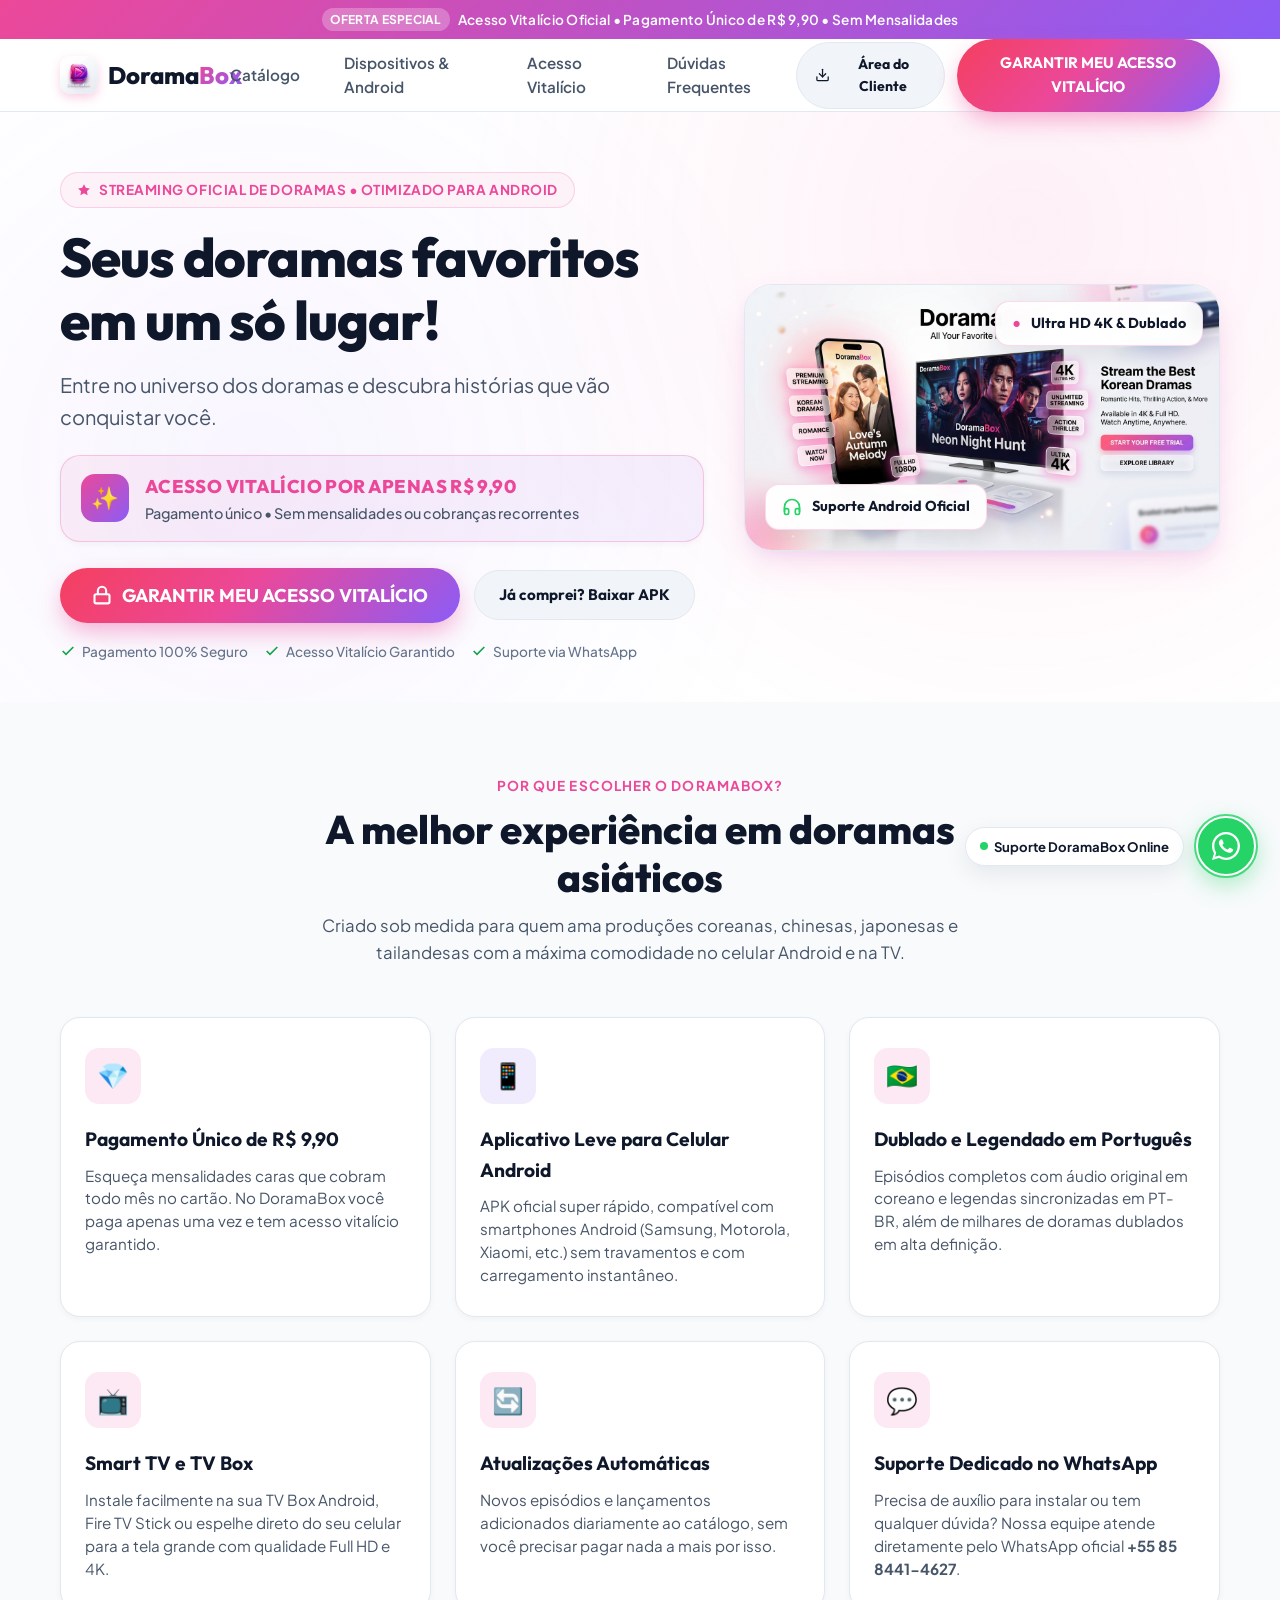
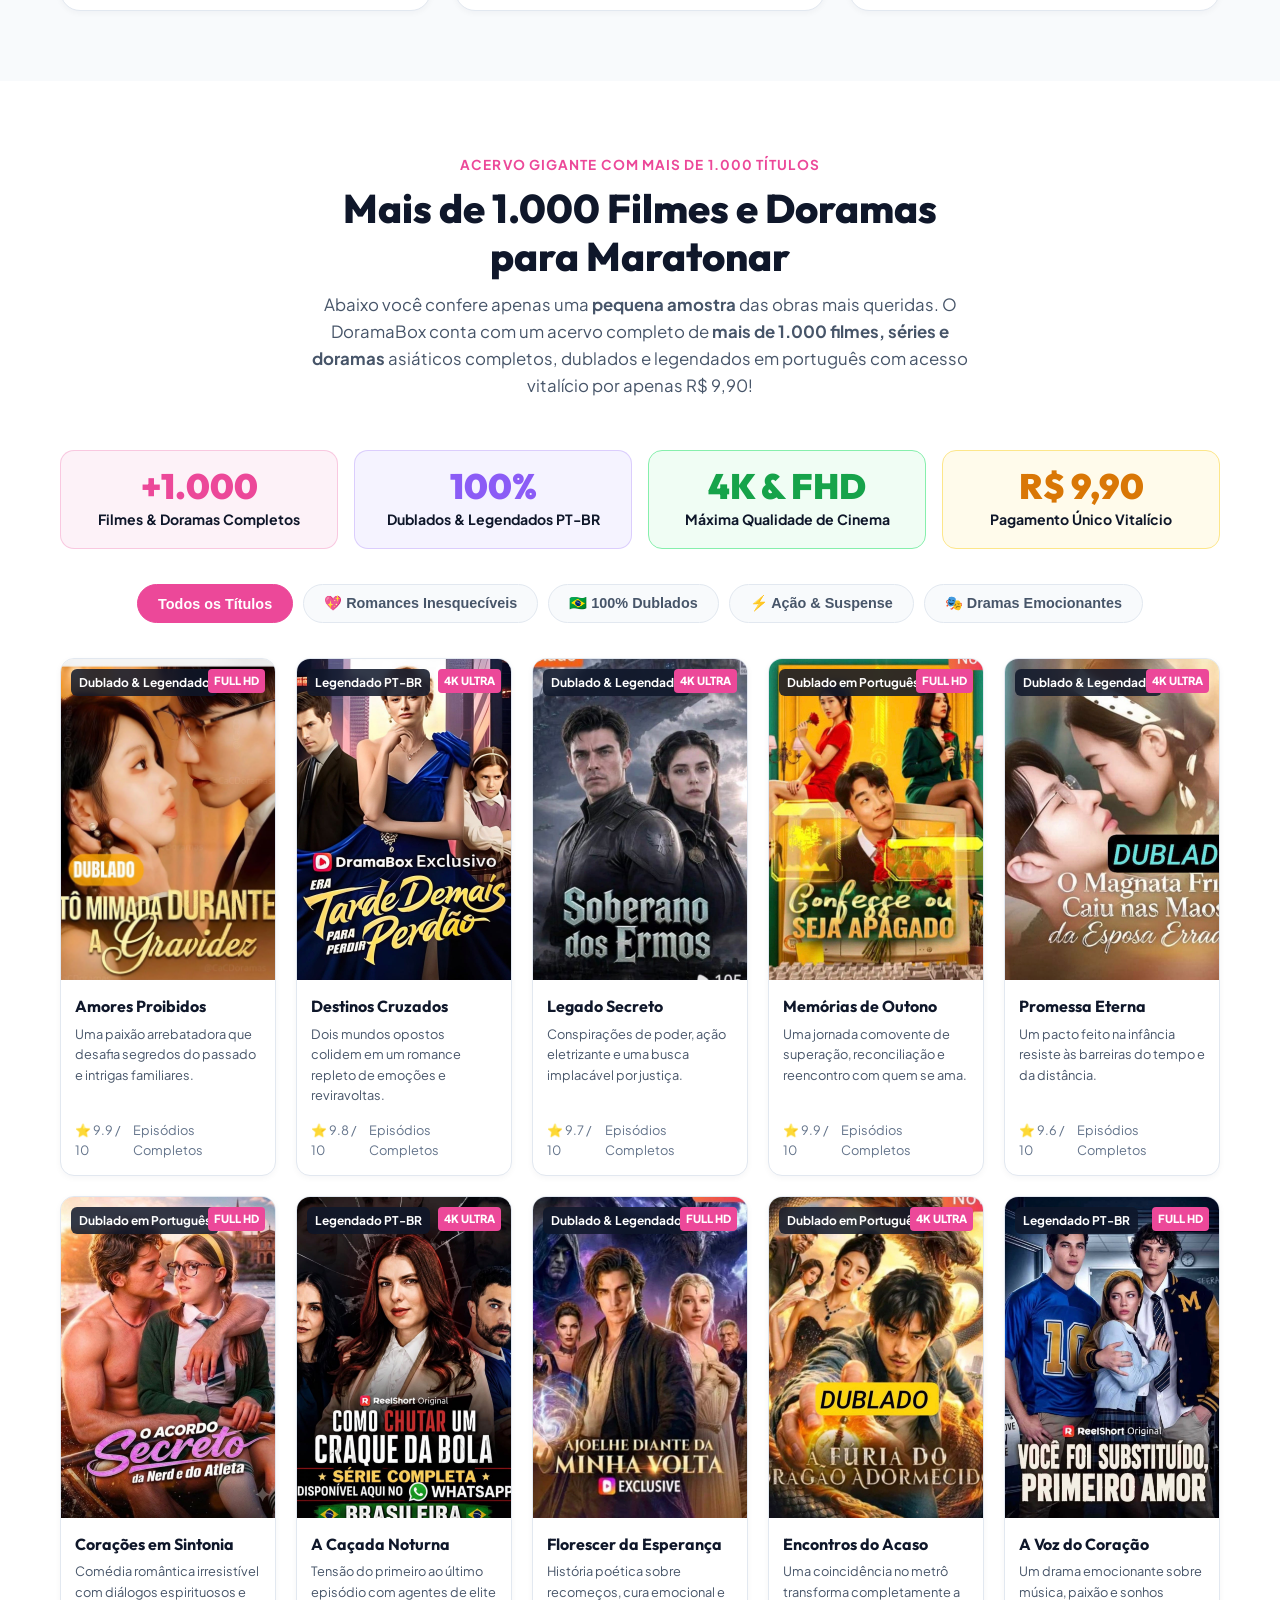
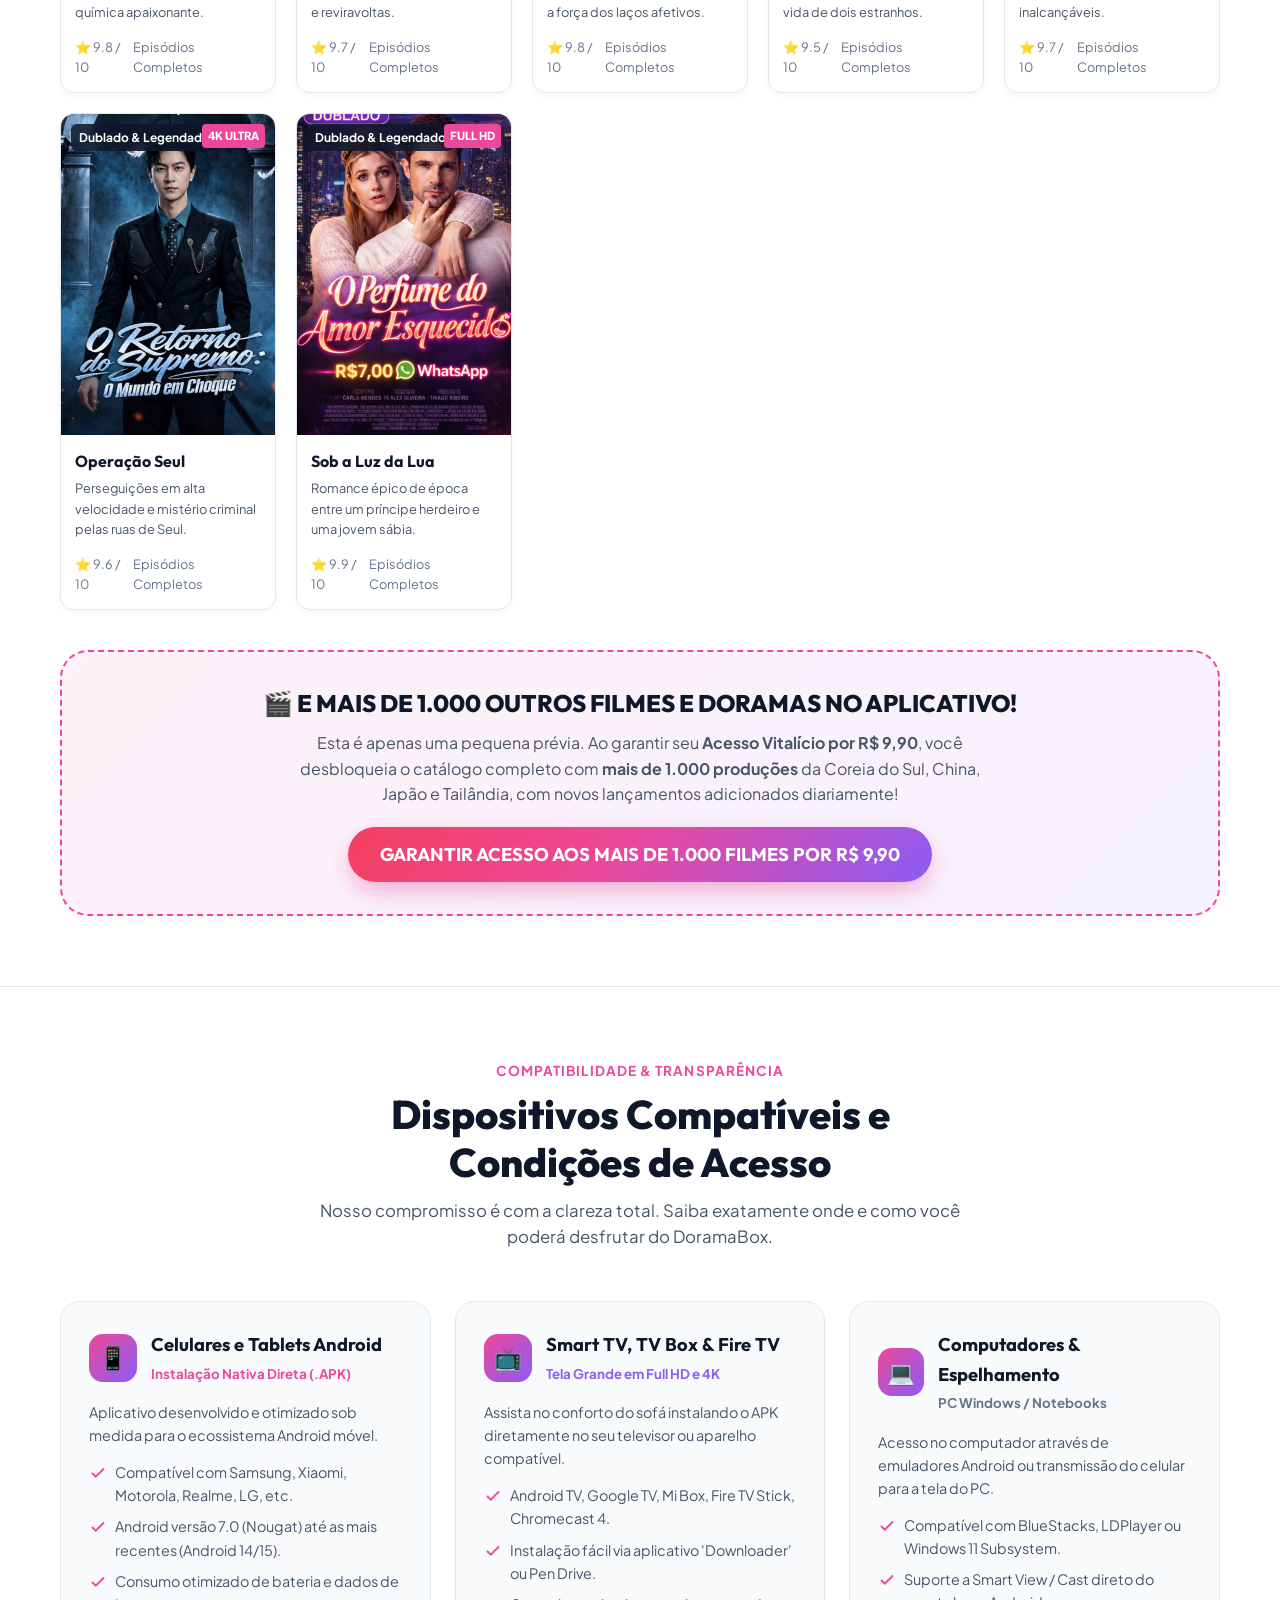
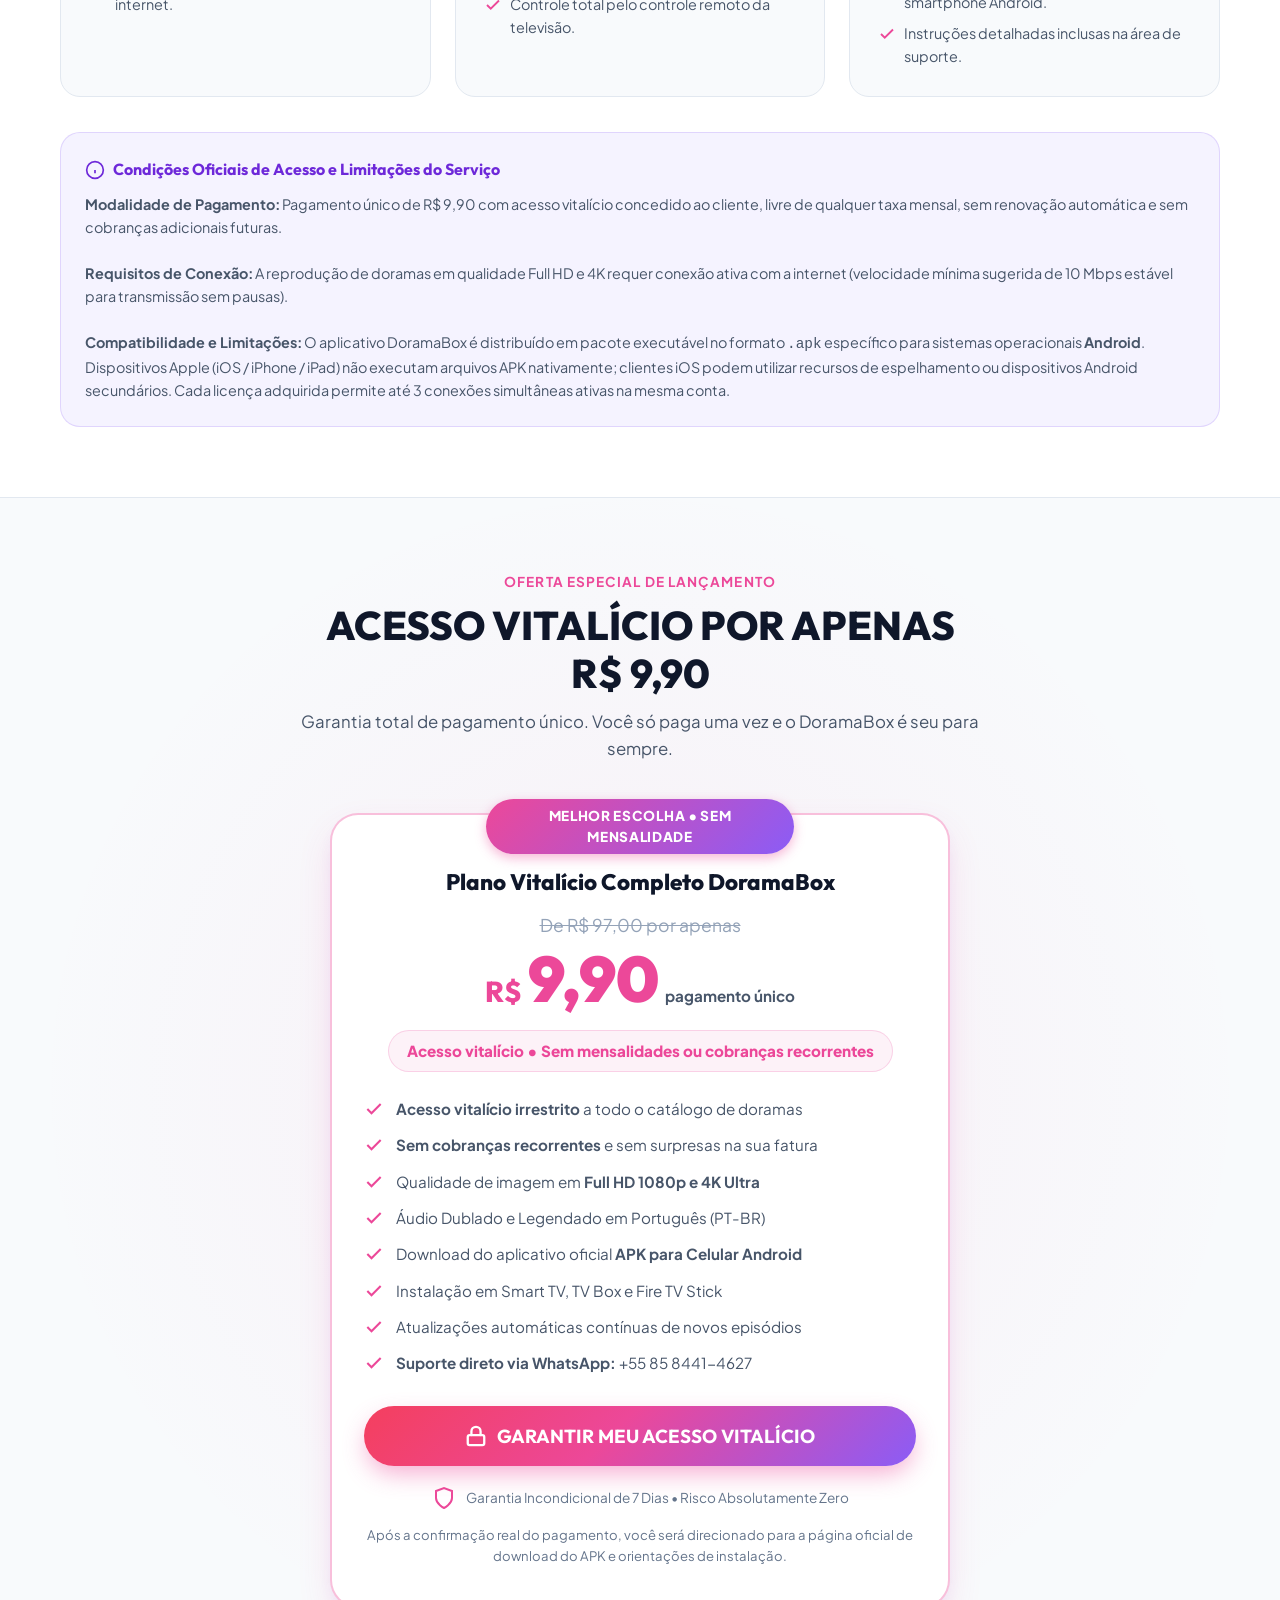
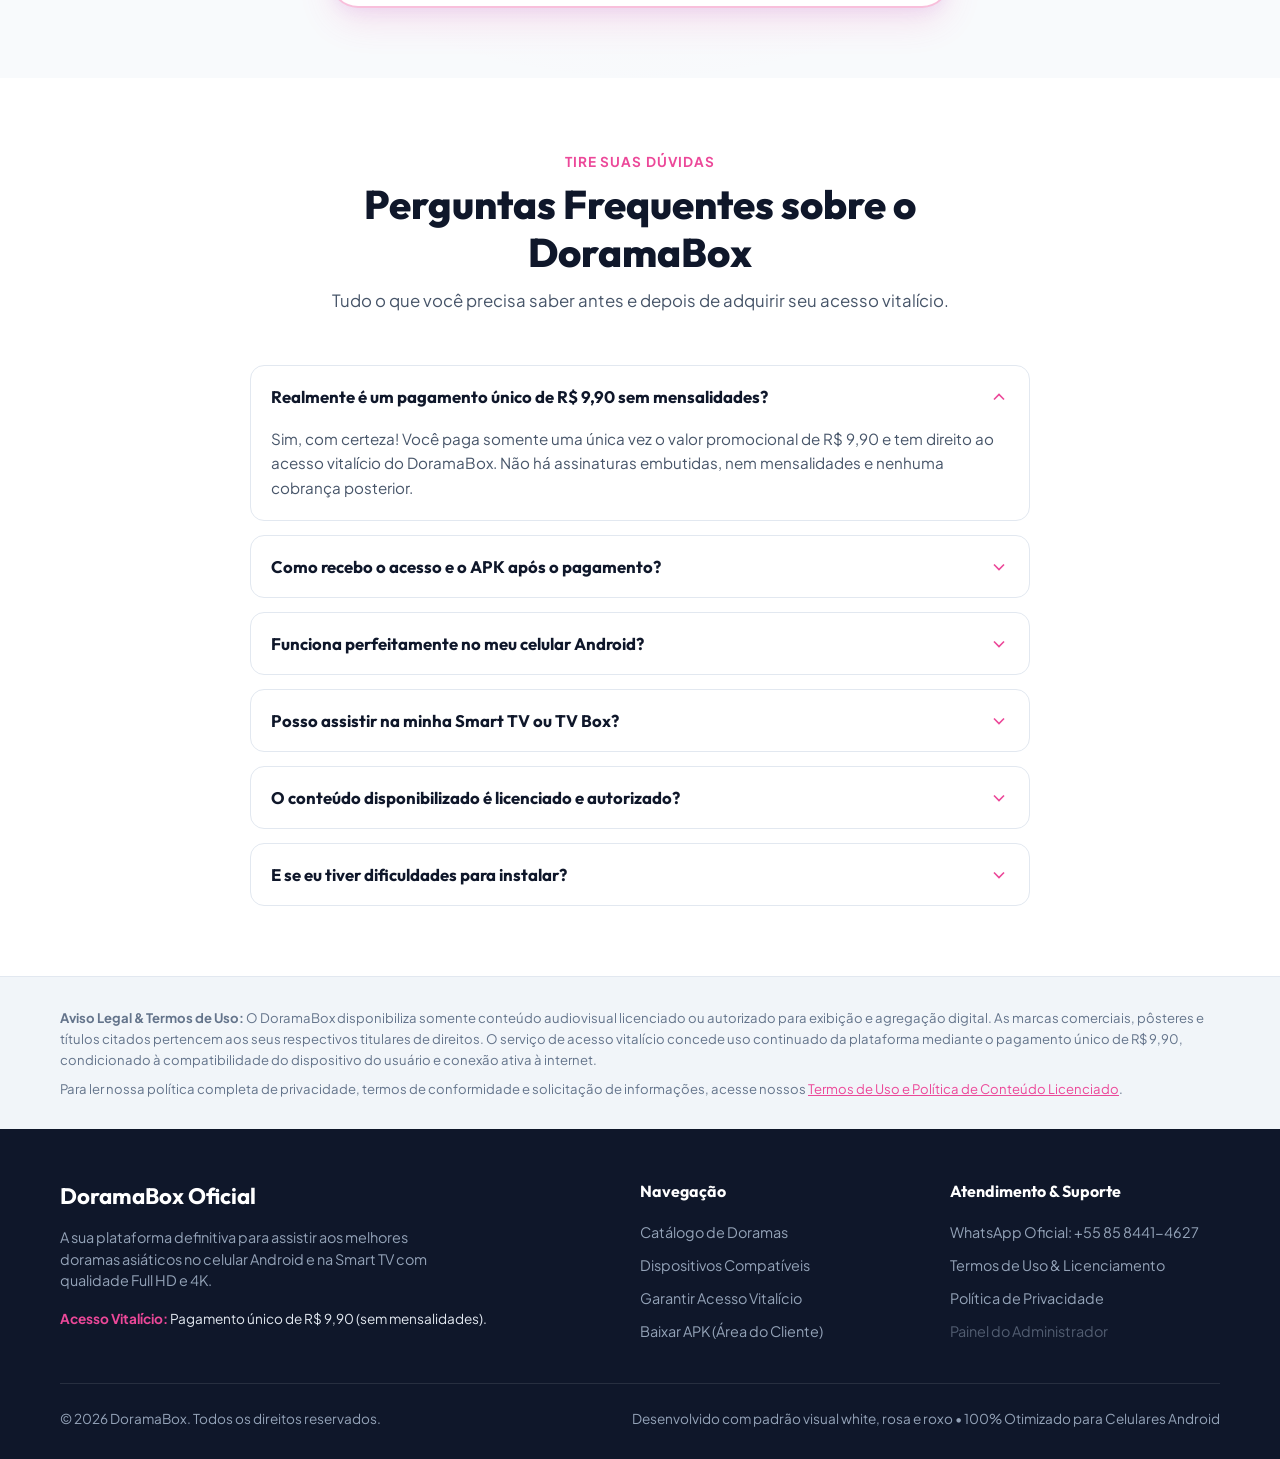
==== index.html @ 2b295851 "feat: add real dorama posters from filmes and highlight 1000+ titles" ====
<!DOCTYPE html>
<html lang="pt-BR">
<head>
  <meta charset="UTF-8">
  <meta name="viewport" content="width=device-width, initial-scale=1.0, maximum-scale=5.0">
  <title>DoramaBox - Seus doramas favoritos em um só lugar! | Acesso Vitalício R$ 9,90</title>
  <meta name="description" content="Entre no universo dos doramas e descubra histórias que vão conquistar você. Acesso vitalício por apenas R$ 9,90 sem mensalidades. Aplicativo oficial para Celular Android, Smart TV e TV Box.">
  <meta name="theme-color" content="#FFFFFF">
  <meta name="mobile-web-app-capable" content="yes">
  <meta name="apple-mobile-web-app-status-bar-style" content="default">
  
  <!-- Fontes Google Premium -->
  <link rel="preconnect" href="https://fonts.googleapis.com">
  <link rel="preconnect" href="https://fonts.gstatic.com" crossorigin>
  <link href="https://fonts.googleapis.com/css2?family=Outfit:wght@400;600;700;800;900&family=Plus+Jakarta+Sans:wght@400;500;600;700;800&display=swap" rel="stylesheet">
  
  <!-- Estilos Principais -->
  <link rel="stylesheet" href="css/style.css">
  
  <!-- Favicon com Ícone Oficial -->
  <link rel="icon" type="image/png" href="assets/img/app-icon.png">
</head>
<body>

  <!-- Top Announcement Bar -->
  <div class="top-banner" id="topAnnouncement">
    <span class="badge-pill">Oferta Especial</span>
    <span>Acesso Vitalício Oficial • Pagamento Único de R$ 9,90 • Sem Mensalidades</span>
  </div>

  <!-- Header & Navegação -->
  <header class="header" id="mainHeader">
    <div class="container header-container">
      <a href="index.html" class="brand-logo" title="DoramaBox Oficial">
        <img src="assets/img/app-icon.png" alt="Logo DoramaBox" width="38" height="38">
        <span>Dorama<span class="brand-highlight">Box</span></span>
      </a>

      <nav class="nav-links">
        <a href="#catalogo" class="nav-link">Catálogo</a>
        <a href="#dispositivos" class="nav-link">Dispositivos & Android</a>
        <a href="#oferta" class="nav-link">Acesso Vitalício</a>
        <a href="#faq" class="nav-link">Dúvidas Frequentes</a>
      </nav>

      <div class="nav-actions">
        <a href="download.html" class="btn btn-secondary" style="padding: 10px 18px; font-size: 0.88rem;">
          <svg width="18" height="18" viewBox="0 0 24 24" fill="none" stroke="currentColor" stroke-width="2" stroke-linecap="round" stroke-linejoin="round"><path d="M21 15v4a2 2 0 0 1-2 2H5a2 2 0 0 1-2-2v-4"></path><polyline points="7 10 12 15 17 10"></polyline><line x1="12" y1="15" x2="12" y2="3"></line></svg>
          Área do Cliente
        </a>
        <a href="javascript:void(0)" onclick="redirectToCheckout()" class="btn btn-primary" id="headerCtaBtn">
          GARANTIR MEU ACESSO VITALÍCIO
        </a>
      </div>
    </div>
  </header>

  <!-- Hero Section -->
  <section class="hero-section">
    <div class="container">
      <div class="hero-grid">
        
        <!-- Conteúdo do Hero -->
        <div class="hero-content">
          <div class="hero-badge-tag">
            <svg width="14" height="14" viewBox="0 0 24 24" fill="currentColor"><polygon points="12 2 15.09 8.26 22 9.27 17 14.14 18.18 21.02 12 17.77 5.82 21.02 7 14.14 2 9.27 8.91 8.26 12 2"></polygon></svg>
            Streaming Oficial de Doramas • Otimizado para Android
          </div>

          <!-- Título Principal Obrigatório -->
          <h1 class="hero-title">
            Seus doramas favoritos em um só lugar!
          </h1>

          <!-- Subtítulo Principal Obrigatório -->
          <p class="hero-subtitle">
            Entre no universo dos doramas e descubra histórias que vão conquistar você.
          </p>

          <!-- Destaque Promocional Obrigatório -->
          <div class="promo-callout-card">
            <div class="promo-callout-icon">
              ✨
            </div>
            <div class="promo-callout-text">
              <h3>ACESSO VITALÍCIO POR APENAS R$ 9,90</h3>
              <p>Pagamento único • Sem mensalidades ou cobranças recorrentes</p>
            </div>
          </div>

          <!-- Botão Principal Obrigatório & Ações -->
          <div class="hero-cta-group">
            <button onclick="redirectToCheckout()" class="btn btn-primary btn-lg" id="heroMainBtn" style="font-size: 1.15rem;">
              <svg width="20" height="20" viewBox="0 0 24 24" fill="none" stroke="currentColor" stroke-width="2.5" stroke-linecap="round" stroke-linejoin="round"><rect x="3" y="11" width="18" height="11" rx="2" ry="2"></rect><path d="M7 11V7a5 5 0 0 1 10 0v4"></path></svg>
              GARANTIR MEU ACESSO VITALÍCIO
            </button>
            
            <a href="download.html" class="btn btn-secondary">
              Já comprei? Baixar APK
            </a>
          </div>

          <!-- Selos de Confiança e Transparência -->
          <div class="hero-guarantee-note">
            <span>
              <svg width="16" height="16" viewBox="0 0 24 24" fill="none" stroke="#16A34A" stroke-width="2.5"><polyline points="20 6 9 17 4 12"></polyline></svg>
              Pagamento 100% Seguro
            </span>
            <span>
              <svg width="16" height="16" viewBox="0 0 24 24" fill="none" stroke="#16A34A" stroke-width="2.5"><polyline points="20 6 9 17 4 12"></polyline></svg>
              Acesso Vitalício Garantido
            </span>
            <span>
              <svg width="16" height="16" viewBox="0 0 24 24" fill="none" stroke="#16A34A" stroke-width="2.5"><polyline points="20 6 9 17 4 12"></polyline></svg>
              Suporte via WhatsApp
            </span>
          </div>

        </div>

        <!-- Visual Hero Showcase -->
        <div class="hero-media-wrapper">
          <div class="hero-image-card">
            <img src="assets/img/hero-showcase.jpg" alt="DoramaBox no Celular Android e Smart TV" width="600" height="400" loading="eager">
            
            <div class="hero-floating-badge badge-top-right">
              <span style="color: #EC4899;">●</span>
              <span>Ultra HD 4K & Dublado</span>
            </div>
            
            <div class="hero-floating-badge badge-bottom-left">
              <svg width="20" height="20" viewBox="0 0 24 24" fill="none" stroke="#25D366" stroke-width="2"><path d="M3 18v-6a9 9 0 0 1 18 0v6"></path><path d="M21 19a2 2 0 0 1-2 2h-1a2 2 0 0 1-2-2v-3a2 2 0 0 1 2-2h3zM3 19a2 2 0 0 0 2 2h1a2 2 0 0 0 2-2v-3a2 2 0 0 0-2-2H3z"></path></svg>
              <span>Suporte Android Oficial</span>
            </div>
          </div>
        </div>

      </div>
    </div>
  </section>

  <!-- Seção de Recursos e Vantagens Exclusivas -->
  <section class="section section-bg-soft" id="vantagens">
    <div class="container">
      <div class="section-header">
        <span class="section-eyebrow">Por que escolher o DoramaBox?</span>
        <h2 class="section-title">A melhor experiência em doramas asiáticos</h2>
        <p class="section-desc">Criado sob medida para quem ama produções coreanas, chinesas, japonesas e tailandesas com a máxima comodidade no celular Android e na TV.</p>
      </div>

      <div class="features-grid">
        <div class="feature-card">
          <div class="feature-icon-box">💎</div>
          <h4>Pagamento Único de R$ 9,90</h4>
          <p>Esqueça mensalidades caras que cobram todo mês no cartão. No DoramaBox você paga apenas uma vez e tem acesso vitalício garantido.</p>
        </div>

        <div class="feature-card">
          <div class="feature-icon-box">📱</div>
          <h4>Aplicativo Leve para Celular Android</h4>
          <p>APK oficial super rápido, compatível com smartphones Android (Samsung, Motorola, Xiaomi, etc.) sem travamentos e com carregamento instantâneo.</p>
        </div>

        <div class="feature-card">
          <div class="feature-icon-box">🇧🇷</div>
          <h4>Dublado e Legendado em Português</h4>
          <p>Episódios completos com áudio original em coreano e legendas sincronizadas em PT-BR, além de milhares de doramas dublados em alta definição.</p>
        </div>

        <div class="feature-card">
          <div class="feature-icon-box">📺</div>
          <h4>Smart TV e TV Box</h4>
          <p>Instale facilmente na sua TV Box Android, Fire TV Stick ou espelhe direto do seu celular para a tela grande com qualidade Full HD e 4K.</p>
        </div>

        <div class="feature-card">
          <div class="feature-icon-box">🔄</div>
          <h4>Atualizações Automáticas</h4>
          <p>Novos episódios e lançamentos adicionados diariamente ao catálogo, sem você precisar pagar nada a mais por isso.</p>
        </div>

        <div class="feature-card">
          <div class="feature-icon-box">💬</div>
          <h4>Suporte Dedicado no WhatsApp</h4>
          <p>Precisa de auxílio para instalar ou tem qualquer dúvida? Nossa equipe atende diretamente pelo WhatsApp oficial <strong>+55 85 8441-4627</strong>.</p>
        </div>
      </div>
    </div>
  </section>

  <!-- Seção de Catálogo de Doramas em Alta -->
  <section class="section" id="catalogo">
    <div class="container">
      <div class="section-header">
        <span class="section-eyebrow">Acervo Gigante com Mais de 1.000 Títulos</span>
        <h2 class="section-title">Mais de 1.000 Filmes e Doramas para Maratonar</h2>
        <p class="section-desc">
          Abaixo você confere apenas uma <strong>pequena amostra</strong> das obras mais queridas. O DoramaBox conta com um acervo completo de <strong>mais de 1.000 filmes, séries e doramas</strong> asiáticos completos, dublados e legendados em português com acesso vitalício por apenas R$ 9,90!
        </p>
      </div>

      <!-- Barra de Estatísticas do Acervo (+1.000 Filmes) -->
      <div style="display: grid; grid-template-columns: repeat(auto-fit, minmax(200px, 1fr)); gap: 16px; margin-bottom: 35px; text-align: center;">
        <div style="background: var(--pink-light); border: 1.5px solid rgba(236,72,153,0.25); border-radius: var(--radius-md); padding: 18px 14px;">
          <div style="font-family: var(--font-heading); font-size: 2.2rem; font-weight: 900; color: var(--pink-primary); line-height: 1;">+1.000</div>
          <div style="font-size: 0.88rem; font-weight: 700; color: var(--text-primary); margin-top: 4px;">Filmes & Doramas Completos</div>
        </div>
        <div style="background: var(--purple-light); border: 1.5px solid rgba(139,92,246,0.25); border-radius: var(--radius-md); padding: 18px 14px;">
          <div style="font-family: var(--font-heading); font-size: 2.2rem; font-weight: 900; color: var(--purple-primary); line-height: 1;">100%</div>
          <div style="font-size: 0.88rem; font-weight: 700; color: var(--text-primary); margin-top: 4px;">Dublados & Legendados PT-BR</div>
        </div>
        <div style="background: #F0FDF4; border: 1.5px solid #86EFAC; border-radius: var(--radius-md); padding: 18px 14px;">
          <div style="font-family: var(--font-heading); font-size: 2.2rem; font-weight: 900; color: #16A34A; line-height: 1;">4K & FHD</div>
          <div style="font-size: 0.88rem; font-weight: 700; color: var(--text-primary); margin-top: 4px;">Máxima Qualidade de Cinema</div>
        </div>
        <div style="background: #FFFBEB; border: 1.5px solid #FDE68A; border-radius: var(--radius-md); padding: 18px 14px;">
          <div style="font-family: var(--font-heading); font-size: 2.2rem; font-weight: 900; color: #D97706; line-height: 1;">R$ 9,90</div>
          <div style="font-size: 0.88rem; font-weight: 700; color: var(--text-primary); margin-top: 4px;">Pagamento Único Vitalício</div>
        </div>
      </div>

      <!-- Filtros de Categorias -->
      <div class="catalog-nav-tabs">
        <button class="catalog-tab active" onclick="filterCatalog('todos')">Todos os Títulos</button>
        <button class="catalog-tab" onclick="filterCatalog('romance')">💖 Romances Inesquecíveis</button>
        <button class="catalog-tab" onclick="filterCatalog('dublados')">🇧🇷 100% Dublados</button>
        <button class="catalog-tab" onclick="filterCatalog('acao')">⚡ Ação & Suspense</button>
        <button class="catalog-tab" onclick="filterCatalog('drama')">🎭 Dramas Emocionantes</button>
      </div>

      <!-- Grid de Posters Reais de Doramas -->
      <div class="dorama-cards-grid" id="doramaCardsGrid">
        
        <!-- Card 1 -->
        <div class="dorama-card" data-category="romance dublados">
          <div class="dorama-thumb-wrapper">
            <img src="assets/img/filmes/dorama-01.jpg" alt="Dorama em Destaque 1" loading="lazy">
            <span class="dorama-audio-badge">Dublado & Legendado</span>
            <span class="dorama-quality-badge">FULL HD</span>
          </div>
          <div class="dorama-card-info">
            <h5 class="dorama-card-title">Amores Proibidos</h5>
            <p style="font-size: 0.8rem; color: var(--text-secondary); margin-bottom: 6px;">Uma paixão arrebatadora que desafia segredos do passado e intrigas familiares.</p>
            <div class="dorama-card-meta">
              <span>⭐ 9.9 / 10</span>
              <span>Episódios Completos</span>
            </div>
          </div>
        </div>

        <!-- Card 2 -->
        <div class="dorama-card" data-category="romance">
          <div class="dorama-thumb-wrapper">
            <img src="assets/img/filmes/dorama-02.jpg" alt="Dorama em Destaque 2" loading="lazy">
            <span class="dorama-audio-badge">Legendado PT-BR</span>
            <span class="dorama-quality-badge">4K ULTRA</span>
          </div>
          <div class="dorama-card-info">
            <h5 class="dorama-card-title">Destinos Cruzados</h5>
            <p style="font-size: 0.8rem; color: var(--text-secondary); margin-bottom: 6px;">Dois mundos opostos colidem em um romance repleto de emoções e reviravoltas.</p>
            <div class="dorama-card-meta">
              <span>⭐ 9.8 / 10</span>
              <span>Episódios Completos</span>
            </div>
          </div>
        </div>

        <!-- Card 3 -->
        <div class="dorama-card" data-category="acao">
          <div class="dorama-thumb-wrapper">
            <img src="assets/img/filmes/dorama-03.jpg" alt="Dorama em Destaque 3" loading="lazy">
            <span class="dorama-audio-badge">Dublado & Legendado</span>
            <span class="dorama-quality-badge">4K ULTRA</span>
          </div>
          <div class="dorama-card-info">
            <h5 class="dorama-card-title">Legado Secreto</h5>
            <p style="font-size: 0.8rem; color: var(--text-secondary); margin-bottom: 6px;">Conspirações de poder, ação eletrizante e uma busca implacável por justiça.</p>
            <div class="dorama-card-meta">
              <span>⭐ 9.7 / 10</span>
              <span>Episódios Completos</span>
            </div>
          </div>
        </div>

        <!-- Card 4 -->
        <div class="dorama-card" data-category="drama dublados">
          <div class="dorama-thumb-wrapper">
            <img src="assets/img/filmes/dorama-04.jpg" alt="Dorama em Destaque 4" loading="lazy">
            <span class="dorama-audio-badge">Dublado em Português</span>
            <span class="dorama-quality-badge">FULL HD</span>
          </div>
          <div class="dorama-card-info">
            <h5 class="dorama-card-title">Memórias de Outono</h5>
            <p style="font-size: 0.8rem; color: var(--text-secondary); margin-bottom: 6px;">Uma jornada comovente de superação, reconciliação e reencontro com quem se ama.</p>
            <div class="dorama-card-meta">
              <span>⭐ 9.9 / 10</span>
              <span>Episódios Completos</span>
            </div>
          </div>
        </div>

        <!-- Card 5 -->
        <div class="dorama-card" data-category="romance drama">
          <div class="dorama-thumb-wrapper">
            <img src="assets/img/filmes/dorama-05.jpg" alt="Dorama em Destaque 5" loading="lazy">
            <span class="dorama-audio-badge">Dublado & Legendado</span>
            <span class="dorama-quality-badge">4K ULTRA</span>
          </div>
          <div class="dorama-card-info">
            <h5 class="dorama-card-title">Promessa Eterna</h5>
            <p style="font-size: 0.8rem; color: var(--text-secondary); margin-bottom: 6px;">Um pacto feito na infância resiste às barreiras do tempo e da distância.</p>
            <div class="dorama-card-meta">
              <span>⭐ 9.6 / 10</span>
              <span>Episódios Completos</span>
            </div>
          </div>
        </div>

        <!-- Card 6 -->
        <div class="dorama-card" data-category="romance dublados">
          <div class="dorama-thumb-wrapper">
            <img src="assets/img/filmes/dorama-06.jpg" alt="Dorama em Destaque 6" loading="lazy">
            <span class="dorama-audio-badge">Dublado em Português</span>
            <span class="dorama-quality-badge">FULL HD</span>
          </div>
          <div class="dorama-card-info">
            <h5 class="dorama-card-title">Corações em Sintonia</h5>
            <p style="font-size: 0.8rem; color: var(--text-secondary); margin-bottom: 6px;">Comédia romântica irresistível com diálogos espirituosos e química apaixonante.</p>
            <div class="dorama-card-meta">
              <span>⭐ 9.8 / 10</span>
              <span>Episódios Completos</span>
            </div>
          </div>
        </div>

        <!-- Card 7 -->
        <div class="dorama-card" data-category="acao">
          <div class="dorama-thumb-wrapper">
            <img src="assets/img/filmes/dorama-07.jpg" alt="Dorama em Destaque 7" loading="lazy">
            <span class="dorama-audio-badge">Legendado PT-BR</span>
            <span class="dorama-quality-badge">4K ULTRA</span>
          </div>
          <div class="dorama-card-info">
            <h5 class="dorama-card-title">A Caçada Noturna</h5>
            <p style="font-size: 0.8rem; color: var(--text-secondary); margin-bottom: 6px;">Tensão do primeiro ao último episódio com agentes de elite e reviravoltas.</p>
            <div class="dorama-card-meta">
              <span>⭐ 9.7 / 10</span>
              <span>Episódios Completos</span>
            </div>
          </div>
        </div>

        <!-- Card 8 -->
        <div class="dorama-card" data-category="drama romance">
          <div class="dorama-thumb-wrapper">
            <img src="assets/img/filmes/dorama-08.jpg" alt="Dorama em Destaque 8" loading="lazy">
            <span class="dorama-audio-badge">Dublado & Legendado</span>
            <span class="dorama-quality-badge">FULL HD</span>
          </div>
          <div class="dorama-card-info">
            <h5 class="dorama-card-title">Florescer da Esperança</h5>
            <p style="font-size: 0.8rem; color: var(--text-secondary); margin-bottom: 6px;">História poética sobre recomeços, cura emocional e a força dos laços afetivos.</p>
            <div class="dorama-card-meta">
              <span>⭐ 9.8 / 10</span>
              <span>Episódios Completos</span>
            </div>
          </div>
        </div>

        <!-- Card 9 -->
        <div class="dorama-card" data-category="romance dublados">
          <div class="dorama-thumb-wrapper">
            <img src="assets/img/filmes/dorama-09.jpg" alt="Dorama em Destaque 9" loading="lazy">
            <span class="dorama-audio-badge">Dublado em Português</span>
            <span class="dorama-quality-badge">4K ULTRA</span>
          </div>
          <div class="dorama-card-info">
            <h5 class="dorama-card-title">Encontros do Acaso</h5>
            <p style="font-size: 0.8rem; color: var(--text-secondary); margin-bottom: 6px;">Uma coincidência no metrô transforma completamente a vida de dois estranhos.</p>
            <div class="dorama-card-meta">
              <span>⭐ 9.5 / 10</span>
              <span>Episódios Completos</span>
            </div>
          </div>
        </div>

        <!-- Card 10 -->
        <div class="dorama-card" data-category="drama">
          <div class="dorama-thumb-wrapper">
            <img src="assets/img/filmes/dorama-10.jpg" alt="Dorama em Destaque 10" loading="lazy">
            <span class="dorama-audio-badge">Legendado PT-BR</span>
            <span class="dorama-quality-badge">FULL HD</span>
          </div>
          <div class="dorama-card-info">
            <h5 class="dorama-card-title">A Voz do Coração</h5>
            <p style="font-size: 0.8rem; color: var(--text-secondary); margin-bottom: 6px;">Um drama emocionante sobre música, paixão e sonhos inalcançáveis.</p>
            <div class="dorama-card-meta">
              <span>⭐ 9.7 / 10</span>
              <span>Episódios Completos</span>
            </div>
          </div>
        </div>

        <!-- Card 11 -->
        <div class="dorama-card" data-category="acao dublados">
          <div class="dorama-thumb-wrapper">
            <img src="assets/img/filmes/dorama-11.jpg" alt="Dorama em Destaque 11" loading="lazy">
            <span class="dorama-audio-badge">Dublado & Legendado</span>
            <span class="dorama-quality-badge">4K ULTRA</span>
          </div>
          <div class="dorama-card-info">
            <h5 class="dorama-card-title">Operação Seul</h5>
            <p style="font-size: 0.8rem; color: var(--text-secondary); margin-bottom: 6px;">Perseguições em alta velocidade e mistério criminal pelas ruas de Seul.</p>
            <div class="dorama-card-meta">
              <span>⭐ 9.6 / 10</span>
              <span>Episódios Completos</span>
            </div>
          </div>
        </div>

        <!-- Card 12 -->
        <div class="dorama-card" data-category="romance">
          <div class="dorama-thumb-wrapper">
            <img src="assets/img/filmes/dorama-12.jpg" alt="Dorama em Destaque 12" loading="lazy">
            <span class="dorama-audio-badge">Dublado & Legendado</span>
            <span class="dorama-quality-badge">FULL HD</span>
          </div>
          <div class="dorama-card-info">
            <h5 class="dorama-card-title">Sob a Luz da Lua</h5>
            <p style="font-size: 0.8rem; color: var(--text-secondary); margin-bottom: 6px;">Romance épico de época entre um príncipe herdeiro e uma jovem sábia.</p>
            <div class="dorama-card-meta">
              <span>⭐ 9.9 / 10</span>
              <span>Episódios Completos</span>
            </div>
          </div>
        </div>

      </div>

      <!-- Banner de Destaque: Mais de 1.000 Filmes Disponíveis -->
      <div style="background: var(--gradient-brand-subtle); border: 2px dashed var(--pink-primary); border-radius: var(--radius-xl); padding: 32px 24px; text-align: center; margin-top: 40px; box-shadow: var(--shadow-sm);">
        <h3 style="font-family: var(--font-heading); font-size: 1.5rem; font-weight: 800; color: var(--text-primary); margin-bottom: 8px;">
          🎬 E MAIS DE 1.000 OUTROS FILMES E DORAMAS NO APLICATIVO!
        </h3>
        <p style="font-size: 1rem; color: var(--text-secondary); max-width: 680px; margin: 0 auto 20px;">
          Esta é apenas uma pequena prévia. Ao garantir seu <strong>Acesso Vitalício por R$ 9,90</strong>, você desbloqueia o catálogo completo com <strong>mais de 1.000 produções</strong> da Coreia do Sul, China, Japão e Tailândia, com novos lançamentos adicionados diariamente!
        </p>
        <button onclick="redirectToCheckout()" class="btn btn-primary btn-lg" style="font-size: 1.15rem;">
          GARANTIR ACESSO AOS MAIS DE 1.000 FILMES POR R$ 9,90
        </button>
      </div>

    </div>
  </section>

  <!-- Seção Obrigatória: Dispositivos Compatíveis & Condições de Acesso -->
  <section class="section devices-section" id="dispositivos">
    <div class="container">
      <div class="section-header">
        <span class="section-eyebrow">Compatibilidade & Transparência</span>
        <h2 class="section-title">Dispositivos Compatíveis e Condições de Acesso</h2>
        <p class="section-desc">Nosso compromisso é com a clareza total. Saiba exatamente onde e como você poderá desfrutar do DoramaBox.</p>
      </div>

      <div class="devices-grid">
        
        <!-- Celular e Tablet Android -->
        <div class="device-card">
          <div class="device-card-header">
            <div class="device-card-icon">📱</div>
            <div>
              <h4>Celulares e Tablets Android</h4>
              <small style="color: var(--pink-primary); font-weight: 700;">Instalação Nativa Direta (.APK)</small>
            </div>
          </div>
          <p style="font-size: 0.9rem; color: var(--text-secondary);">
            Aplicativo desenvolvido e otimizado sob medida para o ecossistema Android móvel.
          </p>
          <div class="device-card-specs">
            <div class="spec-item">
              <svg width="18" height="18" viewBox="0 0 24 24" fill="none" stroke="currentColor" stroke-width="2.5"><polyline points="20 6 9 17 4 12"></polyline></svg>
              <span>Compatível com Samsung, Xiaomi, Motorola, Realme, LG, etc.</span>
            </div>
            <div class="spec-item">
              <svg width="18" height="18" viewBox="0 0 24 24" fill="none" stroke="currentColor" stroke-width="2.5"><polyline points="20 6 9 17 4 12"></polyline></svg>
              <span>Android versão 7.0 (Nougat) até as mais recentes (Android 14/15).</span>
            </div>
            <div class="spec-item">
              <svg width="18" height="18" viewBox="0 0 24 24" fill="none" stroke="currentColor" stroke-width="2.5"><polyline points="20 6 9 17 4 12"></polyline></svg>
              <span>Consumo otimizado de bateria e dados de internet.</span>
            </div>
          </div>
        </div>

        <!-- Smart TV & TV Box -->
        <div class="device-card">
          <div class="device-card-header">
            <div class="device-card-icon">📺</div>
            <div>
              <h4>Smart TV, TV Box & Fire TV</h4>
              <small style="color: var(--purple-primary); font-weight: 700;">Tela Grande em Full HD e 4K</small>
            </div>
          </div>
          <p style="font-size: 0.9rem; color: var(--text-secondary);">
            Assista no conforto do sofá instalando o APK diretamente no seu televisor ou aparelho compatível.
          </p>
          <div class="device-card-specs">
            <div class="spec-item">
              <svg width="18" height="18" viewBox="0 0 24 24" fill="none" stroke="currentColor" stroke-width="2.5"><polyline points="20 6 9 17 4 12"></polyline></svg>
              <span>Android TV, Google TV, Mi Box, Fire TV Stick, Chromecast 4.</span>
            </div>
            <div class="spec-item">
              <svg width="18" height="18" viewBox="0 0 24 24" fill="none" stroke="currentColor" stroke-width="2.5"><polyline points="20 6 9 17 4 12"></polyline></svg>
              <span>Instalação fácil via aplicativo 'Downloader' ou Pen Drive.</span>
            </div>
            <div class="spec-item">
              <svg width="18" height="18" viewBox="0 0 24 24" fill="none" stroke="currentColor" stroke-width="2.5"><polyline points="20 6 9 17 4 12"></polyline></svg>
              <span>Controle total pelo controle remoto da televisão.</span>
            </div>
          </div>
        </div>

        <!-- Computador & Navegador -->
        <div class="device-card">
          <div class="device-card-header">
            <div class="device-card-icon">💻</div>
            <div>
              <h4>Computadores & Espelhamento</h4>
              <small style="color: var(--text-muted); font-weight: 700;">PC Windows / Notebooks</small>
            </div>
          </div>
          <p style="font-size: 0.9rem; color: var(--text-secondary);">
            Acesso no computador através de emuladores Android ou transmissão do celular para a tela do PC.
          </p>
          <div class="device-card-specs">
            <div class="spec-item">
              <svg width="18" height="18" viewBox="0 0 24 24" fill="none" stroke="currentColor" stroke-width="2.5"><polyline points="20 6 9 17 4 12"></polyline></svg>
              <span>Compatível com BlueStacks, LDPlayer ou Windows 11 Subsystem.</span>
            </div>
            <div class="spec-item">
              <svg width="18" height="18" viewBox="0 0 24 24" fill="none" stroke="currentColor" stroke-width="2.5"><polyline points="20 6 9 17 4 12"></polyline></svg>
              <span>Suporte a Smart View / Cast direto do smartphone Android.</span>
            </div>
            <div class="spec-item">
              <svg width="18" height="18" viewBox="0 0 24 24" fill="none" stroke="currentColor" stroke-width="2.5"><polyline points="20 6 9 17 4 12"></polyline></svg>
              <span>Instruções detalhadas inclusas na área de suporte.</span>
            </div>
          </div>
        </div>

      </div>

      <!-- Caixa de Condições de Acesso e Eventuais Limitações (Mandatório) -->
      <div class="limitations-box">
        <h5>
          <svg width="20" height="20" viewBox="0 0 24 24" fill="none" stroke="currentColor" stroke-width="2"><circle cx="12" cy="12" r="10"></circle><line x1="12" y1="16" x2="12" y2="12"></line><line x1="12" y1="8" x2="12.01" y2="8"></line></svg>
          Condições Oficiais de Acesso e Limitações do Serviço
        </h5>
        <p>
          <strong>Modalidade de Pagamento:</strong> Pagamento único de R$ 9,90 com acesso vitalício concedido ao cliente, livre de qualquer taxa mensal, sem renovação automática e sem cobranças adicionais futuras. <br><br>
          <strong>Requisitos de Conexão:</strong> A reprodução de doramas em qualidade Full HD e 4K requer conexão ativa com a internet (velocidade mínima sugerida de 10 Mbps estável para transmissão sem pausas). <br><br>
          <strong>Compatibilidade e Limitações:</strong> O aplicativo DoramaBox é distribuído em pacote executável no formato <code>.apk</code> específico para sistemas operacionais <strong>Android</strong>. Dispositivos Apple (iOS / iPhone / iPad) não executam arquivos APK nativamente; clientes iOS podem utilizar recursos de espelhamento ou dispositivos Android secundários. Cada licença adquirida permite até 3 conexões simultâneas ativas na mesma conta.
        </p>
      </div>

    </div>
  </section>

  <!-- Seção da Oferta Oficial: Pagamento Único de R$ 9,90 -->
  <section class="section pricing-section" id="oferta">
    <div class="container">
      <div class="section-header">
        <span class="section-eyebrow">Oferta Especial de Lançamento</span>
        <h2 class="section-title">ACESSO VITALÍCIO POR APENAS R$ 9,90</h2>
        <p class="section-desc">Garantia total de pagamento único. Você só paga uma vez e o DoramaBox é seu para sempre.</p>
      </div>

      <div class="pricing-card-wrapper">
        <div class="pricing-card-main">
          
          <div class="pricing-badge-popular">
            Melhor Escolha • Sem Mensalidade
          </div>

          <h3 class="pricing-plan-title">Plano Vitalício Completo DoramaBox</h3>
          
          <div class="pricing-old-price">
            De R$ 97,00 por apenas
          </div>

          <div class="pricing-amount-block">
            <span class="pricing-currency">R$</span>
            <span class="pricing-number">9,90</span>
            <span class="pricing-period">pagamento único</span>
          </div>

          <div class="pricing-single-payment-pill">
            Acesso vitalício • Sem mensalidades ou cobranças recorrentes
          </div>

          <!-- Lista de Benefícios Inclusos -->
          <div class="pricing-benefits-list">
            <div class="pricing-benefit-item">
              <svg width="20" height="20" viewBox="0 0 24 24" fill="none" stroke="currentColor" stroke-width="2.5"><polyline points="20 6 9 17 4 12"></polyline></svg>
              <span><strong>Acesso vitalício irrestrito</strong> a todo o catálogo de doramas</span>
            </div>
            <div class="pricing-benefit-item">
              <svg width="20" height="20" viewBox="0 0 24 24" fill="none" stroke="currentColor" stroke-width="2.5"><polyline points="20 6 9 17 4 12"></polyline></svg>
              <span><strong>Sem cobranças recorrentes</strong> e sem surpresas na sua fatura</span>
            </div>
            <div class="pricing-benefit-item">
              <svg width="20" height="20" viewBox="0 0 24 24" fill="none" stroke="currentColor" stroke-width="2.5"><polyline points="20 6 9 17 4 12"></polyline></svg>
              <span>Qualidade de imagem em <strong>Full HD 1080p e 4K Ultra</strong></span>
            </div>
            <div class="pricing-benefit-item">
              <svg width="20" height="20" viewBox="0 0 24 24" fill="none" stroke="currentColor" stroke-width="2.5"><polyline points="20 6 9 17 4 12"></polyline></svg>
              <span>Áudio Dublado e Legendado em Português (PT-BR)</span>
            </div>
            <div class="pricing-benefit-item">
              <svg width="20" height="20" viewBox="0 0 24 24" fill="none" stroke="currentColor" stroke-width="2.5"><polyline points="20 6 9 17 4 12"></polyline></svg>
              <span>Download do aplicativo oficial <strong>APK para Celular Android</strong></span>
            </div>
            <div class="pricing-benefit-item">
              <svg width="20" height="20" viewBox="0 0 24 24" fill="none" stroke="currentColor" stroke-width="2.5"><polyline points="20 6 9 17 4 12"></polyline></svg>
              <span>Instalação em Smart TV, TV Box e Fire TV Stick</span>
            </div>
            <div class="pricing-benefit-item">
              <svg width="20" height="20" viewBox="0 0 24 24" fill="none" stroke="currentColor" stroke-width="2.5"><polyline points="20 6 9 17 4 12"></polyline></svg>
              <span>Atualizações automáticas contínuas de novos episódios</span>
            </div>
            <div class="pricing-benefit-item">
              <svg width="20" height="20" viewBox="0 0 24 24" fill="none" stroke="currentColor" stroke-width="2.5"><polyline points="20 6 9 17 4 12"></polyline></svg>
              <span><strong>Suporte direto via WhatsApp:</strong> +55 85 8441-4627</span>
            </div>
          </div>

          <!-- Botão Principal Obrigatório -->
          <button onclick="redirectToCheckout()" class="btn btn-primary btn-lg" style="width: 100%; font-size: 1.18rem; padding: 18px 24px;" id="pricingCtaBtn">
            <svg width="22" height="22" viewBox="0 0 24 24" fill="none" stroke="currentColor" stroke-width="2.5" stroke-linecap="round" stroke-linejoin="round"><rect x="3" y="11" width="18" height="11" rx="2" ry="2"></rect><path d="M7 11V7a5 5 0 0 1 10 0v4"></path></svg>
            GARANTIR MEU ACESSO VITALÍCIO
          </button>

          <!-- Selo de Garantia 7 Dias -->
          <div class="pricing-guarantee-seal">
            <svg width="24" height="24" viewBox="0 0 24 24" fill="none" stroke="#EC4899" stroke-width="2"><path d="M12 22s8-4 8-10V5l-8-3-8 3v7c0 6 8 10 8 10z"></path></svg>
            <span>Garantia Incondicional de 7 Dias • Risco Absolutamente Zero</span>
          </div>

          <p style="font-size: 0.82rem; color: var(--text-muted); margin-top: 14px;">
            Após a confirmação real do pagamento, você será direcionado para a página oficial de download do APK e orientações de instalação.
          </p>

        </div>
      </div>
    </div>
  </section>

  <!-- Perguntas Frequentes (FAQ) -->
  <section class="section" id="faq">
    <div class="container">
      <div class="section-header">
        <span class="section-eyebrow">Tire suas Dúvidas</span>
        <h2 class="section-title">Perguntas Frequentes sobre o DoramaBox</h2>
        <p class="section-desc">Tudo o que você precisa saber antes e depois de adquirir seu acesso vitalício.</p>
      </div>

      <div class="faq-list">
        
        <div class="faq-item active">
          <button class="faq-question">
            <span>Realmente é um pagamento único de R$ 9,90 sem mensalidades?</span>
            <svg width="20" height="20" viewBox="0 0 24 24" fill="none" stroke="currentColor" stroke-width="2"><polyline points="6 9 12 15 18 9"></polyline></svg>
          </button>
          <div class="faq-answer">
            Sim, com certeza! Você paga somente uma única vez o valor promocional de R$ 9,90 e tem direito ao acesso vitalício do DoramaBox. Não há assinaturas embutidas, nem mensalidades e nenhuma cobrança posterior.
          </div>
        </div>

        <div class="faq-item">
          <button class="faq-question">
            <span>Como recebo o acesso e o APK após o pagamento?</span>
            <svg width="20" height="20" viewBox="0 0 24 24" fill="none" stroke="currentColor" stroke-width="2"><polyline points="6 9 12 15 18 9"></polyline></svg>
          </button>
          <div class="faq-answer">
            Assim que seu pagamento de R$ 9,90 for confirmado pelo sistema do checkout, você é direcionado automaticamente para a nossa página de download e instruções, onde receberá o arquivo APK oficial e o guia passo a passo para instalar no seu celular Android ou Smart TV. Por segurança, o sistema valida a confirmação real do pagamento antes de liberar o arquivo.
          </div>
        </div>

        <div class="faq-item">
          <button class="faq-question">
            <span>Funciona perfeitamente no meu celular Android?</span>
            <svg width="20" height="20" viewBox="0 0 24 24" fill="none" stroke="currentColor" stroke-width="2"><polyline points="6 9 12 15 18 9"></polyline></svg>
          </button>
          <div class="faq-answer">
            Sim! O aplicativo foi desenvolvido nativamente para celulares Android (Samsung, Motorola, Xiaomi, Realme, LG, etc.) com sistema Android versão 7.0 ou superior. É leve, rápido e não sobrecarrega a memória do aparelho.
          </div>
        </div>

        <div class="faq-item">
          <button class="faq-question">
            <span>Posso assistir na minha Smart TV ou TV Box?</span>
            <svg width="20" height="20" viewBox="0 0 24 24" fill="none" stroke="currentColor" stroke-width="2"><polyline points="6 9 12 15 18 9"></polyline></svg>
          </button>
          <div class="faq-answer">
            Sim! O APK pode ser instalado em televisores e aparelhos que contam com o sistema Android TV, Google TV, TV Box Android (Mi Box, MXQ, etc.) e Amazon Fire TV Stick. O passo a passo completo é disponibilizado após a compra.
          </div>
        </div>

        <div class="faq-item">
          <button class="faq-question">
            <span>O conteúdo disponibilizado é licenciado e autorizado?</span>
            <svg width="20" height="20" viewBox="0 0 24 24" fill="none" stroke="currentColor" stroke-width="2"><polyline points="6 9 12 15 18 9"></polyline></svg>
          </button>
          <div class="faq-answer">
            Sim. O DoramaBox atua de forma transparente disponibilizando conteúdos audiovisuais licenciados e autorizados por meio de parcerias de distribuição e agregação digital, respeitando a legislação de direitos autorais e propriedade intelectual vigente.
          </div>
        </div>

        <div class="faq-item">
          <button class="faq-question">
            <span>E se eu tiver dificuldades para instalar?</span>
            <svg width="20" height="20" viewBox="0 0 24 24" fill="none" stroke="currentColor" stroke-width="2"><polyline points="6 9 12 15 18 9"></polyline></svg>
          </button>
          <div class="faq-answer">
            Não se preocupe! Contamos com equipe de suporte exclusiva pelo WhatsApp oficial <strong>+55 85 8441-4627</strong> pronta para orientar você em cada etapa da instalação até que tudo esteja funcionando perfeitamente.
          </div>
        </div>

      </div>
    </div>
  </section>

  <!-- Aviso Legal & Licenciamento de Conteúdo -->
  <section class="legal-disclaimer-section">
    <div class="container">
      <p style="margin-bottom: 8px;">
        <strong>Aviso Legal & Termos de Uso:</strong> O DoramaBox disponibiliza somente conteúdo audiovisual licenciado ou autorizado para exibição e agregação digital. As marcas comerciais, pôsteres e títulos citados pertencem aos seus respectivos titulares de direitos. O serviço de acesso vitalício concede uso continuado da plataforma mediante o pagamento único de R$ 9,90, condicionado à compatibilidade do dispositivo do usuário e conexão ativa à internet.
      </p>
      <p>
        Para ler nossa política completa de privacidade, termos de conformidade e solicitação de informações, acesse nossos <a href="termos.html">Termos de Uso e Política de Conteúdo Licenciado</a>.
      </p>
    </div>
  </section>

  <!-- Footer -->
  <footer class="footer">
    <div class="container">
      <div class="footer-grid">
        
        <div class="footer-brand">
          <h4>DoramaBox Oficial</h4>
          <p>A sua plataforma definitiva para assistir aos melhores doramas asiáticos no celular Android e na Smart TV com qualidade Full HD e 4K.</p>
          <div style="margin-top: 16px; font-size: 0.85rem; color: #E2E8F0;">
            <strong style="color: #EC4899;">Acesso Vitalício:</strong> Pagamento único de R$ 9,90 (sem mensalidades).
          </div>
        </div>

        <div class="footer-col">
          <h5>Navegação</h5>
          <ul>
            <li><a href="#catalogo">Catálogo de Doramas</a></li>
            <li><a href="#dispositivos">Dispositivos Compatíveis</a></li>
            <li><a href="#oferta">Garantir Acesso Vitalício</a></li>
            <li><a href="download.html">Baixar APK (Área do Cliente)</a></li>
          </ul>
        </div>

        <div class="footer-col">
          <h5>Atendimento & Suporte</h5>
          <ul>
            <li>
              <a id="footerWhatsappLink" href="https://wa.me/558584414627" target="_blank" rel="noopener">
                WhatsApp Oficial: +55 85 8441-4627
              </a>
            </li>
            <li><a href="termos.html">Termos de Uso & Licenciamento</a></li>
            <li><a href="termos.html#privacidade">Política de Privacidade</a></li>
            <li><a href="admin.html" style="opacity: 0.5;">Painel do Administrador</a></li>
          </ul>
        </div>

      </div>

      <div class="footer-bottom">
        <div>
          &copy; 2026 DoramaBox. Todos os direitos reservados.
        </div>
        <div>
          Desenvolvido com padrão visual white, rosa e roxo • 100% Otimizado para Celulares Android
        </div>
      </div>
    </div>
  </footer>

  <!-- ============================================================
       BARRA FIXA STICKY INFERIOR PARA CELULAR ANDROID (MOBILE)
       Não obstrui o WhatsApp e garante conversão fácil no celular
       ============================================================ -->
  <aside class="mobile-bottom-bar" id="mobileBottomBar" aria-label="Oferta Rápida">
    <div class="mobile-bottom-bar-content">
      <div class="mobile-price-tag">
        <small>Acesso Vitalício</small>
        <strong>R$ 9,90</strong>
      </div>
      <button onclick="redirectToCheckout()" class="btn btn-primary" style="padding: 10px 18px; font-size: 0.88rem;">
        GARANTIR ACESSO
      </button>
    </div>
  </aside>

  <!-- ============================================================
       BOTÃO FLUTUANTE AUTOMÁTICO DE SUPORTE VIA WHATSAPP (MANDATÓRIO)
       - Fixo no canto inferior direito de todas as páginas
       - Número oficial: +55 85 8441-4627
       - Link codificado com mensagem pré-preenchida obrigatória:
         "Olá! Conheci o DoramaBox e gostaria de receber ajuda sobre o aplicativo e o acesso vitalício de R$ 9,90."
       ============================================================ -->
  <a id="floatingWhatsappBtn" class="whatsapp-floating-widget" href="javascript:void(0)" target="_blank" rel="noopener noreferrer" aria-label="Falar com Suporte no WhatsApp">
    <div class="whatsapp-tooltip-bubble">
      <span class="whatsapp-online-dot"></span>
      <span>Suporte DoramaBox Online</span>
    </div>
    <div class="whatsapp-floating-btn">
      <!-- Ícone Oficial SVG do WhatsApp -->
      <svg viewBox="0 0 32 32" xmlns="http://www.w3.org/2000/svg">
        <path d="M16.002 2C8.28 2 2 8.28 2 16.002c0 2.65.733 5.13 2.008 7.256L2 30l7.008-1.972A13.93 13.93 0 0 0 16.002 30C23.723 30 30 23.723 30 16.002 30 8.28 23.723 2 16.002 2zm0 25.642c-2.316 0-4.49-.66-6.33-1.808l-.454-.282-4.156 1.17 1.11-4.043-.309-.467A11.583 11.583 0 0 1 4.36 16.002C4.36 9.58 9.58 4.36 16.002 4.36c6.422 0 11.643 5.22 11.643 11.642 0 6.422-5.22 11.642-11.643 11.642zm6.386-8.73c-.35-.175-2.072-1.023-2.393-1.14-.322-.116-.555-.175-.788.176-.233.35-.904 1.14-1.109 1.373-.204.233-.408.263-.758.088-.35-.175-1.478-.545-2.816-1.737-1.042-.929-1.745-2.076-1.95-2.426-.204-.35-.022-.54.153-.714.158-.157.35-.408.525-.612.175-.205.233-.35.35-.584.117-.233.058-.438-.03-.612-.087-.175-.788-1.9-1.08-2.602-.284-.684-.572-.591-.788-.602-.204-.01-.437-.012-.67-.012-.234 0-.613.088-.934.438-.321.35-1.226 1.2-1.226 2.924 0 1.724 1.255 3.39 1.43 3.623.175.234 2.47 3.771 5.983 5.286.836.36 1.488.576 1.996.737.84.266 1.604.229 2.208.139.674-.101 2.072-.847 2.364-1.664.292-.817.292-1.518.204-1.664-.087-.146-.32-.233-.67-.408z"/>
      </svg>
    </div>
  </a>

  <!-- Scripts -->
  <script src="js/config.js"></script>
  <script src="js/main.js"></script>
</body>
</html>
---- css/style.css ----
/* ============================================================
   DORAMABOX - DESIGN SYSTEM & ESTILOS PREMIUM
   Estética: White Moderno, Luxo, Detalhes em Rosa & Roxo
   Otimizado para: Celular Android, Tablet e Computador
   ============================================================ */

:root {
  /* Paleta de Cores Premium */
  --bg-primary: #FFFFFF;
  --bg-secondary: #F8FAFC;
  --bg-tertiary: #F1F5F9;
  --bg-card: #FFFFFF;
  --bg-glass: rgba(255, 255, 255, 0.85);

  /* Acentos Rosa & Roxo DoramaBox */
  --pink-primary: #EC4899;
  --pink-hover: #DB2777;
  --pink-light: #FDF2F8;
  --pink-soft: rgba(236, 72, 153, 0.12);
  
  --purple-primary: #8B5CF6;
  --purple-hover: #7C3AED;
  --purple-dark: #6D28D9;
  --purple-light: #F5F3FF;
  --purple-soft: rgba(139, 92, 246, 0.12);

  /* Gradientes de Assinatura */
  --gradient-brand: linear-gradient(135deg, #EC4899 0%, #8B5CF6 100%);
  --gradient-brand-subtle: linear-gradient(135deg, rgba(236, 72, 153, 0.08) 0%, rgba(139, 92, 246, 0.08) 100%);
  --gradient-cta: linear-gradient(135deg, #F43F5E 0%, #EC4899 45%, #8B5CF6 100%);
  --gradient-text: linear-gradient(135deg, #EC4899 0%, #8B5CF6 100%);

  /* Cores de Texto */
  --text-primary: #0F172A;
  --text-secondary: #475569;
  --text-muted: #64748B;
  --text-light: #94A3B8;
  --text-white: #FFFFFF;

  /* Suporte WhatsApp Oficial */
  --whatsapp-color: #25D366;
  --whatsapp-hover: #20BD5A;
  --whatsapp-shadow: rgba(37, 211, 102, 0.35);

  /* Bordas e Sombras */
  --border-light: #E2E8F0;
  --border-brand: rgba(236, 72, 153, 0.25);
  --shadow-sm: 0 2px 6px rgba(15, 23, 42, 0.04);
  --shadow-md: 0 8px 24px rgba(15, 23, 42, 0.08);
  --shadow-lg: 0 16px 36px -4px rgba(236, 72, 153, 0.16), 0 8px 16px -6px rgba(139, 92, 246, 0.12);
  --shadow-cta: 0 10px 25px -3px rgba(236, 72, 153, 0.45);

  /* Tipografia */
  --font-heading: 'Outfit', -apple-system, BlinkMacSystemFont, sans-serif;
  --font-body: 'Plus Jakarta Sans', -apple-system, BlinkMacSystemFont, sans-serif;

  /* Dimensões e Layout */
  --container-max: 1200px;
  --radius-sm: 8px;
  --radius-md: 14px;
  --radius-lg: 20px;
  --radius-xl: 28px;
  --radius-full: 9999px;
}

/* Reset Global */
*, *::before, *::after {
  margin: 0;
  padding: 0;
  box-sizing: border-box;
  -webkit-tap-highlight-color: transparent;
}

html {
  font-size: 16px;
  scroll-behavior: smooth;
  scroll-padding-top: 80px;
}

body {
  font-family: var(--font-body);
  background-color: var(--bg-primary);
  color: var(--text-primary);
  line-height: 1.6;
  overflow-x: hidden;
  -webkit-font-smoothing: antialiased;
}

/* Imagens responsivas */
img {
  max-width: 100%;
  height: auto;
  display: block;
}

a {
  text-decoration: none;
  color: inherit;
}

ul {
  list-style: none;
}

/* Container Centralizador */
.container {
  width: 100%;
  max-width: var(--container-max);
  margin-left: auto;
  margin-right: auto;
  padding-left: 20px;
  padding-right: 20px;
}

/* Top Announcement Banner */
.top-banner {
  background: var(--gradient-brand);
  color: var(--text-white);
  padding: 8px 16px;
  text-align: center;
  font-size: 0.85rem;
  font-weight: 600;
  letter-spacing: 0.02em;
  display: flex;
  align-items: center;
  justify-content: center;
  gap: 8px;
  position: relative;
  z-index: 50;
}

.top-banner span.badge-pill {
  background: rgba(255, 255, 255, 0.25);
  padding: 2px 8px;
  border-radius: var(--radius-full);
  font-size: 0.75rem;
  font-weight: 700;
  text-transform: uppercase;
}

/* Header & Navegação */
.header {
  position: sticky;
  top: 0;
  background: rgba(255, 255, 255, 0.94);
  backdrop-filter: blur(12px);
  -webkit-backdrop-filter: blur(12px);
  border-bottom: 1px solid var(--border-light);
  z-index: 100;
  transition: all 0.3s ease;
}

.header-container {
  display: flex;
  align-items: center;
  justify-content: space-between;
  height: 72px;
}

.brand-logo {
  display: flex;
  align-items: center;
  gap: 10px;
  font-family: var(--font-heading);
  font-weight: 800;
  font-size: 1.5rem;
  color: var(--text-primary);
}

.brand-logo img {
  width: 38px;
  height: 38px;
  border-radius: 10px;
  box-shadow: 0 4px 10px rgba(236, 72, 153, 0.25);
}

.brand-logo .brand-highlight {
  background: var(--gradient-text);
  -webkit-background-clip: text;
  -webkit-text-fill-color: transparent;
}

.nav-links {
  display: flex;
  align-items: center;
  gap: 24px;
}

.nav-link {
  font-size: 0.95rem;
  font-weight: 600;
  color: var(--text-secondary);
  transition: color 0.2s;
  padding: 6px 10px;
  border-radius: var(--radius-sm);
}

.nav-link:hover {
  color: var(--pink-primary);
}

.nav-actions {
  display: flex;
  align-items: center;
  gap: 12px;
}

/* Botões Principais */
.btn {
  display: inline-flex;
  align-items: center;
  justify-content: center;
  gap: 10px;
  padding: 12px 24px;
  border-radius: var(--radius-full);
  font-family: var(--font-heading);
  font-size: 0.95rem;
  font-weight: 700;
  cursor: pointer;
  transition: all 0.25s cubic-bezier(0.16, 1, 0.3, 1);
  border: none;
  text-align: center;
}

.btn-primary {
  background: var(--gradient-cta);
  color: var(--text-white);
  box-shadow: var(--shadow-cta);
}

.btn-primary:hover {
  transform: translateY(-2px);
  box-shadow: 0 14px 30px -4px rgba(236, 72, 153, 0.55);
}

.btn-primary:active {
  transform: translateY(0);
}

.btn-lg {
  padding: 16px 32px;
  font-size: 1.1rem;
}

.btn-secondary {
  background: var(--bg-tertiary);
  color: var(--text-primary);
  border: 1px solid var(--border-light);
}

.btn-secondary:hover {
  background: #E2E8F0;
  color: var(--text-primary);
}

.btn-outline-brand {
  background: transparent;
  color: var(--pink-primary);
  border: 2px solid var(--pink-primary);
}

.btn-outline-brand:hover {
  background: var(--pink-soft);
  border-color: var(--pink-hover);
}

.btn-whatsapp {
  background-color: var(--whatsapp-color);
  color: #FFFFFF;
  box-shadow: 0 8px 20px var(--whatsapp-shadow);
}

.btn-whatsapp:hover {
  background-color: var(--whatsapp-hover);
  transform: translateY(-2px);
  box-shadow: 0 12px 24px var(--whatsapp-shadow);
}

/* Hero Section */
.hero-section {
  padding: 60px 0 40px;
  position: relative;
  overflow: hidden;
  background: radial-gradient(circle at 80% 20%, rgba(236, 72, 153, 0.08) 0%, transparent 50%),
              radial-gradient(circle at 20% 60%, rgba(139, 92, 246, 0.06) 0%, transparent 50%),
              var(--bg-primary);
}

.hero-grid {
  display: grid;
  grid-template-columns: 1.15fr 0.85fr;
  align-items: center;
  gap: 40px;
}

.hero-content {
  display: flex;
  flex-direction: column;
  gap: 18px;
}

.hero-badge-tag {
  display: inline-flex;
  align-items: center;
  gap: 8px;
  background: var(--pink-light);
  color: var(--pink-primary);
  border: 1px solid rgba(236, 72, 153, 0.2);
  padding: 6px 16px;
  border-radius: var(--radius-full);
  font-size: 0.85rem;
  font-weight: 700;
  width: fit-content;
  text-transform: uppercase;
  letter-spacing: 0.04em;
}

.hero-title {
  font-family: var(--font-heading);
  font-size: clamp(2.2rem, 4.5vw, 3.4rem);
  font-weight: 800;
  line-height: 1.15;
  color: var(--text-primary);
  letter-spacing: -0.02em;
}

.hero-subtitle {
  font-size: clamp(1.05rem, 1.8vw, 1.25rem);
  color: var(--text-secondary);
  line-height: 1.6;
  max-width: 580px;
}

/* Destaque Promocional Obrigatório */
.promo-callout-card {
  background: var(--gradient-brand-subtle);
  border: 1.5px solid var(--border-brand);
  border-radius: var(--radius-lg);
  padding: 16px 20px;
  display: flex;
  align-items: center;
  gap: 16px;
  box-shadow: var(--shadow-sm);
  margin-top: 4px;
}

.promo-callout-icon {
  width: 48px;
  height: 48px;
  border-radius: var(--radius-md);
  background: var(--gradient-brand);
  display: flex;
  align-items: center;
  justify-content: center;
  color: #fff;
  font-size: 1.4rem;
  flex-shrink: 0;
}

.promo-callout-text h3 {
  font-family: var(--font-heading);
  font-size: 1.15rem;
  font-weight: 800;
  color: var(--pink-primary);
  text-transform: uppercase;
  letter-spacing: 0.02em;
}

.promo-callout-text p {
  font-size: 0.9rem;
  color: var(--text-secondary);
  font-weight: 500;
}

/* Hero CTA Wrapper */
.hero-cta-group {
  display: flex;
  flex-wrap: wrap;
  align-items: center;
  gap: 14px;
  margin-top: 8px;
}

.hero-guarantee-note {
  display: flex;
  align-items: center;
  gap: 16px;
  font-size: 0.85rem;
  color: var(--text-muted);
  font-weight: 500;
}

.hero-guarantee-note span {
  display: flex;
  align-items: center;
  gap: 6px;
}

/* Hero Media Showcase */
.hero-media-wrapper {
  position: relative;
  display: flex;
  justify-content: center;
}

.hero-image-card {
  position: relative;
  border-radius: var(--radius-xl);
  overflow: hidden;
  box-shadow: var(--shadow-lg);
  border: 1px solid var(--border-light);
  background: #FFF;
  transition: transform 0.4s ease;
}

.hero-image-card:hover {
  transform: translateY(-4px);
}

.hero-floating-badge {
  position: absolute;
  background: rgba(255, 255, 255, 0.95);
  backdrop-filter: blur(8px);
  padding: 10px 16px;
  border-radius: var(--radius-md);
  box-shadow: var(--shadow-md);
  border: 1px solid rgba(236, 72, 153, 0.2);
  display: flex;
  align-items: center;
  gap: 10px;
  font-family: var(--font-heading);
  font-weight: 700;
  font-size: 0.9rem;
  z-index: 10;
  animation: floatSoft 4s ease-in-out infinite alternate;
}

.badge-top-right {
  top: 16px;
  right: 16px;
}

.badge-bottom-left {
  bottom: 20px;
  left: 20px;
}

@keyframes floatSoft {
  0% { transform: translateY(0px); }
  100% { transform: translateY(-8px); }
}

/* Seção de Recursos / Por que o DoramaBox */
.section {
  padding: 70px 0;
}

.section-bg-soft {
  background-color: var(--bg-secondary);
}

.section-header {
  text-align: center;
  max-width: 680px;
  margin: 0 auto 50px;
}

.section-eyebrow {
  display: inline-block;
  font-size: 0.85rem;
  font-weight: 700;
  color: var(--pink-primary);
  text-transform: uppercase;
  letter-spacing: 0.08em;
  margin-bottom: 8px;
}

.section-title {
  font-family: var(--font-heading);
  font-size: clamp(1.8rem, 3.2vw, 2.5rem);
  font-weight: 800;
  color: var(--text-primary);
  line-height: 1.2;
}

.section-desc {
  font-size: 1.05rem;
  color: var(--text-secondary);
  margin-top: 12px;
}

/* Grid de Benefícios */
.features-grid {
  display: grid;
  grid-template-columns: repeat(auto-fit, minmax(280px, 1fr));
  gap: 24px;
}

.feature-card {
  background: var(--bg-card);
  border-radius: var(--radius-lg);
  padding: 30px 24px;
  border: 1px solid var(--border-light);
  box-shadow: var(--shadow-sm);
  transition: all 0.3s ease;
  position: relative;
  overflow: hidden;
}

.feature-card:hover {
  transform: translateY(-5px);
  border-color: var(--border-brand);
  box-shadow: var(--shadow-md);
}

.feature-icon-box {
  width: 56px;
  height: 56px;
  border-radius: var(--radius-md);
  background: var(--pink-soft);
  color: var(--pink-primary);
  display: flex;
  align-items: center;
  justify-content: center;
  font-size: 1.6rem;
  margin-bottom: 20px;
}

.feature-card:nth-child(2) .feature-icon-box {
  background: var(--purple-soft);
  color: var(--purple-primary);
}

.feature-card h4 {
  font-family: var(--font-heading);
  font-size: 1.2rem;
  font-weight: 700;
  color: var(--text-primary);
  margin-bottom: 10px;
}

.feature-card p {
  font-size: 0.95rem;
  color: var(--text-secondary);
  line-height: 1.5;
}

/* Catálogo & Doramas em Alta */
.catalog-nav-tabs {
  display: flex;
  justify-content: center;
  flex-wrap: wrap;
  gap: 10px;
  margin-bottom: 35px;
}

.catalog-tab {
  padding: 10px 20px;
  border-radius: var(--radius-full);
  font-size: 0.9rem;
  font-weight: 700;
  background: var(--bg-secondary);
  color: var(--text-secondary);
  border: 1px solid var(--border-light);
  cursor: pointer;
  transition: all 0.2s;
}

.catalog-tab.active, .catalog-tab:hover {
  background: var(--pink-primary);
  color: #fff;
  border-color: var(--pink-primary);
}

.dorama-cards-grid {
  display: grid;
  grid-template-columns: repeat(auto-fill, minmax(210px, 1fr));
  gap: 20px;
}

.dorama-card {
  background: #FFF;
  border-radius: var(--radius-md);
  overflow: hidden;
  box-shadow: var(--shadow-sm);
  border: 1px solid var(--border-light);
  transition: all 0.3s;
  display: flex;
  flex-direction: column;
}

.dorama-card:hover {
  transform: translateY(-6px);
  box-shadow: var(--shadow-md);
  border-color: var(--border-brand);
}

.dorama-thumb-wrapper {
  position: relative;
  aspect-ratio: 2/3;
  overflow: hidden;
  background: #1e1b2e;
}

.dorama-thumb-wrapper img {
  width: 100%;
  height: 100%;
  object-fit: cover;
  transition: transform 0.4s ease;
}

.dorama-card:hover .dorama-thumb-wrapper img {
  transform: scale(1.05);
}

.dorama-audio-badge {
  position: absolute;
  top: 10px;
  left: 10px;
  background: rgba(15, 23, 42, 0.85);
  backdrop-filter: blur(4px);
  color: #FFF;
  font-size: 0.75rem;
  font-weight: 700;
  padding: 4px 8px;
  border-radius: 6px;
}

.dorama-quality-badge {
  position: absolute;
  top: 10px;
  right: 10px;
  background: var(--pink-primary);
  color: #FFF;
  font-size: 0.7rem;
  font-weight: 800;
  padding: 3px 6px;
  border-radius: 4px;
}

.dorama-card-info {
  padding: 14px;
  flex: 1;
  display: flex;
  flex-direction: column;
}

.dorama-card-title {
  font-family: var(--font-heading);
  font-size: 1rem;
  font-weight: 700;
  color: var(--text-primary);
  margin-bottom: 4px;
}

.dorama-card-meta {
  font-size: 0.8rem;
  color: var(--text-muted);
  display: flex;
  justify-content: space-between;
  margin-top: auto;
  padding-top: 8px;
}

/* Seção Obrigatória: Dispositivos Compatíveis & Limitações */
.devices-section {
  background: #FFFFFF;
  border-top: 1px solid var(--border-light);
  border-bottom: 1px solid var(--border-light);
}

.devices-grid {
  display: grid;
  grid-template-columns: repeat(auto-fit, minmax(290px, 1fr));
  gap: 24px;
}

.device-card {
  background: var(--bg-secondary);
  border-radius: var(--radius-lg);
  padding: 28px;
  border: 1px solid var(--border-light);
}

.device-card-header {
  display: flex;
  align-items: center;
  gap: 14px;
  margin-bottom: 16px;
}

.device-card-icon {
  width: 48px;
  height: 48px;
  border-radius: var(--radius-md);
  background: var(--gradient-brand);
  color: #fff;
  display: flex;
  align-items: center;
  justify-content: center;
  font-size: 1.4rem;
}

.device-card h4 {
  font-family: var(--font-heading);
  font-size: 1.15rem;
  font-weight: 700;
}

.device-card-specs {
  margin-top: 14px;
  display: flex;
  flex-direction: column;
  gap: 8px;
}

.spec-item {
  display: flex;
  align-items: flex-start;
  gap: 8px;
  font-size: 0.9rem;
  color: var(--text-secondary);
}

.spec-item svg {
  flex-shrink: 0;
  margin-top: 3px;
  color: var(--pink-primary);
}

/* Caixa de Transparência & Limitações */
.limitations-box {
  margin-top: 35px;
  background: var(--purple-light);
  border: 1px solid rgba(139, 92, 246, 0.2);
  border-radius: var(--radius-lg);
  padding: 24px;
}

.limitations-box h5 {
  font-family: var(--font-heading);
  font-size: 1rem;
  font-weight: 700;
  color: var(--purple-dark);
  display: flex;
  align-items: center;
  gap: 8px;
  margin-bottom: 10px;
}

.limitations-box p {
  font-size: 0.9rem;
  color: var(--text-secondary);
  line-height: 1.6;
}

/* Seção de Oferta & Preço (R$ 9,90) */
.pricing-section {
  position: relative;
  background: radial-gradient(circle at 50% 50%, rgba(236, 72, 153, 0.06) 0%, transparent 70%),
              var(--bg-secondary);
}

.pricing-card-wrapper {
  max-width: 620px;
  margin: 0 auto;
}

.pricing-card-main {
  background: #FFFFFF;
  border-radius: var(--radius-xl);
  padding: 40px 32px;
  border: 2px solid rgba(236, 72, 153, 0.35);
  box-shadow: var(--shadow-lg);
  text-align: center;
  position: relative;
}

.pricing-badge-popular {
  position: absolute;
  top: -16px;
  left: 50%;
  transform: translateX(-50%);
  background: var(--gradient-brand);
  color: #FFF;
  font-size: 0.85rem;
  font-weight: 800;
  padding: 6px 20px;
  border-radius: var(--radius-full);
  text-transform: uppercase;
  letter-spacing: 0.05em;
  box-shadow: 0 4px 12px rgba(236, 72, 153, 0.4);
}

.pricing-plan-title {
  font-family: var(--font-heading);
  font-size: 1.4rem;
  font-weight: 800;
  color: var(--text-primary);
  margin-top: 10px;
}

.pricing-old-price {
  font-size: 1.1rem;
  color: var(--text-light);
  text-decoration: line-through;
  margin-top: 10px;
}

.pricing-amount-block {
  display: flex;
  align-items: baseline;
  justify-content: center;
  gap: 6px;
  margin: 8px 0 16px;
}

.pricing-currency {
  font-family: var(--font-heading);
  font-size: 1.8rem;
  font-weight: 800;
  color: var(--pink-primary);
}

.pricing-number {
  font-family: var(--font-heading);
  font-size: 4rem;
  font-weight: 900;
  color: var(--pink-primary);
  line-height: 1;
}

.pricing-period {
  font-size: 0.95rem;
  font-weight: 700;
  color: var(--text-secondary);
}

.pricing-single-payment-pill {
  display: inline-block;
  background: var(--pink-light);
  color: var(--pink-primary);
  font-weight: 800;
  font-size: 0.95rem;
  padding: 8px 18px;
  border-radius: var(--radius-full);
  margin-bottom: 25px;
  border: 1px solid rgba(236, 72, 153, 0.2);
}

.pricing-benefits-list {
  text-align: left;
  display: flex;
  flex-direction: column;
  gap: 12px;
  margin-bottom: 30px;
}

.pricing-benefit-item {
  display: flex;
  align-items: center;
  gap: 12px;
  font-size: 0.95rem;
  color: var(--text-secondary);
}

.pricing-benefit-item svg {
  color: var(--pink-primary);
  flex-shrink: 0;
}

.pricing-guarantee-seal {
  margin-top: 20px;
  display: flex;
  align-items: center;
  justify-content: center;
  gap: 10px;
  font-size: 0.85rem;
  color: var(--text-muted);
}

/* FAQ Accordion */
.faq-list {
  max-width: 780px;
  margin: 0 auto;
  display: flex;
  flex-direction: column;
  gap: 14px;
}

.faq-item {
  background: #FFF;
  border-radius: var(--radius-md);
  border: 1px solid var(--border-light);
  overflow: hidden;
  transition: all 0.2s;
}

.faq-question {
  width: 100%;
  padding: 20px;
  background: none;
  border: none;
  display: flex;
  align-items: center;
  justify-content: space-between;
  text-align: left;
  font-family: var(--font-heading);
  font-size: 1.05rem;
  font-weight: 700;
  color: var(--text-primary);
  cursor: pointer;
}

.faq-question svg {
  transition: transform 0.3s ease;
  color: var(--pink-primary);
  flex-shrink: 0;
}

.faq-item.active .faq-question svg {
  transform: rotate(180deg);
}

.faq-answer {
  max-height: 0;
  overflow: hidden;
  transition: max-height 0.3s ease, padding 0.3s ease;
  padding: 0 20px;
  color: var(--text-secondary);
  font-size: 0.95rem;
  line-height: 1.6;
}

.faq-item.active .faq-answer {
  max-height: 300px;
  padding-bottom: 20px;
}

/* Aviso Legal de Conteúdo Licenciado */
.legal-disclaimer-section {
  background: #F1F5F9;
  border-top: 1px solid var(--border-light);
  padding: 30px 0;
  font-size: 0.82rem;
  color: var(--text-muted);
  line-height: 1.6;
}

.legal-disclaimer-section a {
  color: var(--pink-primary);
  text-decoration: underline;
}

/* Footer */
.footer {
  background: #0F172A;
  color: #94A3B8;
  padding: 50px 0 30px;
  font-size: 0.9rem;
}

.footer-grid {
  display: grid;
  grid-template-columns: 2fr 1fr 1fr;
  gap: 40px;
  margin-bottom: 40px;
}

.footer-brand h4 {
  font-family: var(--font-heading);
  color: #FFF;
  font-size: 1.4rem;
  margin-bottom: 12px;
}

.footer-brand p {
  max-width: 380px;
  line-height: 1.5;
  color: #94A3B8;
}

.footer-col h5 {
  font-family: var(--font-heading);
  color: #FFF;
  font-size: 1rem;
  margin-bottom: 16px;
}

.footer-col ul {
  display: flex;
  flex-direction: column;
  gap: 10px;
}

.footer-col a:hover {
  color: var(--pink-primary);
}

.footer-bottom {
  border-top: 1px solid rgba(255, 255, 255, 0.1);
  padding-top: 24px;
  display: flex;
  align-items: center;
  justify-content: space-between;
  flex-wrap: wrap;
  gap: 16px;
  font-size: 0.85rem;
}

/* ============================================================
   BOTÃO FLUTUANTE DE WHATSAPP OFICIAL OBRIGATÓRIO
   Posição fixa no canto inferior direito
   Ícone oficial, circular verde, animação suave, não cobre checkout
   ============================================================ */
.whatsapp-floating-widget {
  position: fixed;
  bottom: 24px;
  right: 24px;
  z-index: 999;
  display: flex;
  align-items: center;
  gap: 12px;
  text-decoration: none;
  animation: floatIn 0.6s cubic-bezier(0.16, 1, 0.3, 1) forwards;
}

@keyframes floatIn {
  from {
    opacity: 0;
    transform: translateY(20px) scale(0.9);
  }
  to {
    opacity: 1;
    transform: translateY(0) scale(1);
  }
}

.whatsapp-floating-btn {
  width: 60px;
  height: 60px;
  background-color: var(--whatsapp-color);
  border-radius: 50%;
  display: flex;
  align-items: center;
  justify-content: center;
  box-shadow: 0 8px 24px rgba(37, 211, 102, 0.4);
  transition: all 0.3s cubic-bezier(0.16, 1, 0.3, 1);
  position: relative;
  cursor: pointer;
  border: 2px solid #FFFFFF;
}

.whatsapp-floating-btn:hover {
  background-color: var(--whatsapp-hover);
  transform: scale(1.08);
  box-shadow: 0 12px 28px rgba(37, 211, 102, 0.55);
}

.whatsapp-floating-btn svg {
  width: 32px;
  height: 32px;
  fill: #FFFFFF;
}

/* Radar pulse suave */
.whatsapp-floating-btn::before {
  content: '';
  position: absolute;
  top: -4px;
  left: -4px;
  right: -4px;
  bottom: -4px;
  border-radius: 50%;
  border: 2px solid var(--whatsapp-color);
  opacity: 0.8;
  animation: whatsappPulse 2.4s infinite;
  pointer-events: none;
}

@keyframes whatsappPulse {
  0% {
    transform: scale(1);
    opacity: 0.8;
  }
  70% {
    transform: scale(1.35);
    opacity: 0;
  }
  100% {
    transform: scale(1.35);
    opacity: 0;
  }
}

/* Tooltip balão de atendimento */
.whatsapp-tooltip-bubble {
  background: #FFFFFF;
  color: var(--text-primary);
  padding: 8px 14px;
  border-radius: var(--radius-full);
  box-shadow: var(--shadow-md);
  border: 1px solid var(--border-light);
  font-size: 0.82rem;
  font-weight: 700;
  display: flex;
  align-items: center;
  gap: 6px;
  white-space: nowrap;
  pointer-events: none;
  transition: opacity 0.2s, transform 0.2s;
}

.whatsapp-online-dot {
  width: 8px;
  height: 8px;
  background-color: var(--whatsapp-color);
  border-radius: 50%;
  display: inline-block;
}

/* ============================================================
   ESTILOS ESPECÍFICOS PARA CELULAR ANDROID (MOBILE FIRST)
   ============================================================ */

/* Barra Fixa Sticky Inferior no Celular */
.mobile-bottom-bar {
  display: none;
  position: fixed;
  bottom: 0;
  left: 0;
  right: 0;
  background: rgba(255, 255, 255, 0.98);
  backdrop-filter: blur(10px);
  -webkit-backdrop-filter: blur(10px);
  border-top: 1px solid var(--border-light);
  padding: 10px 16px;
  z-index: 900;
  box-shadow: 0 -4px 16px rgba(0, 0, 0, 0.08);
}

.mobile-bottom-bar-content {
  display: flex;
  align-items: center;
  justify-content: space-between;
  gap: 12px;
  max-width: 480px;
  margin: 0 auto;
}

.mobile-price-tag {
  display: flex;
  flex-direction: column;
}

.mobile-price-tag small {
  font-size: 0.72rem;
  color: var(--text-muted);
  font-weight: 600;
  text-transform: uppercase;
}

.mobile-price-tag strong {
  font-family: var(--font-heading);
  font-size: 1.25rem;
  color: var(--pink-primary);
  line-height: 1.1;
}

/* Media Queries para Mobile / Celulares Android */
@media (max-width: 768px) {
  .hero-grid {
    grid-template-columns: 1fr;
    gap: 30px;
    text-align: center;
  }

  .hero-content {
    align-items: center;
  }

  .hero-badge-tag {
    margin: 0 auto;
  }

  .hero-subtitle {
    margin: 0 auto;
  }

  .promo-callout-card {
    text-align: left;
    width: 100%;
  }

  .hero-cta-group {
    justify-content: center;
    width: 100%;
  }

  .hero-cta-group .btn {
    width: 100%;
  }

  .hero-guarantee-note {
    justify-content: center;
    flex-wrap: wrap;
    gap: 10px;
  }

  .nav-links {
    display: none;
  }

  .footer-grid {
    grid-template-columns: 1fr;
    gap: 30px;
  }

  /* Posicionamento do WhatsApp no celular para não cobrir a barra fixa */
  .mobile-bottom-bar {
    display: block;
  }

  .whatsapp-floating-widget {
    bottom: 78px;
    right: 16px;
  }

  .whatsapp-tooltip-bubble {
    display: none; /* Oculta tooltip em mobile para não poluir tela */
  }

  .whatsapp-floating-btn {
    width: 52px;
    height: 52px;
  }

  .whatsapp-floating-btn svg {
    width: 28px;
    height: 28px;
  }

  /* Padding extra no rodapé para não ficar coberto pela barra inferior */
  body {
    padding-bottom: 70px;
  }
}

/* ============================================================
   PÁGINA DE DOWNLOAD DO APK & VALIDAÇÃO DE PAGAMENTO
   ============================================================ */
.download-page-hero {
  padding: 50px 0 40px;
  text-align: center;
  background: var(--bg-secondary);
  border-bottom: 1px solid var(--border-light);
}

.download-status-badge {
  display: inline-flex;
  align-items: center;
  gap: 8px;
  padding: 6px 16px;
  border-radius: var(--radius-full);
  font-weight: 700;
  font-size: 0.9rem;
  margin-bottom: 16px;
}

.download-status-badge.verified {
  background: #DCFCE7;
  color: #15803D;
  border: 1px solid #86EFAC;
}

.download-status-badge.blocked {
  background: #FEE2E2;
  color: #B91C1C;
  border: 1px solid #FCA5A5;
}

.download-box-card {
  max-width: 640px;
  margin: 30px auto;
  background: #FFF;
  border-radius: var(--radius-xl);
  padding: 36px 28px;
  box-shadow: var(--shadow-lg);
  border: 2px solid var(--border-brand);
  text-align: center;
}

.apk-info-strip {
  display: flex;
  justify-content: center;
  gap: 16px;
  margin: 16px 0 24px;
  flex-wrap: wrap;
}

.apk-info-pill {
  background: var(--bg-secondary);
  border: 1px solid var(--border-light);
  padding: 6px 14px;
  border-radius: var(--radius-sm);
  font-size: 0.85rem;
  font-weight: 600;
  color: var(--text-secondary);
}

/* Requisito Obrigatório: Seção de Suporte abaixo do Download */
.download-support-section {
  margin-top: 25px;
  padding-top: 22px;
  border-top: 1px solid var(--border-light);
  display: flex;
  flex-direction: column;
  align-items: center;
  gap: 12px;
}

.download-support-text {
  font-size: 0.95rem;
  color: var(--text-secondary);
  font-weight: 500;
}

/* Passo a Passo de Instalação no Android */
.install-steps-grid {
  display: grid;
  grid-template-columns: repeat(auto-fit, minmax(260px, 1fr));
  gap: 20px;
  margin-top: 30px;
}

.install-step-card {
  background: #FFF;
  border: 1px solid var(--border-light);
  border-radius: var(--radius-lg);
  padding: 24px;
  position: relative;
  text-align: left;
}

.step-number {
  width: 36px;
  height: 36px;
  border-radius: 50%;
  background: var(--gradient-brand);
  color: #FFF;
  font-family: var(--font-heading);
  font-weight: 800;
  display: flex;
  align-items: center;
  justify-content: center;
  margin-bottom: 14px;
}

.install-step-card h5 {
  font-family: var(--font-heading);
  font-size: 1.05rem;
  font-weight: 700;
  margin-bottom: 8px;
}

.install-step-card p {
  font-size: 0.9rem;
  color: var(--text-secondary);
  line-height: 1.5;
}

/* ============================================================
   PAINEL ADMINISTRATIVO (ADMIN.HTML)
   ============================================================ */
.admin-card {
  background: #FFF;
  border-radius: var(--radius-lg);
  padding: 28px;
  border: 1px solid var(--border-light);
  box-shadow: var(--shadow-sm);
  margin-bottom: 24px;
}

.form-group {
  margin-bottom: 18px;
  display: flex;
  flex-direction: column;
  gap: 6px;
}

.form-label {
  font-size: 0.9rem;
  font-weight: 700;
  color: var(--text-primary);
}

.form-input {
  width: 100%;
  padding: 12px 16px;
  border: 1px solid var(--border-light);
  border-radius: var(--radius-md);
  font-family: var(--font-body);
  font-size: 0.95rem;
  color: var(--text-primary);
  background: #FFF;
  transition: border-color 0.2s;
}

.form-input:focus {
  outline: none;
  border-color: var(--pink-primary);
  box-shadow: 0 0 0 3px rgba(236, 72, 153, 0.15);
}

.form-hint {
  font-size: 0.8rem;
  color: var(--text-muted);
}
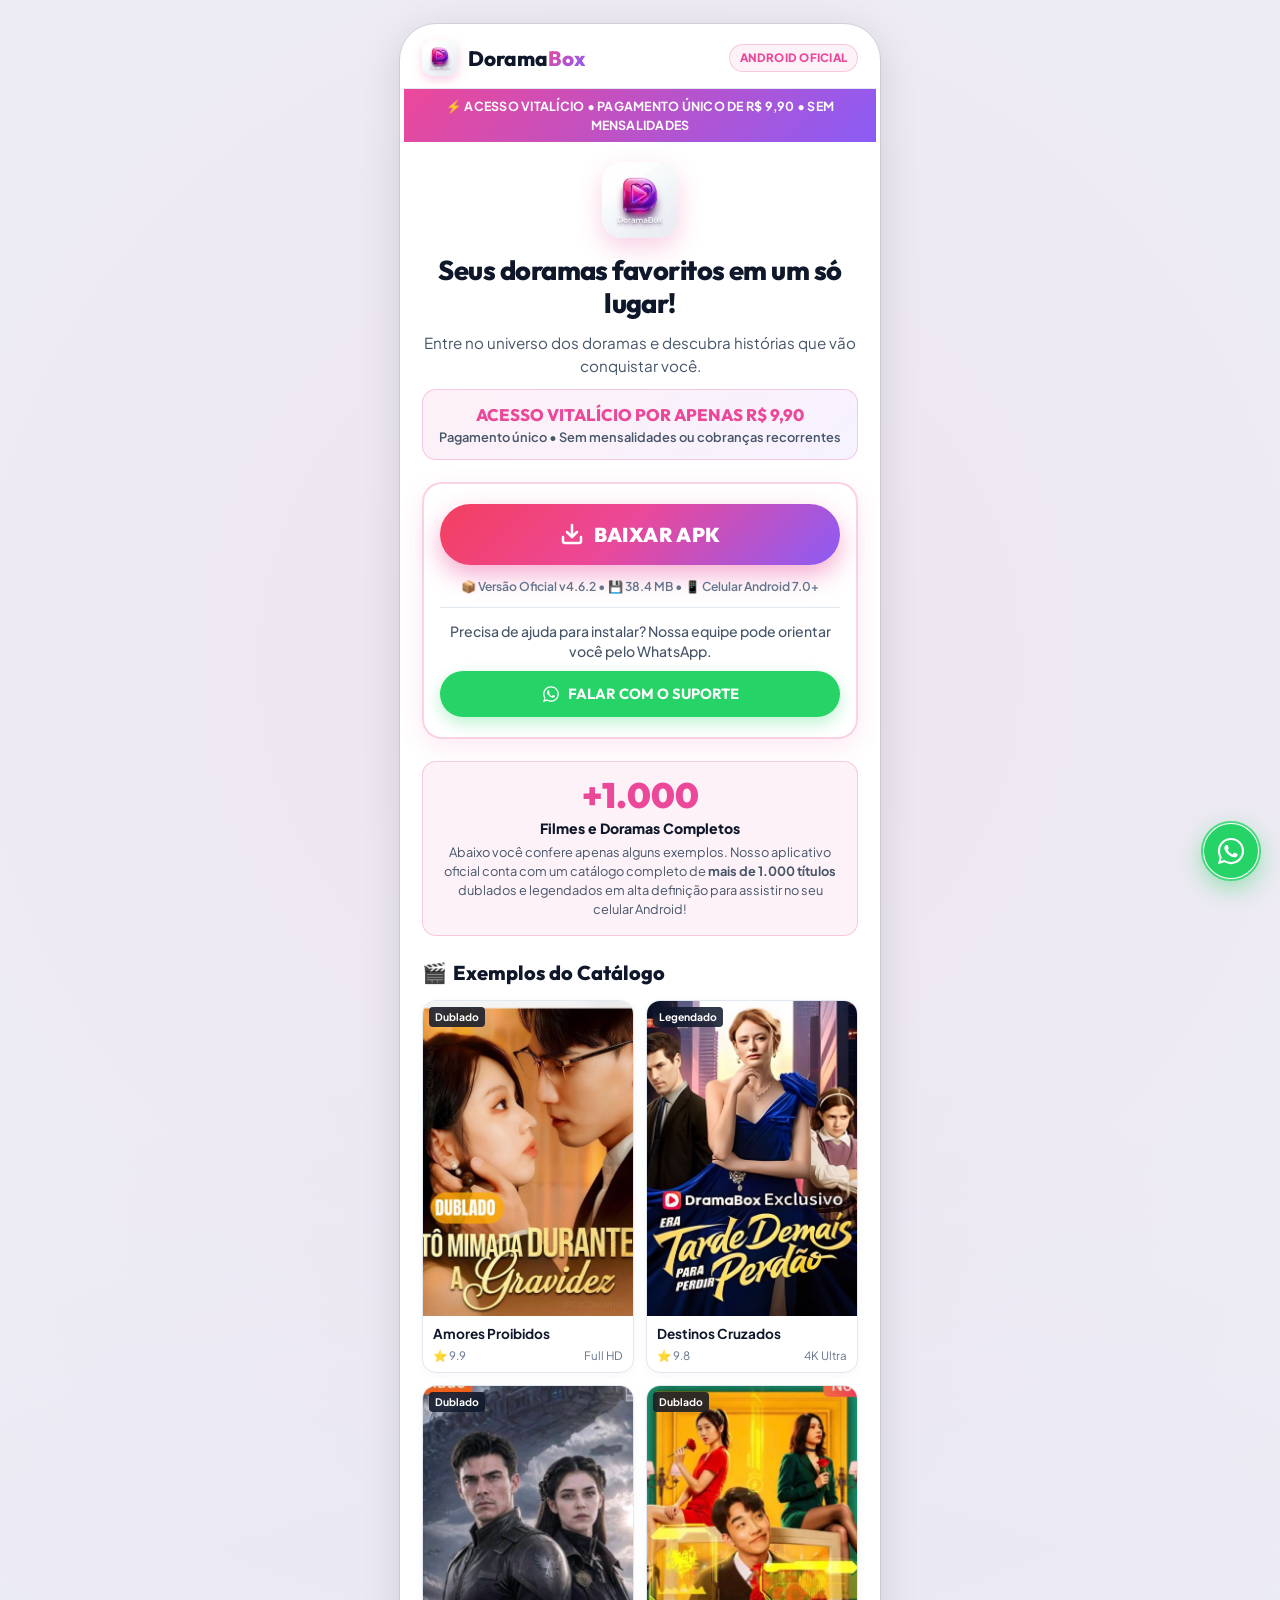
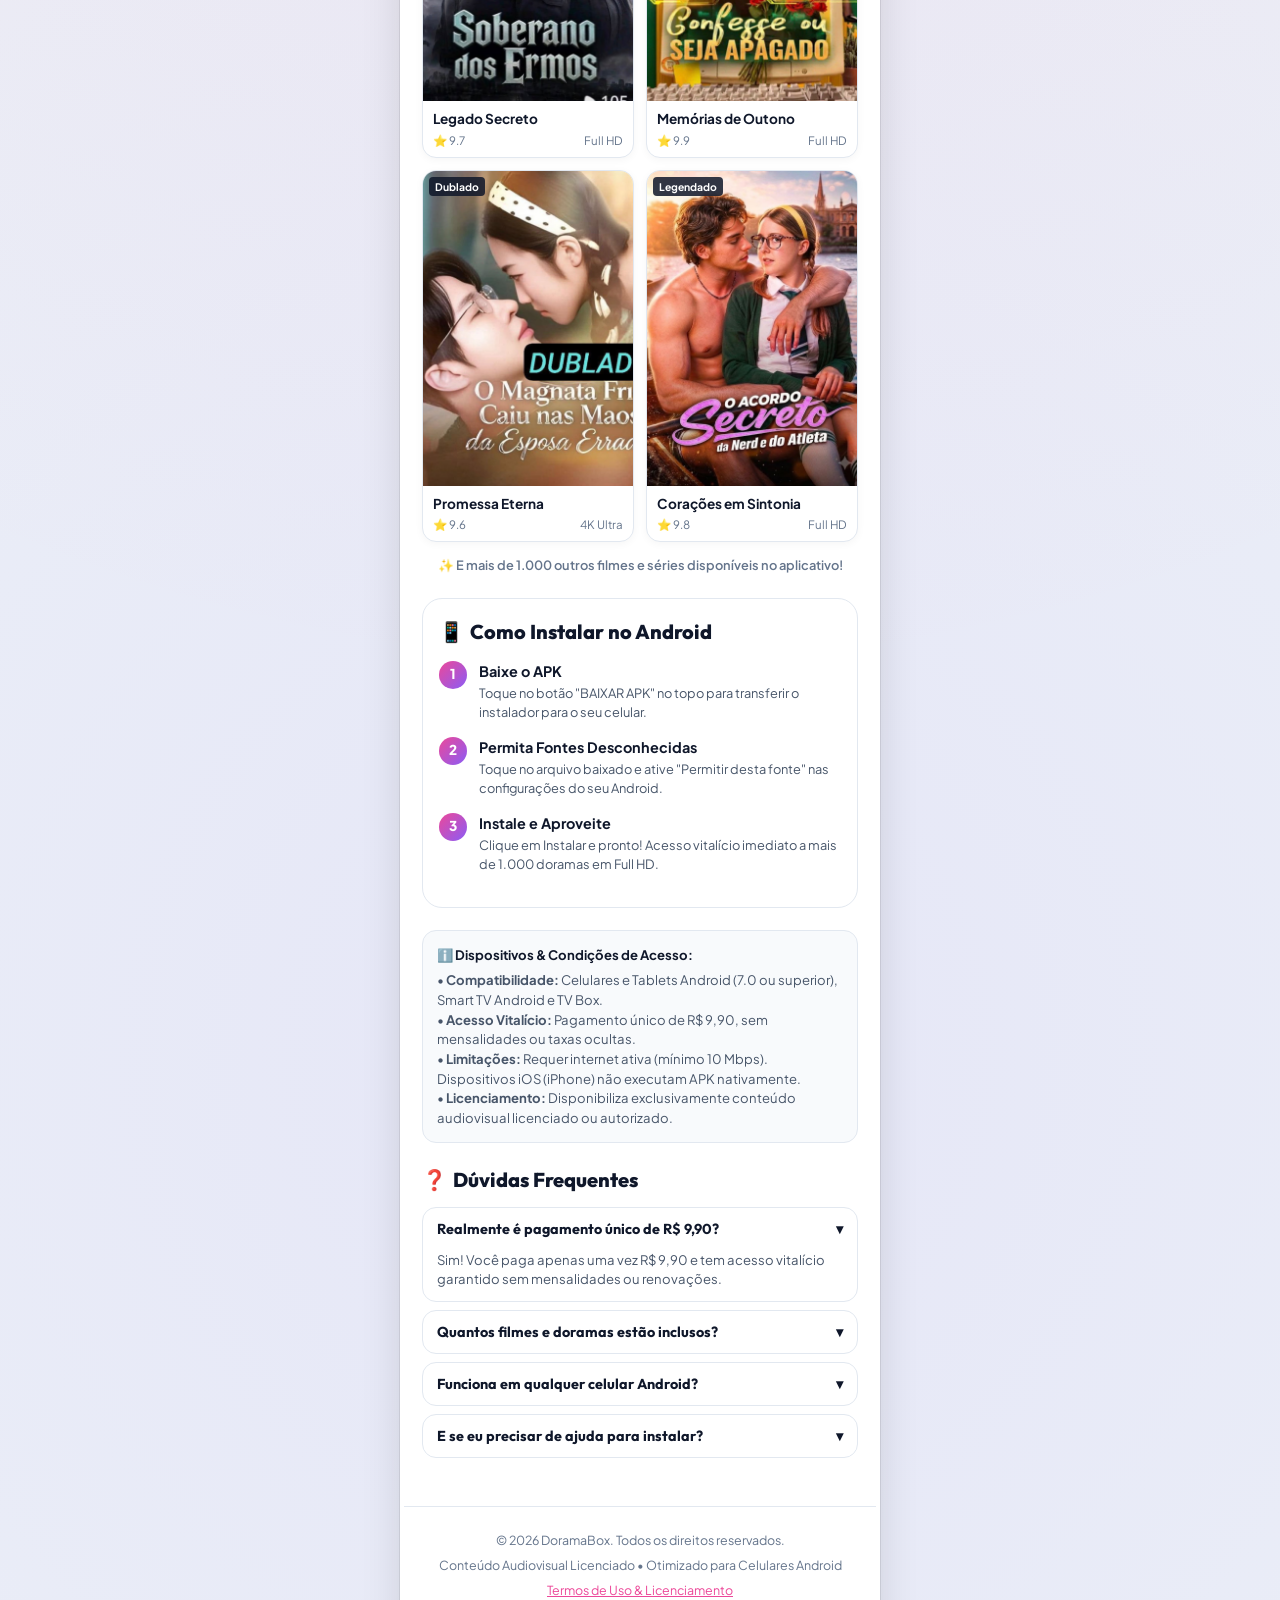
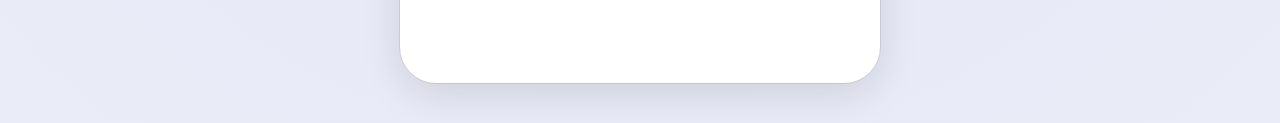
==== commit 64b88be3: "feat: cell phone mobile format with single download button" ====
--- a/index.html
+++ b/index.html
@@ -3,825 +3,351 @@
 <head>
   <meta charset="UTF-8">
   <meta name="viewport" content="width=device-width, initial-scale=1.0, maximum-scale=5.0">
-  <title>DoramaBox - Seus doramas favoritos em um só lugar! | Acesso Vitalício R$ 9,90</title>
-  <meta name="description" content="Entre no universo dos doramas e descubra histórias que vão conquistar você. Acesso vitalício por apenas R$ 9,90 sem mensalidades. Aplicativo oficial para Celular Android, Smart TV e TV Box.">
+  <title>DoramaBox - Seus doramas favoritos em um só lugar! | Aplicativo Oficial Android</title>
+  <meta name="description" content="Entre no universo dos doramas e descubra histórias que vão conquistar você. Acesso vitalício por apenas R$ 9,90. Baixe o APK oficial para celular Android.">
   <meta name="theme-color" content="#FFFFFF">
   <meta name="mobile-web-app-capable" content="yes">
-  <meta name="apple-mobile-web-app-status-bar-style" content="default">
   
   <!-- Fontes Google Premium -->
   <link rel="preconnect" href="https://fonts.googleapis.com">
   <link rel="preconnect" href="https://fonts.gstatic.com" crossorigin>
   <link href="https://fonts.googleapis.com/css2?family=Outfit:wght@400;600;700;800;900&family=Plus+Jakarta+Sans:wght@400;500;600;700;800&display=swap" rel="stylesheet">
   
-  <!-- Estilos Principais -->
   <link rel="stylesheet" href="css/style.css">
-  
-  <!-- Favicon com Ícone Oficial -->
   <link rel="icon" type="image/png" href="assets/img/app-icon.png">
 </head>
 <body>
 
-  <!-- Top Announcement Bar -->
-  <div class="top-banner" id="topAnnouncement">
-    <span class="badge-pill">Oferta Especial</span>
-    <span>Acesso Vitalício Oficial • Pagamento Único de R$ 9,90 • Sem Mensalidades</span>
+  <!-- ============================================================
+       FORMATO CELULAR (CONTAINER MOBILE APP)
+       ============================================================ -->
+  <main class="mobile-app-wrapper">
+    
+    <!-- Header do App Celular -->
+    <header class="mobile-app-header">
+      <div class="mobile-brand">
+        <img src="assets/img/app-icon.png" alt="DoramaBox Icon" width="36" height="36">
+        <div class="mobile-brand-title">Dorama<span>Box</span></div>
+      </div>
+      <div class="mobile-badge-top">
+        Android Oficial
+      </div>
+    </header>
+
+    <!-- Top Pill Notificação -->
+    <div class="mobile-pill-banner">
+      ⚡ ACESSO VITALÍCIO • PAGAMENTO ÚNICO DE R$ 9,90 • SEM MENSALIDADES
+    </div>
+
+    <!-- Conteúdo do Celular -->
+    <div class="mobile-content">
+
+      <!-- Hero Section Mobile -->
+      <section class="mobile-hero-card">
+        <img src="assets/img/app-icon.png" alt="Logo Oficial DoramaBox" class="app-icon-hero" width="76" height="76">
+        
+        <!-- Título Principal Obrigatório -->
+        <h1 class="mobile-main-title">
+          Seus doramas favoritos em um só lugar!
+        </h1>
+
+        <!-- Subtítulo Principal Obrigatório -->
+        <p class="mobile-subtitle">
+          Entre no universo dos doramas e descubra histórias que vão conquistar você.
+        </p>
+
+        <!-- Destaque Promocional Obrigatório -->
+        <div class="mobile-promo-badge">
+          <h3>ACESSO VITALÍCIO POR APENAS R$ 9,90</h3>
+          <p>Pagamento único • Sem mensalidades ou cobranças recorrentes</p>
+        </div>
+      </section>
+
+      <!-- ============================================================
+           SEÇÃO DO BOTÃO ÚNICO DE DOWNLOAD (REQUISITO FUNDAMENTAL)
+           ============================================================ -->
+      <section class="single-download-section">
+        
+        <!-- Botão Único Principal de Download -->
+        <button id="mainSingleDownloadBtn" class="single-download-btn" onclick="handleSingleDownloadButton()">
+          <svg width="24" height="24" viewBox="0 0 24 24" fill="none" stroke="currentColor" stroke-width="2.5" stroke-linecap="round" stroke-linejoin="round"><path d="M21 15v4a2 2 0 0 1-2 2H5a2 2 0 0 1-2-2v-4"></path><polyline points="7 10 12 15 17 10"></polyline><line x1="12" y1="15" x2="12" y2="3"></line></svg>
+          BAIXAR APK
+        </button>
+
+        <div class="apk-specs-pill">
+          📦 Versão Oficial v4.6.2 • 💾 38.4 MB • 📱 Celular Android 7.0+
+        </div>
+
+        <!-- ============================================================
+             REQUISITO OBRIGATÓRIO 3:
+             Abaixo do botão “BAIXAR APK”, adicionar o texto:
+             “Precisa de ajuda para instalar? Nossa equipe pode orientar você pelo WhatsApp.”
+             Adicionar um botão secundário:
+             “FALAR COM O SUPORTE”.
+             Esse botão deve abrir o mesmo WhatsApp com a mensagem:
+             “Olá! Preciso de ajuda para baixar ou instalar o APK do DoramaBox.”
+             ============================================================ -->
+        <div class="download-support-block">
+          <p class="download-support-text">
+            Precisa de ajuda para instalar? Nossa equipe pode orientar você pelo WhatsApp.
+          </p>
+
+          <a id="downloadSupportLink" class="btn-falar-suporte" href="javascript:void(0)" target="_blank" rel="noopener noreferrer">
+            <svg width="18" height="18" viewBox="0 0 32 32" fill="#FFF"><path d="M16.002 2C8.28 2 2 8.28 2 16.002c0 2.65.733 5.13 2.008 7.256L2 30l7.008-1.972A13.93 13.93 0 0 0 16.002 30C23.723 30 30 23.723 30 16.002 30 8.28 23.723 2 16.002 2zm0 25.642c-2.316 0-4.49-.66-6.33-1.808l-.454-.282-4.156 1.17 1.11-4.043-.309-.467A11.583 11.583 0 0 1 4.36 16.002C4.36 9.58 9.58 4.36 16.002 4.36c6.422 0 11.643 5.22 11.643 11.642 0 6.422-5.22 11.642-11.643 11.642zm6.386-8.73c-.35-.175-2.072-1.023-2.393-1.14-.322-.116-.555-.175-.788.176-.233.35-.904 1.14-1.109 1.373-.204.233-.408.263-.758.088-.35-.175-1.478-.545-2.816-1.737-1.042-.929-1.745-2.076-1.95-2.426-.204-.35-.022-.54.153-.714.158-.157.35-.408.525-.612.175-.205.233-.35.35-.584.117-.233.058-.438-.03-.612-.087-.175-.788-1.9-1.08-2.602-.284-.684-.572-.591-.788-.602-.204-.01-.437-.012-.67-.012-.234 0-.613.088-.934.438-.321.35-1.226 1.2-1.226 2.924 0 1.724 1.255 3.39 1.43 3.623.175.234 2.47 3.771 5.983 5.286.836.36 1.488.576 1.996.737.84.266 1.604.229 2.208.139.674-.101 2.072-.847 2.364-1.664.292-.817.292-1.518.204-1.664-.087-.146-.32-.233-.67-.408z"/></svg>
+            FALAR COM O SUPORTE
+          </a>
+        </div>
+
+      </section>
+
+      <!-- Destaque: Mais de 1.000 Filmes & Doramas -->
+      <section class="movies-counter-card">
+        <div class="movies-counter-number">+1.000</div>
+        <div class="movies-counter-label">Filmes e Doramas Completos</div>
+        <p class="movies-counter-desc">
+          Abaixo você confere apenas alguns exemplos. Nosso aplicativo oficial conta com um catálogo completo de <strong>mais de 1.000 títulos</strong> dublados e legendados em alta definição para assistir no seu celular Android!
+        </p>
+      </section>
+
+      <!-- Vitrine de Filmes e Doramas da Pasta Filmes -->
+      <section>
+        <div class="section-title-mobile">
+          <span>🎬</span> Exemplos do Catálogo
+        </div>
+
+        <div class="mobile-catalog-grid">
+          
+          <div class="mobile-dorama-card">
+            <div class="mobile-dorama-thumb">
+              <img src="assets/img/filmes/dorama-01.jpg" alt="Dorama 1" loading="lazy">
+              <span class="mobile-audio-tag">Dublado</span>
+            </div>
+            <div class="mobile-dorama-info">
+              <div class="mobile-dorama-title">Amores Proibidos</div>
+              <div class="mobile-dorama-score">
+                <span>⭐ 9.9</span>
+                <span>Full HD</span>
+              </div>
+            </div>
+          </div>
+
+          <div class="mobile-dorama-card">
+            <div class="mobile-dorama-thumb">
+              <img src="assets/img/filmes/dorama-02.jpg" alt="Dorama 2" loading="lazy">
+              <span class="mobile-audio-tag">Legendado</span>
+            </div>
+            <div class="mobile-dorama-info">
+              <div class="mobile-dorama-title">Destinos Cruzados</div>
+              <div class="mobile-dorama-score">
+                <span>⭐ 9.8</span>
+                <span>4K Ultra</span>
+              </div>
+            </div>
+          </div>
+
+          <div class="mobile-dorama-card">
+            <div class="mobile-dorama-thumb">
+              <img src="assets/img/filmes/dorama-03.jpg" alt="Dorama 3" loading="lazy">
+              <span class="mobile-audio-tag">Dublado</span>
+            </div>
+            <div class="mobile-dorama-info">
+              <div class="mobile-dorama-title">Legado Secreto</div>
+              <div class="mobile-dorama-score">
+                <span>⭐ 9.7</span>
+                <span>Full HD</span>
+              </div>
+            </div>
+          </div>
+
+          <div class="mobile-dorama-card">
+            <div class="mobile-dorama-thumb">
+              <img src="assets/img/filmes/dorama-04.jpg" alt="Dorama 4" loading="lazy">
+              <span class="mobile-audio-tag">Dublado</span>
+            </div>
+            <div class="mobile-dorama-info">
+              <div class="mobile-dorama-title">Memórias de Outono</div>
+              <div class="mobile-dorama-score">
+                <span>⭐ 9.9</span>
+                <span>Full HD</span>
+              </div>
+            </div>
+          </div>
+
+          <div class="mobile-dorama-card">
+            <div class="mobile-dorama-thumb">
+              <img src="assets/img/filmes/dorama-05.jpg" alt="Dorama 5" loading="lazy">
+              <span class="mobile-audio-tag">Dublado</span>
+            </div>
+            <div class="mobile-dorama-info">
+              <div class="mobile-dorama-title">Promessa Eterna</div>
+              <div class="mobile-dorama-score">
+                <span>⭐ 9.6</span>
+                <span>4K Ultra</span>
+              </div>
+            </div>
+          </div>
+
+          <div class="mobile-dorama-card">
+            <div class="mobile-dorama-thumb">
+              <img src="assets/img/filmes/dorama-06.jpg" alt="Dorama 6" loading="lazy">
+              <span class="mobile-audio-tag">Legendado</span>
+            </div>
+            <div class="mobile-dorama-info">
+              <div class="mobile-dorama-title">Corações em Sintonia</div>
+              <div class="mobile-dorama-score">
+                <span>⭐ 9.8</span>
+                <span>Full HD</span>
+              </div>
+            </div>
+          </div>
+
+        </div>
+
+        <div style="text-align: center; margin-top: 14px; font-size: 0.8rem; color: var(--text-muted); font-weight: 600;">
+          ✨ E mais de 1.000 outros filmes e séries disponíveis no aplicativo!
+        </div>
+      </section>
+
+      <!-- Guia Passo a Passo de Instalação no Celular Android -->
+      <section class="mobile-guide-card">
+        <div class="section-title-mobile" style="margin-bottom: 14px;">
+          <span>📱</span> Como Instalar no Android
+        </div>
+
+        <div class="mobile-guide-step">
+          <div class="mobile-step-num">1</div>
+          <div class="mobile-step-text">
+            <h5>Baixe o APK</h5>
+            <p>Toque no botão "BAIXAR APK" no topo para transferir o instalador para o seu celular.</p>
+          </div>
+        </div>
+
+        <div class="mobile-guide-step">
+          <div class="mobile-step-num">2</div>
+          <div class="mobile-step-text">
+            <h5>Permita Fontes Desconhecidas</h5>
+            <p>Toque no arquivo baixado e ative "Permitir desta fonte" nas configurações do seu Android.</p>
+          </div>
+        </div>
+
+        <div class="mobile-guide-step">
+          <div class="mobile-step-num">3</div>
+          <div class="mobile-step-text">
+            <h5>Instale e Aproveite</h5>
+            <p>Clique em Instalar e pronto! Acesso vitalício imediato a mais de 1.000 doramas em Full HD.</p>
+          </div>
+        </div>
+      </section>
+
+      <!-- Dispositivos Compatíveis & Limitações -->
+      <section class="mobile-device-specs">
+        <strong style="color: var(--text-primary); display: block; margin-bottom: 6px;">
+          ℹ️ Dispositivos & Condições de Acesso:
+        </strong>
+        • <strong>Compatibilidade:</strong> Celulares e Tablets Android (7.0 ou superior), Smart TV Android e TV Box.<br>
+        • <strong>Acesso Vitalício:</strong> Pagamento único de R$ 9,90, sem mensalidades ou taxas ocultas.<br>
+        • <strong>Limitações:</strong> Requer internet ativa (mínimo 10 Mbps). Dispositivos iOS (iPhone) não executam APK nativamente.<br>
+        • <strong>Licenciamento:</strong> Disponibiliza exclusivamente conteúdo audiovisual licenciado ou autorizado.
+      </section>
+
+      <!-- Perguntas Frequentes (FAQ) Mobile -->
+      <section>
+        <div class="section-title-mobile">
+          <span>❓</span> Dúvidas Frequentes
+        </div>
+
+        <div class="mobile-faq-item active">
+          <button class="mobile-faq-question" onclick="toggleFaq(this)">
+            <span>Realmente é pagamento único de R$ 9,90?</span>
+            <span>▾</span>
+          </button>
+          <div class="mobile-faq-answer">
+            Sim! Você paga apenas uma vez R$ 9,90 e tem acesso vitalício garantido sem mensalidades ou renovações.
+          </div>
+        </div>
+
+        <div class="mobile-faq-item">
+          <button class="mobile-faq-question" onclick="toggleFaq(this)">
+            <span>Quantos filmes e doramas estão inclusos?</span>
+            <span>▾</span>
+          </button>
+          <div class="mobile-faq-answer">
+            O aplicativo conta com mais de 1.000 filmes e doramas completos dublados e legendados em português.
+          </div>
+        </div>
+
+        <div class="mobile-faq-item">
+          <button class="mobile-faq-question" onclick="toggleFaq(this)">
+            <span>Funciona em qualquer celular Android?</span>
+            <span>▾</span>
+          </button>
+          <div class="mobile-faq-answer">
+            Sim, funciona em aparelhos Samsung, Motorola, Xiaomi, Realme e qualquer smartphone com Android 7.0+.
+          </div>
+        </div>
+
+        <div class="mobile-faq-item">
+          <button class="mobile-faq-question" onclick="toggleFaq(this)">
+            <span>E se eu precisar de ajuda para instalar?</span>
+            <span>▾</span>
+          </button>
+          <div class="mobile-faq-answer">
+            Nossa equipe oferece suporte direto pelo WhatsApp oficial <strong>+55 85 8441-4627</strong>.
+          </div>
+        </div>
+      </section>
+
+    </div>
+
+    <!-- Rodapé -->
+    <footer class="mobile-footer">
+      <p style="margin-bottom: 6px;">&copy; 2026 DoramaBox. Todos os direitos reservados.</p>
+      <p>Conteúdo Audiovisual Licenciado • Otimizado para Celulares Android</p>
+      <p style="margin-top: 6px;">
+        <a href="termos.html" style="color: var(--pink-primary); text-decoration: underline;">Termos de Uso & Licenciamento</a>
+      </p>
+    </footer>
+
+  </main>
+
+  <!-- ============================================================
+       MODAL DE AÇÃO DO BOTÃO ÚNICO DE DOWNLOAD
+       Abre opções de checkout / download direto do APK / suporte
+       ============================================================ -->
+  <div id="downloadActionModal" class="download-modal-overlay" onclick="closeDownloadModal()">
+    <div class="download-modal-sheet" onclick="event.stopPropagation()">
+      <div class="modal-sheet-header">
+        <h4>Baixar DoramaBox APK</h4>
+        <button class="modal-close-btn" onclick="closeDownloadModal()">&times;</button>
+      </div>
+
+      <p style="font-size: 0.88rem; color: var(--text-secondary);">
+        Acesso vitalício oficial por apenas <strong>R$ 9,90</strong> (sem mensalidades). Escolha como deseja prosseguir:
+      </p>
+
+      <button onclick="proceedToCheckout()" class="single-download-btn" style="padding: 14px; font-size: 1.05rem;">
+        💳 GARANTIR ACESSO VITALÍCIO (R$ 9,90)
+      </button>
+
+      <button onclick="directApkDownload()" class="btn-falar-suporte" style="background-color: var(--purple-primary); box-shadow: 0 6px 16px rgba(139,92,246,0.3); padding: 13px;">
+        📥 JÁ PAGUEI / BAIXAR APK DIRETO
+      </button>
+
+      <a id="modalWhatsappHelp" href="javascript:void(0)" target="_blank" class="btn-falar-suporte" style="padding: 13px;">
+        💬 SUPORTE DE INSTALAÇÃO NO WHATSAPP
+      </a>
+    </div>
   </div>
 
-  <!-- Header & Navegação -->
-  <header class="header" id="mainHeader">
-    <div class="container header-container">
-      <a href="index.html" class="brand-logo" title="DoramaBox Oficial">
-        <img src="assets/img/app-icon.png" alt="Logo DoramaBox" width="38" height="38">
-        <span>Dorama<span class="brand-highlight">Box</span></span>
-      </a>
-
-      <nav class="nav-links">
-        <a href="#catalogo" class="nav-link">Catálogo</a>
-        <a href="#dispositivos" class="nav-link">Dispositivos & Android</a>
-        <a href="#oferta" class="nav-link">Acesso Vitalício</a>
-        <a href="#faq" class="nav-link">Dúvidas Frequentes</a>
-      </nav>
-
-      <div class="nav-actions">
-        <a href="download.html" class="btn btn-secondary" style="padding: 10px 18px; font-size: 0.88rem;">
-          <svg width="18" height="18" viewBox="0 0 24 24" fill="none" stroke="currentColor" stroke-width="2" stroke-linecap="round" stroke-linejoin="round"><path d="M21 15v4a2 2 0 0 1-2 2H5a2 2 0 0 1-2-2v-4"></path><polyline points="7 10 12 15 17 10"></polyline><line x1="12" y1="15" x2="12" y2="3"></line></svg>
-          Área do Cliente
-        </a>
-        <a href="javascript:void(0)" onclick="redirectToCheckout()" class="btn btn-primary" id="headerCtaBtn">
-          GARANTIR MEU ACESSO VITALÍCIO
-        </a>
-      </div>
-    </div>
-  </header>
-
-  <!-- Hero Section -->
-  <section class="hero-section">
-    <div class="container">
-      <div class="hero-grid">
-        
-        <!-- Conteúdo do Hero -->
-        <div class="hero-content">
-          <div class="hero-badge-tag">
-            <svg width="14" height="14" viewBox="0 0 24 24" fill="currentColor"><polygon points="12 2 15.09 8.26 22 9.27 17 14.14 18.18 21.02 12 17.77 5.82 21.02 7 14.14 2 9.27 8.91 8.26 12 2"></polygon></svg>
-            Streaming Oficial de Doramas • Otimizado para Android
-          </div>
-
-          <!-- Título Principal Obrigatório -->
-          <h1 class="hero-title">
-            Seus doramas favoritos em um só lugar!
-          </h1>
-
-          <!-- Subtítulo Principal Obrigatório -->
-          <p class="hero-subtitle">
-            Entre no universo dos doramas e descubra histórias que vão conquistar você.
-          </p>
-
-          <!-- Destaque Promocional Obrigatório -->
-          <div class="promo-callout-card">
-            <div class="promo-callout-icon">
-              ✨
-            </div>
-            <div class="promo-callout-text">
-              <h3>ACESSO VITALÍCIO POR APENAS R$ 9,90</h3>
-              <p>Pagamento único • Sem mensalidades ou cobranças recorrentes</p>
-            </div>
-          </div>
-
-          <!-- Botão Principal Obrigatório & Ações -->
-          <div class="hero-cta-group">
-            <button onclick="redirectToCheckout()" class="btn btn-primary btn-lg" id="heroMainBtn" style="font-size: 1.15rem;">
-              <svg width="20" height="20" viewBox="0 0 24 24" fill="none" stroke="currentColor" stroke-width="2.5" stroke-linecap="round" stroke-linejoin="round"><rect x="3" y="11" width="18" height="11" rx="2" ry="2"></rect><path d="M7 11V7a5 5 0 0 1 10 0v4"></path></svg>
-              GARANTIR MEU ACESSO VITALÍCIO
-            </button>
-            
-            <a href="download.html" class="btn btn-secondary">
-              Já comprei? Baixar APK
-            </a>
-          </div>
-
-          <!-- Selos de Confiança e Transparência -->
-          <div class="hero-guarantee-note">
-            <span>
-              <svg width="16" height="16" viewBox="0 0 24 24" fill="none" stroke="#16A34A" stroke-width="2.5"><polyline points="20 6 9 17 4 12"></polyline></svg>
-              Pagamento 100% Seguro
-            </span>
-            <span>
-              <svg width="16" height="16" viewBox="0 0 24 24" fill="none" stroke="#16A34A" stroke-width="2.5"><polyline points="20 6 9 17 4 12"></polyline></svg>
-              Acesso Vitalício Garantido
-            </span>
-            <span>
-              <svg width="16" height="16" viewBox="0 0 24 24" fill="none" stroke="#16A34A" stroke-width="2.5"><polyline points="20 6 9 17 4 12"></polyline></svg>
-              Suporte via WhatsApp
-            </span>
-          </div>
-
-        </div>
-
-        <!-- Visual Hero Showcase -->
-        <div class="hero-media-wrapper">
-          <div class="hero-image-card">
-            <img src="assets/img/hero-showcase.jpg" alt="DoramaBox no Celular Android e Smart TV" width="600" height="400" loading="eager">
-            
-            <div class="hero-floating-badge badge-top-right">
-              <span style="color: #EC4899;">●</span>
-              <span>Ultra HD 4K & Dublado</span>
-            </div>
-            
-            <div class="hero-floating-badge badge-bottom-left">
-              <svg width="20" height="20" viewBox="0 0 24 24" fill="none" stroke="#25D366" stroke-width="2"><path d="M3 18v-6a9 9 0 0 1 18 0v6"></path><path d="M21 19a2 2 0 0 1-2 2h-1a2 2 0 0 1-2-2v-3a2 2 0 0 1 2-2h3zM3 19a2 2 0 0 0 2 2h1a2 2 0 0 0 2-2v-3a2 2 0 0 0-2-2H3z"></path></svg>
-              <span>Suporte Android Oficial</span>
-            </div>
-          </div>
-        </div>
-
-      </div>
-    </div>
-  </section>
-
-  <!-- Seção de Recursos e Vantagens Exclusivas -->
-  <section class="section section-bg-soft" id="vantagens">
-    <div class="container">
-      <div class="section-header">
-        <span class="section-eyebrow">Por que escolher o DoramaBox?</span>
-        <h2 class="section-title">A melhor experiência em doramas asiáticos</h2>
-        <p class="section-desc">Criado sob medida para quem ama produções coreanas, chinesas, japonesas e tailandesas com a máxima comodidade no celular Android e na TV.</p>
-      </div>
-
-      <div class="features-grid">
-        <div class="feature-card">
-          <div class="feature-icon-box">💎</div>
-          <h4>Pagamento Único de R$ 9,90</h4>
-          <p>Esqueça mensalidades caras que cobram todo mês no cartão. No DoramaBox você paga apenas uma vez e tem acesso vitalício garantido.</p>
-        </div>
-
-        <div class="feature-card">
-          <div class="feature-icon-box">📱</div>
-          <h4>Aplicativo Leve para Celular Android</h4>
-          <p>APK oficial super rápido, compatível com smartphones Android (Samsung, Motorola, Xiaomi, etc.) sem travamentos e com carregamento instantâneo.</p>
-        </div>
-
-        <div class="feature-card">
-          <div class="feature-icon-box">🇧🇷</div>
-          <h4>Dublado e Legendado em Português</h4>
-          <p>Episódios completos com áudio original em coreano e legendas sincronizadas em PT-BR, além de milhares de doramas dublados em alta definição.</p>
-        </div>
-
-        <div class="feature-card">
-          <div class="feature-icon-box">📺</div>
-          <h4>Smart TV e TV Box</h4>
-          <p>Instale facilmente na sua TV Box Android, Fire TV Stick ou espelhe direto do seu celular para a tela grande com qualidade Full HD e 4K.</p>
-        </div>
-
-        <div class="feature-card">
-          <div class="feature-icon-box">🔄</div>
-          <h4>Atualizações Automáticas</h4>
-          <p>Novos episódios e lançamentos adicionados diariamente ao catálogo, sem você precisar pagar nada a mais por isso.</p>
-        </div>
-
-        <div class="feature-card">
-          <div class="feature-icon-box">💬</div>
-          <h4>Suporte Dedicado no WhatsApp</h4>
-          <p>Precisa de auxílio para instalar ou tem qualquer dúvida? Nossa equipe atende diretamente pelo WhatsApp oficial <strong>+55 85 8441-4627</strong>.</p>
-        </div>
-      </div>
-    </div>
-  </section>
-
-  <!-- Seção de Catálogo de Doramas em Alta -->
-  <section class="section" id="catalogo">
-    <div class="container">
-      <div class="section-header">
-        <span class="section-eyebrow">Acervo Gigante com Mais de 1.000 Títulos</span>
-        <h2 class="section-title">Mais de 1.000 Filmes e Doramas para Maratonar</h2>
-        <p class="section-desc">
-          Abaixo você confere apenas uma <strong>pequena amostra</strong> das obras mais queridas. O DoramaBox conta com um acervo completo de <strong>mais de 1.000 filmes, séries e doramas</strong> asiáticos completos, dublados e legendados em português com acesso vitalício por apenas R$ 9,90!
-        </p>
-      </div>
-
-      <!-- Barra de Estatísticas do Acervo (+1.000 Filmes) -->
-      <div style="display: grid; grid-template-columns: repeat(auto-fit, minmax(200px, 1fr)); gap: 16px; margin-bottom: 35px; text-align: center;">
-        <div style="background: var(--pink-light); border: 1.5px solid rgba(236,72,153,0.25); border-radius: var(--radius-md); padding: 18px 14px;">
-          <div style="font-family: var(--font-heading); font-size: 2.2rem; font-weight: 900; color: var(--pink-primary); line-height: 1;">+1.000</div>
-          <div style="font-size: 0.88rem; font-weight: 700; color: var(--text-primary); margin-top: 4px;">Filmes & Doramas Completos</div>
-        </div>
-        <div style="background: var(--purple-light); border: 1.5px solid rgba(139,92,246,0.25); border-radius: var(--radius-md); padding: 18px 14px;">
-          <div style="font-family: var(--font-heading); font-size: 2.2rem; font-weight: 900; color: var(--purple-primary); line-height: 1;">100%</div>
-          <div style="font-size: 0.88rem; font-weight: 700; color: var(--text-primary); margin-top: 4px;">Dublados & Legendados PT-BR</div>
-        </div>
-        <div style="background: #F0FDF4; border: 1.5px solid #86EFAC; border-radius: var(--radius-md); padding: 18px 14px;">
-          <div style="font-family: var(--font-heading); font-size: 2.2rem; font-weight: 900; color: #16A34A; line-height: 1;">4K & FHD</div>
-          <div style="font-size: 0.88rem; font-weight: 700; color: var(--text-primary); margin-top: 4px;">Máxima Qualidade de Cinema</div>
-        </div>
-        <div style="background: #FFFBEB; border: 1.5px solid #FDE68A; border-radius: var(--radius-md); padding: 18px 14px;">
-          <div style="font-family: var(--font-heading); font-size: 2.2rem; font-weight: 900; color: #D97706; line-height: 1;">R$ 9,90</div>
-          <div style="font-size: 0.88rem; font-weight: 700; color: var(--text-primary); margin-top: 4px;">Pagamento Único Vitalício</div>
-        </div>
-      </div>
-
-      <!-- Filtros de Categorias -->
-      <div class="catalog-nav-tabs">
-        <button class="catalog-tab active" onclick="filterCatalog('todos')">Todos os Títulos</button>
-        <button class="catalog-tab" onclick="filterCatalog('romance')">💖 Romances Inesquecíveis</button>
-        <button class="catalog-tab" onclick="filterCatalog('dublados')">🇧🇷 100% Dublados</button>
-        <button class="catalog-tab" onclick="filterCatalog('acao')">⚡ Ação & Suspense</button>
-        <button class="catalog-tab" onclick="filterCatalog('drama')">🎭 Dramas Emocionantes</button>
-      </div>
-
-      <!-- Grid de Posters Reais de Doramas -->
-      <div class="dorama-cards-grid" id="doramaCardsGrid">
-        
-        <!-- Card 1 -->
-        <div class="dorama-card" data-category="romance dublados">
-          <div class="dorama-thumb-wrapper">
-            <img src="assets/img/filmes/dorama-01.jpg" alt="Dorama em Destaque 1" loading="lazy">
-            <span class="dorama-audio-badge">Dublado & Legendado</span>
-            <span class="dorama-quality-badge">FULL HD</span>
-          </div>
-          <div class="dorama-card-info">
-            <h5 class="dorama-card-title">Amores Proibidos</h5>
-            <p style="font-size: 0.8rem; color: var(--text-secondary); margin-bottom: 6px;">Uma paixão arrebatadora que desafia segredos do passado e intrigas familiares.</p>
-            <div class="dorama-card-meta">
-              <span>⭐ 9.9 / 10</span>
-              <span>Episódios Completos</span>
-            </div>
-          </div>
-        </div>
-
-        <!-- Card 2 -->
-        <div class="dorama-card" data-category="romance">
-          <div class="dorama-thumb-wrapper">
-            <img src="assets/img/filmes/dorama-02.jpg" alt="Dorama em Destaque 2" loading="lazy">
-            <span class="dorama-audio-badge">Legendado PT-BR</span>
-            <span class="dorama-quality-badge">4K ULTRA</span>
-          </div>
-          <div class="dorama-card-info">
-            <h5 class="dorama-card-title">Destinos Cruzados</h5>
-            <p style="font-size: 0.8rem; color: var(--text-secondary); margin-bottom: 6px;">Dois mundos opostos colidem em um romance repleto de emoções e reviravoltas.</p>
-            <div class="dorama-card-meta">
-              <span>⭐ 9.8 / 10</span>
-              <span>Episódios Completos</span>
-            </div>
-          </div>
-        </div>
-
-        <!-- Card 3 -->
-        <div class="dorama-card" data-category="acao">
-          <div class="dorama-thumb-wrapper">
-            <img src="assets/img/filmes/dorama-03.jpg" alt="Dorama em Destaque 3" loading="lazy">
-            <span class="dorama-audio-badge">Dublado & Legendado</span>
-            <span class="dorama-quality-badge">4K ULTRA</span>
-          </div>
-          <div class="dorama-card-info">
-            <h5 class="dorama-card-title">Legado Secreto</h5>
-            <p style="font-size: 0.8rem; color: var(--text-secondary); margin-bottom: 6px;">Conspirações de poder, ação eletrizante e uma busca implacável por justiça.</p>
-            <div class="dorama-card-meta">
-              <span>⭐ 9.7 / 10</span>
-              <span>Episódios Completos</span>
-            </div>
-          </div>
-        </div>
-
-        <!-- Card 4 -->
-        <div class="dorama-card" data-category="drama dublados">
-          <div class="dorama-thumb-wrapper">
-            <img src="assets/img/filmes/dorama-04.jpg" alt="Dorama em Destaque 4" loading="lazy">
-            <span class="dorama-audio-badge">Dublado em Português</span>
-            <span class="dorama-quality-badge">FULL HD</span>
-          </div>
-          <div class="dorama-card-info">
-            <h5 class="dorama-card-title">Memórias de Outono</h5>
-            <p style="font-size: 0.8rem; color: var(--text-secondary); margin-bottom: 6px;">Uma jornada comovente de superação, reconciliação e reencontro com quem se ama.</p>
-            <div class="dorama-card-meta">
-              <span>⭐ 9.9 / 10</span>
-              <span>Episódios Completos</span>
-            </div>
-          </div>
-        </div>
-
-        <!-- Card 5 -->
-        <div class="dorama-card" data-category="romance drama">
-          <div class="dorama-thumb-wrapper">
-            <img src="assets/img/filmes/dorama-05.jpg" alt="Dorama em Destaque 5" loading="lazy">
-            <span class="dorama-audio-badge">Dublado & Legendado</span>
-            <span class="dorama-quality-badge">4K ULTRA</span>
-          </div>
-          <div class="dorama-card-info">
-            <h5 class="dorama-card-title">Promessa Eterna</h5>
-            <p style="font-size: 0.8rem; color: var(--text-secondary); margin-bottom: 6px;">Um pacto feito na infância resiste às barreiras do tempo e da distância.</p>
-            <div class="dorama-card-meta">
-              <span>⭐ 9.6 / 10</span>
-              <span>Episódios Completos</span>
-            </div>
-          </div>
-        </div>
-
-        <!-- Card 6 -->
-        <div class="dorama-card" data-category="romance dublados">
-          <div class="dorama-thumb-wrapper">
-            <img src="assets/img/filmes/dorama-06.jpg" alt="Dorama em Destaque 6" loading="lazy">
-            <span class="dorama-audio-badge">Dublado em Português</span>
-            <span class="dorama-quality-badge">FULL HD</span>
-          </div>
-          <div class="dorama-card-info">
-            <h5 class="dorama-card-title">Corações em Sintonia</h5>
-            <p style="font-size: 0.8rem; color: var(--text-secondary); margin-bottom: 6px;">Comédia romântica irresistível com diálogos espirituosos e química apaixonante.</p>
-            <div class="dorama-card-meta">
-              <span>⭐ 9.8 / 10</span>
-              <span>Episódios Completos</span>
-            </div>
-          </div>
-        </div>
-
-        <!-- Card 7 -->
-        <div class="dorama-card" data-category="acao">
-          <div class="dorama-thumb-wrapper">
-            <img src="assets/img/filmes/dorama-07.jpg" alt="Dorama em Destaque 7" loading="lazy">
-            <span class="dorama-audio-badge">Legendado PT-BR</span>
-            <span class="dorama-quality-badge">4K ULTRA</span>
-          </div>
-          <div class="dorama-card-info">
-            <h5 class="dorama-card-title">A Caçada Noturna</h5>
-            <p style="font-size: 0.8rem; color: var(--text-secondary); margin-bottom: 6px;">Tensão do primeiro ao último episódio com agentes de elite e reviravoltas.</p>
-            <div class="dorama-card-meta">
-              <span>⭐ 9.7 / 10</span>
-              <span>Episódios Completos</span>
-            </div>
-          </div>
-        </div>
-
-        <!-- Card 8 -->
-        <div class="dorama-card" data-category="drama romance">
-          <div class="dorama-thumb-wrapper">
-            <img src="assets/img/filmes/dorama-08.jpg" alt="Dorama em Destaque 8" loading="lazy">
-            <span class="dorama-audio-badge">Dublado & Legendado</span>
-            <span class="dorama-quality-badge">FULL HD</span>
-          </div>
-          <div class="dorama-card-info">
-            <h5 class="dorama-card-title">Florescer da Esperança</h5>
-            <p style="font-size: 0.8rem; color: var(--text-secondary); margin-bottom: 6px;">História poética sobre recomeços, cura emocional e a força dos laços afetivos.</p>
-            <div class="dorama-card-meta">
-              <span>⭐ 9.8 / 10</span>
-              <span>Episódios Completos</span>
-            </div>
-          </div>
-        </div>
-
-        <!-- Card 9 -->
-        <div class="dorama-card" data-category="romance dublados">
-          <div class="dorama-thumb-wrapper">
-            <img src="assets/img/filmes/dorama-09.jpg" alt="Dorama em Destaque 9" loading="lazy">
-            <span class="dorama-audio-badge">Dublado em Português</span>
-            <span class="dorama-quality-badge">4K ULTRA</span>
-          </div>
-          <div class="dorama-card-info">
-            <h5 class="dorama-card-title">Encontros do Acaso</h5>
-            <p style="font-size: 0.8rem; color: var(--text-secondary); margin-bottom: 6px;">Uma coincidência no metrô transforma completamente a vida de dois estranhos.</p>
-            <div class="dorama-card-meta">
-              <span>⭐ 9.5 / 10</span>
-              <span>Episódios Completos</span>
-            </div>
-          </div>
-        </div>
-
-        <!-- Card 10 -->
-        <div class="dorama-card" data-category="drama">
-          <div class="dorama-thumb-wrapper">
-            <img src="assets/img/filmes/dorama-10.jpg" alt="Dorama em Destaque 10" loading="lazy">
-            <span class="dorama-audio-badge">Legendado PT-BR</span>
-            <span class="dorama-quality-badge">FULL HD</span>
-          </div>
-          <div class="dorama-card-info">
-            <h5 class="dorama-card-title">A Voz do Coração</h5>
-            <p style="font-size: 0.8rem; color: var(--text-secondary); margin-bottom: 6px;">Um drama emocionante sobre música, paixão e sonhos inalcançáveis.</p>
-            <div class="dorama-card-meta">
-              <span>⭐ 9.7 / 10</span>
-              <span>Episódios Completos</span>
-            </div>
-          </div>
-        </div>
-
-        <!-- Card 11 -->
-        <div class="dorama-card" data-category="acao dublados">
-          <div class="dorama-thumb-wrapper">
-            <img src="assets/img/filmes/dorama-11.jpg" alt="Dorama em Destaque 11" loading="lazy">
-            <span class="dorama-audio-badge">Dublado & Legendado</span>
-            <span class="dorama-quality-badge">4K ULTRA</span>
-          </div>
-          <div class="dorama-card-info">
-            <h5 class="dorama-card-title">Operação Seul</h5>
-            <p style="font-size: 0.8rem; color: var(--text-secondary); margin-bottom: 6px;">Perseguições em alta velocidade e mistério criminal pelas ruas de Seul.</p>
-            <div class="dorama-card-meta">
-              <span>⭐ 9.6 / 10</span>
-              <span>Episódios Completos</span>
-            </div>
-          </div>
-        </div>
-
-        <!-- Card 12 -->
-        <div class="dorama-card" data-category="romance">
-          <div class="dorama-thumb-wrapper">
-            <img src="assets/img/filmes/dorama-12.jpg" alt="Dorama em Destaque 12" loading="lazy">
-            <span class="dorama-audio-badge">Dublado & Legendado</span>
-            <span class="dorama-quality-badge">FULL HD</span>
-          </div>
-          <div class="dorama-card-info">
-            <h5 class="dorama-card-title">Sob a Luz da Lua</h5>
-            <p style="font-size: 0.8rem; color: var(--text-secondary); margin-bottom: 6px;">Romance épico de época entre um príncipe herdeiro e uma jovem sábia.</p>
-            <div class="dorama-card-meta">
-              <span>⭐ 9.9 / 10</span>
-              <span>Episódios Completos</span>
-            </div>
-          </div>
-        </div>
-
-      </div>
-
-      <!-- Banner de Destaque: Mais de 1.000 Filmes Disponíveis -->
-      <div style="background: var(--gradient-brand-subtle); border: 2px dashed var(--pink-primary); border-radius: var(--radius-xl); padding: 32px 24px; text-align: center; margin-top: 40px; box-shadow: var(--shadow-sm);">
-        <h3 style="font-family: var(--font-heading); font-size: 1.5rem; font-weight: 800; color: var(--text-primary); margin-bottom: 8px;">
-          🎬 E MAIS DE 1.000 OUTROS FILMES E DORAMAS NO APLICATIVO!
-        </h3>
-        <p style="font-size: 1rem; color: var(--text-secondary); max-width: 680px; margin: 0 auto 20px;">
-          Esta é apenas uma pequena prévia. Ao garantir seu <strong>Acesso Vitalício por R$ 9,90</strong>, você desbloqueia o catálogo completo com <strong>mais de 1.000 produções</strong> da Coreia do Sul, China, Japão e Tailândia, com novos lançamentos adicionados diariamente!
-        </p>
-        <button onclick="redirectToCheckout()" class="btn btn-primary btn-lg" style="font-size: 1.15rem;">
-          GARANTIR ACESSO AOS MAIS DE 1.000 FILMES POR R$ 9,90
-        </button>
-      </div>
-
-    </div>
-  </section>
-
-  <!-- Seção Obrigatória: Dispositivos Compatíveis & Condições de Acesso -->
-  <section class="section devices-section" id="dispositivos">
-    <div class="container">
-      <div class="section-header">
-        <span class="section-eyebrow">Compatibilidade & Transparência</span>
-        <h2 class="section-title">Dispositivos Compatíveis e Condições de Acesso</h2>
-        <p class="section-desc">Nosso compromisso é com a clareza total. Saiba exatamente onde e como você poderá desfrutar do DoramaBox.</p>
-      </div>
-
-      <div class="devices-grid">
-        
-        <!-- Celular e Tablet Android -->
-        <div class="device-card">
-          <div class="device-card-header">
-            <div class="device-card-icon">📱</div>
-            <div>
-              <h4>Celulares e Tablets Android</h4>
-              <small style="color: var(--pink-primary); font-weight: 700;">Instalação Nativa Direta (.APK)</small>
-            </div>
-          </div>
-          <p style="font-size: 0.9rem; color: var(--text-secondary);">
-            Aplicativo desenvolvido e otimizado sob medida para o ecossistema Android móvel.
-          </p>
-          <div class="device-card-specs">
-            <div class="spec-item">
-              <svg width="18" height="18" viewBox="0 0 24 24" fill="none" stroke="currentColor" stroke-width="2.5"><polyline points="20 6 9 17 4 12"></polyline></svg>
-              <span>Compatível com Samsung, Xiaomi, Motorola, Realme, LG, etc.</span>
-            </div>
-            <div class="spec-item">
-              <svg width="18" height="18" viewBox="0 0 24 24" fill="none" stroke="currentColor" stroke-width="2.5"><polyline points="20 6 9 17 4 12"></polyline></svg>
-              <span>Android versão 7.0 (Nougat) até as mais recentes (Android 14/15).</span>
-            </div>
-            <div class="spec-item">
-              <svg width="18" height="18" viewBox="0 0 24 24" fill="none" stroke="currentColor" stroke-width="2.5"><polyline points="20 6 9 17 4 12"></polyline></svg>
-              <span>Consumo otimizado de bateria e dados de internet.</span>
-            </div>
-          </div>
-        </div>
-
-        <!-- Smart TV & TV Box -->
-        <div class="device-card">
-          <div class="device-card-header">
-            <div class="device-card-icon">📺</div>
-            <div>
-              <h4>Smart TV, TV Box & Fire TV</h4>
-              <small style="color: var(--purple-primary); font-weight: 700;">Tela Grande em Full HD e 4K</small>
-            </div>
-          </div>
-          <p style="font-size: 0.9rem; color: var(--text-secondary);">
-            Assista no conforto do sofá instalando o APK diretamente no seu televisor ou aparelho compatível.
-          </p>
-          <div class="device-card-specs">
-            <div class="spec-item">
-              <svg width="18" height="18" viewBox="0 0 24 24" fill="none" stroke="currentColor" stroke-width="2.5"><polyline points="20 6 9 17 4 12"></polyline></svg>
-              <span>Android TV, Google TV, Mi Box, Fire TV Stick, Chromecast 4.</span>
-            </div>
-            <div class="spec-item">
-              <svg width="18" height="18" viewBox="0 0 24 24" fill="none" stroke="currentColor" stroke-width="2.5"><polyline points="20 6 9 17 4 12"></polyline></svg>
-              <span>Instalação fácil via aplicativo 'Downloader' ou Pen Drive.</span>
-            </div>
-            <div class="spec-item">
-              <svg width="18" height="18" viewBox="0 0 24 24" fill="none" stroke="currentColor" stroke-width="2.5"><polyline points="20 6 9 17 4 12"></polyline></svg>
-              <span>Controle total pelo controle remoto da televisão.</span>
-            </div>
-          </div>
-        </div>
-
-        <!-- Computador & Navegador -->
-        <div class="device-card">
-          <div class="device-card-header">
-            <div class="device-card-icon">💻</div>
-            <div>
-              <h4>Computadores & Espelhamento</h4>
-              <small style="color: var(--text-muted); font-weight: 700;">PC Windows / Notebooks</small>
-            </div>
-          </div>
-          <p style="font-size: 0.9rem; color: var(--text-secondary);">
-            Acesso no computador através de emuladores Android ou transmissão do celular para a tela do PC.
-          </p>
-          <div class="device-card-specs">
-            <div class="spec-item">
-              <svg width="18" height="18" viewBox="0 0 24 24" fill="none" stroke="currentColor" stroke-width="2.5"><polyline points="20 6 9 17 4 12"></polyline></svg>
-              <span>Compatível com BlueStacks, LDPlayer ou Windows 11 Subsystem.</span>
-            </div>
-            <div class="spec-item">
-              <svg width="18" height="18" viewBox="0 0 24 24" fill="none" stroke="currentColor" stroke-width="2.5"><polyline points="20 6 9 17 4 12"></polyline></svg>
-              <span>Suporte a Smart View / Cast direto do smartphone Android.</span>
-            </div>
-            <div class="spec-item">
-              <svg width="18" height="18" viewBox="0 0 24 24" fill="none" stroke="currentColor" stroke-width="2.5"><polyline points="20 6 9 17 4 12"></polyline></svg>
-              <span>Instruções detalhadas inclusas na área de suporte.</span>
-            </div>
-          </div>
-        </div>
-
-      </div>
-
-      <!-- Caixa de Condições de Acesso e Eventuais Limitações (Mandatório) -->
-      <div class="limitations-box">
-        <h5>
-          <svg width="20" height="20" viewBox="0 0 24 24" fill="none" stroke="currentColor" stroke-width="2"><circle cx="12" cy="12" r="10"></circle><line x1="12" y1="16" x2="12" y2="12"></line><line x1="12" y1="8" x2="12.01" y2="8"></line></svg>
-          Condições Oficiais de Acesso e Limitações do Serviço
-        </h5>
-        <p>
-          <strong>Modalidade de Pagamento:</strong> Pagamento único de R$ 9,90 com acesso vitalício concedido ao cliente, livre de qualquer taxa mensal, sem renovação automática e sem cobranças adicionais futuras. <br><br>
-          <strong>Requisitos de Conexão:</strong> A reprodução de doramas em qualidade Full HD e 4K requer conexão ativa com a internet (velocidade mínima sugerida de 10 Mbps estável para transmissão sem pausas). <br><br>
-          <strong>Compatibilidade e Limitações:</strong> O aplicativo DoramaBox é distribuído em pacote executável no formato <code>.apk</code> específico para sistemas operacionais <strong>Android</strong>. Dispositivos Apple (iOS / iPhone / iPad) não executam arquivos APK nativamente; clientes iOS podem utilizar recursos de espelhamento ou dispositivos Android secundários. Cada licença adquirida permite até 3 conexões simultâneas ativas na mesma conta.
-        </p>
-      </div>
-
-    </div>
-  </section>
-
-  <!-- Seção da Oferta Oficial: Pagamento Único de R$ 9,90 -->
-  <section class="section pricing-section" id="oferta">
-    <div class="container">
-      <div class="section-header">
-        <span class="section-eyebrow">Oferta Especial de Lançamento</span>
-        <h2 class="section-title">ACESSO VITALÍCIO POR APENAS R$ 9,90</h2>
-        <p class="section-desc">Garantia total de pagamento único. Você só paga uma vez e o DoramaBox é seu para sempre.</p>
-      </div>
-
-      <div class="pricing-card-wrapper">
-        <div class="pricing-card-main">
-          
-          <div class="pricing-badge-popular">
-            Melhor Escolha • Sem Mensalidade
-          </div>
-
-          <h3 class="pricing-plan-title">Plano Vitalício Completo DoramaBox</h3>
-          
-          <div class="pricing-old-price">
-            De R$ 97,00 por apenas
-          </div>
-
-          <div class="pricing-amount-block">
-            <span class="pricing-currency">R$</span>
-            <span class="pricing-number">9,90</span>
-            <span class="pricing-period">pagamento único</span>
-          </div>
-
-          <div class="pricing-single-payment-pill">
-            Acesso vitalício • Sem mensalidades ou cobranças recorrentes
-          </div>
-
-          <!-- Lista de Benefícios Inclusos -->
-          <div class="pricing-benefits-list">
-            <div class="pricing-benefit-item">
-              <svg width="20" height="20" viewBox="0 0 24 24" fill="none" stroke="currentColor" stroke-width="2.5"><polyline points="20 6 9 17 4 12"></polyline></svg>
-              <span><strong>Acesso vitalício irrestrito</strong> a todo o catálogo de doramas</span>
-            </div>
-            <div class="pricing-benefit-item">
-              <svg width="20" height="20" viewBox="0 0 24 24" fill="none" stroke="currentColor" stroke-width="2.5"><polyline points="20 6 9 17 4 12"></polyline></svg>
-              <span><strong>Sem cobranças recorrentes</strong> e sem surpresas na sua fatura</span>
-            </div>
-            <div class="pricing-benefit-item">
-              <svg width="20" height="20" viewBox="0 0 24 24" fill="none" stroke="currentColor" stroke-width="2.5"><polyline points="20 6 9 17 4 12"></polyline></svg>
-              <span>Qualidade de imagem em <strong>Full HD 1080p e 4K Ultra</strong></span>
-            </div>
-            <div class="pricing-benefit-item">
-              <svg width="20" height="20" viewBox="0 0 24 24" fill="none" stroke="currentColor" stroke-width="2.5"><polyline points="20 6 9 17 4 12"></polyline></svg>
-              <span>Áudio Dublado e Legendado em Português (PT-BR)</span>
-            </div>
-            <div class="pricing-benefit-item">
-              <svg width="20" height="20" viewBox="0 0 24 24" fill="none" stroke="currentColor" stroke-width="2.5"><polyline points="20 6 9 17 4 12"></polyline></svg>
-              <span>Download do aplicativo oficial <strong>APK para Celular Android</strong></span>
-            </div>
-            <div class="pricing-benefit-item">
-              <svg width="20" height="20" viewBox="0 0 24 24" fill="none" stroke="currentColor" stroke-width="2.5"><polyline points="20 6 9 17 4 12"></polyline></svg>
-              <span>Instalação em Smart TV, TV Box e Fire TV Stick</span>
-            </div>
-            <div class="pricing-benefit-item">
-              <svg width="20" height="20" viewBox="0 0 24 24" fill="none" stroke="currentColor" stroke-width="2.5"><polyline points="20 6 9 17 4 12"></polyline></svg>
-              <span>Atualizações automáticas contínuas de novos episódios</span>
-            </div>
-            <div class="pricing-benefit-item">
-              <svg width="20" height="20" viewBox="0 0 24 24" fill="none" stroke="currentColor" stroke-width="2.5"><polyline points="20 6 9 17 4 12"></polyline></svg>
-              <span><strong>Suporte direto via WhatsApp:</strong> +55 85 8441-4627</span>
-            </div>
-          </div>
-
-          <!-- Botão Principal Obrigatório -->
-          <button onclick="redirectToCheckout()" class="btn btn-primary btn-lg" style="width: 100%; font-size: 1.18rem; padding: 18px 24px;" id="pricingCtaBtn">
-            <svg width="22" height="22" viewBox="0 0 24 24" fill="none" stroke="currentColor" stroke-width="2.5" stroke-linecap="round" stroke-linejoin="round"><rect x="3" y="11" width="18" height="11" rx="2" ry="2"></rect><path d="M7 11V7a5 5 0 0 1 10 0v4"></path></svg>
-            GARANTIR MEU ACESSO VITALÍCIO
-          </button>
-
-          <!-- Selo de Garantia 7 Dias -->
-          <div class="pricing-guarantee-seal">
-            <svg width="24" height="24" viewBox="0 0 24 24" fill="none" stroke="#EC4899" stroke-width="2"><path d="M12 22s8-4 8-10V5l-8-3-8 3v7c0 6 8 10 8 10z"></path></svg>
-            <span>Garantia Incondicional de 7 Dias • Risco Absolutamente Zero</span>
-          </div>
-
-          <p style="font-size: 0.82rem; color: var(--text-muted); margin-top: 14px;">
-            Após a confirmação real do pagamento, você será direcionado para a página oficial de download do APK e orientações de instalação.
-          </p>
-
-        </div>
-      </div>
-    </div>
-  </section>
-
-  <!-- Perguntas Frequentes (FAQ) -->
-  <section class="section" id="faq">
-    <div class="container">
-      <div class="section-header">
-        <span class="section-eyebrow">Tire suas Dúvidas</span>
-        <h2 class="section-title">Perguntas Frequentes sobre o DoramaBox</h2>
-        <p class="section-desc">Tudo o que você precisa saber antes e depois de adquirir seu acesso vitalício.</p>
-      </div>
-
-      <div class="faq-list">
-        
-        <div class="faq-item active">
-          <button class="faq-question">
-            <span>Realmente é um pagamento único de R$ 9,90 sem mensalidades?</span>
-            <svg width="20" height="20" viewBox="0 0 24 24" fill="none" stroke="currentColor" stroke-width="2"><polyline points="6 9 12 15 18 9"></polyline></svg>
-          </button>
-          <div class="faq-answer">
-            Sim, com certeza! Você paga somente uma única vez o valor promocional de R$ 9,90 e tem direito ao acesso vitalício do DoramaBox. Não há assinaturas embutidas, nem mensalidades e nenhuma cobrança posterior.
-          </div>
-        </div>
-
-        <div class="faq-item">
-          <button class="faq-question">
-            <span>Como recebo o acesso e o APK após o pagamento?</span>
-            <svg width="20" height="20" viewBox="0 0 24 24" fill="none" stroke="currentColor" stroke-width="2"><polyline points="6 9 12 15 18 9"></polyline></svg>
-          </button>
-          <div class="faq-answer">
-            Assim que seu pagamento de R$ 9,90 for confirmado pelo sistema do checkout, você é direcionado automaticamente para a nossa página de download e instruções, onde receberá o arquivo APK oficial e o guia passo a passo para instalar no seu celular Android ou Smart TV. Por segurança, o sistema valida a confirmação real do pagamento antes de liberar o arquivo.
-          </div>
-        </div>
-
-        <div class="faq-item">
-          <button class="faq-question">
-            <span>Funciona perfeitamente no meu celular Android?</span>
-            <svg width="20" height="20" viewBox="0 0 24 24" fill="none" stroke="currentColor" stroke-width="2"><polyline points="6 9 12 15 18 9"></polyline></svg>
-          </button>
-          <div class="faq-answer">
-            Sim! O aplicativo foi desenvolvido nativamente para celulares Android (Samsung, Motorola, Xiaomi, Realme, LG, etc.) com sistema Android versão 7.0 ou superior. É leve, rápido e não sobrecarrega a memória do aparelho.
-          </div>
-        </div>
-
-        <div class="faq-item">
-          <button class="faq-question">
-            <span>Posso assistir na minha Smart TV ou TV Box?</span>
-            <svg width="20" height="20" viewBox="0 0 24 24" fill="none" stroke="currentColor" stroke-width="2"><polyline points="6 9 12 15 18 9"></polyline></svg>
-          </button>
-          <div class="faq-answer">
-            Sim! O APK pode ser instalado em televisores e aparelhos que contam com o sistema Android TV, Google TV, TV Box Android (Mi Box, MXQ, etc.) e Amazon Fire TV Stick. O passo a passo completo é disponibilizado após a compra.
-          </div>
-        </div>
-
-        <div class="faq-item">
-          <button class="faq-question">
-            <span>O conteúdo disponibilizado é licenciado e autorizado?</span>
-            <svg width="20" height="20" viewBox="0 0 24 24" fill="none" stroke="currentColor" stroke-width="2"><polyline points="6 9 12 15 18 9"></polyline></svg>
-          </button>
-          <div class="faq-answer">
-            Sim. O DoramaBox atua de forma transparente disponibilizando conteúdos audiovisuais licenciados e autorizados por meio de parcerias de distribuição e agregação digital, respeitando a legislação de direitos autorais e propriedade intelectual vigente.
-          </div>
-        </div>
-
-        <div class="faq-item">
-          <button class="faq-question">
-            <span>E se eu tiver dificuldades para instalar?</span>
-            <svg width="20" height="20" viewBox="0 0 24 24" fill="none" stroke="currentColor" stroke-width="2"><polyline points="6 9 12 15 18 9"></polyline></svg>
-          </button>
-          <div class="faq-answer">
-            Não se preocupe! Contamos com equipe de suporte exclusiva pelo WhatsApp oficial <strong>+55 85 8441-4627</strong> pronta para orientar você em cada etapa da instalação até que tudo esteja funcionando perfeitamente.
-          </div>
-        </div>
-
-      </div>
-    </div>
-  </section>
-
-  <!-- Aviso Legal & Licenciamento de Conteúdo -->
-  <section class="legal-disclaimer-section">
-    <div class="container">
-      <p style="margin-bottom: 8px;">
-        <strong>Aviso Legal & Termos de Uso:</strong> O DoramaBox disponibiliza somente conteúdo audiovisual licenciado ou autorizado para exibição e agregação digital. As marcas comerciais, pôsteres e títulos citados pertencem aos seus respectivos titulares de direitos. O serviço de acesso vitalício concede uso continuado da plataforma mediante o pagamento único de R$ 9,90, condicionado à compatibilidade do dispositivo do usuário e conexão ativa à internet.
-      </p>
-      <p>
-        Para ler nossa política completa de privacidade, termos de conformidade e solicitação de informações, acesse nossos <a href="termos.html">Termos de Uso e Política de Conteúdo Licenciado</a>.
-      </p>
-    </div>
-  </section>
-
-  <!-- Footer -->
-  <footer class="footer">
-    <div class="container">
-      <div class="footer-grid">
-        
-        <div class="footer-brand">
-          <h4>DoramaBox Oficial</h4>
-          <p>A sua plataforma definitiva para assistir aos melhores doramas asiáticos no celular Android e na Smart TV com qualidade Full HD e 4K.</p>
-          <div style="margin-top: 16px; font-size: 0.85rem; color: #E2E8F0;">
-            <strong style="color: #EC4899;">Acesso Vitalício:</strong> Pagamento único de R$ 9,90 (sem mensalidades).
-          </div>
-        </div>
-
-        <div class="footer-col">
-          <h5>Navegação</h5>
-          <ul>
-            <li><a href="#catalogo">Catálogo de Doramas</a></li>
-            <li><a href="#dispositivos">Dispositivos Compatíveis</a></li>
-            <li><a href="#oferta">Garantir Acesso Vitalício</a></li>
-            <li><a href="download.html">Baixar APK (Área do Cliente)</a></li>
-          </ul>
-        </div>
-
-        <div class="footer-col">
-          <h5>Atendimento & Suporte</h5>
-          <ul>
-            <li>
-              <a id="footerWhatsappLink" href="https://wa.me/558584414627" target="_blank" rel="noopener">
-                WhatsApp Oficial: +55 85 8441-4627
-              </a>
-            </li>
-            <li><a href="termos.html">Termos de Uso & Licenciamento</a></li>
-            <li><a href="termos.html#privacidade">Política de Privacidade</a></li>
-            <li><a href="admin.html" style="opacity: 0.5;">Painel do Administrador</a></li>
-          </ul>
-        </div>
-
-      </div>
-
-      <div class="footer-bottom">
-        <div>
-          &copy; 2026 DoramaBox. Todos os direitos reservados.
-        </div>
-        <div>
-          Desenvolvido com padrão visual white, rosa e roxo • 100% Otimizado para Celulares Android
-        </div>
-      </div>
-    </div>
-  </footer>
-
   <!-- ============================================================
-       BARRA FIXA STICKY INFERIOR PARA CELULAR ANDROID (MOBILE)
-       Não obstrui o WhatsApp e garante conversão fácil no celular
+       BOTÃO FLUTUANTE DE WHATSAPP OFICIAL (MANDATÓRIO)
+       Fixo no canto inferior direito
+       Número: +55 85 8441-4627
+       Mensagem codificada:
+       "Olá! Conheci o DoramaBox e gostaria de receber ajuda sobre o aplicativo e o acesso vitalício de R$ 9,90."
        ============================================================ -->
-  <aside class="mobile-bottom-bar" id="mobileBottomBar" aria-label="Oferta Rápida">
-    <div class="mobile-bottom-bar-content">
-      <div class="mobile-price-tag">
-        <small>Acesso Vitalício</small>
-        <strong>R$ 9,90</strong>
-      </div>
-      <button onclick="redirectToCheckout()" class="btn btn-primary" style="padding: 10px 18px; font-size: 0.88rem;">
-        GARANTIR ACESSO
-      </button>
-    </div>
-  </aside>
-
-  <!-- ============================================================
-       BOTÃO FLUTUANTE AUTOMÁTICO DE SUPORTE VIA WHATSAPP (MANDATÓRIO)
-       - Fixo no canto inferior direito de todas as páginas
-       - Número oficial: +55 85 8441-4627
-       - Link codificado com mensagem pré-preenchida obrigatória:
-         "Olá! Conheci o DoramaBox e gostaria de receber ajuda sobre o aplicativo e o acesso vitalício de R$ 9,90."
-       ============================================================ -->
-  <a id="floatingWhatsappBtn" class="whatsapp-floating-widget" href="javascript:void(0)" target="_blank" rel="noopener noreferrer" aria-label="Falar com Suporte no WhatsApp">
-    <div class="whatsapp-tooltip-bubble">
-      <span class="whatsapp-online-dot"></span>
-      <span>Suporte DoramaBox Online</span>
-    </div>
-    <div class="whatsapp-floating-btn">
-      <!-- Ícone Oficial SVG do WhatsApp -->
+  <a id="floatingWhatsappBtn" class="whatsapp-mobile-widget" href="javascript:void(0)" target="_blank" rel="noopener noreferrer" aria-label="Falar com Suporte no WhatsApp">
+    <div class="whatsapp-mobile-btn">
       <svg viewBox="0 0 32 32" xmlns="http://www.w3.org/2000/svg">
         <path d="M16.002 2C8.28 2 2 8.28 2 16.002c0 2.65.733 5.13 2.008 7.256L2 30l7.008-1.972A13.93 13.93 0 0 0 16.002 30C23.723 30 30 23.723 30 16.002 30 8.28 23.723 2 16.002 2zm0 25.642c-2.316 0-4.49-.66-6.33-1.808l-.454-.282-4.156 1.17 1.11-4.043-.309-.467A11.583 11.583 0 0 1 4.36 16.002C4.36 9.58 9.58 4.36 16.002 4.36c6.422 0 11.643 5.22 11.643 11.642 0 6.422-5.22 11.642-11.643 11.642zm6.386-8.73c-.35-.175-2.072-1.023-2.393-1.14-.322-.116-.555-.175-.788.176-.233.35-.904 1.14-1.109 1.373-.204.233-.408.263-.758.088-.35-.175-1.478-.545-2.816-1.737-1.042-.929-1.745-2.076-1.95-2.426-.204-.35-.022-.54.153-.714.158-.157.35-.408.525-.612.175-.205.233-.35.35-.584.117-.233.058-.438-.03-.612-.087-.175-.788-1.9-1.08-2.602-.284-.684-.572-.591-.788-.602-.204-.01-.437-.012-.67-.012-.234 0-.613.088-.934.438-.321.35-1.226 1.2-1.226 2.924 0 1.724 1.255 3.39 1.43 3.623.175.234 2.47 3.771 5.983 5.286.836.36 1.488.576 1.996.737.84.266 1.604.229 2.208.139.674-.101 2.072-.847 2.364-1.664.292-.817.292-1.518.204-1.664-.087-.146-.32-.233-.67-.408z"/>
       </svg>
--- a/css/style.css
+++ b/css/style.css
@@ -1,69 +1,48 @@
 /* ============================================================
-   DORAMABOX - DESIGN SYSTEM & ESTILOS PREMIUM
-   Estética: White Moderno, Luxo, Detalhes em Rosa & Roxo
-   Otimizado para: Celular Android, Tablet e Computador
+   DORAMABOX - FORMATO CELULAR ANDROID (MOBILE-FIRST APP DESIGN)
+   Visual: White Moderno, Luxo, Detalhes em Rosa & Roxo
+   Formato: Interface de Celular (Mobile App Frame)
    ============================================================ */
 
 :root {
-  /* Paleta de Cores Premium */
-  --bg-primary: #FFFFFF;
-  --bg-secondary: #F8FAFC;
-  --bg-tertiary: #F1F5F9;
+  --bg-app: #FFFFFF;
+  --bg-page: #F1F5F9;
   --bg-card: #FFFFFF;
-  --bg-glass: rgba(255, 255, 255, 0.85);
-
-  /* Acentos Rosa & Roxo DoramaBox */
+  --bg-soft: #F8FAFC;
+  
   --pink-primary: #EC4899;
   --pink-hover: #DB2777;
   --pink-light: #FDF2F8;
-  --pink-soft: rgba(236, 72, 153, 0.12);
+  --pink-glow: rgba(236, 72, 153, 0.25);
   
   --purple-primary: #8B5CF6;
   --purple-hover: #7C3AED;
-  --purple-dark: #6D28D9;
   --purple-light: #F5F3FF;
-  --purple-soft: rgba(139, 92, 246, 0.12);
-
-  /* Gradientes de Assinatura */
+  
   --gradient-brand: linear-gradient(135deg, #EC4899 0%, #8B5CF6 100%);
-  --gradient-brand-subtle: linear-gradient(135deg, rgba(236, 72, 153, 0.08) 0%, rgba(139, 92, 246, 0.08) 100%);
   --gradient-cta: linear-gradient(135deg, #F43F5E 0%, #EC4899 45%, #8B5CF6 100%);
-  --gradient-text: linear-gradient(135deg, #EC4899 0%, #8B5CF6 100%);
-
-  /* Cores de Texto */
+  --gradient-soft: linear-gradient(135deg, rgba(236, 72, 153, 0.08) 0%, rgba(139, 92, 246, 0.08) 100%);
+
   --text-primary: #0F172A;
   --text-secondary: #475569;
   --text-muted: #64748B;
-  --text-light: #94A3B8;
   --text-white: #FFFFFF;
 
-  /* Suporte WhatsApp Oficial */
   --whatsapp-color: #25D366;
   --whatsapp-hover: #20BD5A;
-  --whatsapp-shadow: rgba(37, 211, 102, 0.35);
-
-  /* Bordas e Sombras */
+
   --border-light: #E2E8F0;
   --border-brand: rgba(236, 72, 153, 0.25);
-  --shadow-sm: 0 2px 6px rgba(15, 23, 42, 0.04);
-  --shadow-md: 0 8px 24px rgba(15, 23, 42, 0.08);
-  --shadow-lg: 0 16px 36px -4px rgba(236, 72, 153, 0.16), 0 8px 16px -6px rgba(139, 92, 246, 0.12);
-  --shadow-cta: 0 10px 25px -3px rgba(236, 72, 153, 0.45);
-
-  /* Tipografia */
-  --font-heading: 'Outfit', -apple-system, BlinkMacSystemFont, sans-serif;
-  --font-body: 'Plus Jakarta Sans', -apple-system, BlinkMacSystemFont, sans-serif;
-
-  /* Dimensões e Layout */
-  --container-max: 1200px;
+  
   --radius-sm: 8px;
   --radius-md: 14px;
   --radius-lg: 20px;
-  --radius-xl: 28px;
   --radius-full: 9999px;
-}
-
-/* Reset Global */
+
+  --font-heading: 'Outfit', -apple-system, BlinkMacSystemFont, sans-serif;
+  --font-body: 'Plus Jakarta Sans', -apple-system, BlinkMacSystemFont, sans-serif;
+}
+
 *, *::before, *::after {
   margin: 0;
   padding: 0;
@@ -71,1348 +50,586 @@
   -webkit-tap-highlight-color: transparent;
 }
 
-html {
-  font-size: 16px;
-  scroll-behavior: smooth;
-  scroll-padding-top: 80px;
-}
-
 body {
   font-family: var(--font-body);
-  background-color: var(--bg-primary);
-  color: var(--text-primary);
-  line-height: 1.6;
+  background-color: var(--bg-page);
+  color: var(--text-primary);
+  line-height: 1.5;
   overflow-x: hidden;
   -webkit-font-smoothing: antialiased;
 }
 
-/* Imagens responsivas */
-img {
-  max-width: 100%;
-  height: auto;
-  display: block;
-}
-
-a {
-  text-decoration: none;
-  color: inherit;
-}
-
-ul {
-  list-style: none;
-}
-
-/* Container Centralizador */
-.container {
-  width: 100%;
-  max-width: var(--container-max);
-  margin-left: auto;
-  margin-right: auto;
-  padding-left: 20px;
-  padding-right: 20px;
-}
-
-/* Top Announcement Banner */
-.top-banner {
-  background: var(--gradient-brand);
-  color: var(--text-white);
-  padding: 8px 16px;
-  text-align: center;
-  font-size: 0.85rem;
-  font-weight: 600;
-  letter-spacing: 0.02em;
-  display: flex;
-  align-items: center;
-  justify-content: center;
-  gap: 8px;
+/* ============================================================
+   CONTAINER FORMATO CELULAR (MOBILE APP SHELL)
+   Em telas grandes: centralizado como um celular moderno
+   Em telas mobile: 100% da tela nativa
+   ============================================================ */
+.mobile-app-wrapper {
+  max-width: 480px;
+  margin: 0 auto;
+  background-color: var(--bg-app);
+  min-height: 100vh;
+  box-shadow: 0 10px 40px rgba(0, 0, 0, 0.12);
   position: relative;
-  z-index: 50;
-}
-
-.top-banner span.badge-pill {
-  background: rgba(255, 255, 255, 0.25);
-  padding: 2px 8px;
-  border-radius: var(--radius-full);
-  font-size: 0.75rem;
-  font-weight: 700;
-  text-transform: uppercase;
-}
-
-/* Header & Navegação */
-.header {
+  display: flex;
+  flex-direction: column;
+}
+
+@media (min-width: 520px) {
+  body {
+    padding: 24px 0 40px;
+    background: radial-gradient(circle at 50% 20%, rgba(236, 72, 153, 0.08) 0%, transparent 60%),
+                radial-gradient(circle at 50% 80%, rgba(139, 92, 246, 0.08) 0%, transparent 60%),
+                #EDF2F7;
+  }
+  .mobile-app-wrapper {
+    border-radius: 36px;
+    border: 4px solid #FFFFFF;
+    outline: 1px solid rgba(0, 0, 0, 0.08);
+    overflow: hidden;
+  }
+}
+
+/* Barra Superior Estilo Celular (Status Bar + App Header) */
+.mobile-app-header {
   position: sticky;
   top: 0;
-  background: rgba(255, 255, 255, 0.94);
+  background: rgba(255, 255, 255, 0.96);
   backdrop-filter: blur(12px);
   -webkit-backdrop-filter: blur(12px);
   border-bottom: 1px solid var(--border-light);
+  padding: 12px 18px;
+  display: flex;
+  align-items: center;
+  justify-content: space-between;
   z-index: 100;
-  transition: all 0.3s ease;
-}
-
-.header-container {
-  display: flex;
-  align-items: center;
-  justify-content: space-between;
-  height: 72px;
-}
-
-.brand-logo {
+}
+
+.mobile-brand {
   display: flex;
   align-items: center;
   gap: 10px;
-  font-family: var(--font-heading);
-  font-weight: 800;
-  font-size: 1.5rem;
-  color: var(--text-primary);
-}
-
-.brand-logo img {
-  width: 38px;
-  height: 38px;
+  text-decoration: none;
+}
+
+.mobile-brand img {
+  width: 36px;
+  height: 36px;
   border-radius: 10px;
-  box-shadow: 0 4px 10px rgba(236, 72, 153, 0.25);
-}
-
-.brand-logo .brand-highlight {
-  background: var(--gradient-text);
+  box-shadow: 0 4px 10px var(--pink-glow);
+}
+
+.mobile-brand-title {
+  font-family: var(--font-heading);
+  font-weight: 800;
+  font-size: 1.3rem;
+  color: var(--text-primary);
+  line-height: 1;
+}
+
+.mobile-brand-title span {
+  background: var(--gradient-brand);
   -webkit-background-clip: text;
   -webkit-text-fill-color: transparent;
 }
 
-.nav-links {
-  display: flex;
-  align-items: center;
-  gap: 24px;
-}
-
-.nav-link {
-  font-size: 0.95rem;
-  font-weight: 600;
-  color: var(--text-secondary);
-  transition: color 0.2s;
-  padding: 6px 10px;
-  border-radius: var(--radius-sm);
-}
-
-.nav-link:hover {
-  color: var(--pink-primary);
-}
-
-.nav-actions {
-  display: flex;
-  align-items: center;
-  gap: 12px;
-}
-
-/* Botões Principais */
-.btn {
-  display: inline-flex;
-  align-items: center;
-  justify-content: center;
-  gap: 10px;
-  padding: 12px 24px;
-  border-radius: var(--radius-full);
-  font-family: var(--font-heading);
-  font-size: 0.95rem;
-  font-weight: 700;
-  cursor: pointer;
-  transition: all 0.25s cubic-bezier(0.16, 1, 0.3, 1);
-  border: none;
-  text-align: center;
-}
-
-.btn-primary {
-  background: var(--gradient-cta);
-  color: var(--text-white);
-  box-shadow: var(--shadow-cta);
-}
-
-.btn-primary:hover {
-  transform: translateY(-2px);
-  box-shadow: 0 14px 30px -4px rgba(236, 72, 153, 0.55);
-}
-
-.btn-primary:active {
-  transform: translateY(0);
-}
-
-.btn-lg {
-  padding: 16px 32px;
-  font-size: 1.1rem;
-}
-
-.btn-secondary {
-  background: var(--bg-tertiary);
-  color: var(--text-primary);
-  border: 1px solid var(--border-light);
-}
-
-.btn-secondary:hover {
-  background: #E2E8F0;
-  color: var(--text-primary);
-}
-
-.btn-outline-brand {
-  background: transparent;
-  color: var(--pink-primary);
-  border: 2px solid var(--pink-primary);
-}
-
-.btn-outline-brand:hover {
-  background: var(--pink-soft);
-  border-color: var(--pink-hover);
-}
-
-.btn-whatsapp {
-  background-color: var(--whatsapp-color);
-  color: #FFFFFF;
-  box-shadow: 0 8px 20px var(--whatsapp-shadow);
-}
-
-.btn-whatsapp:hover {
-  background-color: var(--whatsapp-hover);
-  transform: translateY(-2px);
-  box-shadow: 0 12px 24px var(--whatsapp-shadow);
-}
-
-/* Hero Section */
-.hero-section {
-  padding: 60px 0 40px;
-  position: relative;
-  overflow: hidden;
-  background: radial-gradient(circle at 80% 20%, rgba(236, 72, 153, 0.08) 0%, transparent 50%),
-              radial-gradient(circle at 20% 60%, rgba(139, 92, 246, 0.06) 0%, transparent 50%),
-              var(--bg-primary);
-}
-
-.hero-grid {
-  display: grid;
-  grid-template-columns: 1.15fr 0.85fr;
-  align-items: center;
-  gap: 40px;
-}
-
-.hero-content {
-  display: flex;
-  flex-direction: column;
-  gap: 18px;
-}
-
-.hero-badge-tag {
-  display: inline-flex;
-  align-items: center;
-  gap: 8px;
+.mobile-badge-top {
   background: var(--pink-light);
   color: var(--pink-primary);
-  border: 1px solid rgba(236, 72, 153, 0.2);
-  padding: 6px 16px;
+  border: 1px solid rgba(236, 72, 153, 0.25);
+  padding: 4px 10px;
   border-radius: var(--radius-full);
-  font-size: 0.85rem;
-  font-weight: 700;
-  width: fit-content;
-  text-transform: uppercase;
-  letter-spacing: 0.04em;
-}
-
-.hero-title {
-  font-family: var(--font-heading);
-  font-size: clamp(2.2rem, 4.5vw, 3.4rem);
-  font-weight: 800;
-  line-height: 1.15;
-  color: var(--text-primary);
-  letter-spacing: -0.02em;
-}
-
-.hero-subtitle {
-  font-size: clamp(1.05rem, 1.8vw, 1.25rem);
-  color: var(--text-secondary);
-  line-height: 1.6;
-  max-width: 580px;
-}
-
-/* Destaque Promocional Obrigatório */
-.promo-callout-card {
-  background: var(--gradient-brand-subtle);
-  border: 1.5px solid var(--border-brand);
-  border-radius: var(--radius-lg);
-  padding: 16px 20px;
-  display: flex;
-  align-items: center;
-  gap: 16px;
-  box-shadow: var(--shadow-sm);
-  margin-top: 4px;
-}
-
-.promo-callout-icon {
-  width: 48px;
-  height: 48px;
-  border-radius: var(--radius-md);
-  background: var(--gradient-brand);
-  display: flex;
-  align-items: center;
-  justify-content: center;
-  color: #fff;
-  font-size: 1.4rem;
-  flex-shrink: 0;
-}
-
-.promo-callout-text h3 {
-  font-family: var(--font-heading);
-  font-size: 1.15rem;
-  font-weight: 800;
-  color: var(--pink-primary);
+  font-size: 0.72rem;
+  font-weight: 800;
   text-transform: uppercase;
   letter-spacing: 0.02em;
 }
 
-.promo-callout-text p {
-  font-size: 0.9rem;
-  color: var(--text-secondary);
-  font-weight: 500;
-}
-
-/* Hero CTA Wrapper */
-.hero-cta-group {
-  display: flex;
-  flex-wrap: wrap;
-  align-items: center;
-  gap: 14px;
-  margin-top: 8px;
-}
-
-.hero-guarantee-note {
-  display: flex;
-  align-items: center;
-  gap: 16px;
-  font-size: 0.85rem;
-  color: var(--text-muted);
-  font-weight: 500;
-}
-
-.hero-guarantee-note span {
-  display: flex;
-  align-items: center;
-  gap: 6px;
-}
-
-/* Hero Media Showcase */
-.hero-media-wrapper {
-  position: relative;
-  display: flex;
-  justify-content: center;
-}
-
-.hero-image-card {
-  position: relative;
-  border-radius: var(--radius-xl);
-  overflow: hidden;
-  box-shadow: var(--shadow-lg);
-  border: 1px solid var(--border-light);
-  background: #FFF;
-  transition: transform 0.4s ease;
-}
-
-.hero-image-card:hover {
-  transform: translateY(-4px);
-}
-
-.hero-floating-badge {
-  position: absolute;
-  background: rgba(255, 255, 255, 0.95);
-  backdrop-filter: blur(8px);
-  padding: 10px 16px;
-  border-radius: var(--radius-md);
-  box-shadow: var(--shadow-md);
-  border: 1px solid rgba(236, 72, 153, 0.2);
-  display: flex;
-  align-items: center;
-  gap: 10px;
-  font-family: var(--font-heading);
+/* Banner de Notificação no Celular */
+.mobile-pill-banner {
+  background: var(--gradient-brand);
+  color: #FFF;
+  padding: 8px 14px;
+  text-align: center;
+  font-size: 0.78rem;
   font-weight: 700;
-  font-size: 0.9rem;
-  z-index: 10;
-  animation: floatSoft 4s ease-in-out infinite alternate;
-}
-
-.badge-top-right {
-  top: 16px;
-  right: 16px;
-}
-
-.badge-bottom-left {
-  bottom: 20px;
-  left: 20px;
-}
-
-@keyframes floatSoft {
-  0% { transform: translateY(0px); }
-  100% { transform: translateY(-8px); }
-}
-
-/* Seção de Recursos / Por que o DoramaBox */
-.section {
-  padding: 70px 0;
-}
-
-.section-bg-soft {
-  background-color: var(--bg-secondary);
-}
-
-.section-header {
+  letter-spacing: 0.02em;
+}
+
+/* Conteúdo Principal do Celular */
+.mobile-content {
+  padding: 20px 18px 40px;
+  display: flex;
+  flex-direction: column;
+  gap: 22px;
+}
+
+/* Hero Section Mobile */
+.mobile-hero-card {
   text-align: center;
-  max-width: 680px;
-  margin: 0 auto 50px;
-}
-
-.section-eyebrow {
-  display: inline-block;
-  font-size: 0.85rem;
-  font-weight: 700;
-  color: var(--pink-primary);
-  text-transform: uppercase;
-  letter-spacing: 0.08em;
-  margin-bottom: 8px;
-}
-
-.section-title {
-  font-family: var(--font-heading);
-  font-size: clamp(1.8rem, 3.2vw, 2.5rem);
-  font-weight: 800;
-  color: var(--text-primary);
+  display: flex;
+  flex-direction: column;
+  align-items: center;
+  gap: 12px;
+}
+
+.app-icon-hero {
+  width: 76px;
+  height: 76px;
+  border-radius: 20px;
+  box-shadow: 0 10px 25px var(--pink-glow);
+  margin-bottom: 4px;
+}
+
+.mobile-main-title {
+  font-family: var(--font-heading);
+  font-size: 1.7rem;
+  font-weight: 800;
   line-height: 1.2;
-}
-
-.section-desc {
-  font-size: 1.05rem;
-  color: var(--text-secondary);
-  margin-top: 12px;
-}
-
-/* Grid de Benefícios */
-.features-grid {
-  display: grid;
-  grid-template-columns: repeat(auto-fit, minmax(280px, 1fr));
-  gap: 24px;
-}
-
-.feature-card {
-  background: var(--bg-card);
-  border-radius: var(--radius-lg);
-  padding: 30px 24px;
-  border: 1px solid var(--border-light);
-  box-shadow: var(--shadow-sm);
-  transition: all 0.3s ease;
-  position: relative;
-  overflow: hidden;
-}
-
-.feature-card:hover {
-  transform: translateY(-5px);
-  border-color: var(--border-brand);
-  box-shadow: var(--shadow-md);
-}
-
-.feature-icon-box {
-  width: 56px;
-  height: 56px;
-  border-radius: var(--radius-md);
-  background: var(--pink-soft);
-  color: var(--pink-primary);
-  display: flex;
-  align-items: center;
-  justify-content: center;
-  font-size: 1.6rem;
-  margin-bottom: 20px;
-}
-
-.feature-card:nth-child(2) .feature-icon-box {
-  background: var(--purple-soft);
-  color: var(--purple-primary);
-}
-
-.feature-card h4 {
-  font-family: var(--font-heading);
-  font-size: 1.2rem;
-  font-weight: 700;
-  color: var(--text-primary);
-  margin-bottom: 10px;
-}
-
-.feature-card p {
+  color: var(--text-primary);
+  letter-spacing: -0.02em;
+}
+
+.mobile-subtitle {
   font-size: 0.95rem;
   color: var(--text-secondary);
   line-height: 1.5;
 }
 
-/* Catálogo & Doramas em Alta */
-.catalog-nav-tabs {
-  display: flex;
+/* Destaque Promocional Obrigatório */
+.mobile-promo-badge {
+  width: 100%;
+  background: var(--gradient-soft);
+  border: 1.5px solid var(--border-brand);
+  border-radius: var(--radius-md);
+  padding: 12px 14px;
+  text-align: center;
+}
+
+.mobile-promo-badge h3 {
+  font-family: var(--font-heading);
+  font-size: 1.05rem;
+  font-weight: 800;
+  color: var(--pink-primary);
+  text-transform: uppercase;
+}
+
+.mobile-promo-badge p {
+  font-size: 0.8rem;
+  color: var(--text-secondary);
+  font-weight: 600;
+}
+
+/* ============================================================
+   SEÇÃO DO BOTÃO ÚNICO DE DOWNLOAD (REQUISITO FUNDAMENTAL)
+   ============================================================ */
+.single-download-section {
+  background: #FFFFFF;
+  border-radius: var(--radius-lg);
+  border: 2px solid var(--border-brand);
+  padding: 20px 16px;
+  box-shadow: 0 8px 24px rgba(236, 72, 153, 0.12);
+  display: flex;
+  flex-direction: column;
+  align-items: center;
+  text-align: center;
+  gap: 12px;
+}
+
+.single-download-btn {
+  width: 100%;
+  padding: 18px 20px;
+  background: var(--gradient-cta);
+  color: #FFFFFF;
+  border: none;
+  border-radius: var(--radius-full);
+  font-family: var(--font-heading);
+  font-size: 1.25rem;
+  font-weight: 900;
+  letter-spacing: 0.02em;
+  display: flex;
+  align-items: center;
   justify-content: center;
-  flex-wrap: wrap;
   gap: 10px;
-  margin-bottom: 35px;
-}
-
-.catalog-tab {
-  padding: 10px 20px;
+  cursor: pointer;
+  box-shadow: 0 10px 24px rgba(236, 72, 153, 0.45);
+  transition: transform 0.2s, box-shadow 0.2s;
+}
+
+.single-download-btn:hover {
+  transform: translateY(-2px);
+  box-shadow: 0 14px 28px rgba(236, 72, 153, 0.55);
+}
+
+.single-download-btn:active {
+  transform: translateY(0);
+}
+
+.apk-specs-pill {
+  font-size: 0.76rem;
+  color: var(--text-muted);
+  font-weight: 600;
+}
+
+/* ============================================================
+   REQUISITO OBRIGATÓRIO 3:
+   Abaixo do botão “BAIXAR APK”, adicionar o texto:
+   “Precisa de ajuda para instalar? Nossa equipe pode orientar você pelo WhatsApp.”
+   Adicionar um botão secundário:
+   “FALAR COM O SUPORTE”.
+   Esse botão deve abrir o mesmo WhatsApp com a mensagem:
+   “Olá! Preciso de ajuda para baixar ou instalar o APK do DoramaBox.”
+   ============================================================ */
+.download-support-block {
+  width: 100%;
+  padding-top: 14px;
+  border-top: 1px solid var(--border-light);
+  display: flex;
+  flex-direction: column;
+  align-items: center;
+  gap: 10px;
+}
+
+.download-support-text {
+  font-size: 0.88rem;
+  color: var(--text-secondary);
+  font-weight: 500;
+  line-height: 1.4;
+}
+
+.btn-falar-suporte {
+  width: 100%;
+  padding: 12px 18px;
+  background-color: var(--whatsapp-color);
+  color: #FFFFFF;
+  text-decoration: none;
   border-radius: var(--radius-full);
-  font-size: 0.9rem;
+  font-family: var(--font-heading);
+  font-size: 0.92rem;
   font-weight: 700;
-  background: var(--bg-secondary);
+  display: flex;
+  align-items: center;
+  justify-content: center;
+  gap: 8px;
+  box-shadow: 0 6px 16px rgba(37, 211, 102, 0.3);
+  transition: background-color 0.2s;
+}
+
+.btn-falar-suporte:hover {
+  background-color: var(--whatsapp-hover);
+}
+
+/* Destaque: Mais de 1.000 Filmes & Doramas */
+.movies-counter-card {
+  background: var(--pink-light);
+  border: 1.5px solid rgba(236, 72, 153, 0.25);
+  border-radius: var(--radius-md);
+  padding: 16px;
+  text-align: center;
+}
+
+.movies-counter-number {
+  font-family: var(--font-heading);
+  font-size: 2.2rem;
+  font-weight: 900;
+  color: var(--pink-primary);
+  line-height: 1;
+}
+
+.movies-counter-label {
+  font-size: 0.88rem;
+  font-weight: 800;
+  color: var(--text-primary);
+  margin-top: 4px;
+}
+
+.movies-counter-desc {
+  font-size: 0.8rem;
   color: var(--text-secondary);
-  border: 1px solid var(--border-light);
-  cursor: pointer;
-  transition: all 0.2s;
-}
-
-.catalog-tab.active, .catalog-tab:hover {
-  background: var(--pink-primary);
-  color: #fff;
-  border-color: var(--pink-primary);
-}
-
-.dorama-cards-grid {
+  margin-top: 4px;
+}
+
+/* Vitrine de Pôsteres no Formato Celular */
+.section-title-mobile {
+  font-family: var(--font-heading);
+  font-size: 1.25rem;
+  font-weight: 800;
+  color: var(--text-primary);
+  display: flex;
+  align-items: center;
+  gap: 6px;
+  margin-bottom: 12px;
+}
+
+.mobile-catalog-grid {
   display: grid;
-  grid-template-columns: repeat(auto-fill, minmax(210px, 1fr));
-  gap: 20px;
-}
-
-.dorama-card {
+  grid-template-columns: repeat(2, 1fr);
+  gap: 12px;
+}
+
+.mobile-dorama-card {
   background: #FFF;
   border-radius: var(--radius-md);
+  border: 1px solid var(--border-light);
   overflow: hidden;
-  box-shadow: var(--shadow-sm);
-  border: 1px solid var(--border-light);
-  transition: all 0.3s;
-  display: flex;
-  flex-direction: column;
-}
-
-.dorama-card:hover {
-  transform: translateY(-6px);
-  box-shadow: var(--shadow-md);
-  border-color: var(--border-brand);
-}
-
-.dorama-thumb-wrapper {
+  box-shadow: 0 2px 8px rgba(0, 0, 0, 0.04);
+}
+
+.mobile-dorama-thumb {
   position: relative;
   aspect-ratio: 2/3;
   overflow: hidden;
   background: #1e1b2e;
 }
 
-.dorama-thumb-wrapper img {
+.mobile-dorama-thumb img {
   width: 100%;
   height: 100%;
   object-fit: cover;
-  transition: transform 0.4s ease;
-}
-
-.dorama-card:hover .dorama-thumb-wrapper img {
-  transform: scale(1.05);
-}
-
-.dorama-audio-badge {
+}
+
+.mobile-audio-tag {
   position: absolute;
-  top: 10px;
-  left: 10px;
+  top: 6px;
+  left: 6px;
   background: rgba(15, 23, 42, 0.85);
   backdrop-filter: blur(4px);
   color: #FFF;
-  font-size: 0.75rem;
+  font-size: 0.65rem;
   font-weight: 700;
-  padding: 4px 8px;
-  border-radius: 6px;
-}
-
-.dorama-quality-badge {
-  position: absolute;
-  top: 10px;
-  right: 10px;
-  background: var(--pink-primary);
-  color: #FFF;
-  font-size: 0.7rem;
-  font-weight: 800;
-  padding: 3px 6px;
+  padding: 2px 6px;
   border-radius: 4px;
 }
 
-.dorama-card-info {
-  padding: 14px;
-  flex: 1;
-  display: flex;
-  flex-direction: column;
-}
-
-.dorama-card-title {
-  font-family: var(--font-heading);
-  font-size: 1rem;
+.mobile-dorama-info {
+  padding: 8px 10px;
+}
+
+.mobile-dorama-title {
+  font-size: 0.85rem;
   font-weight: 700;
   color: var(--text-primary);
-  margin-bottom: 4px;
-}
-
-.dorama-card-meta {
-  font-size: 0.8rem;
+  white-space: nowrap;
+  overflow: hidden;
+  text-overflow: ellipsis;
+}
+
+.mobile-dorama-score {
+  font-size: 0.72rem;
   color: var(--text-muted);
   display: flex;
   justify-content: space-between;
-  margin-top: auto;
-  padding-top: 8px;
-}
-
-/* Seção Obrigatória: Dispositivos Compatíveis & Limitações */
-.devices-section {
+  margin-top: 2px;
+}
+
+/* Guia de Instalação no Celular Android */
+.mobile-guide-card {
   background: #FFFFFF;
-  border-top: 1px solid var(--border-light);
-  border-bottom: 1px solid var(--border-light);
-}
-
-.devices-grid {
-  display: grid;
-  grid-template-columns: repeat(auto-fit, minmax(290px, 1fr));
-  gap: 24px;
-}
-
-.device-card {
-  background: var(--bg-secondary);
+  border: 1px solid var(--border-light);
   border-radius: var(--radius-lg);
-  padding: 28px;
-  border: 1px solid var(--border-light);
-}
-
-.device-card-header {
-  display: flex;
-  align-items: center;
-  gap: 14px;
-  margin-bottom: 16px;
-}
-
-.device-card-icon {
-  width: 48px;
-  height: 48px;
-  border-radius: var(--radius-md);
-  background: var(--gradient-brand);
-  color: #fff;
-  display: flex;
-  align-items: center;
-  justify-content: center;
-  font-size: 1.4rem;
-}
-
-.device-card h4 {
-  font-family: var(--font-heading);
-  font-size: 1.15rem;
-  font-weight: 700;
-}
-
-.device-card-specs {
-  margin-top: 14px;
-  display: flex;
-  flex-direction: column;
-  gap: 8px;
-}
-
-.spec-item {
+  padding: 18px 16px;
+}
+
+.mobile-guide-step {
   display: flex;
   align-items: flex-start;
-  gap: 8px;
-  font-size: 0.9rem;
-  color: var(--text-secondary);
-}
-
-.spec-item svg {
-  flex-shrink: 0;
-  margin-top: 3px;
-  color: var(--pink-primary);
-}
-
-/* Caixa de Transparência & Limitações */
-.limitations-box {
-  margin-top: 35px;
-  background: var(--purple-light);
-  border: 1px solid rgba(139, 92, 246, 0.2);
-  border-radius: var(--radius-lg);
-  padding: 24px;
-}
-
-.limitations-box h5 {
-  font-family: var(--font-heading);
-  font-size: 1rem;
-  font-weight: 700;
-  color: var(--purple-dark);
-  display: flex;
-  align-items: center;
-  gap: 8px;
-  margin-bottom: 10px;
-}
-
-.limitations-box p {
-  font-size: 0.9rem;
-  color: var(--text-secondary);
-  line-height: 1.6;
-}
-
-/* Seção de Oferta & Preço (R$ 9,90) */
-.pricing-section {
-  position: relative;
-  background: radial-gradient(circle at 50% 50%, rgba(236, 72, 153, 0.06) 0%, transparent 70%),
-              var(--bg-secondary);
-}
-
-.pricing-card-wrapper {
-  max-width: 620px;
-  margin: 0 auto;
-}
-
-.pricing-card-main {
-  background: #FFFFFF;
-  border-radius: var(--radius-xl);
-  padding: 40px 32px;
-  border: 2px solid rgba(236, 72, 153, 0.35);
-  box-shadow: var(--shadow-lg);
-  text-align: center;
-  position: relative;
-}
-
-.pricing-badge-popular {
-  position: absolute;
-  top: -16px;
-  left: 50%;
-  transform: translateX(-50%);
+  gap: 12px;
+  margin-bottom: 14px;
+}
+
+.mobile-step-num {
+  width: 28px;
+  height: 28px;
+  border-radius: 50%;
   background: var(--gradient-brand);
   color: #FFF;
+  font-weight: 800;
   font-size: 0.85rem;
-  font-weight: 800;
-  padding: 6px 20px;
-  border-radius: var(--radius-full);
-  text-transform: uppercase;
-  letter-spacing: 0.05em;
-  box-shadow: 0 4px 12px rgba(236, 72, 153, 0.4);
-}
-
-.pricing-plan-title {
-  font-family: var(--font-heading);
-  font-size: 1.4rem;
-  font-weight: 800;
-  color: var(--text-primary);
-  margin-top: 10px;
-}
-
-.pricing-old-price {
-  font-size: 1.1rem;
-  color: var(--text-light);
-  text-decoration: line-through;
-  margin-top: 10px;
-}
-
-.pricing-amount-block {
-  display: flex;
-  align-items: baseline;
+  display: flex;
+  align-items: center;
   justify-content: center;
-  gap: 6px;
-  margin: 8px 0 16px;
-}
-
-.pricing-currency {
-  font-family: var(--font-heading);
-  font-size: 1.8rem;
-  font-weight: 800;
-  color: var(--pink-primary);
-}
-
-.pricing-number {
-  font-family: var(--font-heading);
-  font-size: 4rem;
-  font-weight: 900;
-  color: var(--pink-primary);
-  line-height: 1;
-}
-
-.pricing-period {
-  font-size: 0.95rem;
+  flex-shrink: 0;
+}
+
+.mobile-step-text h5 {
+  font-size: 0.9rem;
   font-weight: 700;
+  color: var(--text-primary);
+  margin-bottom: 2px;
+}
+
+.mobile-step-text p {
+  font-size: 0.8rem;
   color: var(--text-secondary);
 }
 
-.pricing-single-payment-pill {
-  display: inline-block;
-  background: var(--pink-light);
-  color: var(--pink-primary);
-  font-weight: 800;
-  font-size: 0.95rem;
-  padding: 8px 18px;
-  border-radius: var(--radius-full);
-  margin-bottom: 25px;
-  border: 1px solid rgba(236, 72, 153, 0.2);
-}
-
-.pricing-benefits-list {
-  text-align: left;
-  display: flex;
-  flex-direction: column;
-  gap: 12px;
-  margin-bottom: 30px;
-}
-
-.pricing-benefit-item {
-  display: flex;
-  align-items: center;
-  gap: 12px;
-  font-size: 0.95rem;
+/* Dispositivos e Limitações no Celular */
+.mobile-device-specs {
+  background: var(--bg-soft);
+  border: 1px solid var(--border-light);
+  border-radius: var(--radius-md);
+  padding: 14px;
+  font-size: 0.82rem;
   color: var(--text-secondary);
-}
-
-.pricing-benefit-item svg {
-  color: var(--pink-primary);
-  flex-shrink: 0;
-}
-
-.pricing-guarantee-seal {
-  margin-top: 20px;
-  display: flex;
-  align-items: center;
-  justify-content: center;
-  gap: 10px;
-  font-size: 0.85rem;
-  color: var(--text-muted);
-}
-
-/* FAQ Accordion */
-.faq-list {
-  max-width: 780px;
-  margin: 0 auto;
-  display: flex;
-  flex-direction: column;
-  gap: 14px;
-}
-
-.faq-item {
+  line-height: 1.5;
+}
+
+/* Perguntas Frequentes no Celular */
+.mobile-faq-item {
   background: #FFF;
+  border: 1px solid var(--border-light);
   border-radius: var(--radius-md);
-  border: 1px solid var(--border-light);
+  margin-bottom: 8px;
   overflow: hidden;
-  transition: all 0.2s;
-}
-
-.faq-question {
+}
+
+.mobile-faq-question {
   width: 100%;
-  padding: 20px;
+  padding: 12px 14px;
   background: none;
   border: none;
-  display: flex;
-  align-items: center;
+  text-align: left;
+  font-family: var(--font-heading);
+  font-size: 0.9rem;
+  font-weight: 700;
+  color: var(--text-primary);
+  display: flex;
   justify-content: space-between;
-  text-align: left;
-  font-family: var(--font-heading);
-  font-size: 1.05rem;
-  font-weight: 700;
-  color: var(--text-primary);
+  align-items: center;
   cursor: pointer;
 }
 
-.faq-question svg {
-  transition: transform 0.3s ease;
-  color: var(--pink-primary);
-  flex-shrink: 0;
-}
-
-.faq-item.active .faq-question svg {
-  transform: rotate(180deg);
-}
-
-.faq-answer {
-  max-height: 0;
-  overflow: hidden;
-  transition: max-height 0.3s ease, padding 0.3s ease;
-  padding: 0 20px;
+.mobile-faq-answer {
+  display: none;
+  padding: 0 14px 12px;
+  font-size: 0.82rem;
   color: var(--text-secondary);
-  font-size: 0.95rem;
-  line-height: 1.6;
-}
-
-.faq-item.active .faq-answer {
-  max-height: 300px;
-  padding-bottom: 20px;
-}
-
-/* Aviso Legal de Conteúdo Licenciado */
-.legal-disclaimer-section {
-  background: #F1F5F9;
+  line-height: 1.5;
+}
+
+.mobile-faq-item.active .mobile-faq-answer {
+  display: block;
+}
+
+/* Rodapé Simples no Celular */
+.mobile-footer {
+  text-align: center;
+  padding: 24px 16px 80px;
+  font-size: 0.78rem;
+  color: var(--text-muted);
   border-top: 1px solid var(--border-light);
-  padding: 30px 0;
-  font-size: 0.82rem;
-  color: var(--text-muted);
-  line-height: 1.6;
-}
-
-.legal-disclaimer-section a {
-  color: var(--pink-primary);
-  text-decoration: underline;
-}
-
-/* Footer */
-.footer {
-  background: #0F172A;
-  color: #94A3B8;
-  padding: 50px 0 30px;
-  font-size: 0.9rem;
-}
-
-.footer-grid {
-  display: grid;
-  grid-template-columns: 2fr 1fr 1fr;
-  gap: 40px;
-  margin-bottom: 40px;
-}
-
-.footer-brand h4 {
-  font-family: var(--font-heading);
-  color: #FFF;
-  font-size: 1.4rem;
-  margin-bottom: 12px;
-}
-
-.footer-brand p {
-  max-width: 380px;
-  line-height: 1.5;
-  color: #94A3B8;
-}
-
-.footer-col h5 {
-  font-family: var(--font-heading);
-  color: #FFF;
-  font-size: 1rem;
-  margin-bottom: 16px;
-}
-
-.footer-col ul {
-  display: flex;
-  flex-direction: column;
-  gap: 10px;
-}
-
-.footer-col a:hover {
-  color: var(--pink-primary);
-}
-
-.footer-bottom {
-  border-top: 1px solid rgba(255, 255, 255, 0.1);
-  padding-top: 24px;
-  display: flex;
-  align-items: center;
-  justify-content: space-between;
-  flex-wrap: wrap;
-  gap: 16px;
-  font-size: 0.85rem;
+  background: #FFFFFF;
 }
 
 /* ============================================================
-   BOTÃO FLUTUANTE DE WHATSAPP OFICIAL OBRIGATÓRIO
-   Posição fixa no canto inferior direito
-   Ícone oficial, circular verde, animação suave, não cobre checkout
+   BOTÃO FLUTUANTE DE WHATSAPP OFICIAL (CANTO INFERIOR DIREITO)
    ============================================================ */
-.whatsapp-floating-widget {
+.whatsapp-mobile-widget {
   position: fixed;
-  bottom: 24px;
-  right: 24px;
+  bottom: 20px;
+  right: 20px;
   z-index: 999;
-  display: flex;
-  align-items: center;
-  gap: 12px;
   text-decoration: none;
-  animation: floatIn 0.6s cubic-bezier(0.16, 1, 0.3, 1) forwards;
-}
-
-@keyframes floatIn {
-  from {
-    opacity: 0;
-    transform: translateY(20px) scale(0.9);
-  }
-  to {
-    opacity: 1;
-    transform: translateY(0) scale(1);
-  }
-}
-
-.whatsapp-floating-btn {
-  width: 60px;
-  height: 60px;
+}
+
+.whatsapp-mobile-btn {
+  width: 58px;
+  height: 58px;
   background-color: var(--whatsapp-color);
   border-radius: 50%;
   display: flex;
   align-items: center;
   justify-content: center;
-  box-shadow: 0 8px 24px rgba(37, 211, 102, 0.4);
-  transition: all 0.3s cubic-bezier(0.16, 1, 0.3, 1);
+  box-shadow: 0 8px 24px rgba(37, 211, 102, 0.45);
+  border: 2px solid #FFFFFF;
   position: relative;
   cursor: pointer;
-  border: 2px solid #FFFFFF;
-}
-
-.whatsapp-floating-btn:hover {
-  background-color: var(--whatsapp-hover);
-  transform: scale(1.08);
-  box-shadow: 0 12px 28px rgba(37, 211, 102, 0.55);
-}
-
-.whatsapp-floating-btn svg {
-  width: 32px;
-  height: 32px;
+  transition: transform 0.2s;
+}
+
+.whatsapp-mobile-btn:active {
+  transform: scale(0.95);
+}
+
+.whatsapp-mobile-btn svg {
+  width: 30px;
+  height: 30px;
   fill: #FFFFFF;
 }
 
-/* Radar pulse suave */
-.whatsapp-floating-btn::before {
+.whatsapp-mobile-btn::before {
   content: '';
   position: absolute;
-  top: -4px;
-  left: -4px;
-  right: -4px;
-  bottom: -4px;
+  top: -3px;
+  left: -3px;
+  right: -3px;
+  bottom: -3px;
   border-radius: 50%;
   border: 2px solid var(--whatsapp-color);
   opacity: 0.8;
-  animation: whatsappPulse 2.4s infinite;
-  pointer-events: none;
-}
-
-@keyframes whatsappPulse {
-  0% {
-    transform: scale(1);
-    opacity: 0.8;
-  }
-  70% {
-    transform: scale(1.35);
-    opacity: 0;
-  }
-  100% {
-    transform: scale(1.35);
-    opacity: 0;
-  }
-}
-
-/* Tooltip balão de atendimento */
-.whatsapp-tooltip-bubble {
-  background: #FFFFFF;
-  color: var(--text-primary);
-  padding: 8px 14px;
-  border-radius: var(--radius-full);
-  box-shadow: var(--shadow-md);
-  border: 1px solid var(--border-light);
-  font-size: 0.82rem;
-  font-weight: 700;
-  display: flex;
-  align-items: center;
-  gap: 6px;
-  white-space: nowrap;
-  pointer-events: none;
-  transition: opacity 0.2s, transform 0.2s;
-}
-
-.whatsapp-online-dot {
-  width: 8px;
-  height: 8px;
-  background-color: var(--whatsapp-color);
-  border-radius: 50%;
-  display: inline-block;
-}
-
-/* ============================================================
-   ESTILOS ESPECÍFICOS PARA CELULAR ANDROID (MOBILE FIRST)
-   ============================================================ */
-
-/* Barra Fixa Sticky Inferior no Celular */
-.mobile-bottom-bar {
+  animation: pulseMobile 2.4s infinite;
+}
+
+@keyframes pulseMobile {
+  0% { transform: scale(1); opacity: 0.8; }
+  70% { transform: scale(1.35); opacity: 0; }
+  100% { transform: scale(1.35); opacity: 0; }
+}
+
+/* Modal de Ação do Botão Único de Download */
+.download-modal-overlay {
   display: none;
   position: fixed;
-  bottom: 0;
+  top: 0;
   left: 0;
   right: 0;
-  background: rgba(255, 255, 255, 0.98);
-  backdrop-filter: blur(10px);
-  -webkit-backdrop-filter: blur(10px);
-  border-top: 1px solid var(--border-light);
-  padding: 10px 16px;
-  z-index: 900;
-  box-shadow: 0 -4px 16px rgba(0, 0, 0, 0.08);
-}
-
-.mobile-bottom-bar-content {
+  bottom: 0;
+  background: rgba(15, 23, 42, 0.65);
+  backdrop-filter: blur(6px);
+  z-index: 1000;
+  align-items: flex-end;
+  justify-content: center;
+}
+
+.download-modal-overlay.active {
+  display: flex;
+}
+
+.download-modal-sheet {
+  background: #FFFFFF;
+  width: 100%;
+  max-width: 480px;
+  border-radius: 24px 24px 0 0;
+  padding: 24px 20px 34px;
+  box-shadow: 0 -10px 40px rgba(0, 0, 0, 0.2);
+  animation: slideUp 0.3s ease;
+  display: flex;
+  flex-direction: column;
+  gap: 14px;
+}
+
+@keyframes slideUp {
+  from { transform: translateY(100%); }
+  to { transform: translateY(0); }
+}
+
+.modal-sheet-header {
   display: flex;
   align-items: center;
   justify-content: space-between;
-  gap: 12px;
-  max-width: 480px;
-  margin: 0 auto;
-}
-
-.mobile-price-tag {
-  display: flex;
-  flex-direction: column;
-}
-
-.mobile-price-tag small {
-  font-size: 0.72rem;
+}
+
+.modal-sheet-header h4 {
+  font-family: var(--font-heading);
+  font-size: 1.25rem;
+  font-weight: 800;
+  color: var(--text-primary);
+}
+
+.modal-close-btn {
+  background: none;
+  border: none;
+  font-size: 1.4rem;
+  cursor: pointer;
   color: var(--text-muted);
-  font-weight: 600;
-  text-transform: uppercase;
-}
-
-.mobile-price-tag strong {
-  font-family: var(--font-heading);
-  font-size: 1.25rem;
-  color: var(--pink-primary);
-  line-height: 1.1;
-}
-
-/* Media Queries para Mobile / Celulares Android */
-@media (max-width: 768px) {
-  .hero-grid {
-    grid-template-columns: 1fr;
-    gap: 30px;
-    text-align: center;
-  }
-
-  .hero-content {
-    align-items: center;
-  }
-
-  .hero-badge-tag {
-    margin: 0 auto;
-  }
-
-  .hero-subtitle {
-    margin: 0 auto;
-  }
-
-  .promo-callout-card {
-    text-align: left;
-    width: 100%;
-  }
-
-  .hero-cta-group {
-    justify-content: center;
-    width: 100%;
-  }
-
-  .hero-cta-group .btn {
-    width: 100%;
-  }
-
-  .hero-guarantee-note {
-    justify-content: center;
-    flex-wrap: wrap;
-    gap: 10px;
-  }
-
-  .nav-links {
-    display: none;
-  }
-
-  .footer-grid {
-    grid-template-columns: 1fr;
-    gap: 30px;
-  }
-
-  /* Posicionamento do WhatsApp no celular para não cobrir a barra fixa */
-  .mobile-bottom-bar {
-    display: block;
-  }
-
-  .whatsapp-floating-widget {
-    bottom: 78px;
-    right: 16px;
-  }
-
-  .whatsapp-tooltip-bubble {
-    display: none; /* Oculta tooltip em mobile para não poluir tela */
-  }
-
-  .whatsapp-floating-btn {
-    width: 52px;
-    height: 52px;
-  }
-
-  .whatsapp-floating-btn svg {
-    width: 28px;
-    height: 28px;
-  }
-
-  /* Padding extra no rodapé para não ficar coberto pela barra inferior */
-  body {
-    padding-bottom: 70px;
-  }
-}
-
-/* ============================================================
-   PÁGINA DE DOWNLOAD DO APK & VALIDAÇÃO DE PAGAMENTO
-   ============================================================ */
-.download-page-hero {
-  padding: 50px 0 40px;
-  text-align: center;
-  background: var(--bg-secondary);
-  border-bottom: 1px solid var(--border-light);
-}
-
-.download-status-badge {
-  display: inline-flex;
-  align-items: center;
-  gap: 8px;
-  padding: 6px 16px;
-  border-radius: var(--radius-full);
-  font-weight: 700;
-  font-size: 0.9rem;
-  margin-bottom: 16px;
-}
-
-.download-status-badge.verified {
-  background: #DCFCE7;
-  color: #15803D;
-  border: 1px solid #86EFAC;
-}
-
-.download-status-badge.blocked {
-  background: #FEE2E2;
-  color: #B91C1C;
-  border: 1px solid #FCA5A5;
-}
-
-.download-box-card {
-  max-width: 640px;
-  margin: 30px auto;
-  background: #FFF;
-  border-radius: var(--radius-xl);
-  padding: 36px 28px;
-  box-shadow: var(--shadow-lg);
-  border: 2px solid var(--border-brand);
-  text-align: center;
-}
-
-.apk-info-strip {
-  display: flex;
-  justify-content: center;
-  gap: 16px;
-  margin: 16px 0 24px;
-  flex-wrap: wrap;
-}
-
-.apk-info-pill {
-  background: var(--bg-secondary);
-  border: 1px solid var(--border-light);
-  padding: 6px 14px;
-  border-radius: var(--radius-sm);
-  font-size: 0.85rem;
-  font-weight: 600;
-  color: var(--text-secondary);
-}
-
-/* Requisito Obrigatório: Seção de Suporte abaixo do Download */
-.download-support-section {
-  margin-top: 25px;
-  padding-top: 22px;
-  border-top: 1px solid var(--border-light);
-  display: flex;
-  flex-direction: column;
-  align-items: center;
-  gap: 12px;
-}
-
-.download-support-text {
-  font-size: 0.95rem;
-  color: var(--text-secondary);
-  font-weight: 500;
-}
-
-/* Passo a Passo de Instalação no Android */
-.install-steps-grid {
-  display: grid;
-  grid-template-columns: repeat(auto-fit, minmax(260px, 1fr));
-  gap: 20px;
-  margin-top: 30px;
-}
-
-.install-step-card {
-  background: #FFF;
-  border: 1px solid var(--border-light);
-  border-radius: var(--radius-lg);
-  padding: 24px;
-  position: relative;
-  text-align: left;
-}
-
-.step-number {
-  width: 36px;
-  height: 36px;
-  border-radius: 50%;
-  background: var(--gradient-brand);
-  color: #FFF;
-  font-family: var(--font-heading);
-  font-weight: 800;
-  display: flex;
-  align-items: center;
-  justify-content: center;
-  margin-bottom: 14px;
-}
-
-.install-step-card h5 {
-  font-family: var(--font-heading);
-  font-size: 1.05rem;
-  font-weight: 700;
-  margin-bottom: 8px;
-}
-
-.install-step-card p {
-  font-size: 0.9rem;
-  color: var(--text-secondary);
-  line-height: 1.5;
-}
-
-/* ============================================================
-   PAINEL ADMINISTRATIVO (ADMIN.HTML)
-   ============================================================ */
-.admin-card {
-  background: #FFF;
-  border-radius: var(--radius-lg);
-  padding: 28px;
-  border: 1px solid var(--border-light);
-  box-shadow: var(--shadow-sm);
-  margin-bottom: 24px;
-}
-
-.form-group {
-  margin-bottom: 18px;
-  display: flex;
-  flex-direction: column;
-  gap: 6px;
-}
-
-.form-label {
-  font-size: 0.9rem;
-  font-weight: 700;
-  color: var(--text-primary);
-}
-
-.form-input {
-  width: 100%;
-  padding: 12px 16px;
-  border: 1px solid var(--border-light);
-  border-radius: var(--radius-md);
-  font-family: var(--font-body);
-  font-size: 0.95rem;
-  color: var(--text-primary);
-  background: #FFF;
-  transition: border-color 0.2s;
-}
-
-.form-input:focus {
-  outline: none;
-  border-color: var(--pink-primary);
-  box-shadow: 0 0 0 3px rgba(236, 72, 153, 0.15);
-}
-
-.form-hint {
-  font-size: 0.8rem;
-  color: var(--text-muted);
-}
+}
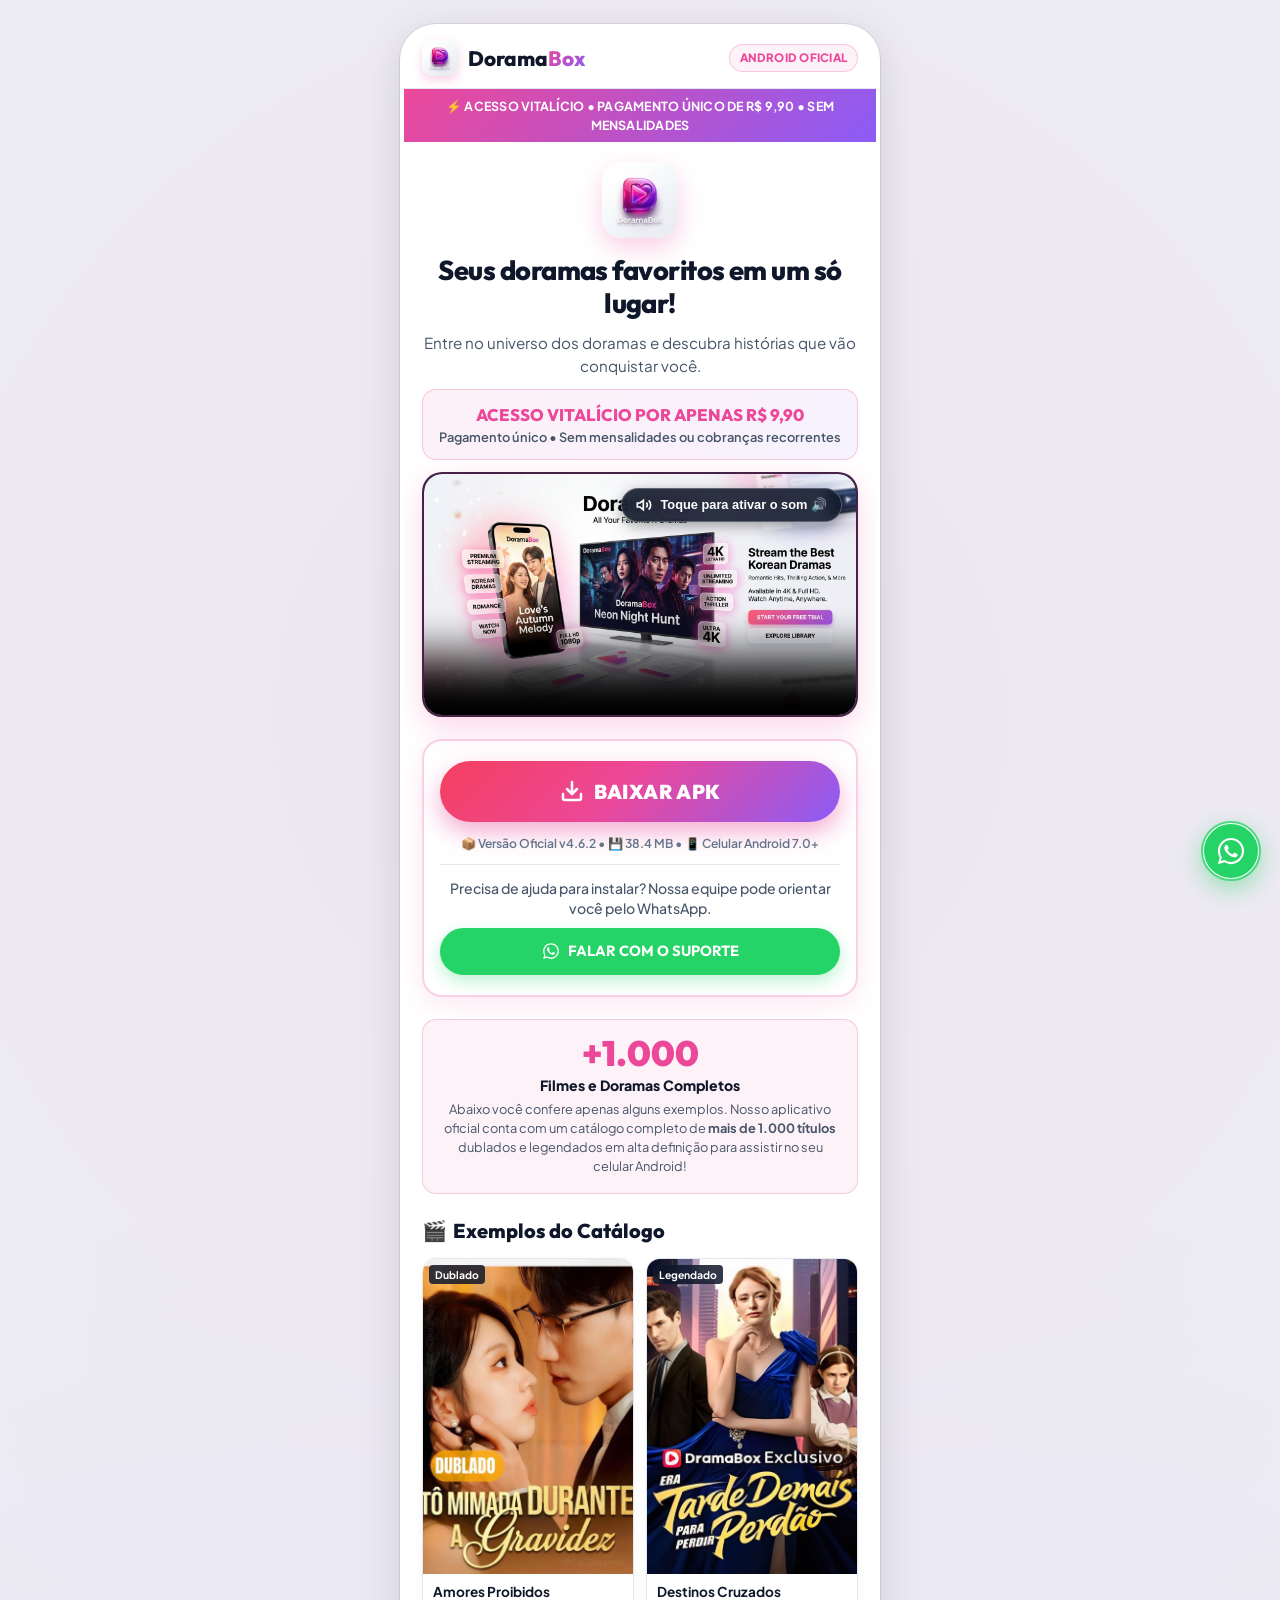
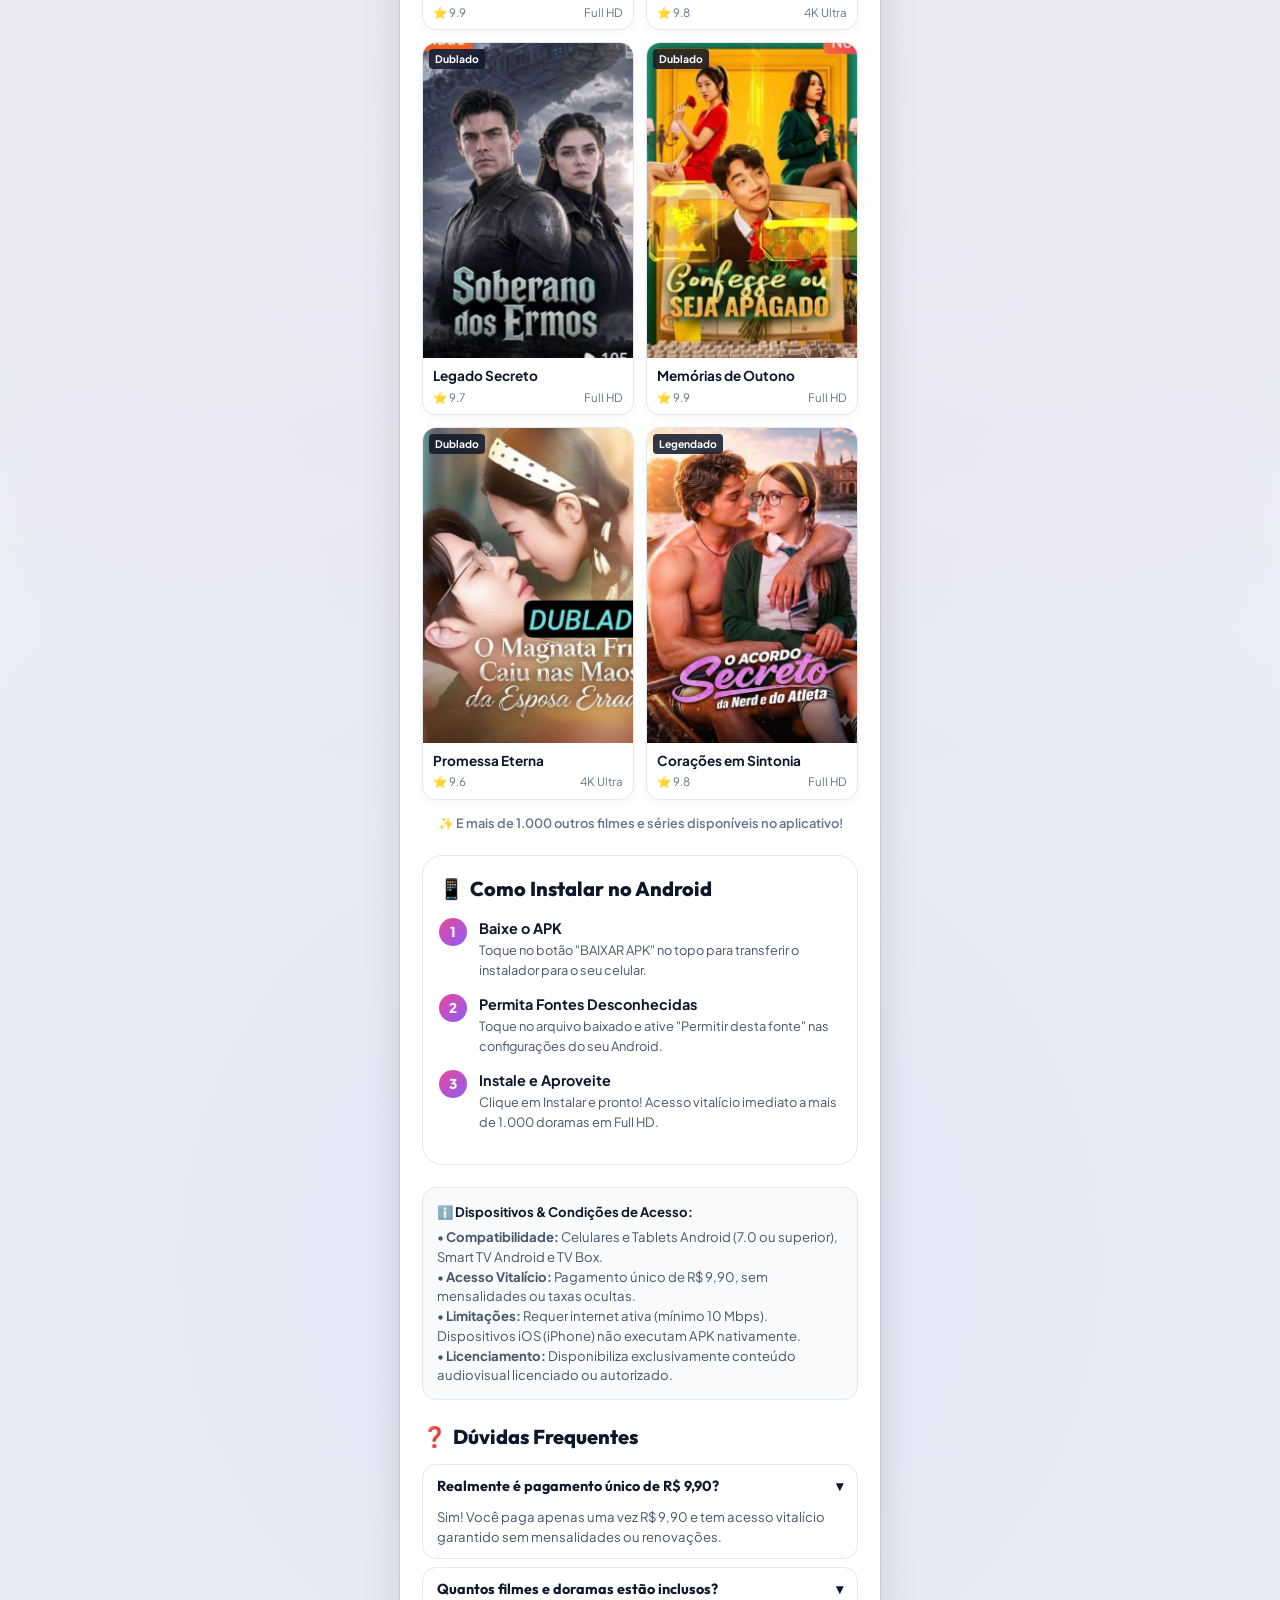
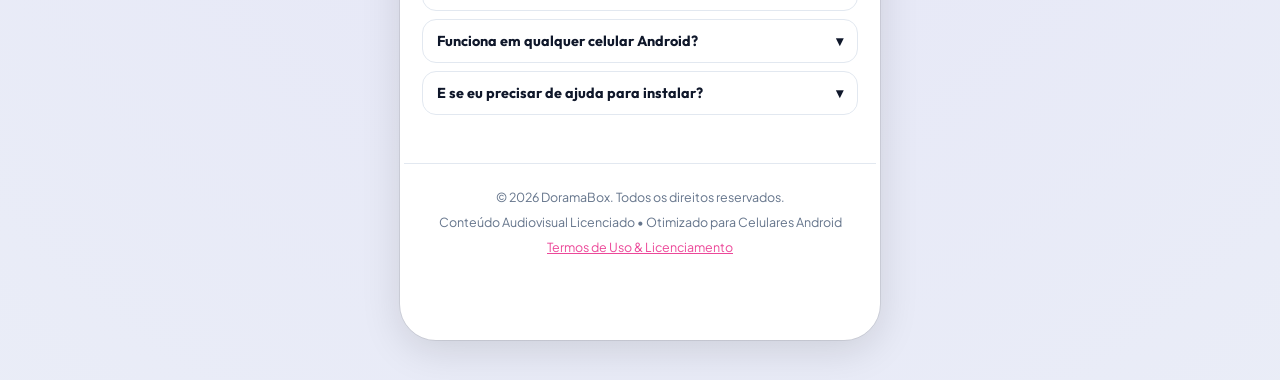
==== commit 74fd53c3: "feat: add VSL autoplay video below promo highlight" ====
--- a/index.html
+++ b/index.html
@@ -61,6 +61,29 @@
           <h3>ACESSO VITALÍCIO POR APENAS R$ 9,90</h3>
           <p>Pagamento único • Sem mensalidades ou cobranças recorrentes</p>
         </div>
+
+        <!-- Vídeo VSL com Autoplay Automático Imediato -->
+        <div class="vsl-video-container" id="vslVideoContainer">
+          <button id="vslUnmuteBtn" class="vsl-unmute-badge" type="button" aria-label="Ativar som do vídeo">
+            <svg width="16" height="16" viewBox="0 0 24 24" fill="none" stroke="currentColor" stroke-width="2.5"><polygon points="11 5 6 9 2 9 2 15 6 15 11 19 11 5"></polygon><path d="M19.07 4.93a10 10 0 0 1 0 14.14M15.54 8.46a5 5 0 0 1 0 7.07"></path></svg>
+            <span>Toque para ativar o som 🔊</span>
+          </button>
+          <video 
+            id="vslVideo" 
+            class="vsl-video-player" 
+            autoplay 
+            muted 
+            loop 
+            playsinline 
+            webkit-playsinline
+            controls
+            preload="auto"
+            poster="assets/img/hero-showcase.jpg">
+            <source src="vsl/video.mp4" type="video/mp4">
+            <source src="vsl/WhatsApp Video 2026-10-21 at 17.54.55.mp4" type="video/mp4">
+            Seu navegador não suporta a reprodução deste vídeo.
+          </video>
+        </div>
       </section>
 
       <!-- ============================================================
--- a/css/style.css
+++ b/css/style.css
@@ -221,6 +221,62 @@
 }
 
 /* ============================================================
+   SEÇÃO DO VÍDEO VSL (AUTOPLAY ABAIXO DO DESTAQUE PROMOCIONAL)
+   ============================================================ */
+.vsl-video-container {
+  width: 100%;
+  position: relative;
+  border-radius: var(--radius-lg);
+  overflow: hidden;
+  background: #0F172A;
+  box-shadow: 0 10px 28px rgba(236, 72, 153, 0.22);
+  border: 2px solid var(--border-brand);
+}
+
+.vsl-video-player {
+  width: 100%;
+  height: auto;
+  display: block;
+  border-radius: calc(var(--radius-lg) - 2px);
+  object-fit: cover;
+  background-color: #000;
+}
+
+.vsl-unmute-badge {
+  position: absolute;
+  top: 14px;
+  right: 14px;
+  background: rgba(15, 23, 42, 0.88);
+  backdrop-filter: blur(8px);
+  -webkit-backdrop-filter: blur(8px);
+  color: #FFFFFF;
+  padding: 8px 14px;
+  border-radius: var(--radius-full);
+  font-size: 0.8rem;
+  font-weight: 700;
+  display: flex;
+  align-items: center;
+  gap: 8px;
+  cursor: pointer;
+  z-index: 10;
+  border: 1px solid rgba(255, 255, 255, 0.25);
+  box-shadow: 0 4px 14px rgba(0, 0, 0, 0.35);
+  animation: pulseBadge 2s infinite;
+  transition: transform 0.2s, background 0.2s;
+}
+
+.vsl-unmute-badge:hover {
+  transform: scale(1.05);
+  background: var(--pink-primary);
+}
+
+@keyframes pulseBadge {
+  0% { transform: scale(1); }
+  50% { transform: scale(1.04); }
+  100% { transform: scale(1); }
+}
+
+/* ============================================================
    SEÇÃO DO BOTÃO ÚNICO DE DOWNLOAD (REQUISITO FUNDAMENTAL)
    ============================================================ */
 .single-download-section {
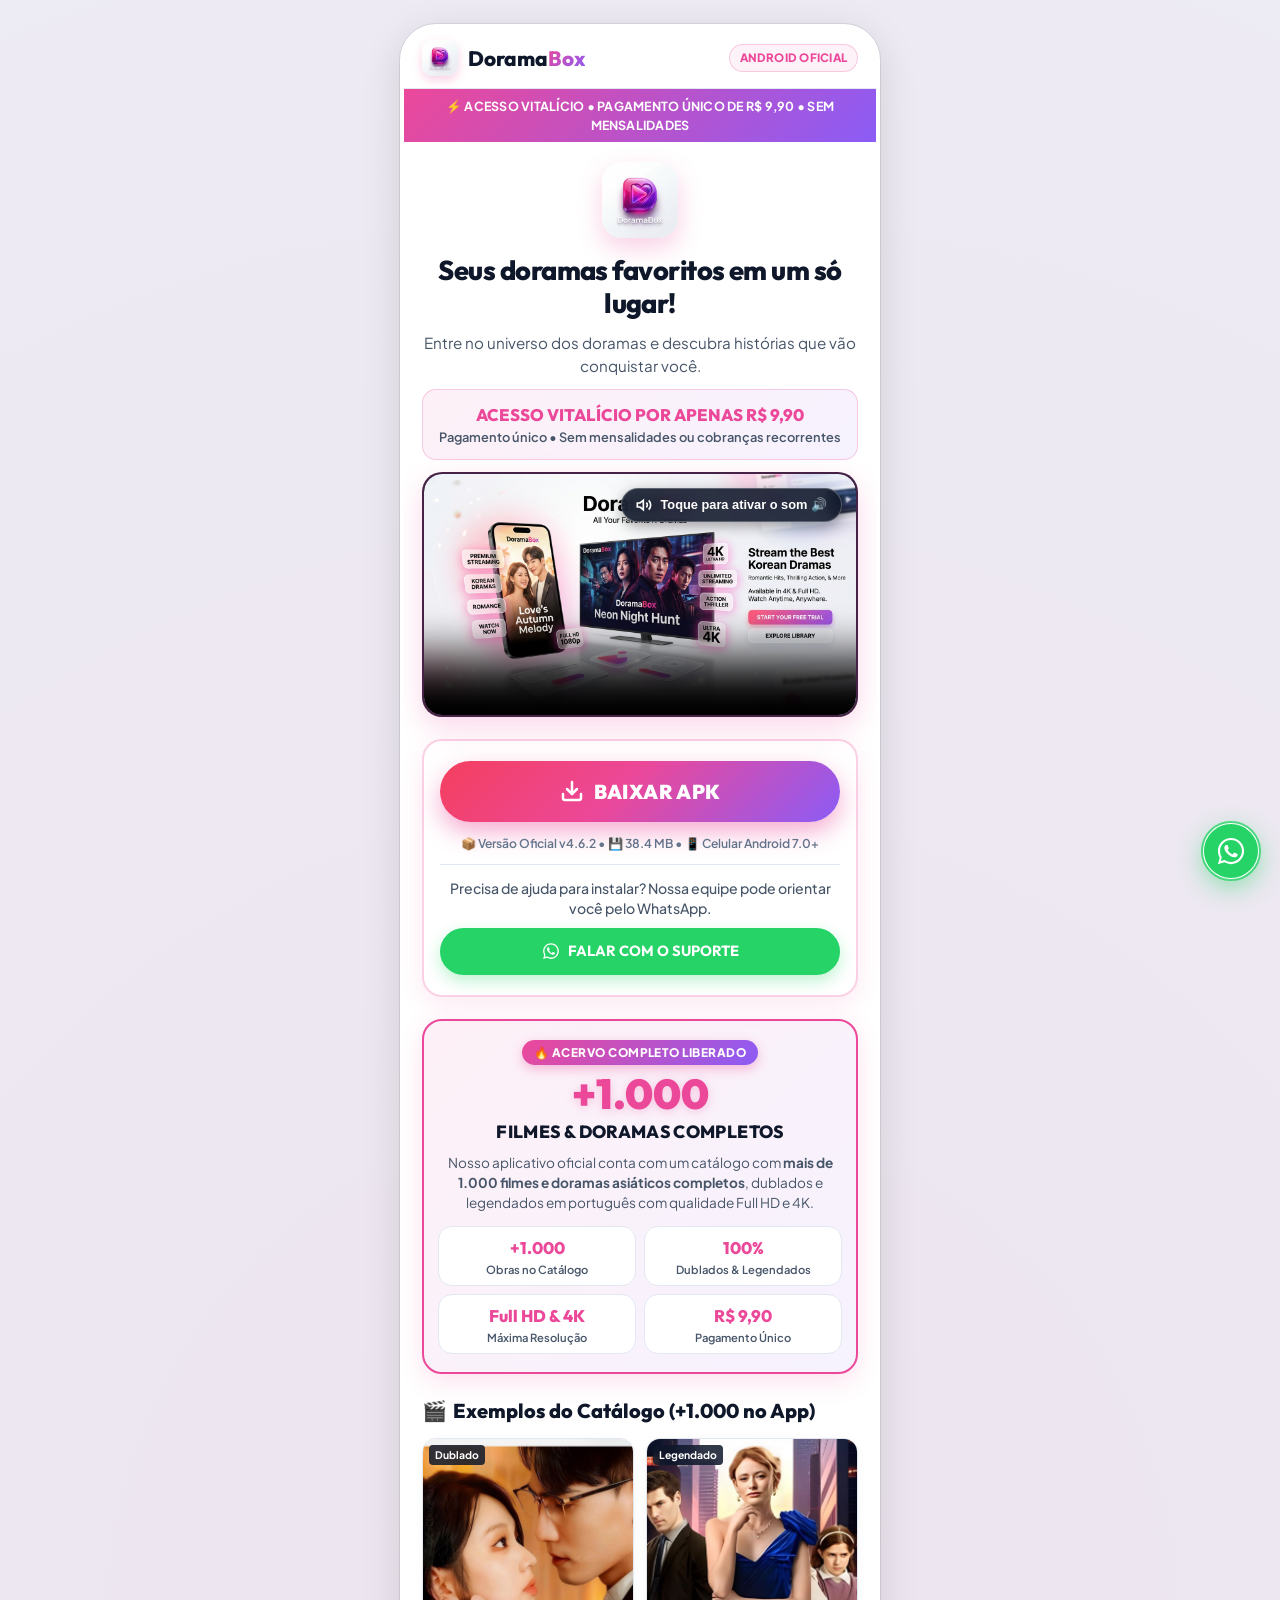
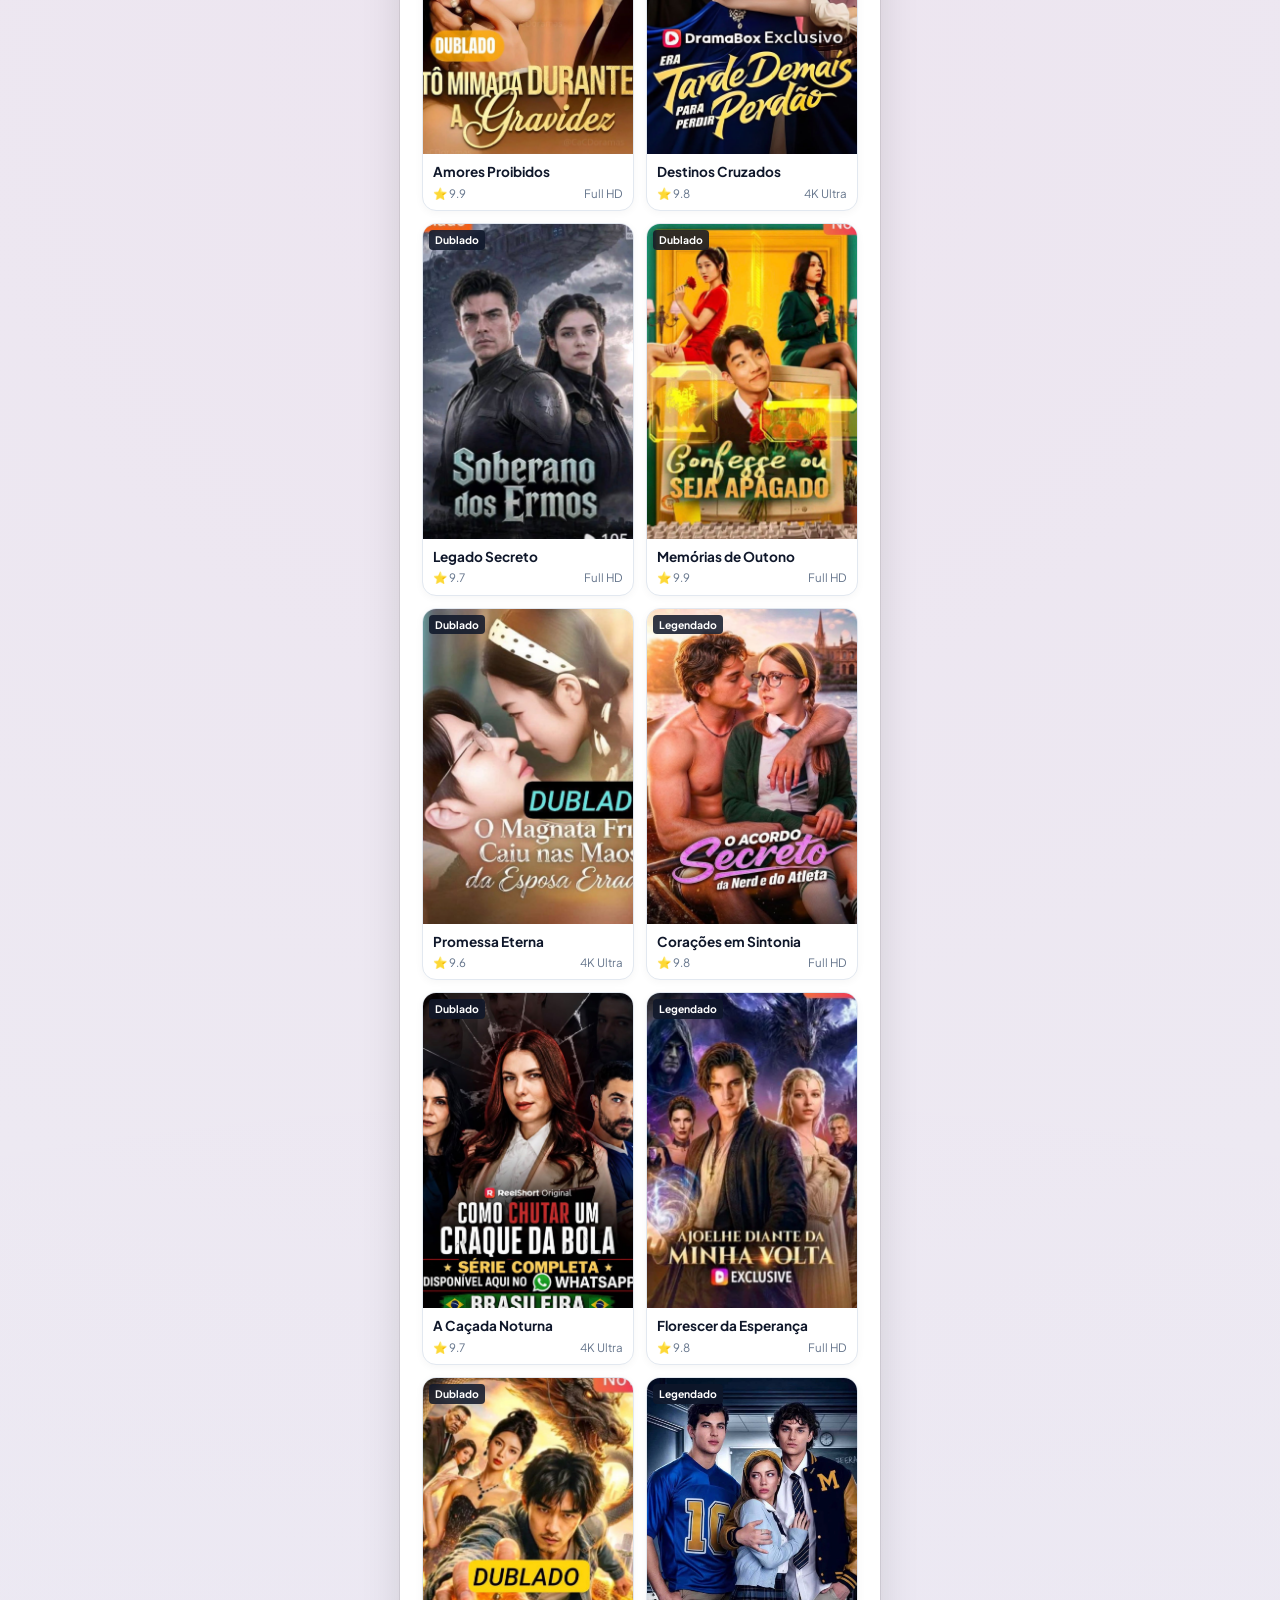
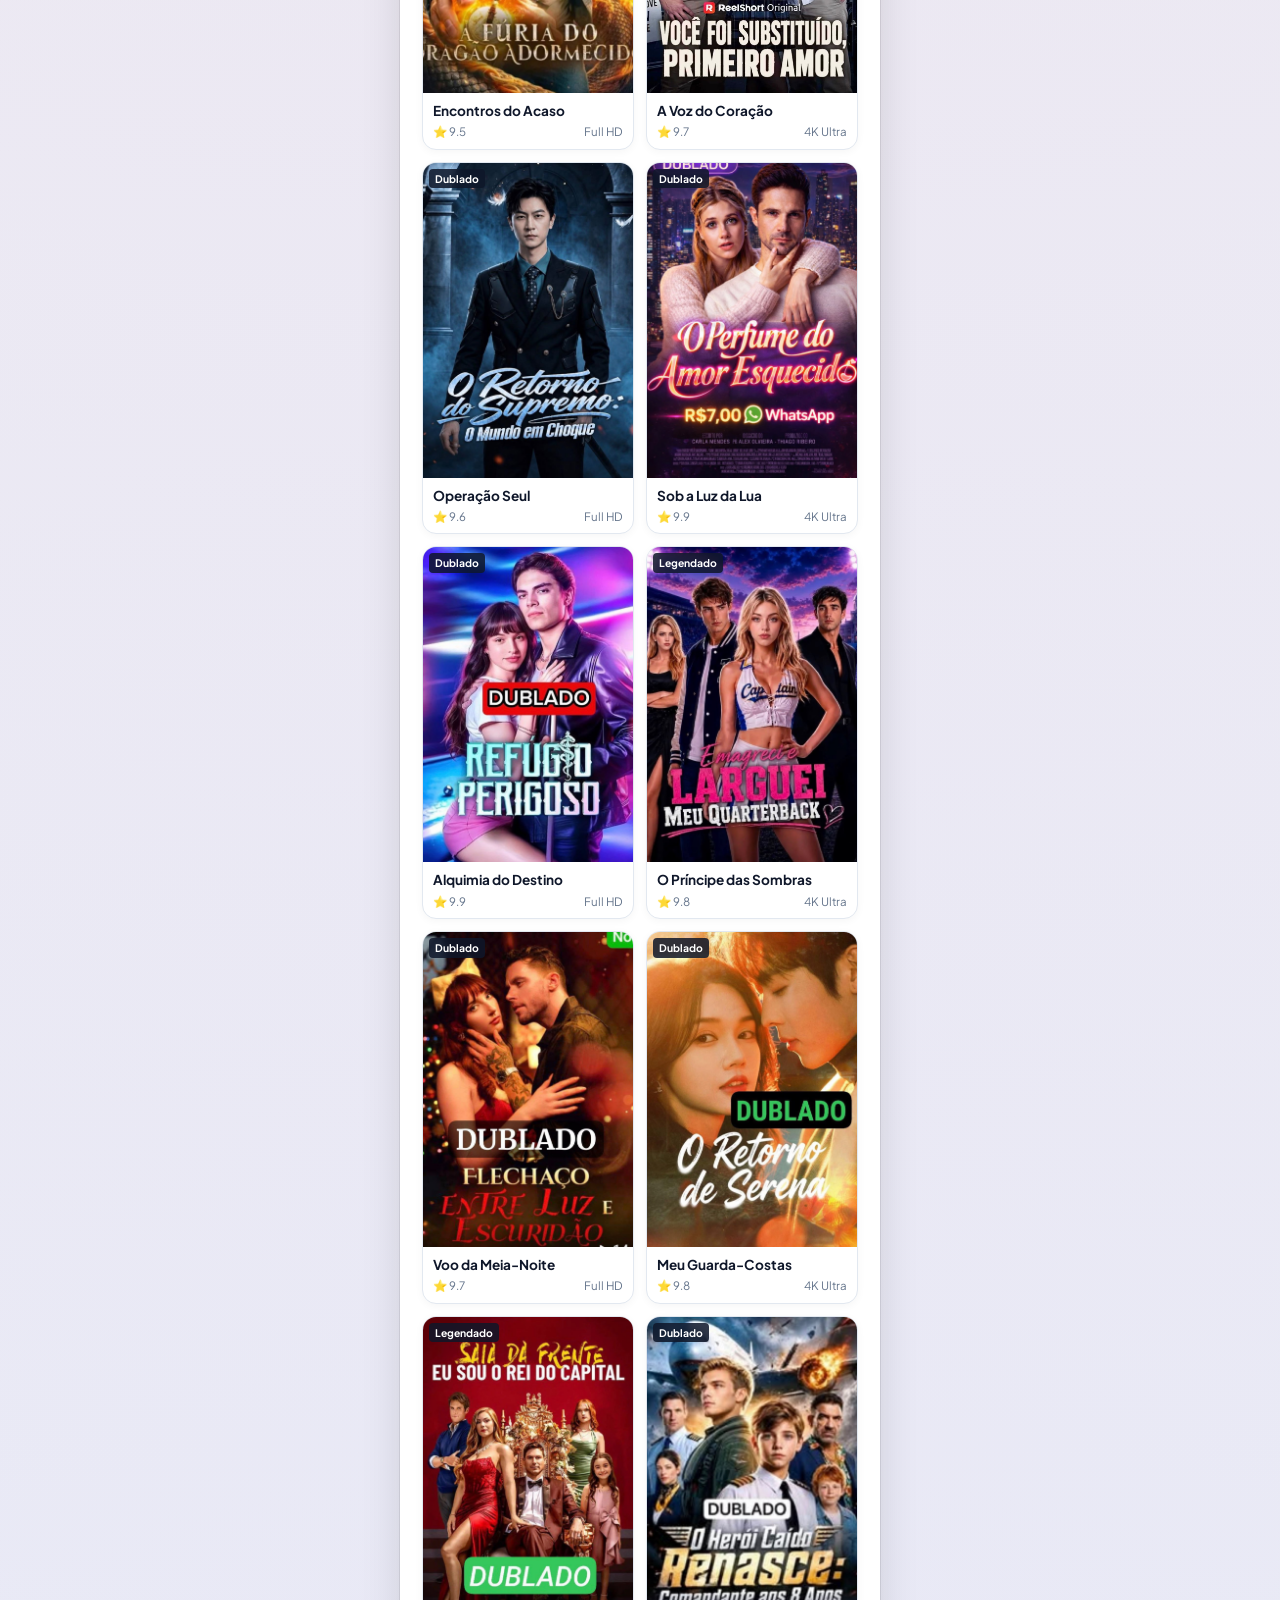
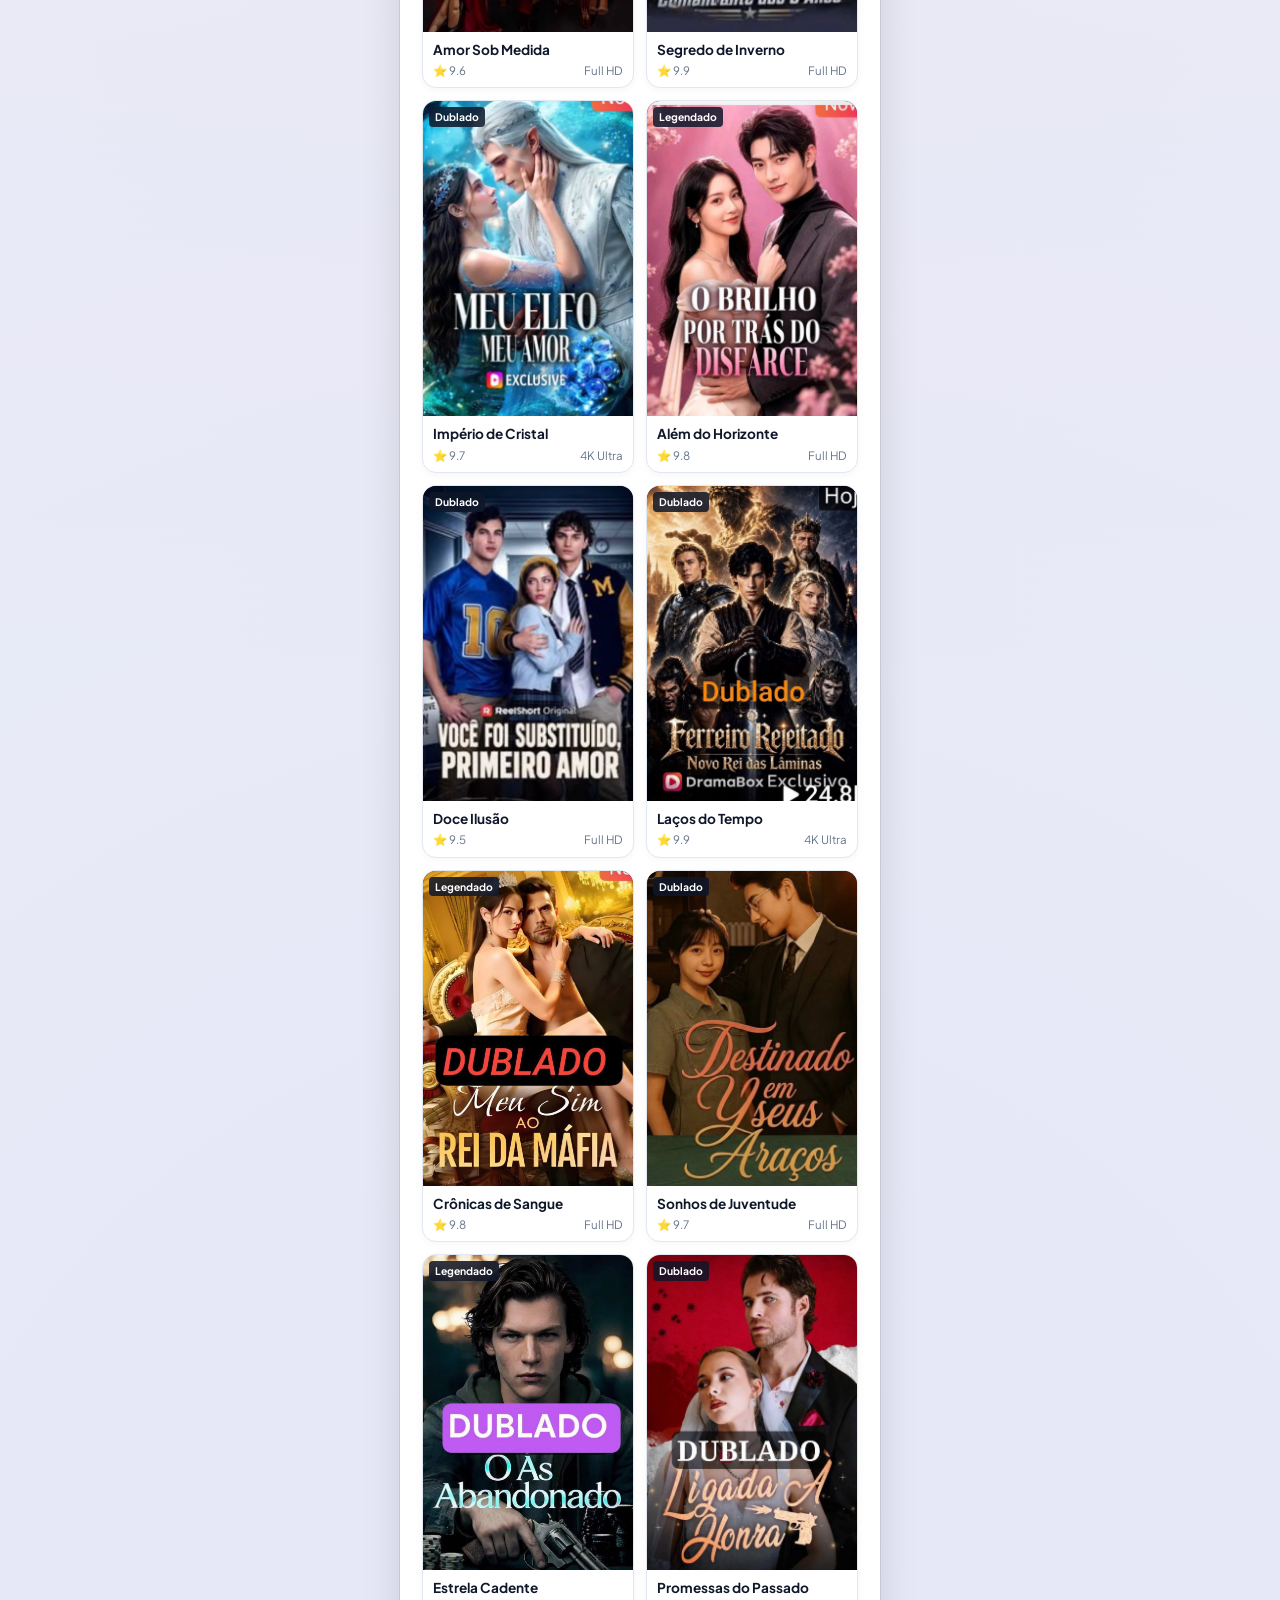
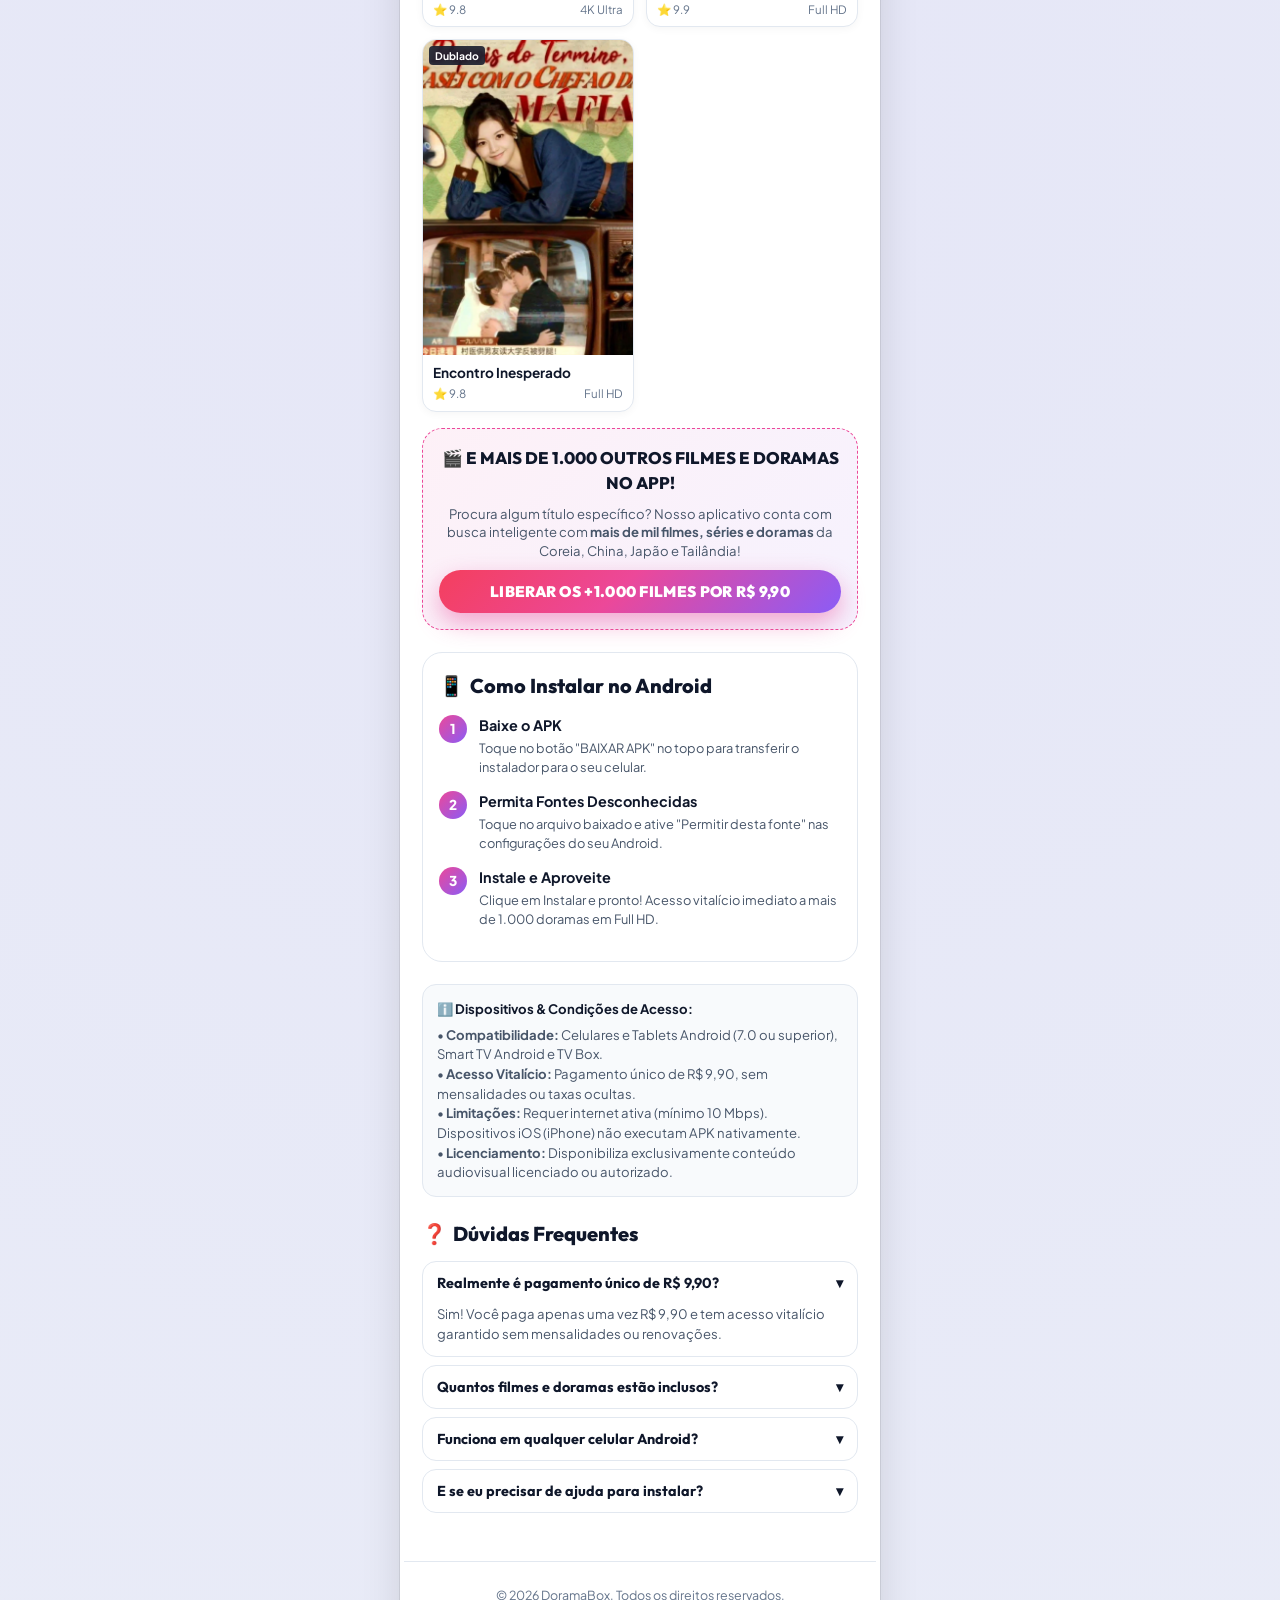
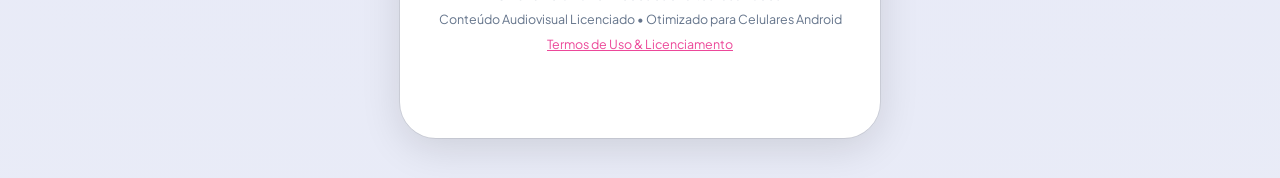
==== commit 4dadcb86: "feat: expand catalog showcase to 27 titles and highlight +1000 movies" ====
--- a/index.html
+++ b/index.html
@@ -123,26 +123,50 @@
 
       </section>
 
-      <!-- Destaque: Mais de 1.000 Filmes & Doramas -->
+      <!-- ============================================================
+           DESTAQUE MÁXIMO: MAIS DE 1.000 FILMES E DORAMAS COMPLETOS
+           ============================================================ -->
       <section class="movies-counter-card">
+        <div class="movies-counter-badge-top">
+          🔥 ACERVO COMPLETO LIBERADO
+        </div>
         <div class="movies-counter-number">+1.000</div>
-        <div class="movies-counter-label">Filmes e Doramas Completos</div>
+        <div class="movies-counter-label">Filmes & Doramas Completos</div>
         <p class="movies-counter-desc">
-          Abaixo você confere apenas alguns exemplos. Nosso aplicativo oficial conta com um catálogo completo de <strong>mais de 1.000 títulos</strong> dublados e legendados em alta definição para assistir no seu celular Android!
+          Nosso aplicativo oficial conta com um catálogo com <strong>mais de 1.000 filmes e doramas asiáticos completos</strong>, dublados e legendados em português com qualidade Full HD e 4K.
         </p>
+        
+        <div class="movies-stats-grid">
+          <div class="movies-stat-pill">
+            <strong>+1.000</strong>
+            <span>Obras no Catálogo</span>
+          </div>
+          <div class="movies-stat-pill">
+            <strong>100%</strong>
+            <span>Dublados & Legendados</span>
+          </div>
+          <div class="movies-stat-pill">
+            <strong>Full HD & 4K</strong>
+            <span>Máxima Resolução</span>
+          </div>
+          <div class="movies-stat-pill">
+            <strong>R$ 9,90</strong>
+            <span>Pagamento Único</span>
+          </div>
+        </div>
       </section>
 
-      <!-- Vitrine de Filmes e Doramas da Pasta Filmes -->
+      <!-- Vitrine Expandida: 24 Exemplos do Catálogo -->
       <section>
         <div class="section-title-mobile">
-          <span>🎬</span> Exemplos do Catálogo
+          <span>🎬</span> Exemplos do Catálogo (+1.000 no App)
         </div>
 
         <div class="mobile-catalog-grid">
           
           <div class="mobile-dorama-card">
             <div class="mobile-dorama-thumb">
-              <img src="assets/img/filmes/dorama-01.jpg" alt="Dorama 1" loading="lazy">
+              <img src="assets/img/filmes/dorama-01.jpg" alt="Amores Proibidos" loading="lazy">
               <span class="mobile-audio-tag">Dublado</span>
             </div>
             <div class="mobile-dorama-info">
@@ -156,7 +180,7 @@
 
           <div class="mobile-dorama-card">
             <div class="mobile-dorama-thumb">
-              <img src="assets/img/filmes/dorama-02.jpg" alt="Dorama 2" loading="lazy">
+              <img src="assets/img/filmes/dorama-02.jpg" alt="Destinos Cruzados" loading="lazy">
               <span class="mobile-audio-tag">Legendado</span>
             </div>
             <div class="mobile-dorama-info">
@@ -170,7 +194,7 @@
 
           <div class="mobile-dorama-card">
             <div class="mobile-dorama-thumb">
-              <img src="assets/img/filmes/dorama-03.jpg" alt="Dorama 3" loading="lazy">
+              <img src="assets/img/filmes/dorama-03.jpg" alt="Legado Secreto" loading="lazy">
               <span class="mobile-audio-tag">Dublado</span>
             </div>
             <div class="mobile-dorama-info">
@@ -184,7 +208,7 @@
 
           <div class="mobile-dorama-card">
             <div class="mobile-dorama-thumb">
-              <img src="assets/img/filmes/dorama-04.jpg" alt="Dorama 4" loading="lazy">
+              <img src="assets/img/filmes/dorama-04.jpg" alt="Memórias de Outono" loading="lazy">
               <span class="mobile-audio-tag">Dublado</span>
             </div>
             <div class="mobile-dorama-info">
@@ -198,7 +222,7 @@
 
           <div class="mobile-dorama-card">
             <div class="mobile-dorama-thumb">
-              <img src="assets/img/filmes/dorama-05.jpg" alt="Dorama 5" loading="lazy">
+              <img src="assets/img/filmes/dorama-05.jpg" alt="Promessa Eterna" loading="lazy">
               <span class="mobile-audio-tag">Dublado</span>
             </div>
             <div class="mobile-dorama-info">
@@ -212,7 +236,7 @@
 
           <div class="mobile-dorama-card">
             <div class="mobile-dorama-thumb">
-              <img src="assets/img/filmes/dorama-06.jpg" alt="Dorama 6" loading="lazy">
+              <img src="assets/img/filmes/dorama-06.jpg" alt="Corações em Sintonia" loading="lazy">
               <span class="mobile-audio-tag">Legendado</span>
             </div>
             <div class="mobile-dorama-info">
@@ -224,10 +248,311 @@
             </div>
           </div>
 
-        </div>
-
-        <div style="text-align: center; margin-top: 14px; font-size: 0.8rem; color: var(--text-muted); font-weight: 600;">
-          ✨ E mais de 1.000 outros filmes e séries disponíveis no aplicativo!
+          <div class="mobile-dorama-card">
+            <div class="mobile-dorama-thumb">
+              <img src="assets/img/filmes/dorama-07.jpg" alt="A Caçada Noturna" loading="lazy">
+              <span class="mobile-audio-tag">Dublado</span>
+            </div>
+            <div class="mobile-dorama-info">
+              <div class="mobile-dorama-title">A Caçada Noturna</div>
+              <div class="mobile-dorama-score">
+                <span>⭐ 9.7</span>
+                <span>4K Ultra</span>
+              </div>
+            </div>
+          </div>
+
+          <div class="mobile-dorama-card">
+            <div class="mobile-dorama-thumb">
+              <img src="assets/img/filmes/dorama-08.jpg" alt="Florescer da Esperança" loading="lazy">
+              <span class="mobile-audio-tag">Legendado</span>
+            </div>
+            <div class="mobile-dorama-info">
+              <div class="mobile-dorama-title">Florescer da Esperança</div>
+              <div class="mobile-dorama-score">
+                <span>⭐ 9.8</span>
+                <span>Full HD</span>
+              </div>
+            </div>
+          </div>
+
+          <div class="mobile-dorama-card">
+            <div class="mobile-dorama-thumb">
+              <img src="assets/img/filmes/dorama-09.jpg" alt="Encontros do Acaso" loading="lazy">
+              <span class="mobile-audio-tag">Dublado</span>
+            </div>
+            <div class="mobile-dorama-info">
+              <div class="mobile-dorama-title">Encontros do Acaso</div>
+              <div class="mobile-dorama-score">
+                <span>⭐ 9.5</span>
+                <span>Full HD</span>
+              </div>
+            </div>
+          </div>
+
+          <div class="mobile-dorama-card">
+            <div class="mobile-dorama-thumb">
+              <img src="assets/img/filmes/dorama-10.jpg" alt="A Voz do Coração" loading="lazy">
+              <span class="mobile-audio-tag">Legendado</span>
+            </div>
+            <div class="mobile-dorama-info">
+              <div class="mobile-dorama-title">A Voz do Coração</div>
+              <div class="mobile-dorama-score">
+                <span>⭐ 9.7</span>
+                <span>4K Ultra</span>
+              </div>
+            </div>
+          </div>
+
+          <div class="mobile-dorama-card">
+            <div class="mobile-dorama-thumb">
+              <img src="assets/img/filmes/dorama-11.jpg" alt="Operação Seul" loading="lazy">
+              <span class="mobile-audio-tag">Dublado</span>
+            </div>
+            <div class="mobile-dorama-info">
+              <div class="mobile-dorama-title">Operação Seul</div>
+              <div class="mobile-dorama-score">
+                <span>⭐ 9.6</span>
+                <span>Full HD</span>
+              </div>
+            </div>
+          </div>
+
+          <div class="mobile-dorama-card">
+            <div class="mobile-dorama-thumb">
+              <img src="assets/img/filmes/dorama-12.jpg" alt="Sob a Luz da Lua" loading="lazy">
+              <span class="mobile-audio-tag">Dublado</span>
+            </div>
+            <div class="mobile-dorama-info">
+              <div class="mobile-dorama-title">Sob a Luz da Lua</div>
+              <div class="mobile-dorama-score">
+                <span>⭐ 9.9</span>
+                <span>4K Ultra</span>
+              </div>
+            </div>
+          </div>
+
+          <div class="mobile-dorama-card">
+            <div class="mobile-dorama-thumb">
+              <img src="assets/img/filmes/dorama-13.jpg" alt="Alquimia do Destino" loading="lazy">
+              <span class="mobile-audio-tag">Dublado</span>
+            </div>
+            <div class="mobile-dorama-info">
+              <div class="mobile-dorama-title">Alquimia do Destino</div>
+              <div class="mobile-dorama-score">
+                <span>⭐ 9.9</span>
+                <span>Full HD</span>
+              </div>
+            </div>
+          </div>
+
+          <div class="mobile-dorama-card">
+            <div class="mobile-dorama-thumb">
+              <img src="assets/img/filmes/dorama-14.jpg" alt="O Príncipe das Sombras" loading="lazy">
+              <span class="mobile-audio-tag">Legendado</span>
+            </div>
+            <div class="mobile-dorama-info">
+              <div class="mobile-dorama-title">O Príncipe das Sombras</div>
+              <div class="mobile-dorama-score">
+                <span>⭐ 9.8</span>
+                <span>4K Ultra</span>
+              </div>
+            </div>
+          </div>
+
+          <div class="mobile-dorama-card">
+            <div class="mobile-dorama-thumb">
+              <img src="assets/img/filmes/dorama-15.jpg" alt="Voo da Meia-Noite" loading="lazy">
+              <span class="mobile-audio-tag">Dublado</span>
+            </div>
+            <div class="mobile-dorama-info">
+              <div class="mobile-dorama-title">Voo da Meia-Noite</div>
+              <div class="mobile-dorama-score">
+                <span>⭐ 9.7</span>
+                <span>Full HD</span>
+              </div>
+            </div>
+          </div>
+
+          <div class="mobile-dorama-card">
+            <div class="mobile-dorama-thumb">
+              <img src="assets/img/filmes/dorama-16.jpg" alt="Meu Guarda-Costas" loading="lazy">
+              <span class="mobile-audio-tag">Dublado</span>
+            </div>
+            <div class="mobile-dorama-info">
+              <div class="mobile-dorama-title">Meu Guarda-Costas</div>
+              <div class="mobile-dorama-score">
+                <span>⭐ 9.8</span>
+                <span>4K Ultra</span>
+              </div>
+            </div>
+          </div>
+
+          <div class="mobile-dorama-card">
+            <div class="mobile-dorama-thumb">
+              <img src="assets/img/filmes/dorama-17.jpg" alt="Amor Sob Medida" loading="lazy">
+              <span class="mobile-audio-tag">Legendado</span>
+            </div>
+            <div class="mobile-dorama-info">
+              <div class="mobile-dorama-title">Amor Sob Medida</div>
+              <div class="mobile-dorama-score">
+                <span>⭐ 9.6</span>
+                <span>Full HD</span>
+              </div>
+            </div>
+          </div>
+
+          <div class="mobile-dorama-card">
+            <div class="mobile-dorama-thumb">
+              <img src="assets/img/filmes/dorama-18.jpg" alt="Segredo de Inverno" loading="lazy">
+              <span class="mobile-audio-tag">Dublado</span>
+            </div>
+            <div class="mobile-dorama-info">
+              <div class="mobile-dorama-title">Segredo de Inverno</div>
+              <div class="mobile-dorama-score">
+                <span>⭐ 9.9</span>
+                <span>Full HD</span>
+              </div>
+            </div>
+          </div>
+
+          <div class="mobile-dorama-card">
+            <div class="mobile-dorama-thumb">
+              <img src="assets/img/filmes/dorama-19.jpg" alt="Império de Cristal" loading="lazy">
+              <span class="mobile-audio-tag">Dublado</span>
+            </div>
+            <div class="mobile-dorama-info">
+              <div class="mobile-dorama-title">Império de Cristal</div>
+              <div class="mobile-dorama-score">
+                <span>⭐ 9.7</span>
+                <span>4K Ultra</span>
+              </div>
+            </div>
+          </div>
+
+          <div class="mobile-dorama-card">
+            <div class="mobile-dorama-thumb">
+              <img src="assets/img/filmes/dorama-20.jpg" alt="Além do Horizonte" loading="lazy">
+              <span class="mobile-audio-tag">Legendado</span>
+            </div>
+            <div class="mobile-dorama-info">
+              <div class="mobile-dorama-title">Além do Horizonte</div>
+              <div class="mobile-dorama-score">
+                <span>⭐ 9.8</span>
+                <span>Full HD</span>
+              </div>
+            </div>
+          </div>
+
+          <div class="mobile-dorama-card">
+            <div class="mobile-dorama-thumb">
+              <img src="assets/img/filmes/dorama-21.jpg" alt="Doce Ilusão" loading="lazy">
+              <span class="mobile-audio-tag">Dublado</span>
+            </div>
+            <div class="mobile-dorama-info">
+              <div class="mobile-dorama-title">Doce Ilusão</div>
+              <div class="mobile-dorama-score">
+                <span>⭐ 9.5</span>
+                <span>Full HD</span>
+              </div>
+            </div>
+          </div>
+
+          <div class="mobile-dorama-card">
+            <div class="mobile-dorama-thumb">
+              <img src="assets/img/filmes/dorama-22.jpg" alt="Laços do Tempo" loading="lazy">
+              <span class="mobile-audio-tag">Dublado</span>
+            </div>
+            <div class="mobile-dorama-info">
+              <div class="mobile-dorama-title">Laços do Tempo</div>
+              <div class="mobile-dorama-score">
+                <span>⭐ 9.9</span>
+                <span>4K Ultra</span>
+              </div>
+            </div>
+          </div>
+
+          <div class="mobile-dorama-card">
+            <div class="mobile-dorama-thumb">
+              <img src="assets/img/filmes/dorama-23.jpg" alt="Crônicas de Sangue" loading="lazy">
+              <span class="mobile-audio-tag">Legendado</span>
+            </div>
+            <div class="mobile-dorama-info">
+              <div class="mobile-dorama-title">Crônicas de Sangue</div>
+              <div class="mobile-dorama-score">
+                <span>⭐ 9.8</span>
+                <span>Full HD</span>
+              </div>
+            </div>
+          </div>
+
+          <div class="mobile-dorama-card">
+            <div class="mobile-dorama-thumb">
+              <img src="assets/img/filmes/dorama-24.jpg" alt="Sonhos de Juventude" loading="lazy">
+              <span class="mobile-audio-tag">Dublado</span>
+            </div>
+            <div class="mobile-dorama-info">
+              <div class="mobile-dorama-title">Sonhos de Juventude</div>
+              <div class="mobile-dorama-score">
+                <span>⭐ 9.7</span>
+                <span>Full HD</span>
+              </div>
+            </div>
+          </div>
+
+          <div class="mobile-dorama-card">
+            <div class="mobile-dorama-thumb">
+              <img src="assets/img/filmes/dorama-25.jpg" alt="Estrela Cadente" loading="lazy">
+              <span class="mobile-audio-tag">Legendado</span>
+            </div>
+            <div class="mobile-dorama-info">
+              <div class="mobile-dorama-title">Estrela Cadente</div>
+              <div class="mobile-dorama-score">
+                <span>⭐ 9.8</span>
+                <span>4K Ultra</span>
+              </div>
+            </div>
+          </div>
+
+          <div class="mobile-dorama-card">
+            <div class="mobile-dorama-thumb">
+              <img src="assets/img/filmes/dorama-26.jpg" alt="Promessas do Passado" loading="lazy">
+              <span class="mobile-audio-tag">Dublado</span>
+            </div>
+            <div class="mobile-dorama-info">
+              <div class="mobile-dorama-title">Promessas do Passado</div>
+              <div class="mobile-dorama-score">
+                <span>⭐ 9.9</span>
+                <span>Full HD</span>
+              </div>
+            </div>
+          </div>
+
+          <div class="mobile-dorama-card">
+            <div class="mobile-dorama-thumb">
+              <img src="assets/img/filmes/dorama-27.jpg" alt="Encontro Inesperado" loading="lazy">
+              <span class="mobile-audio-tag">Dublado</span>
+            </div>
+            <div class="mobile-dorama-info">
+              <div class="mobile-dorama-title">Encontro Inesperado</div>
+              <div class="mobile-dorama-score">
+                <span>⭐ 9.8</span>
+                <span>Full HD</span>
+              </div>
+            </div>
+          </div>
+
+        </div>
+
+        <!-- Banner de Fechamento: Mais de 1.000 Filmes Disponíveis -->
+        <div class="catalog-more-banner">
+          <h4>🎬 E MAIS DE 1.000 OUTROS FILMES E DORAMAS NO APP!</h4>
+          <p>
+            Procura algum título específico? Nosso aplicativo conta com busca inteligente com <strong>mais de mil filmes, séries e doramas</strong> da Coreia, China, Japão e Tailândia!
+          </p>
+          <button onclick="handleSingleDownloadButton()" class="single-download-btn" style="padding: 12px 18px; font-size: 0.95rem;">
+            LIBERAR OS +1.000 FILMES POR R$ 9,90
+          </button>
         </div>
       </section>
 
--- a/css/style.css
+++ b/css/style.css
@@ -377,32 +377,112 @@
 
 /* Destaque: Mais de 1.000 Filmes & Doramas */
 .movies-counter-card {
-  background: var(--pink-light);
-  border: 1.5px solid rgba(236, 72, 153, 0.25);
-  border-radius: var(--radius-md);
-  padding: 16px;
+  background: linear-gradient(135deg, rgba(236, 72, 153, 0.08) 0%, rgba(139, 92, 246, 0.08) 100%);
+  border: 2px solid var(--pink-primary);
+  border-radius: var(--radius-lg);
+  padding: 18px 14px;
   text-align: center;
+  box-shadow: 0 8px 24px rgba(236, 72, 153, 0.16);
+  position: relative;
+  overflow: hidden;
+}
+
+.movies-counter-badge-top {
+  display: inline-flex;
+  align-items: center;
+  gap: 6px;
+  background: var(--gradient-brand);
+  color: #FFFFFF;
+  padding: 4px 12px;
+  border-radius: var(--radius-full);
+  font-size: 0.74rem;
+  font-weight: 800;
+  text-transform: uppercase;
+  letter-spacing: 0.04em;
+  margin-bottom: 8px;
+  box-shadow: 0 4px 12px rgba(236, 72, 153, 0.35);
 }
 
 .movies-counter-number {
   font-family: var(--font-heading);
-  font-size: 2.2rem;
+  font-size: 2.6rem;
   font-weight: 900;
   color: var(--pink-primary);
   line-height: 1;
+  text-shadow: 0 2px 10px rgba(236, 72, 153, 0.25);
 }
 
 .movies-counter-label {
-  font-size: 0.88rem;
+  font-family: var(--font-heading);
+  font-size: 1.1rem;
   font-weight: 800;
   color: var(--text-primary);
   margin-top: 4px;
+  text-transform: uppercase;
+  letter-spacing: 0.02em;
 }
 
 .movies-counter-desc {
-  font-size: 0.8rem;
-  color: var(--text-secondary);
-  margin-top: 4px;
+  font-size: 0.85rem;
+  color: var(--text-secondary);
+  margin-top: 8px;
+  line-height: 1.45;
+}
+
+.movies-stats-grid {
+  display: grid;
+  grid-template-columns: repeat(2, 1fr);
+  gap: 8px;
+  margin-top: 14px;
+}
+
+.movies-stat-pill {
+  background: #FFFFFF;
+  border: 1px solid var(--border-light);
+  border-radius: var(--radius-md);
+  padding: 8px 6px;
+  display: flex;
+  flex-direction: column;
+  align-items: center;
+}
+
+.movies-stat-pill strong {
+  font-family: var(--font-heading);
+  font-size: 1.05rem;
+  color: var(--pink-primary);
+  font-weight: 800;
+}
+
+.movies-stat-pill span {
+  font-size: 0.7rem;
+  color: var(--text-secondary);
+  font-weight: 600;
+}
+
+.catalog-more-banner {
+  background: var(--gradient-soft);
+  border: 1.5px dashed var(--pink-primary);
+  border-radius: var(--radius-lg);
+  padding: 16px;
+  text-align: center;
+  margin-top: 16px;
+  display: flex;
+  flex-direction: column;
+  gap: 10px;
+  align-items: center;
+}
+
+.catalog-more-banner h4 {
+  font-family: var(--font-heading);
+  font-size: 1.05rem;
+  font-weight: 800;
+  color: var(--text-primary);
+}
+
+.catalog-more-banner p {
+  font-size: 0.82rem;
+  color: var(--text-secondary);
+  line-height: 1.4;
 }
 
 /* Vitrine de Pôsteres no Formato Celular */
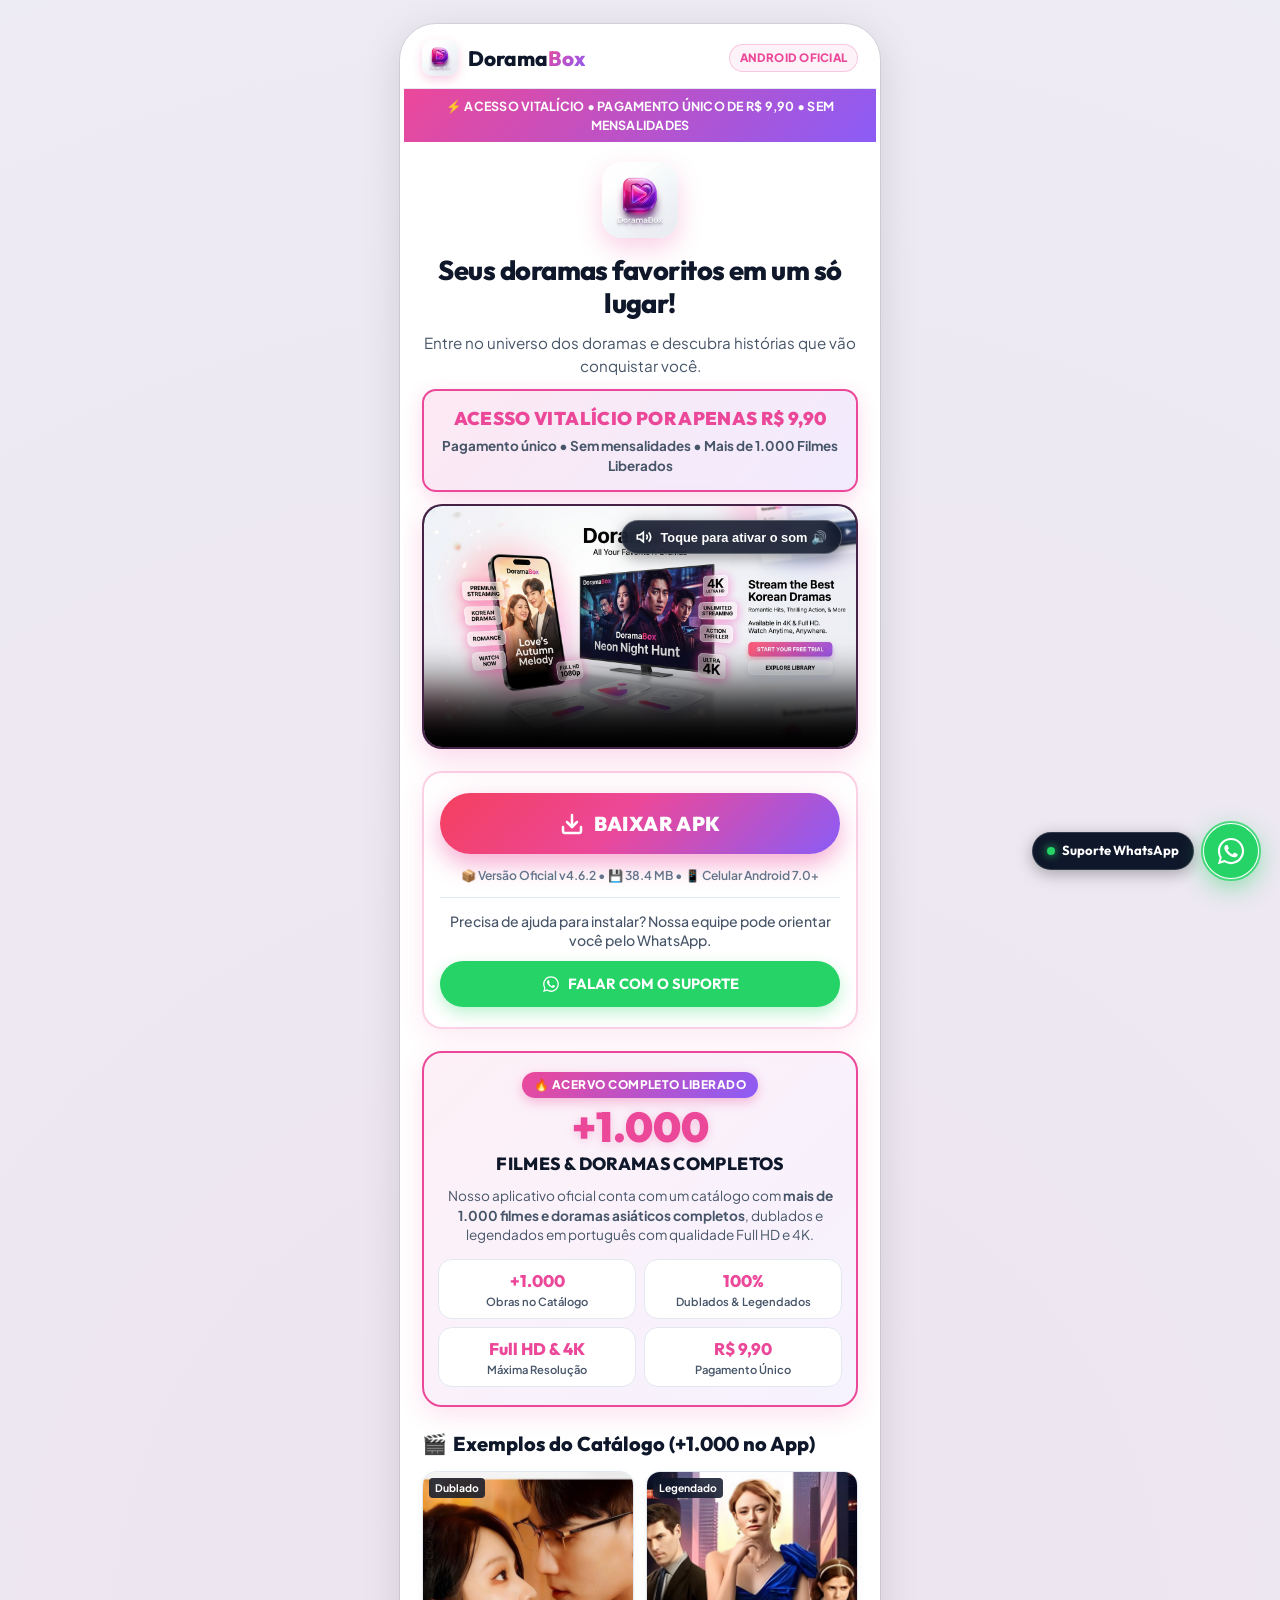
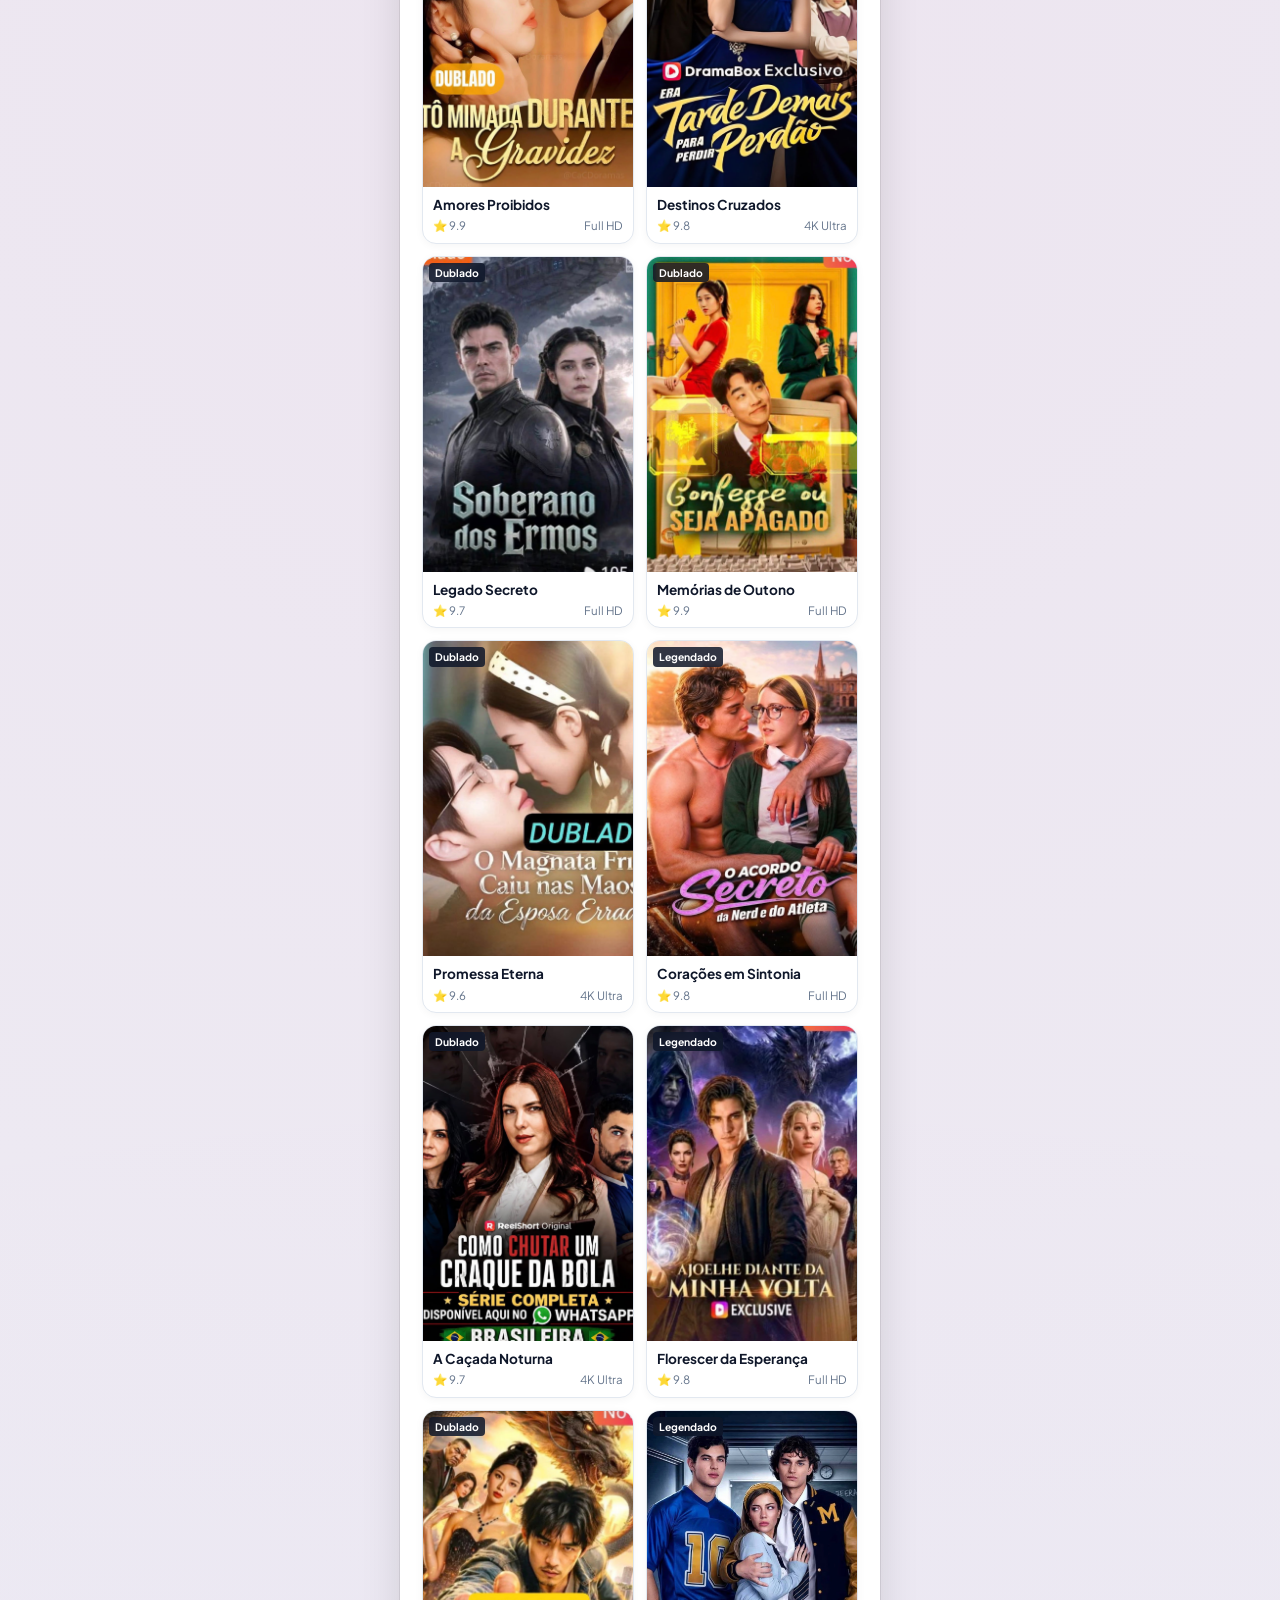
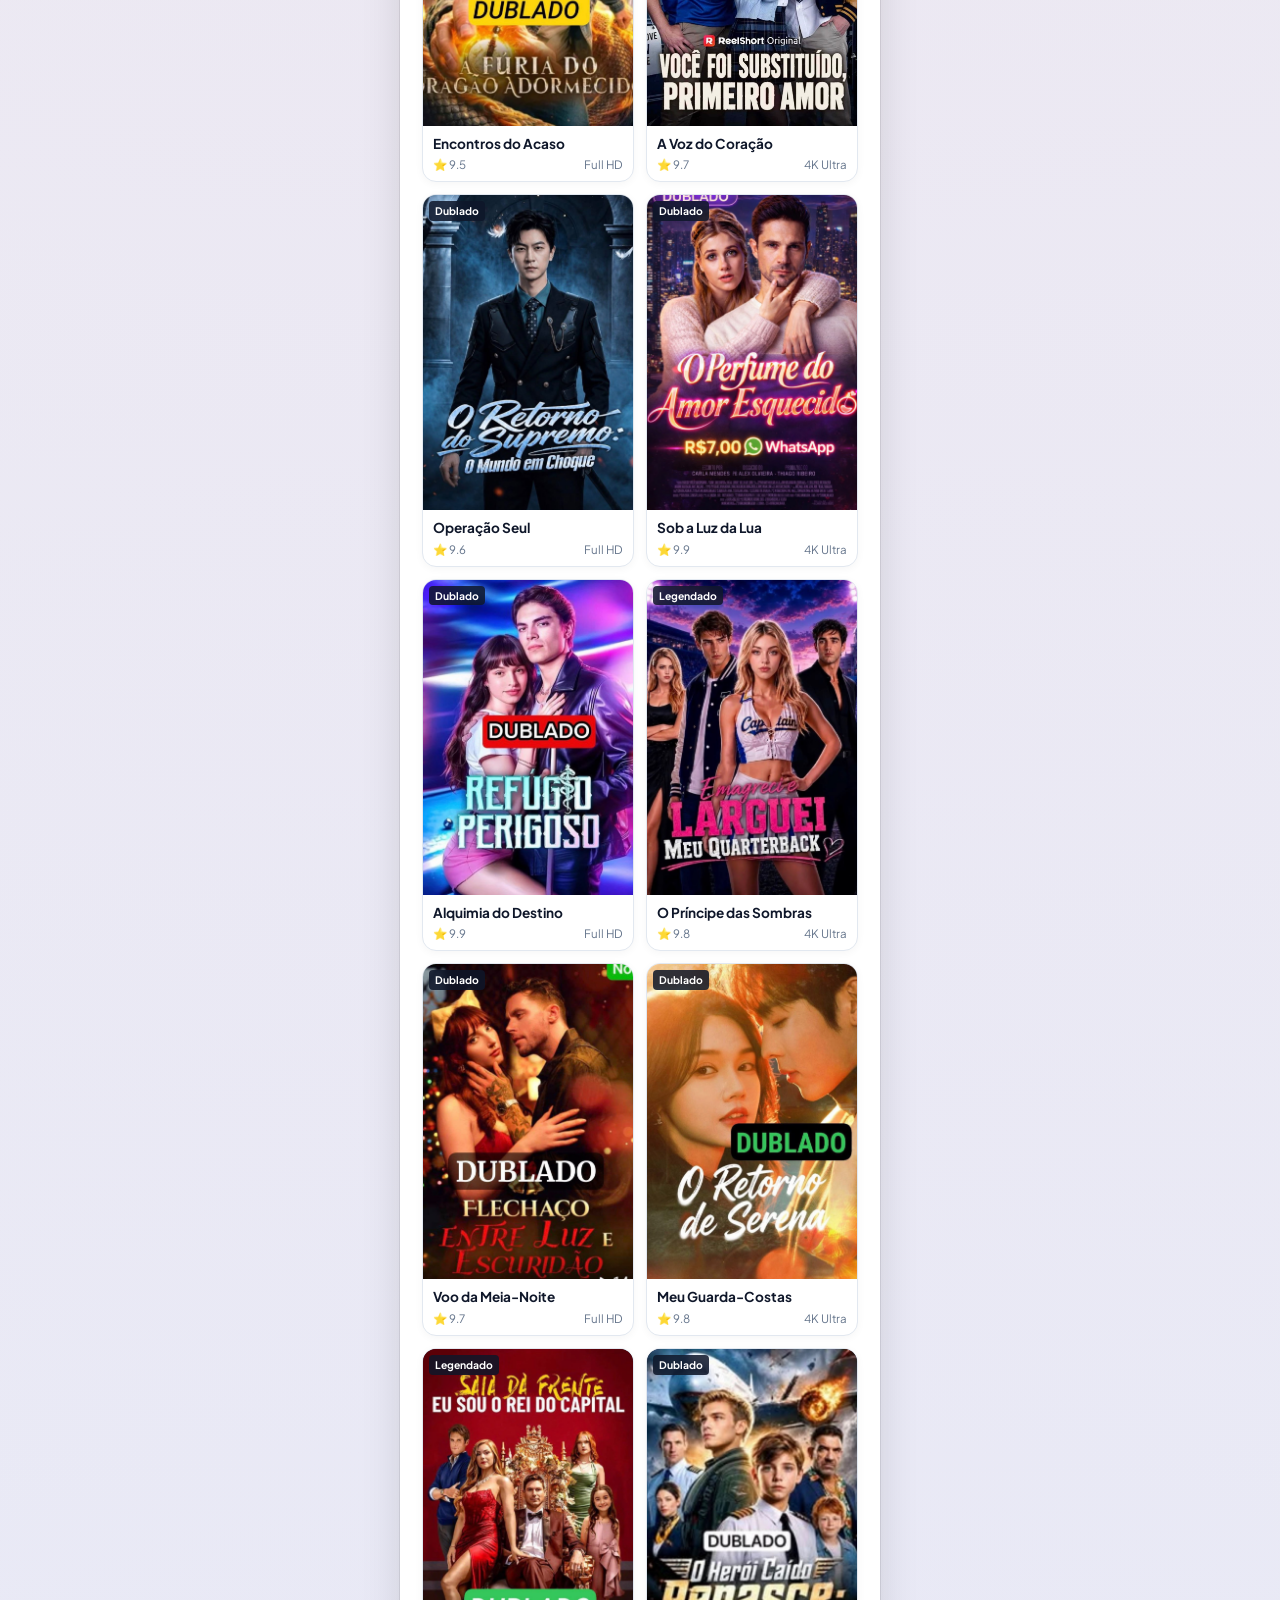
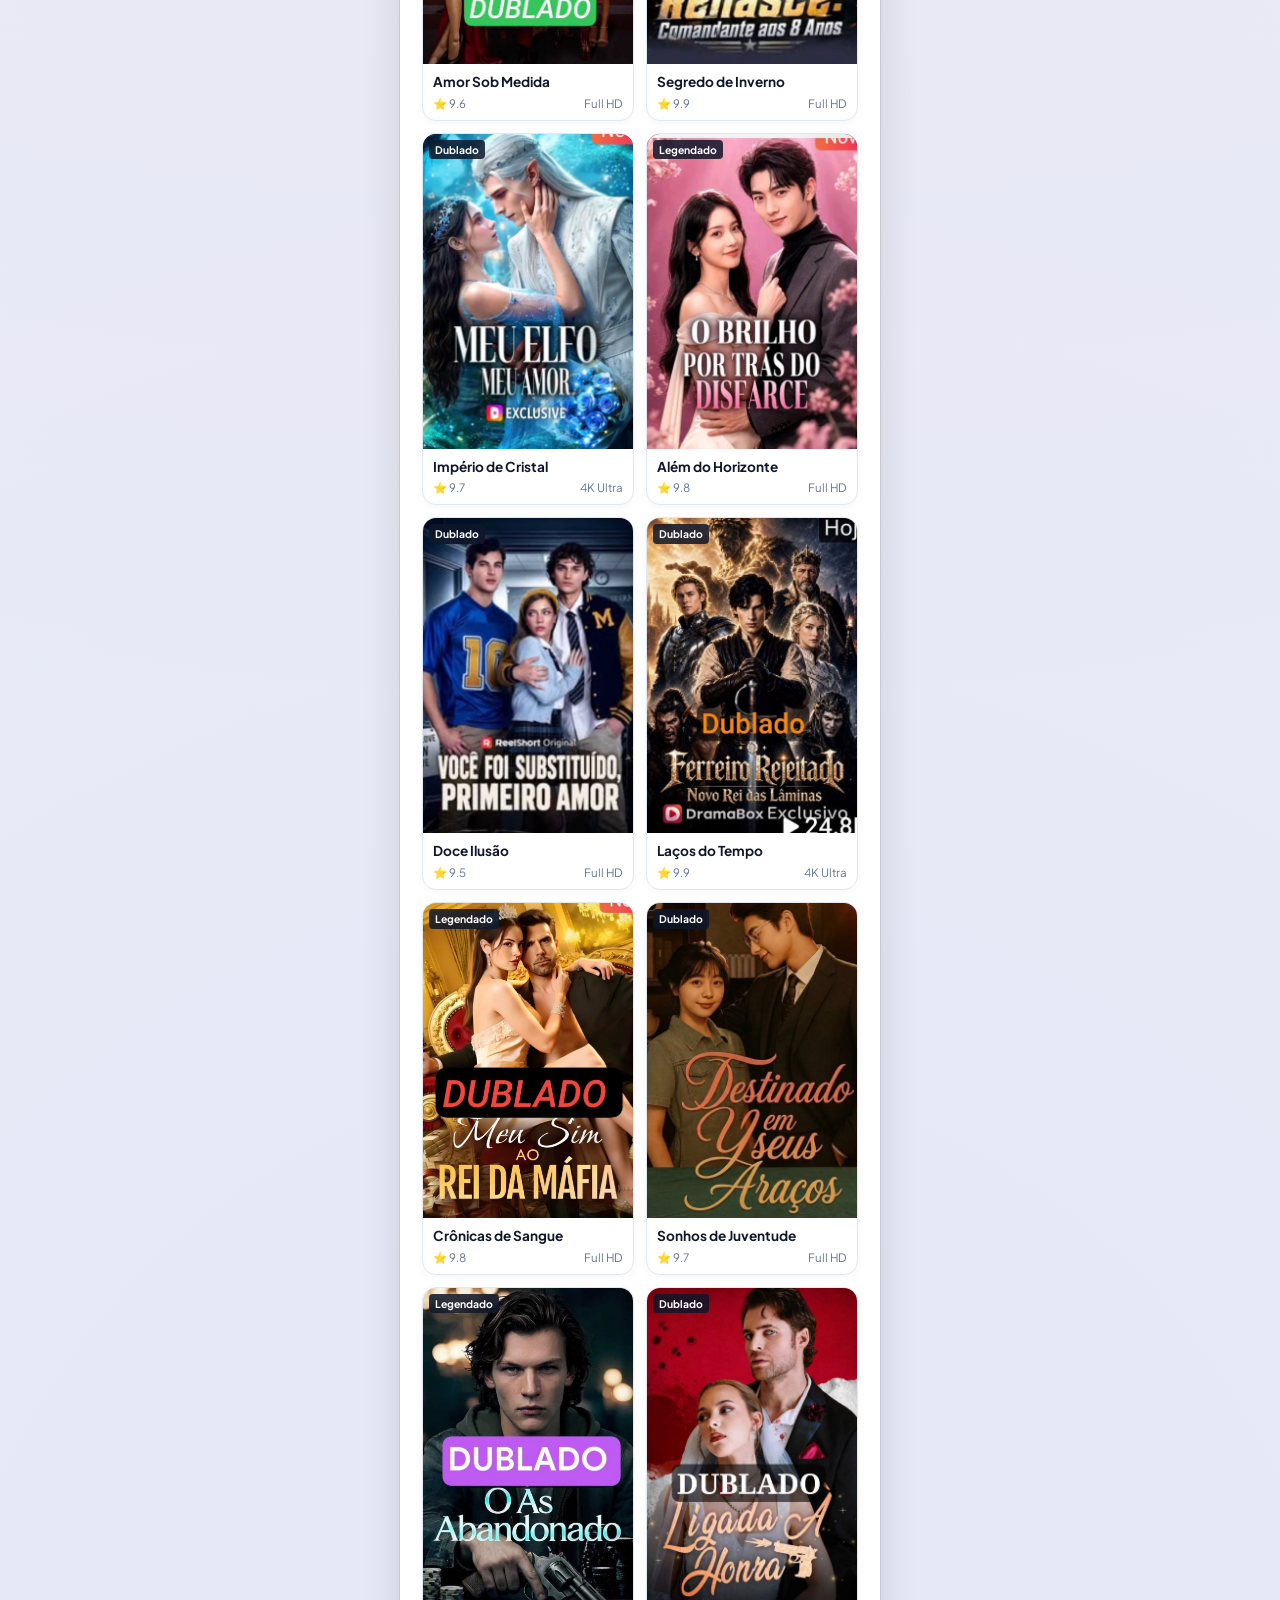
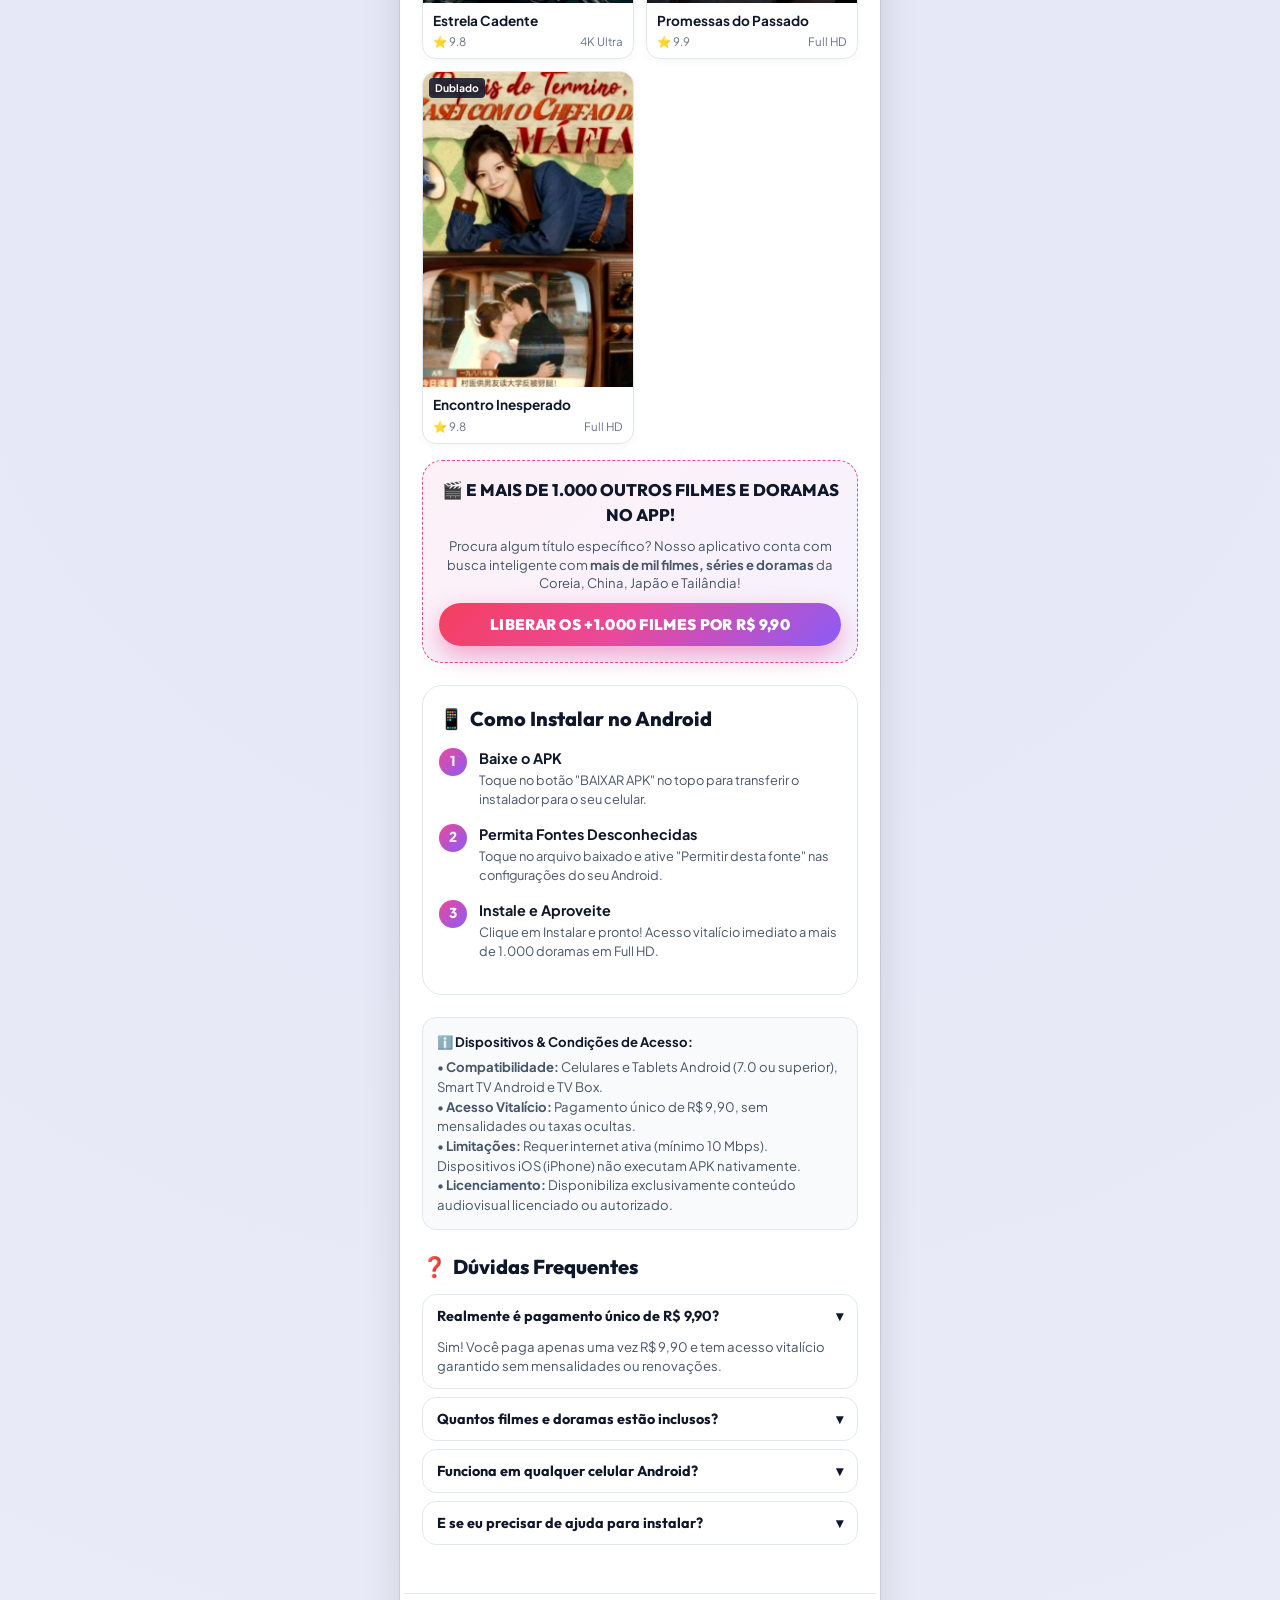
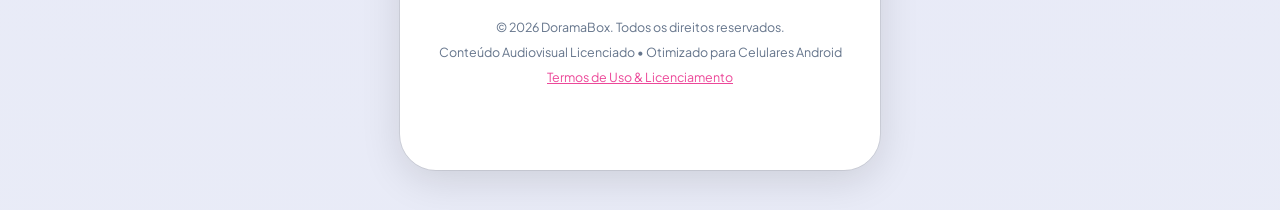
==== commit 700c48e8: "feat: highlight vitalicio R$ 9,90 and +1000 filmes, add whatsapp support button and remove back to s" ====
--- a/index.html
+++ b/index.html
@@ -59,7 +59,7 @@
         <!-- Destaque Promocional Obrigatório -->
         <div class="mobile-promo-badge">
           <h3>ACESSO VITALÍCIO POR APENAS R$ 9,90</h3>
-          <p>Pagamento único • Sem mensalidades ou cobranças recorrentes</p>
+          <p>Pagamento único • Sem mensalidades • Mais de 1.000 Filmes Liberados</p>
         </div>
 
         <!-- Vídeo VSL com Autoplay Automático Imediato -->
@@ -695,6 +695,7 @@
        "Olá! Conheci o DoramaBox e gostaria de receber ajuda sobre o aplicativo e o acesso vitalício de R$ 9,90."
        ============================================================ -->
   <a id="floatingWhatsappBtn" class="whatsapp-mobile-widget" href="javascript:void(0)" target="_blank" rel="noopener noreferrer" aria-label="Falar com Suporte no WhatsApp">
+    <span class="whatsapp-badge-label">Suporte WhatsApp</span>
     <div class="whatsapp-mobile-btn">
       <svg viewBox="0 0 32 32" xmlns="http://www.w3.org/2000/svg">
         <path d="M16.002 2C8.28 2 2 8.28 2 16.002c0 2.65.733 5.13 2.008 7.256L2 30l7.008-1.972A13.93 13.93 0 0 0 16.002 30C23.723 30 30 23.723 30 16.002 30 8.28 23.723 2 16.002 2zm0 25.642c-2.316 0-4.49-.66-6.33-1.808l-.454-.282-4.156 1.17 1.11-4.043-.309-.467A11.583 11.583 0 0 1 4.36 16.002C4.36 9.58 9.58 4.36 16.002 4.36c6.422 0 11.643 5.22 11.643 11.642 0 6.422-5.22 11.642-11.643 11.642zm6.386-8.73c-.35-.175-2.072-1.023-2.393-1.14-.322-.116-.555-.175-.788.176-.233.35-.904 1.14-1.109 1.373-.204.233-.408.263-.758.088-.35-.175-1.478-.545-2.816-1.737-1.042-.929-1.745-2.076-1.95-2.426-.204-.35-.022-.54.153-.714.158-.157.35-.408.525-.612.175-.205.233-.35.35-.584.117-.233.058-.438-.03-.612-.087-.175-.788-1.9-1.08-2.602-.284-.684-.572-.591-.788-.602-.204-.01-.437-.012-.67-.012-.234 0-.613.088-.934.438-.321.35-1.226 1.2-1.226 2.924 0 1.724 1.255 3.39 1.43 3.623.175.234 2.47 3.771 5.983 5.286.836.36 1.488.576 1.996.737.84.266 1.604.229 2.208.139.674-.101 2.072-.847 2.364-1.664.292-.817.292-1.518.204-1.664-.087-.146-.32-.233-.67-.408z"/>
--- a/css/style.css
+++ b/css/style.css
@@ -199,25 +199,29 @@
 /* Destaque Promocional Obrigatório */
 .mobile-promo-badge {
   width: 100%;
-  background: var(--gradient-soft);
-  border: 1.5px solid var(--border-brand);
+  background: linear-gradient(135deg, rgba(236, 72, 153, 0.12) 0%, rgba(139, 92, 246, 0.12) 100%);
+  border: 2px solid var(--pink-primary);
   border-radius: var(--radius-md);
-  padding: 12px 14px;
+  padding: 14px 16px;
   text-align: center;
+  box-shadow: 0 6px 20px rgba(236, 72, 153, 0.2);
+  position: relative;
 }
 
 .mobile-promo-badge h3 {
   font-family: var(--font-heading);
-  font-size: 1.05rem;
-  font-weight: 800;
+  font-size: 1.15rem;
+  font-weight: 900;
   color: var(--pink-primary);
   text-transform: uppercase;
+  letter-spacing: 0.02em;
 }
 
 .mobile-promo-badge p {
-  font-size: 0.8rem;
+  font-size: 0.84rem;
   color: var(--text-secondary);
-  font-weight: 600;
+  font-weight: 700;
+  margin-top: 3px;
 }
 
 /* ============================================================
@@ -666,6 +670,39 @@
   right: 20px;
   z-index: 999;
   text-decoration: none;
+  display: flex;
+  align-items: center;
+  gap: 8px;
+  transition: transform 0.2s ease;
+}
+
+.whatsapp-mobile-widget:hover {
+  transform: translateY(-2px);
+}
+
+.whatsapp-badge-label {
+  background: #0F172A;
+  color: #FFFFFF;
+  font-family: var(--font-heading);
+  font-size: 0.82rem;
+  font-weight: 700;
+  padding: 8px 14px;
+  border-radius: var(--radius-full);
+  box-shadow: 0 4px 16px rgba(0, 0, 0, 0.3);
+  border: 1px solid rgba(255, 255, 255, 0.15);
+  display: flex;
+  align-items: center;
+  gap: 7px;
+  white-space: nowrap;
+}
+
+.whatsapp-badge-label::before {
+  content: "";
+  width: 8px;
+  height: 8px;
+  background: var(--whatsapp-color);
+  border-radius: 50%;
+  box-shadow: 0 0 8px var(--whatsapp-color);
 }
 
 .whatsapp-mobile-btn {
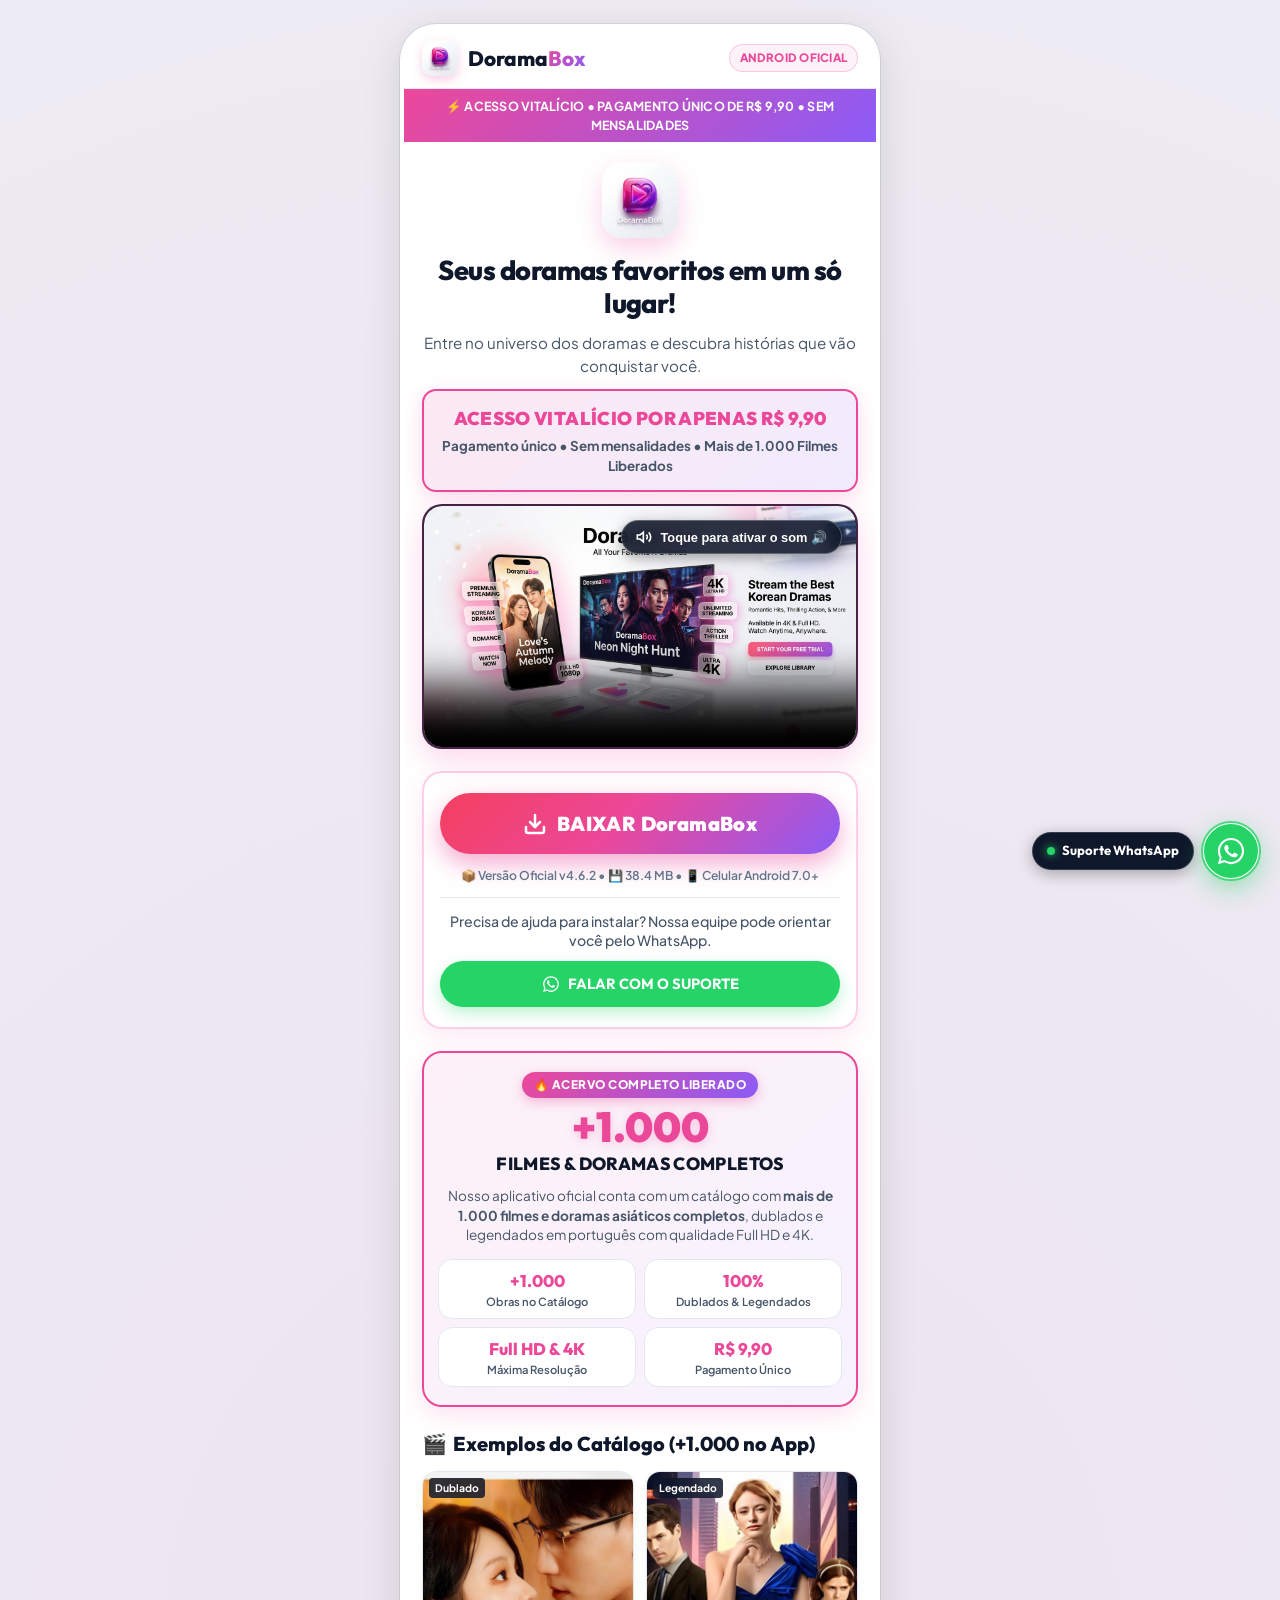
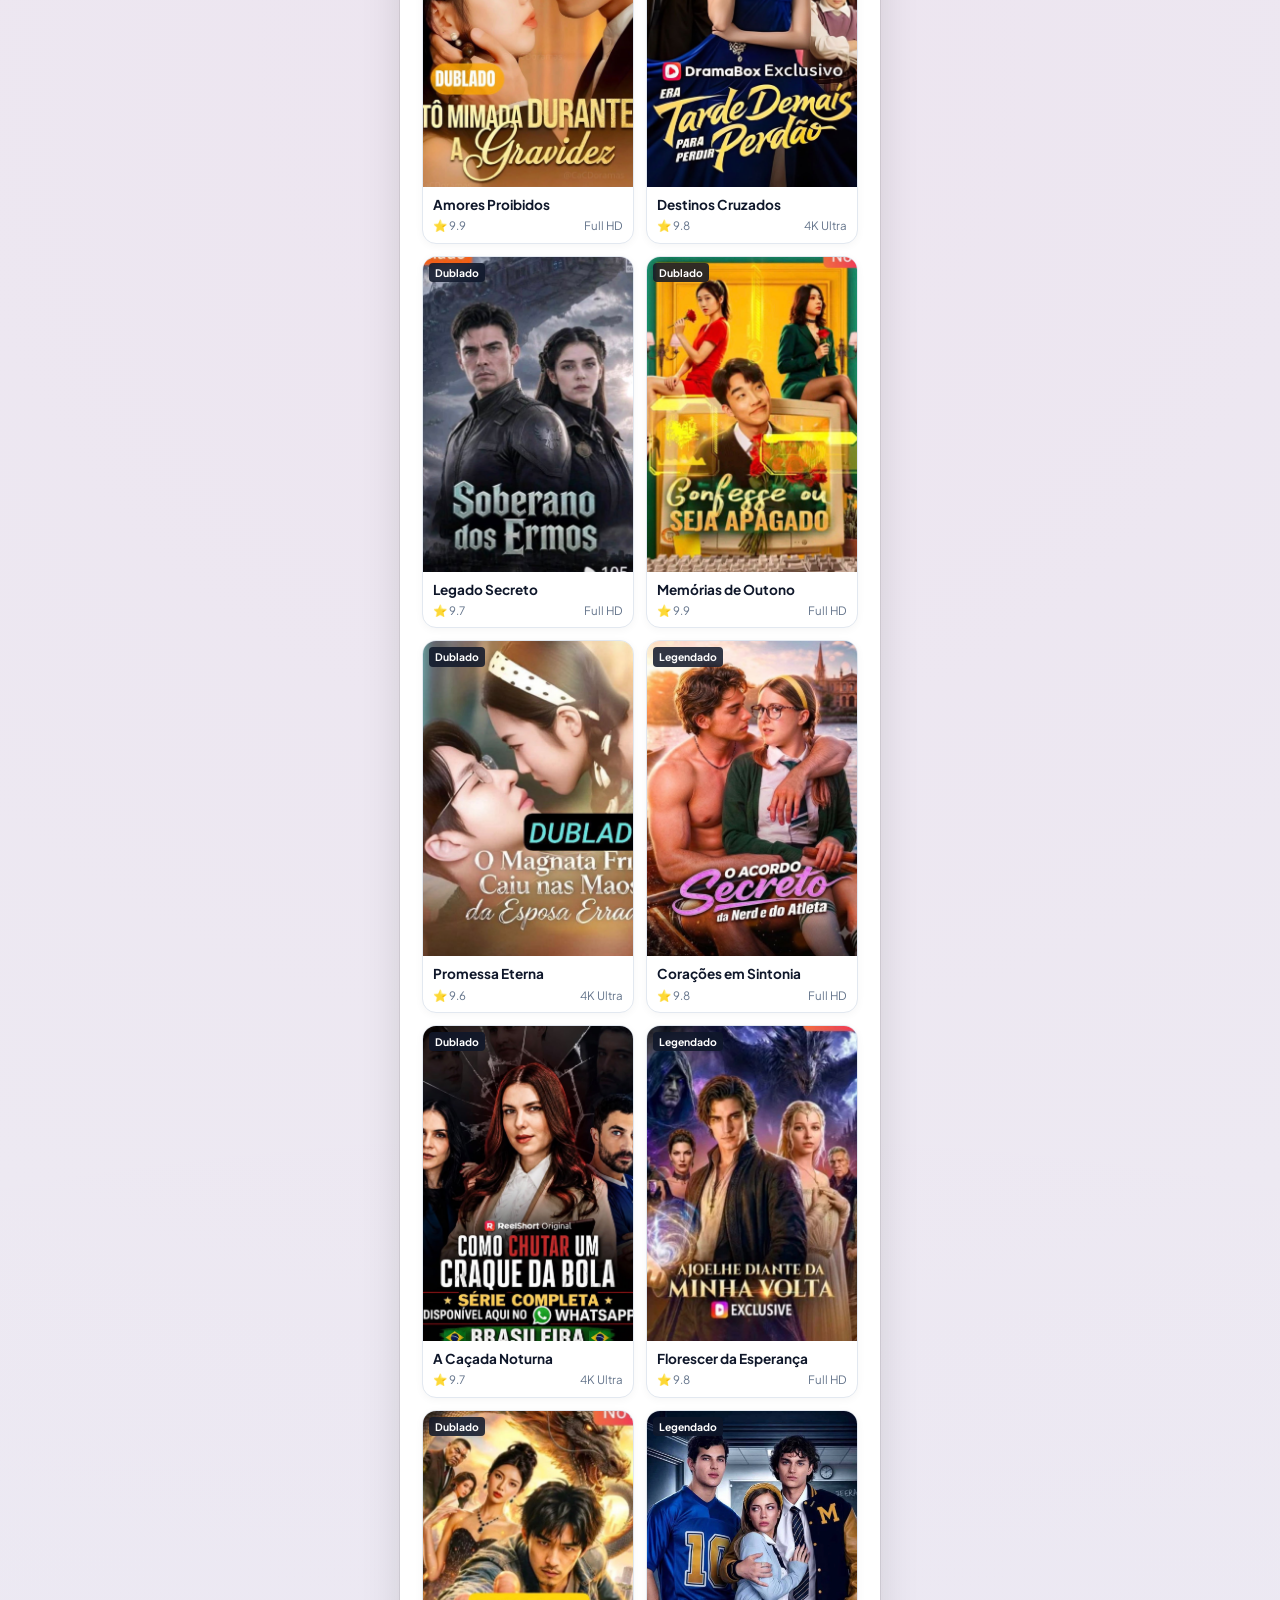
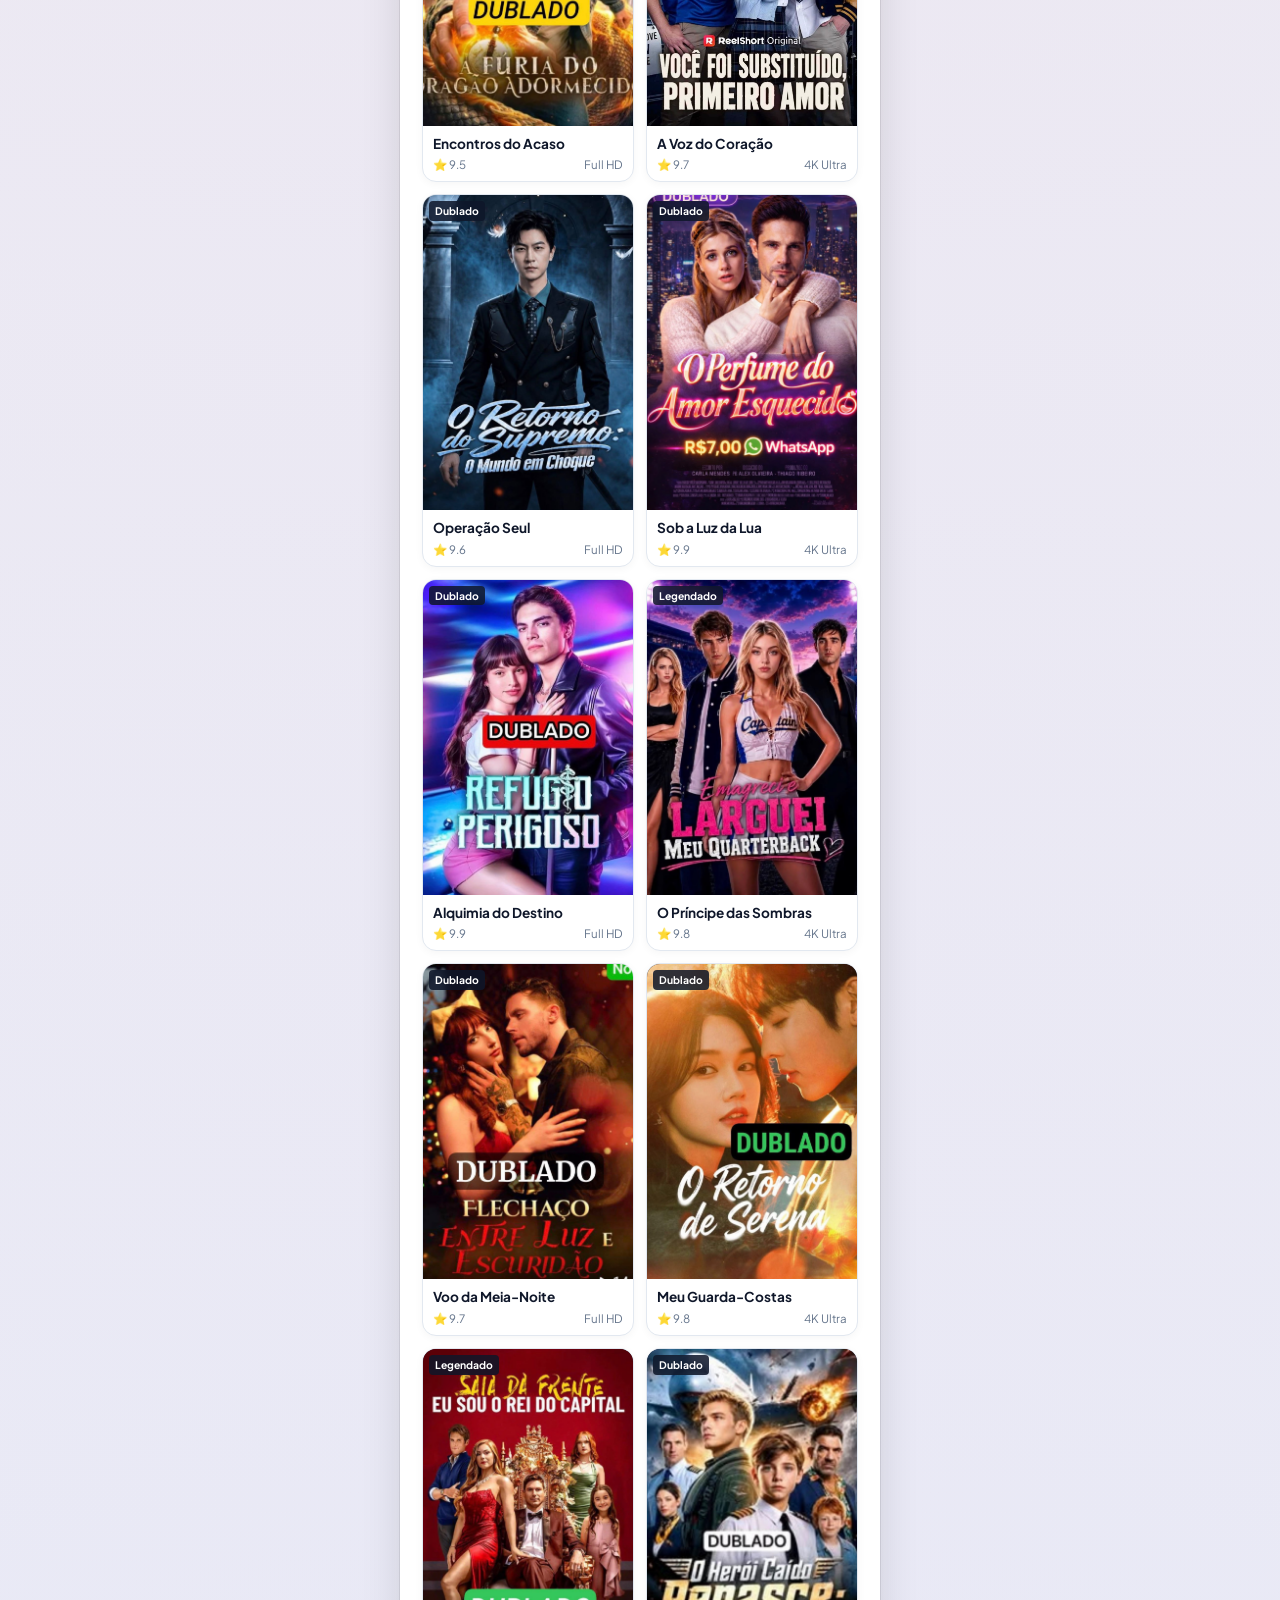
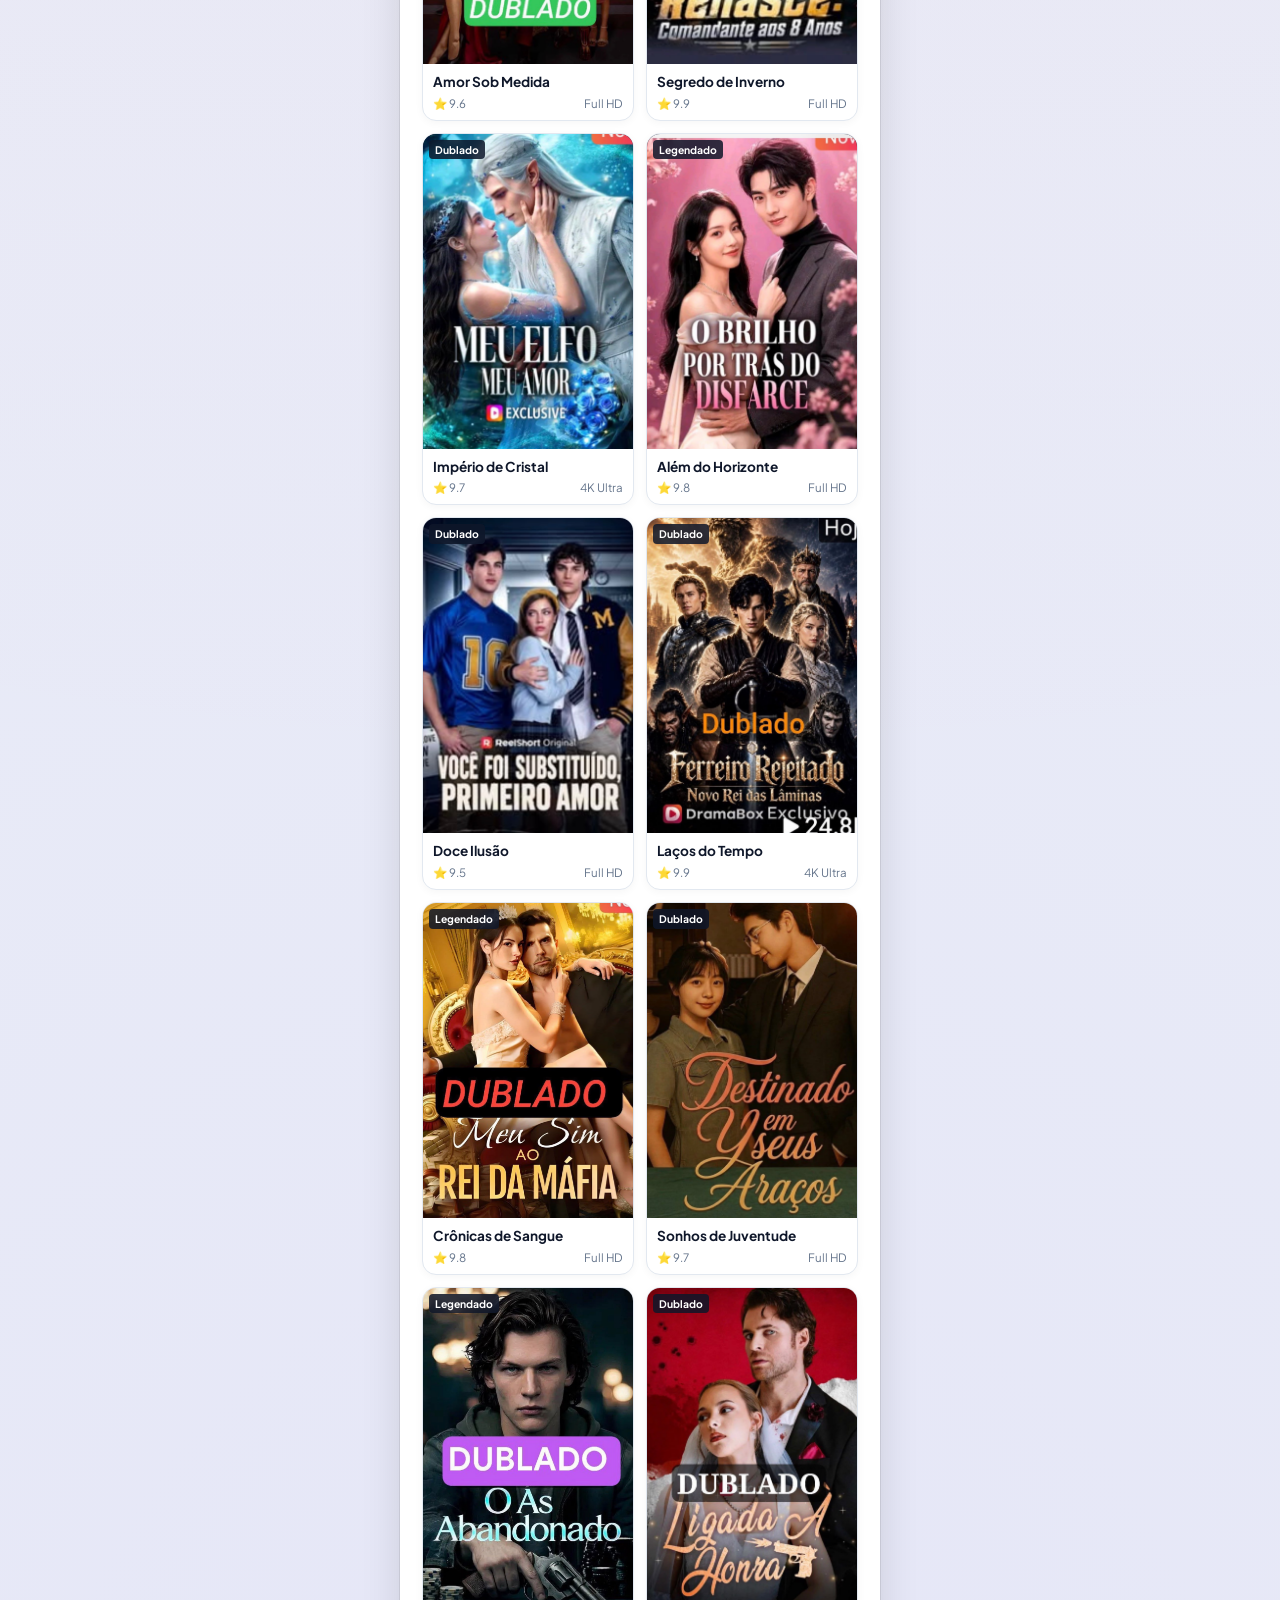
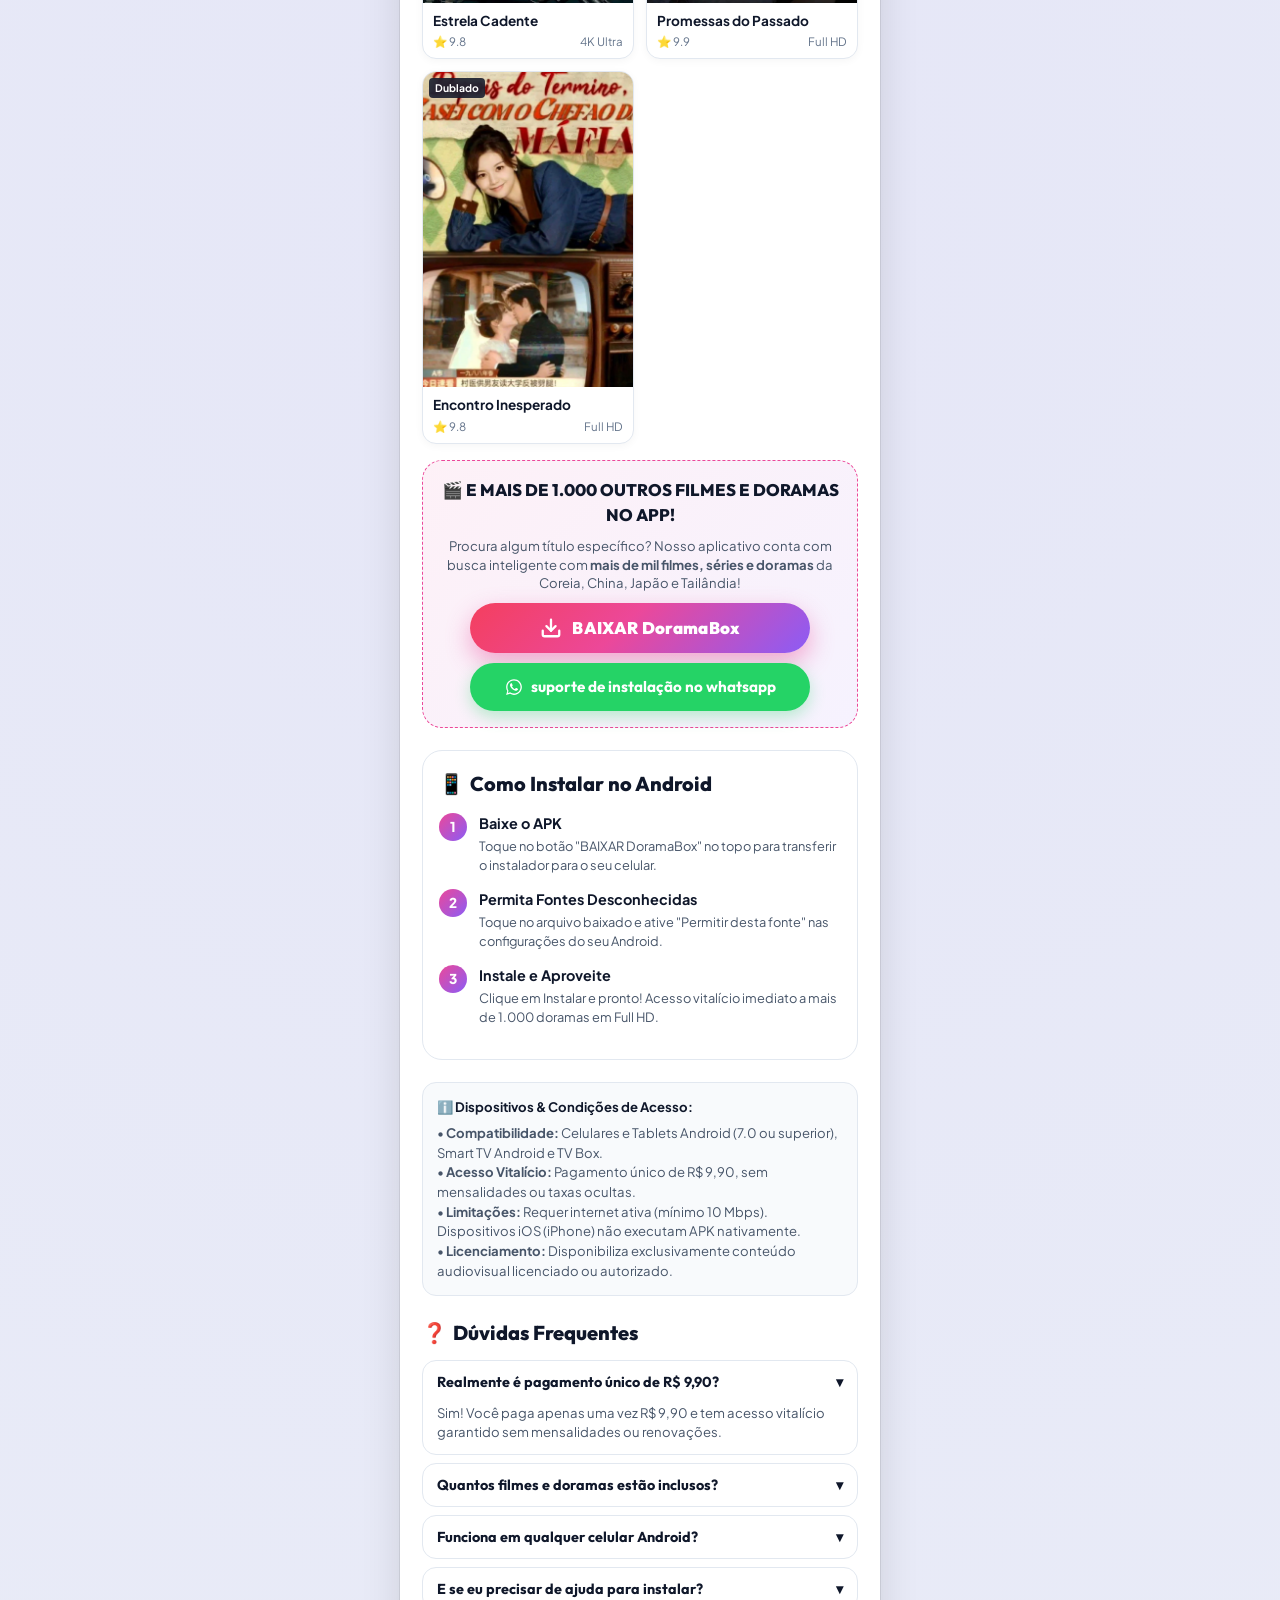
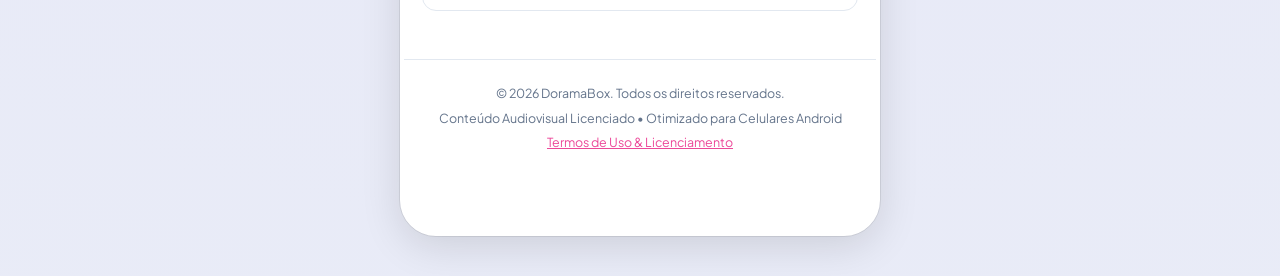
==== commit 1eb0c084: "feat: atualizar botoes para BAIXAR DoramaBox e suporte whatsapp no banner e modal" ====
--- a/index.html
+++ b/index.html
@@ -94,7 +94,7 @@
         <!-- Botão Único Principal de Download -->
         <button id="mainSingleDownloadBtn" class="single-download-btn" onclick="handleSingleDownloadButton()">
           <svg width="24" height="24" viewBox="0 0 24 24" fill="none" stroke="currentColor" stroke-width="2.5" stroke-linecap="round" stroke-linejoin="round"><path d="M21 15v4a2 2 0 0 1-2 2H5a2 2 0 0 1-2-2v-4"></path><polyline points="7 10 12 15 17 10"></polyline><line x1="12" y1="15" x2="12" y2="3"></line></svg>
-          BAIXAR APK
+          BAIXAR DoramaBox
         </button>
 
         <div class="apk-specs-pill">
@@ -550,9 +550,14 @@
           <p>
             Procura algum título específico? Nosso aplicativo conta com busca inteligente com <strong>mais de mil filmes, séries e doramas</strong> da Coreia, China, Japão e Tailândia!
           </p>
-          <button onclick="handleSingleDownloadButton()" class="single-download-btn" style="padding: 12px 18px; font-size: 0.95rem;">
-            LIBERAR OS +1.000 FILMES POR R$ 9,90
+          <button onclick="handleSingleDownloadButton()" class="single-download-btn" style="padding: 14px 20px; font-size: 1.05rem; width: 100%; max-width: 340px;">
+            <svg width="22" height="22" viewBox="0 0 24 24" fill="none" stroke="currentColor" stroke-width="2.5" stroke-linecap="round" stroke-linejoin="round"><path d="M21 15v4a2 2 0 0 1-2 2H5a2 2 0 0 1-2-2v-4"></path><polyline points="7 10 12 15 17 10"></polyline><line x1="12" y1="15" x2="12" y2="3"></line></svg>
+            BAIXAR DoramaBox
           </button>
+          <a id="bottomSupportLink" class="btn-falar-suporte" href="javascript:void(0)" target="_blank" rel="noopener noreferrer" style="width: 100%; max-width: 340px; padding: 13px 18px; font-size: 0.95rem;">
+            <svg width="18" height="18" viewBox="0 0 32 32" fill="#FFF"><path d="M16.002 2C8.28 2 2 8.28 2 16.002c0 2.65.733 5.13 2.008 7.256L2 30l7.008-1.972A13.93 13.93 0 0 0 16.002 30C23.723 30 30 23.723 30 16.002 30 8.28 23.723 2 16.002 2zm0 25.642c-2.316 0-4.49-.66-6.33-1.808l-.454-.282-4.156 1.17 1.11-4.043-.309-.467A11.583 11.583 0 0 1 4.36 16.002C4.36 9.58 9.58 4.36 16.002 4.36c6.422 0 11.643 5.22 11.643 11.642 0 6.422-5.22 11.642-11.643 11.642zm6.386-8.73c-.35-.175-2.072-1.023-2.393-1.14-.322-.116-.555-.175-.788.176-.233.35-.904 1.14-1.109 1.373-.204.233-.408.263-.758.088-.35-.175-1.478-.545-2.816-1.737-1.042-.929-1.745-2.076-1.95-2.426-.204-.35-.022-.54.153-.714.158-.157.35-.408.525-.612.175-.205.233-.35.35-.584.117-.233.058-.438-.03-.612-.087-.175-.788-1.9-1.08-2.602-.284-.684-.572-.591-.788-.602-.204-.01-.437-.012-.67-.012-.234 0-.613.088-.934.438-.321.35-1.226 1.2-1.226 2.924 0 1.724 1.255 3.39 1.43 3.623.175.234 2.47 3.771 5.983 5.286.836.36 1.488.576 1.996.737.84.266 1.604.229 2.208.139.674-.101 2.072-.847 2.364-1.664.292-.817.292-1.518.204-1.664-.087-.146-.32-.233-.67-.408z"/></svg>
+            suporte de instalação no whatsapp
+          </a>
         </div>
       </section>
 
@@ -566,7 +571,7 @@
           <div class="mobile-step-num">1</div>
           <div class="mobile-step-text">
             <h5>Baixe o APK</h5>
-            <p>Toque no botão "BAIXAR APK" no topo para transferir o instalador para o seu celular.</p>
+            <p>Toque no botão "BAIXAR DoramaBox" no topo para transferir o instalador para o seu celular.</p>
           </div>
         </div>
 
@@ -665,20 +670,16 @@
   <div id="downloadActionModal" class="download-modal-overlay" onclick="closeDownloadModal()">
     <div class="download-modal-sheet" onclick="event.stopPropagation()">
       <div class="modal-sheet-header">
-        <h4>Baixar DoramaBox APK</h4>
+        <h4>Baixar DoramaBox</h4>
         <button class="modal-close-btn" onclick="closeDownloadModal()">&times;</button>
       </div>
 
       <p style="font-size: 0.88rem; color: var(--text-secondary);">
-        Acesso vitalício oficial por apenas <strong>R$ 9,90</strong> (sem mensalidades). Escolha como deseja prosseguir:
+        Baixe o aplicativo oficial para o seu celular Android ou solicite suporte de instalação:
       </p>
 
-      <button onclick="proceedToCheckout()" class="single-download-btn" style="padding: 14px; font-size: 1.05rem;">
-        💳 GARANTIR ACESSO VITALÍCIO (R$ 9,90)
-      </button>
-
-      <button onclick="directApkDownload()" class="btn-falar-suporte" style="background-color: var(--purple-primary); box-shadow: 0 6px 16px rgba(139,92,246,0.3); padding: 13px;">
-        📥 JÁ PAGUEI / BAIXAR APK DIRETO
+      <button onclick="directApkDownload()" class="single-download-btn" style="padding: 14px; font-size: 1.05rem;">
+        📥 BAIXAR DoramaBox
       </button>
 
       <a id="modalWhatsappHelp" href="javascript:void(0)" target="_blank" class="btn-falar-suporte" style="padding: 13px;">
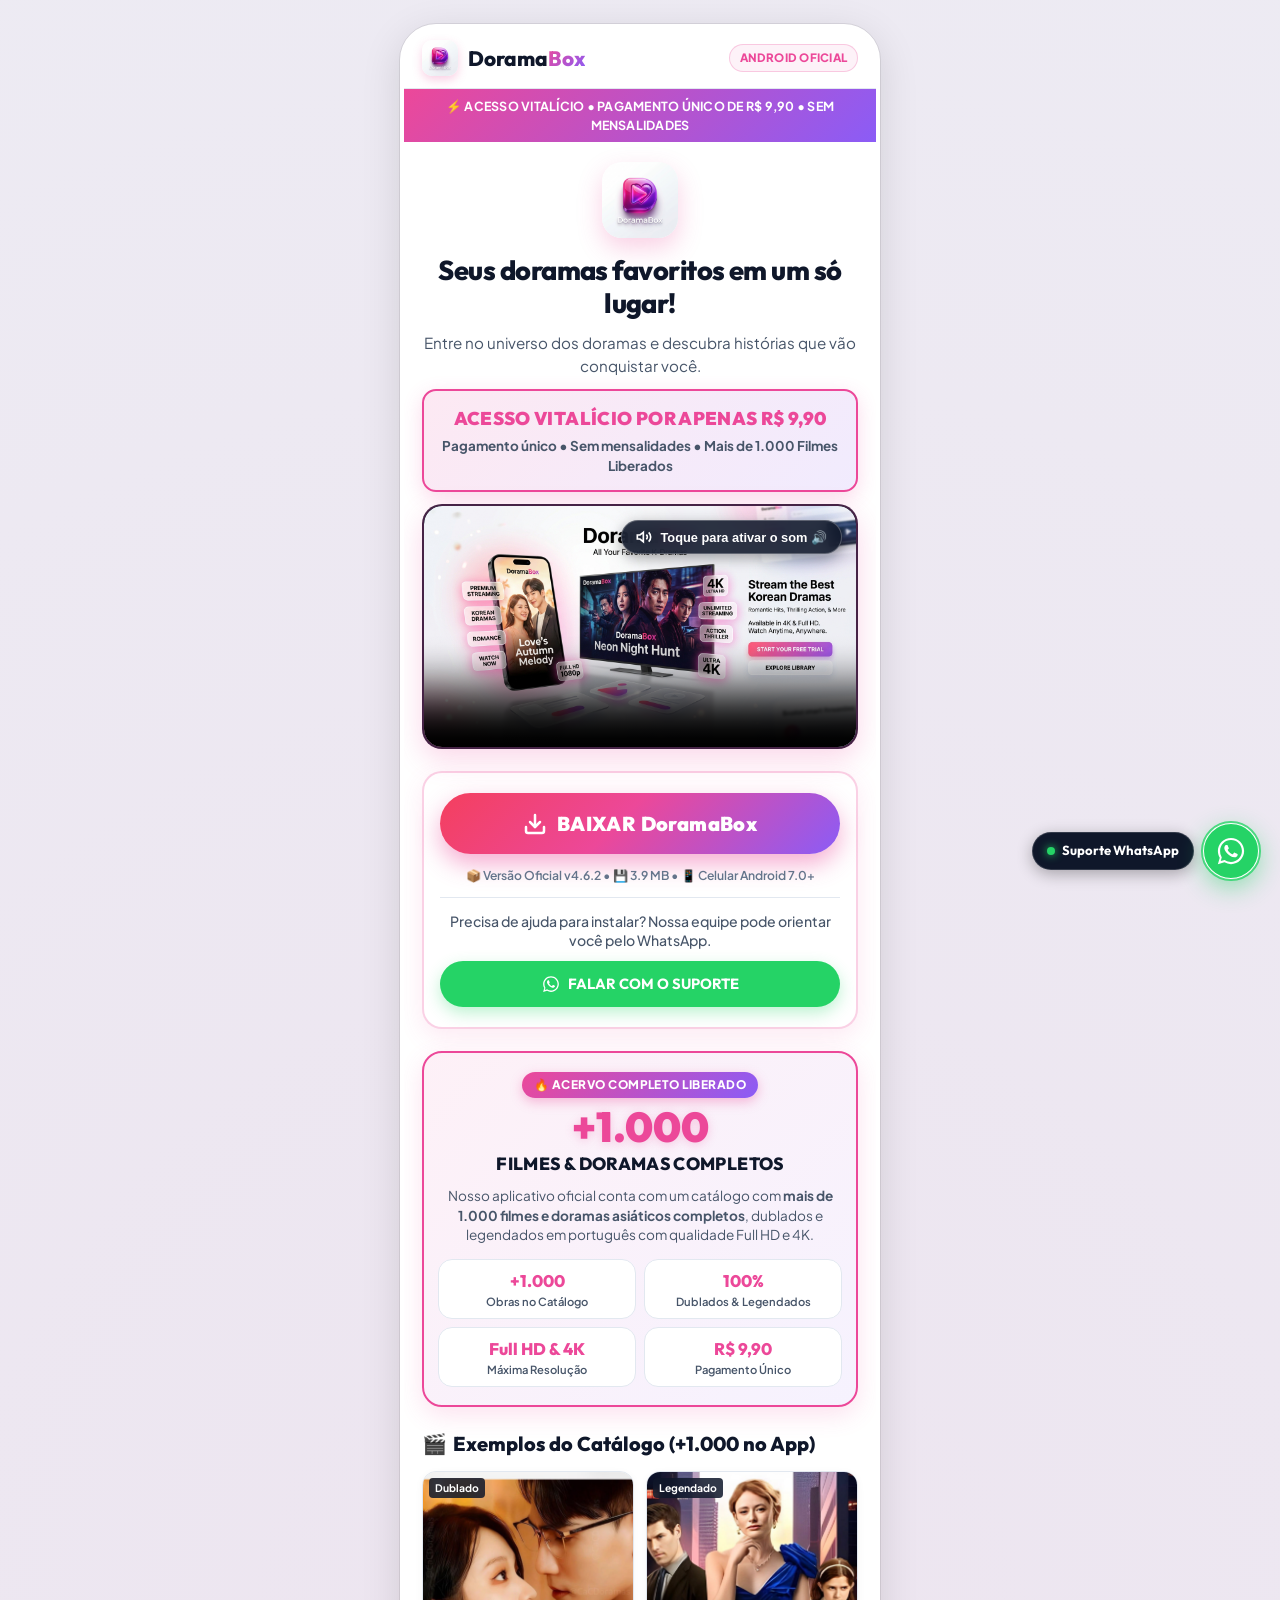
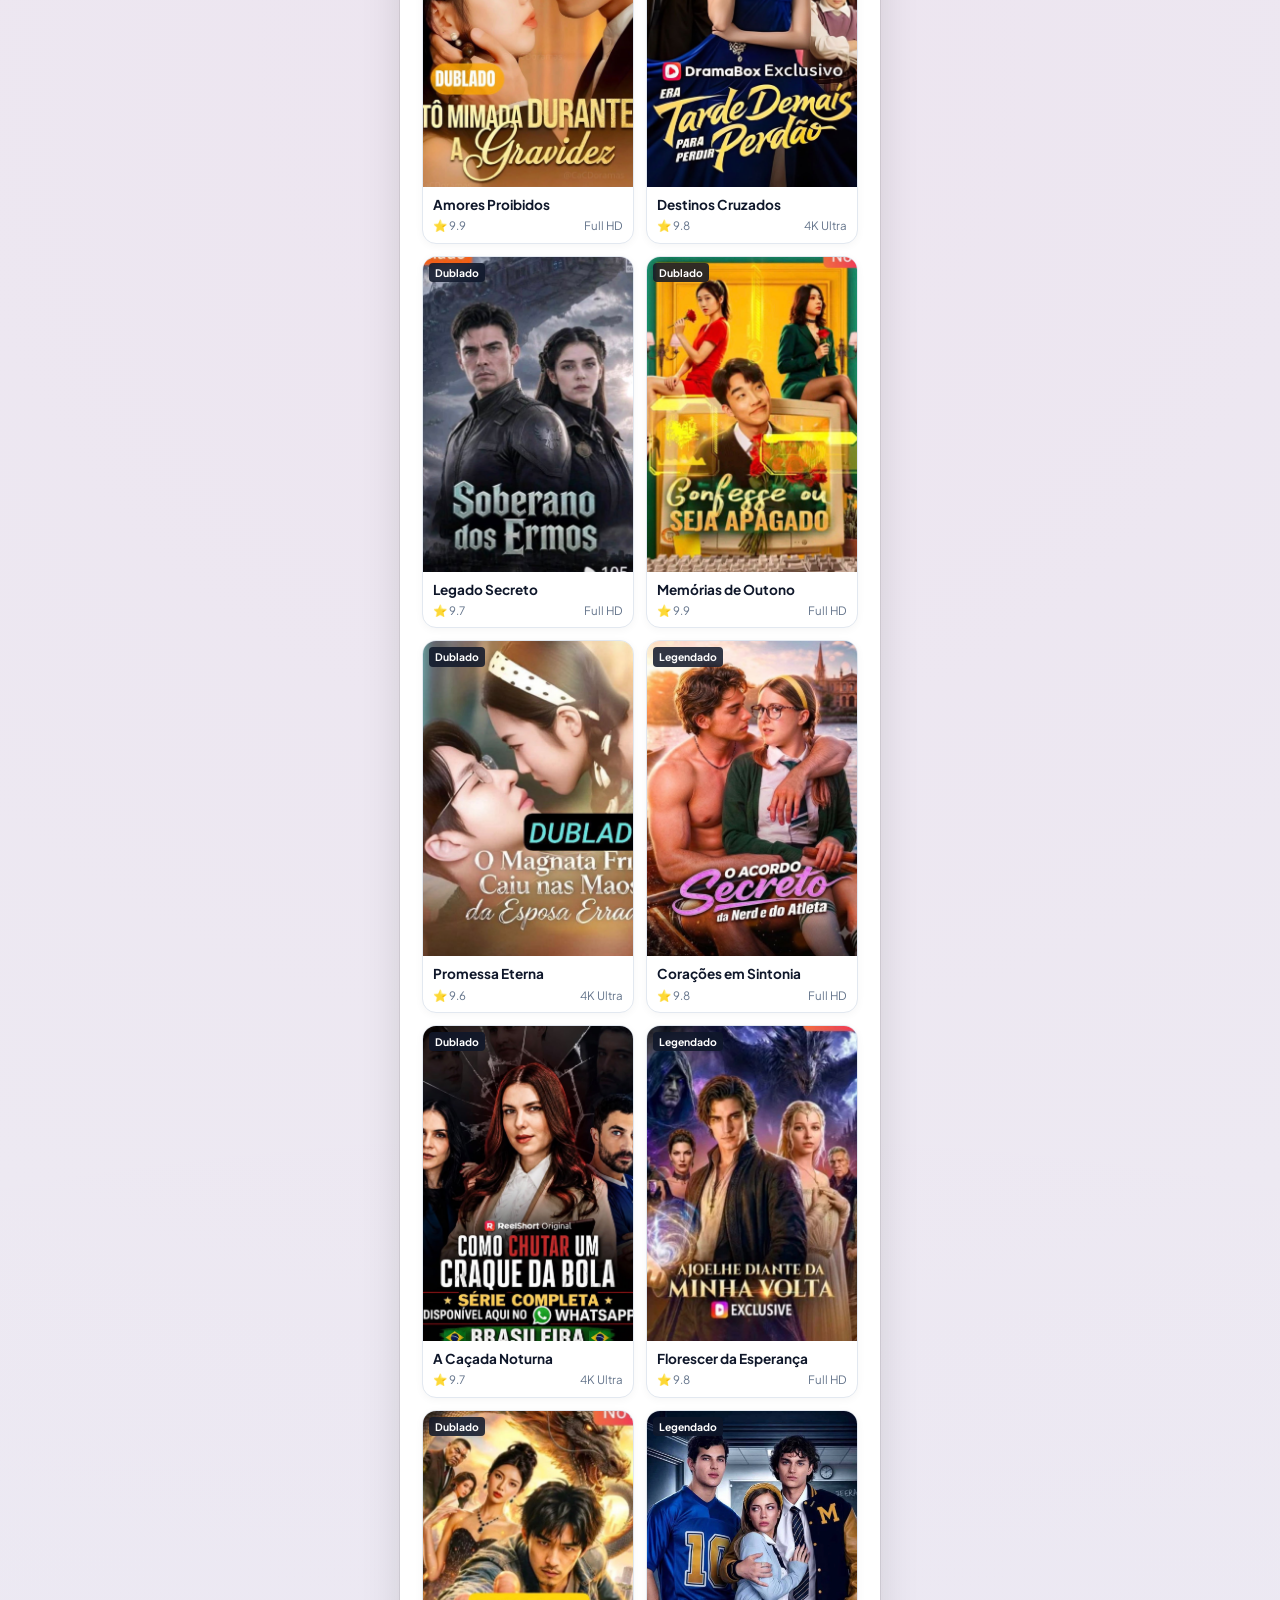
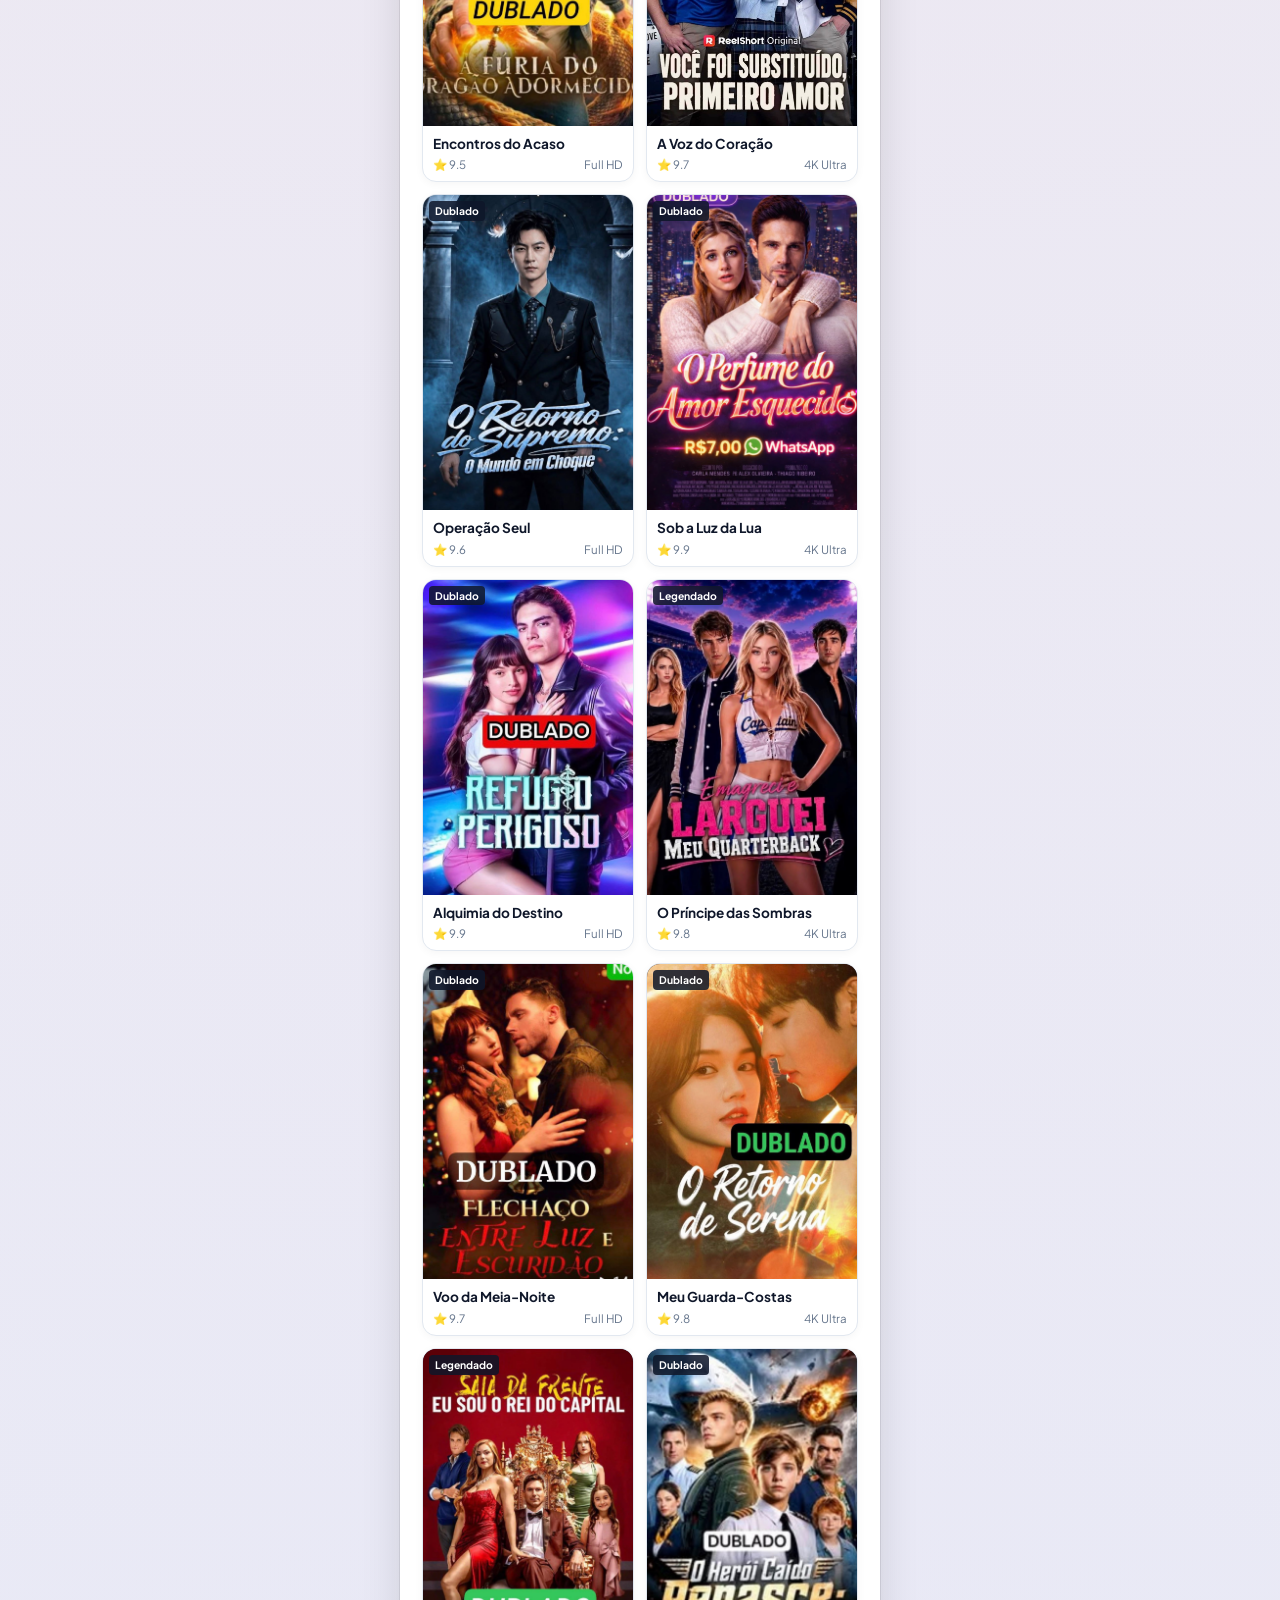
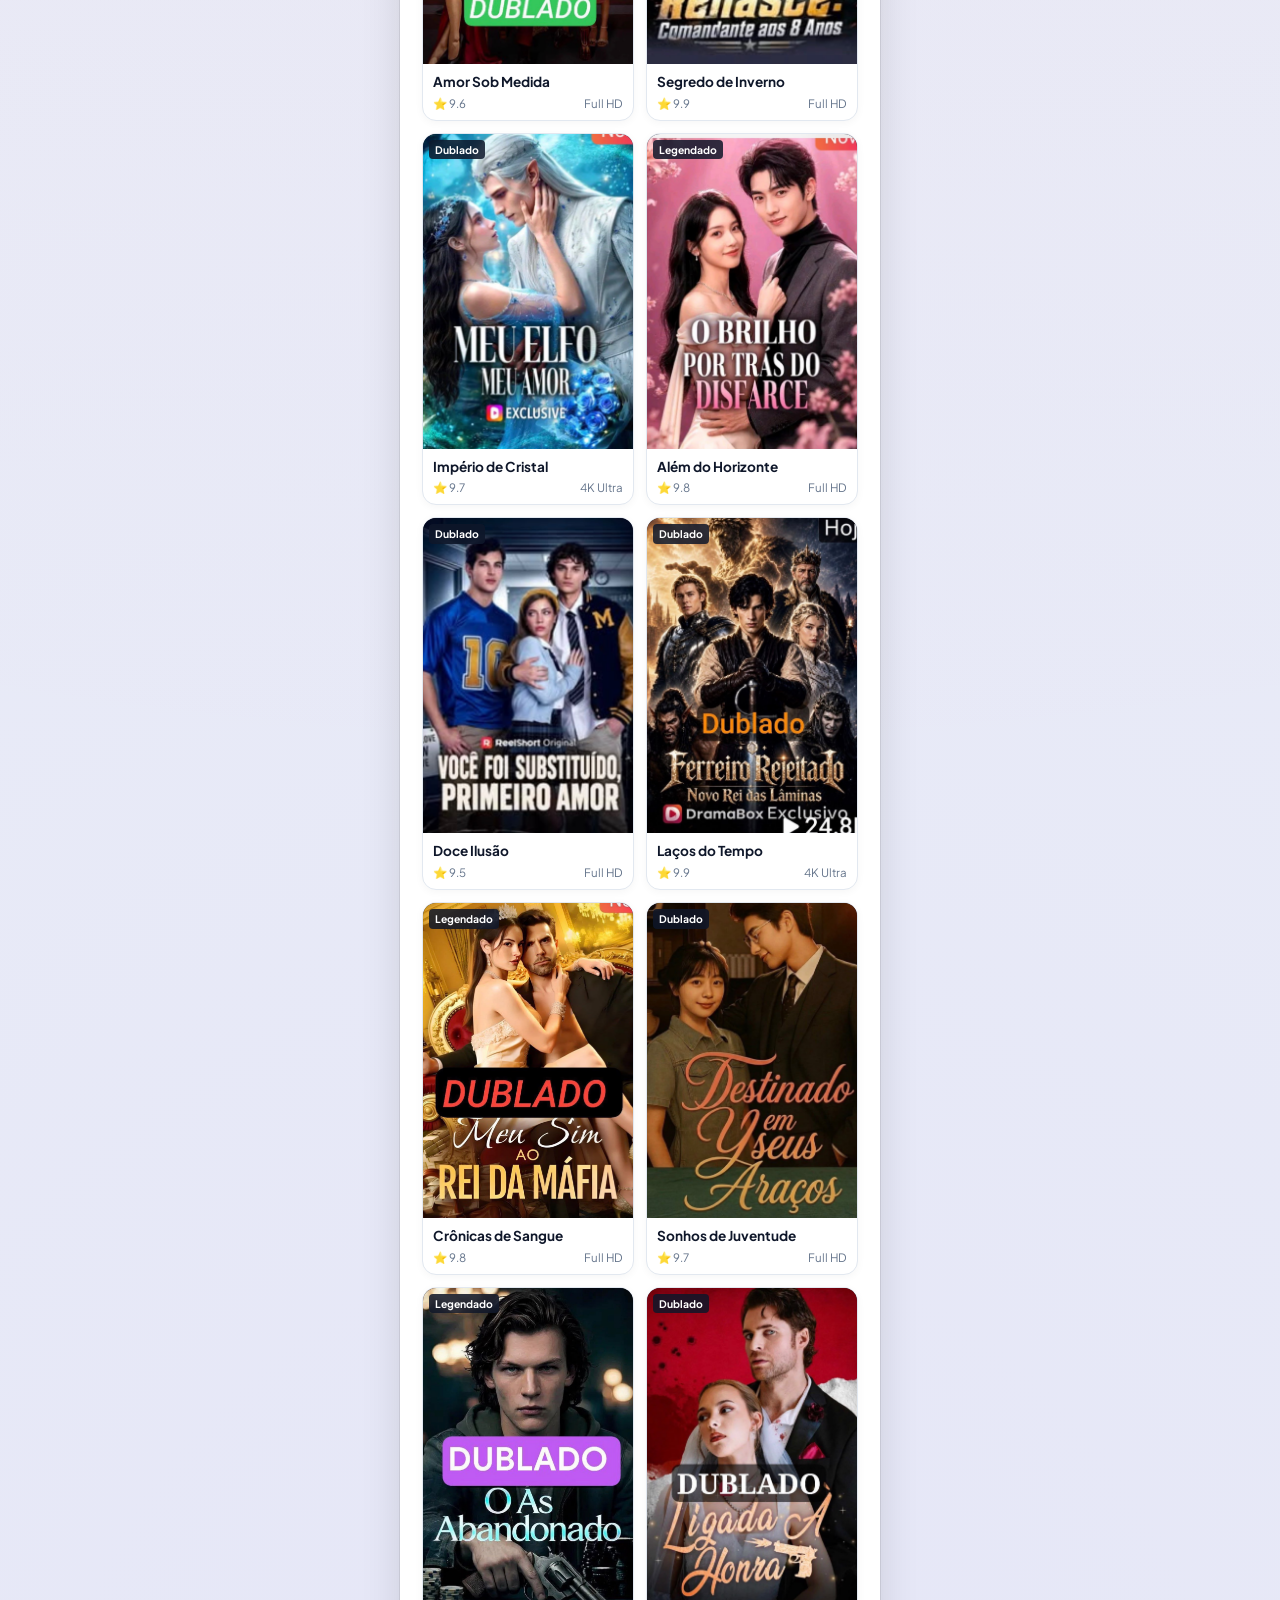
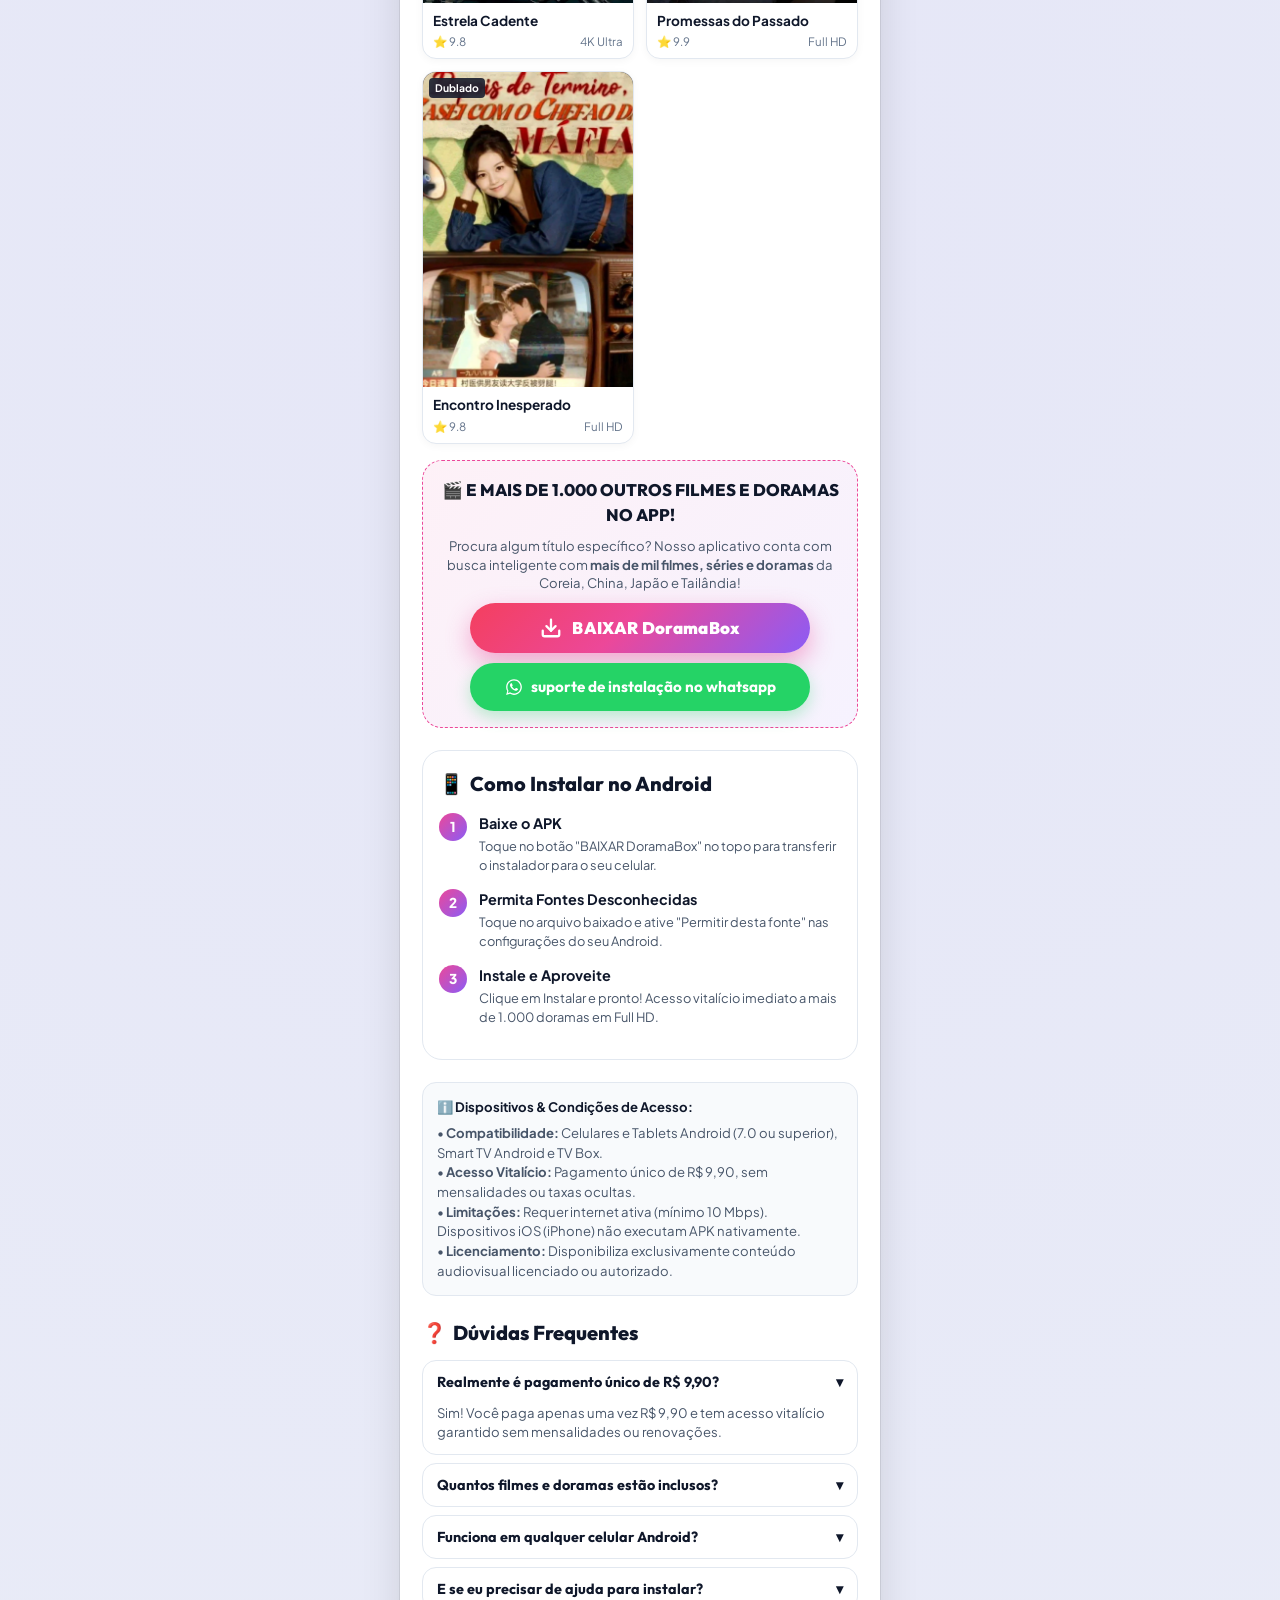
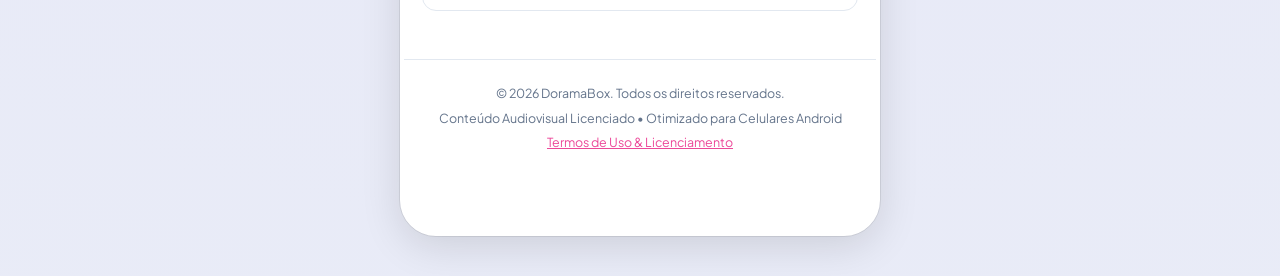
==== commit 1b320277: "feat: download direto do DoramaBox (1).apk ao clicar em BAIXAR e headers para APK" ====
--- a/index.html
+++ b/index.html
@@ -98,7 +98,7 @@
         </button>
 
         <div class="apk-specs-pill">
-          📦 Versão Oficial v4.6.2 • 💾 38.4 MB • 📱 Celular Android 7.0+
+          📦 Versão Oficial v4.6.2 • 💾 3.9 MB • 📱 Celular Android 7.0+
         </div>
 
         <!-- ============================================================
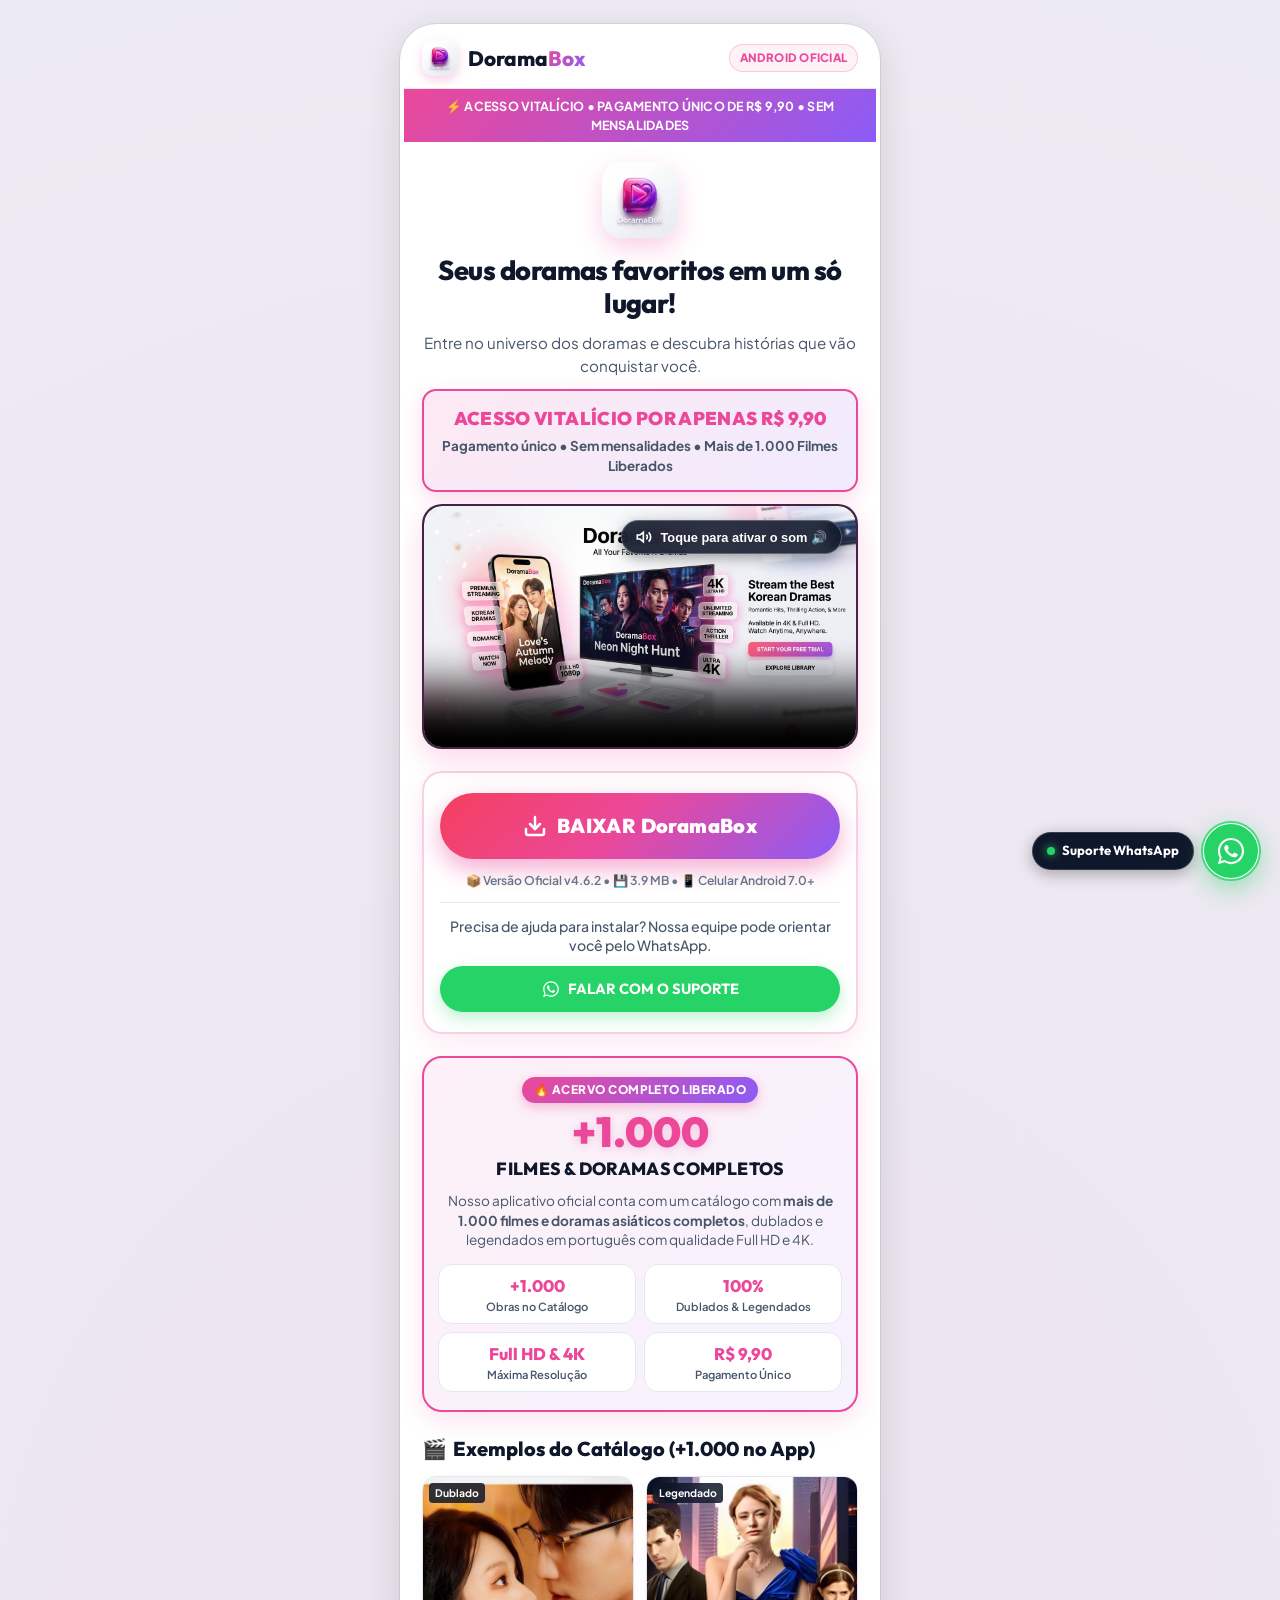
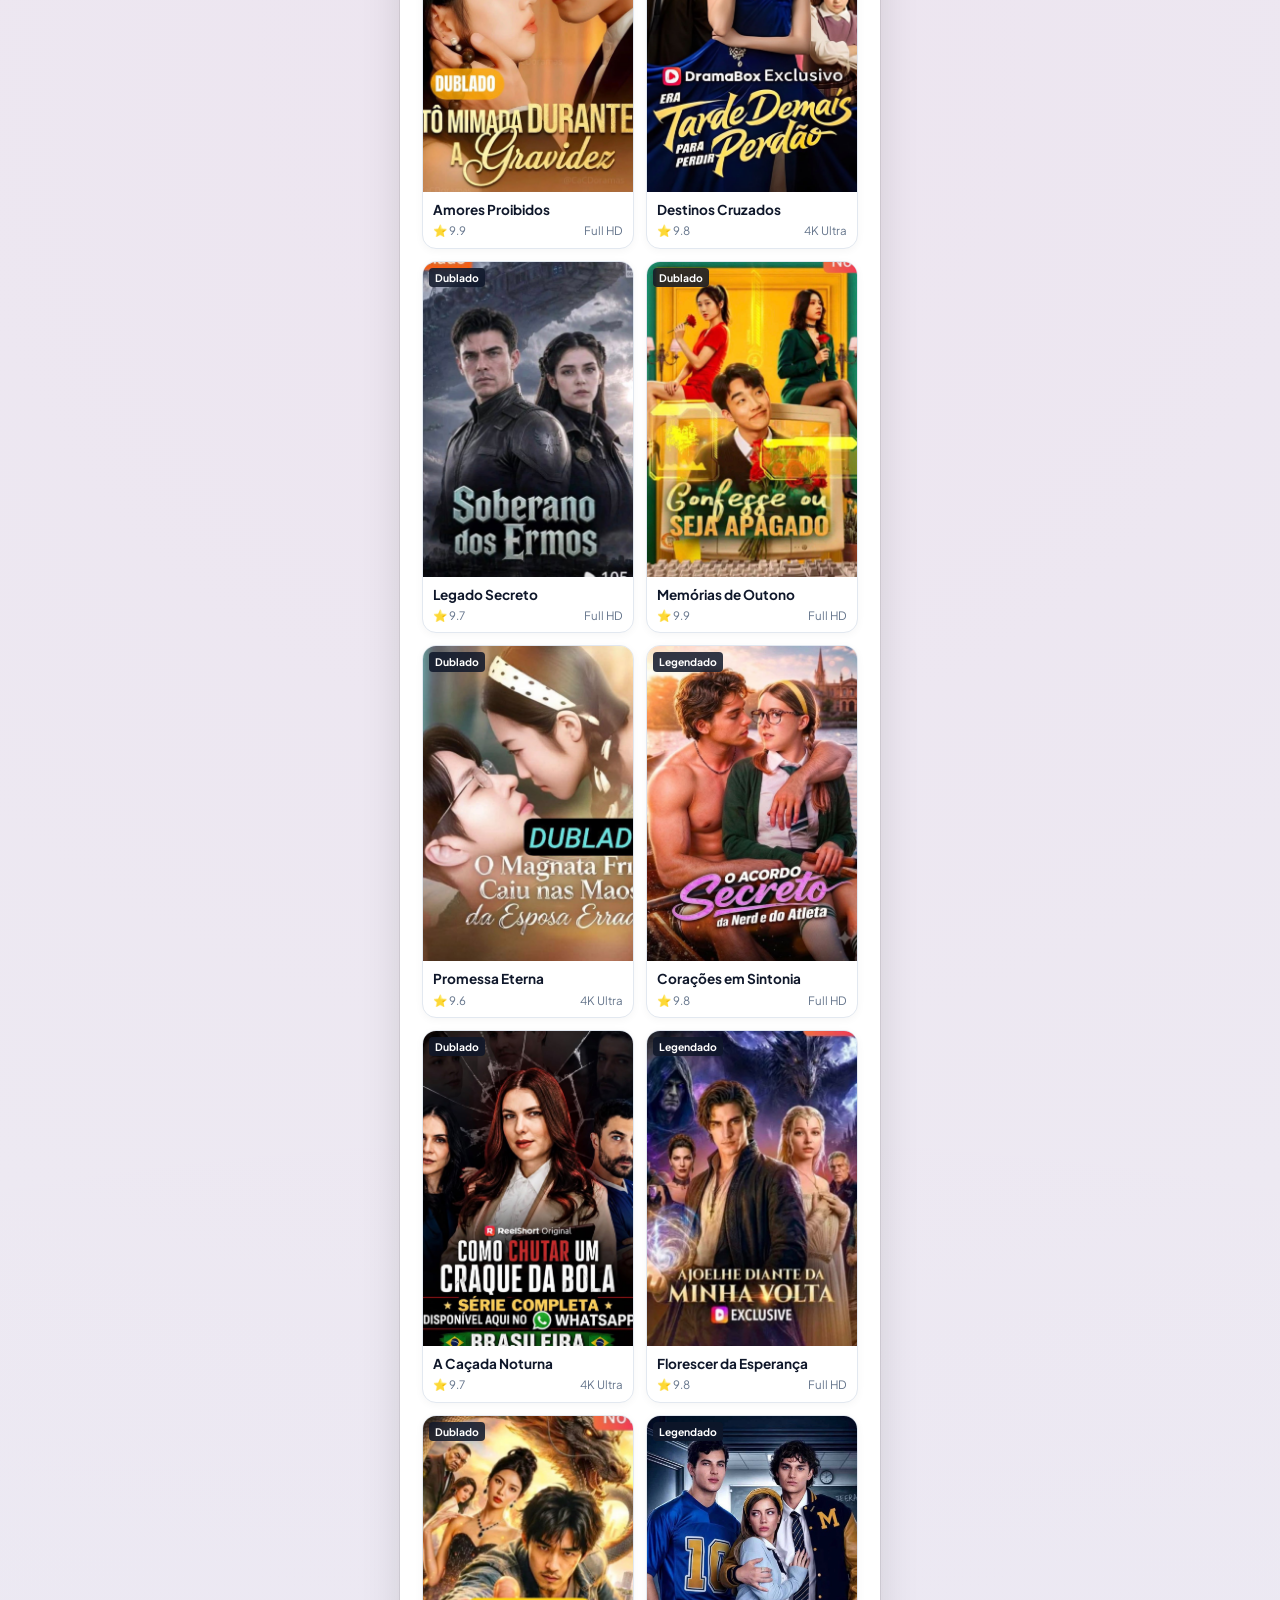
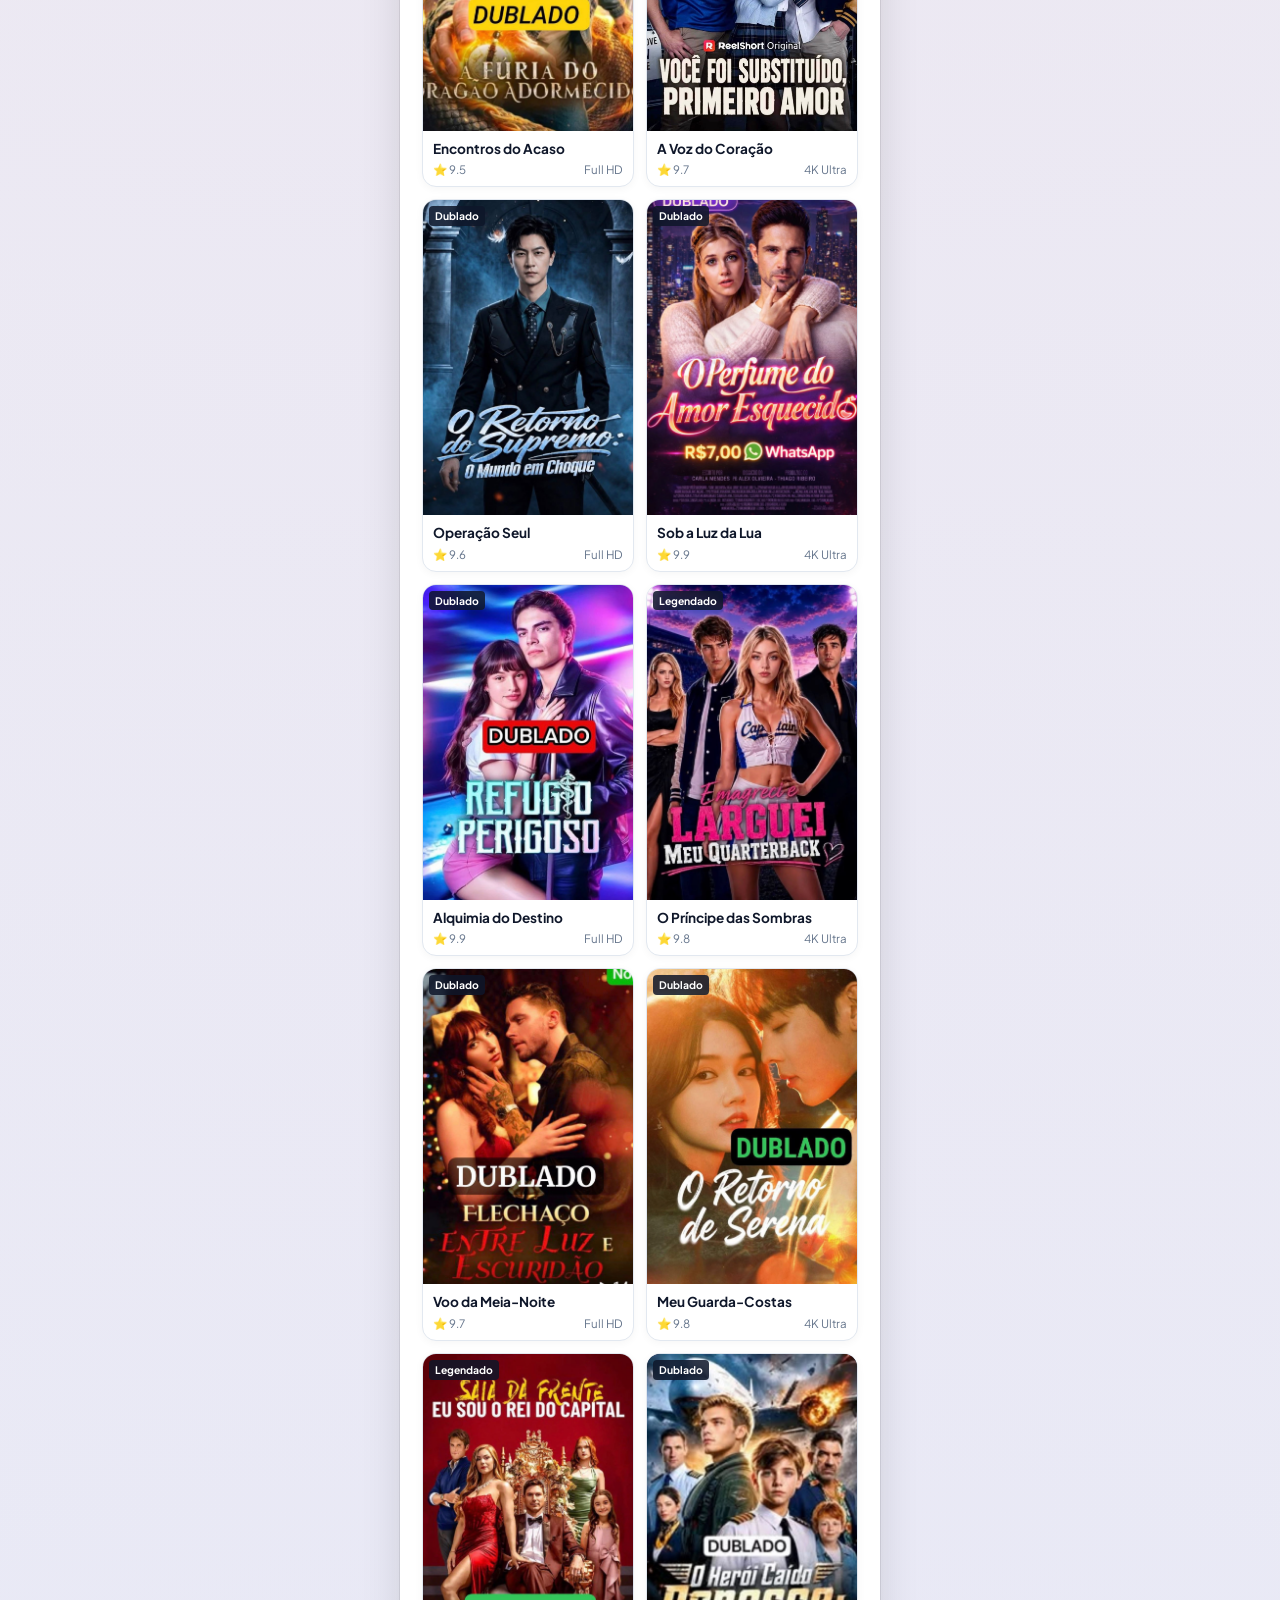
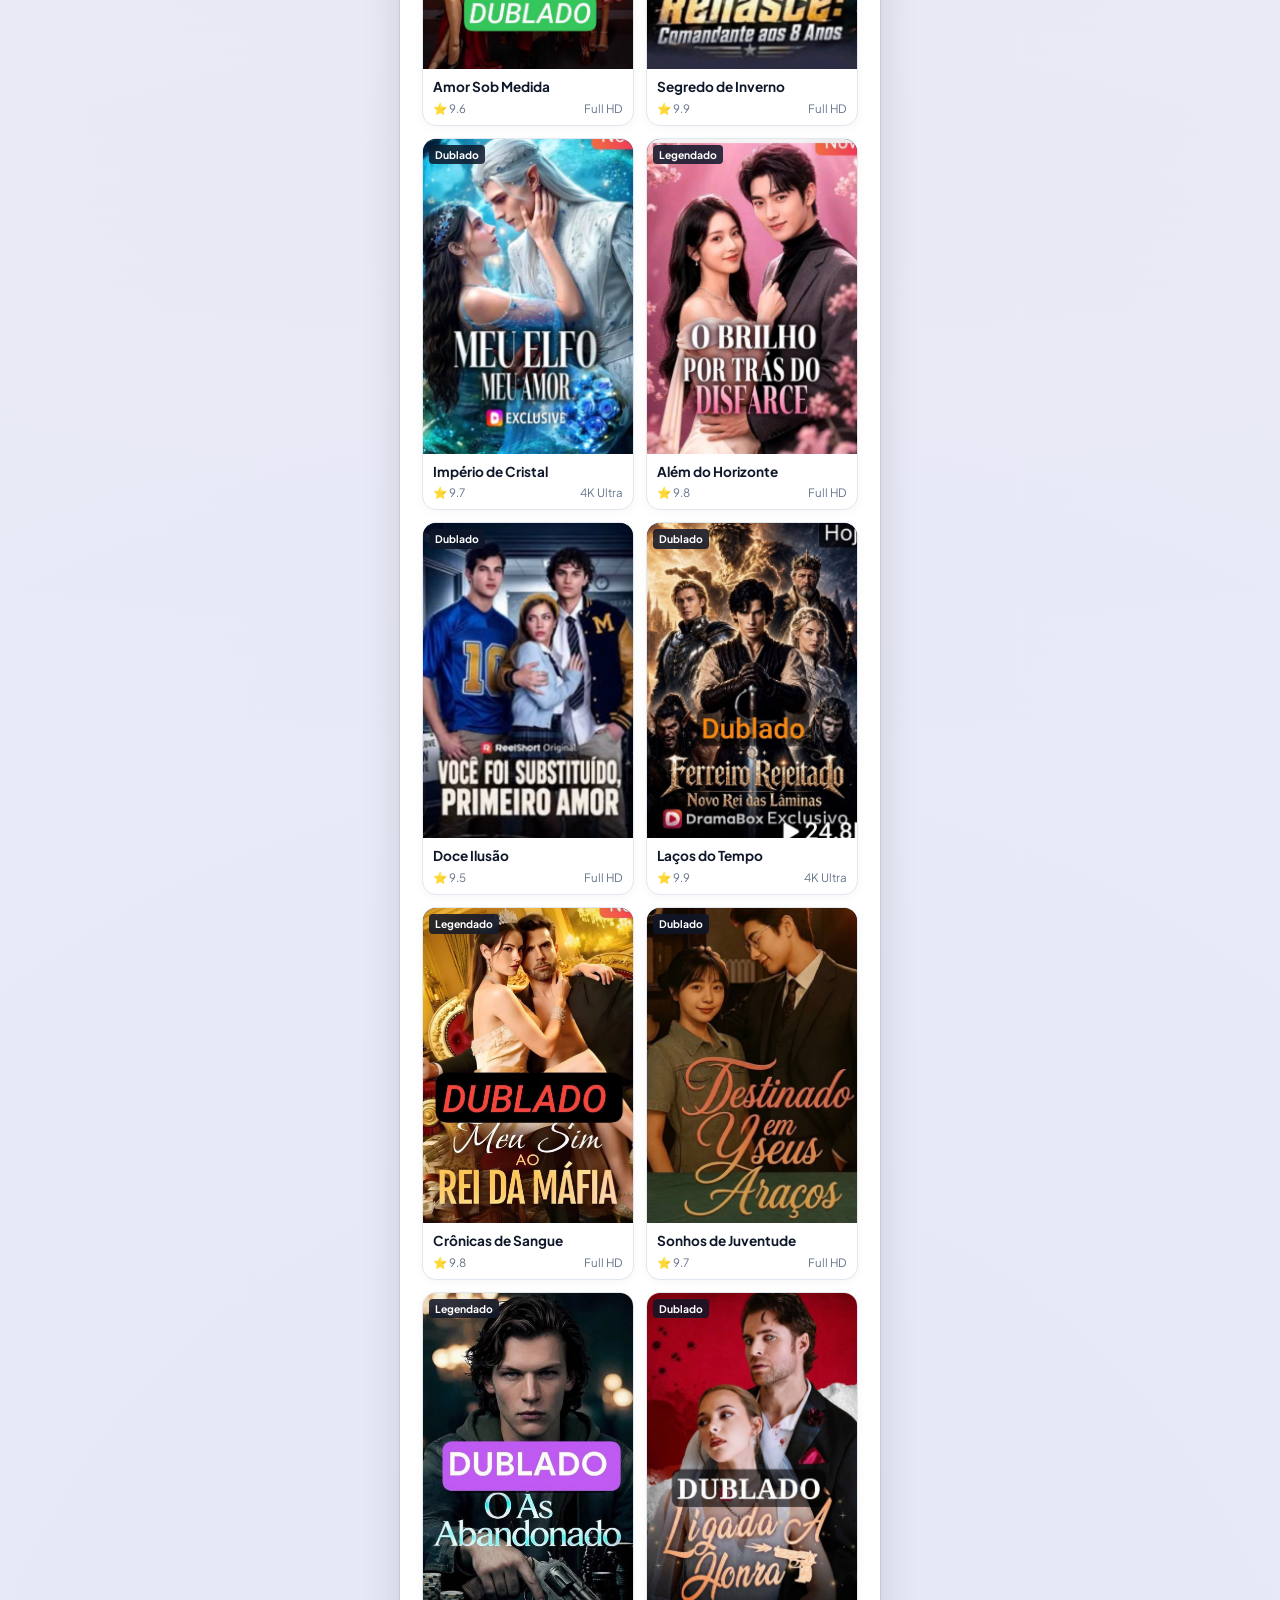
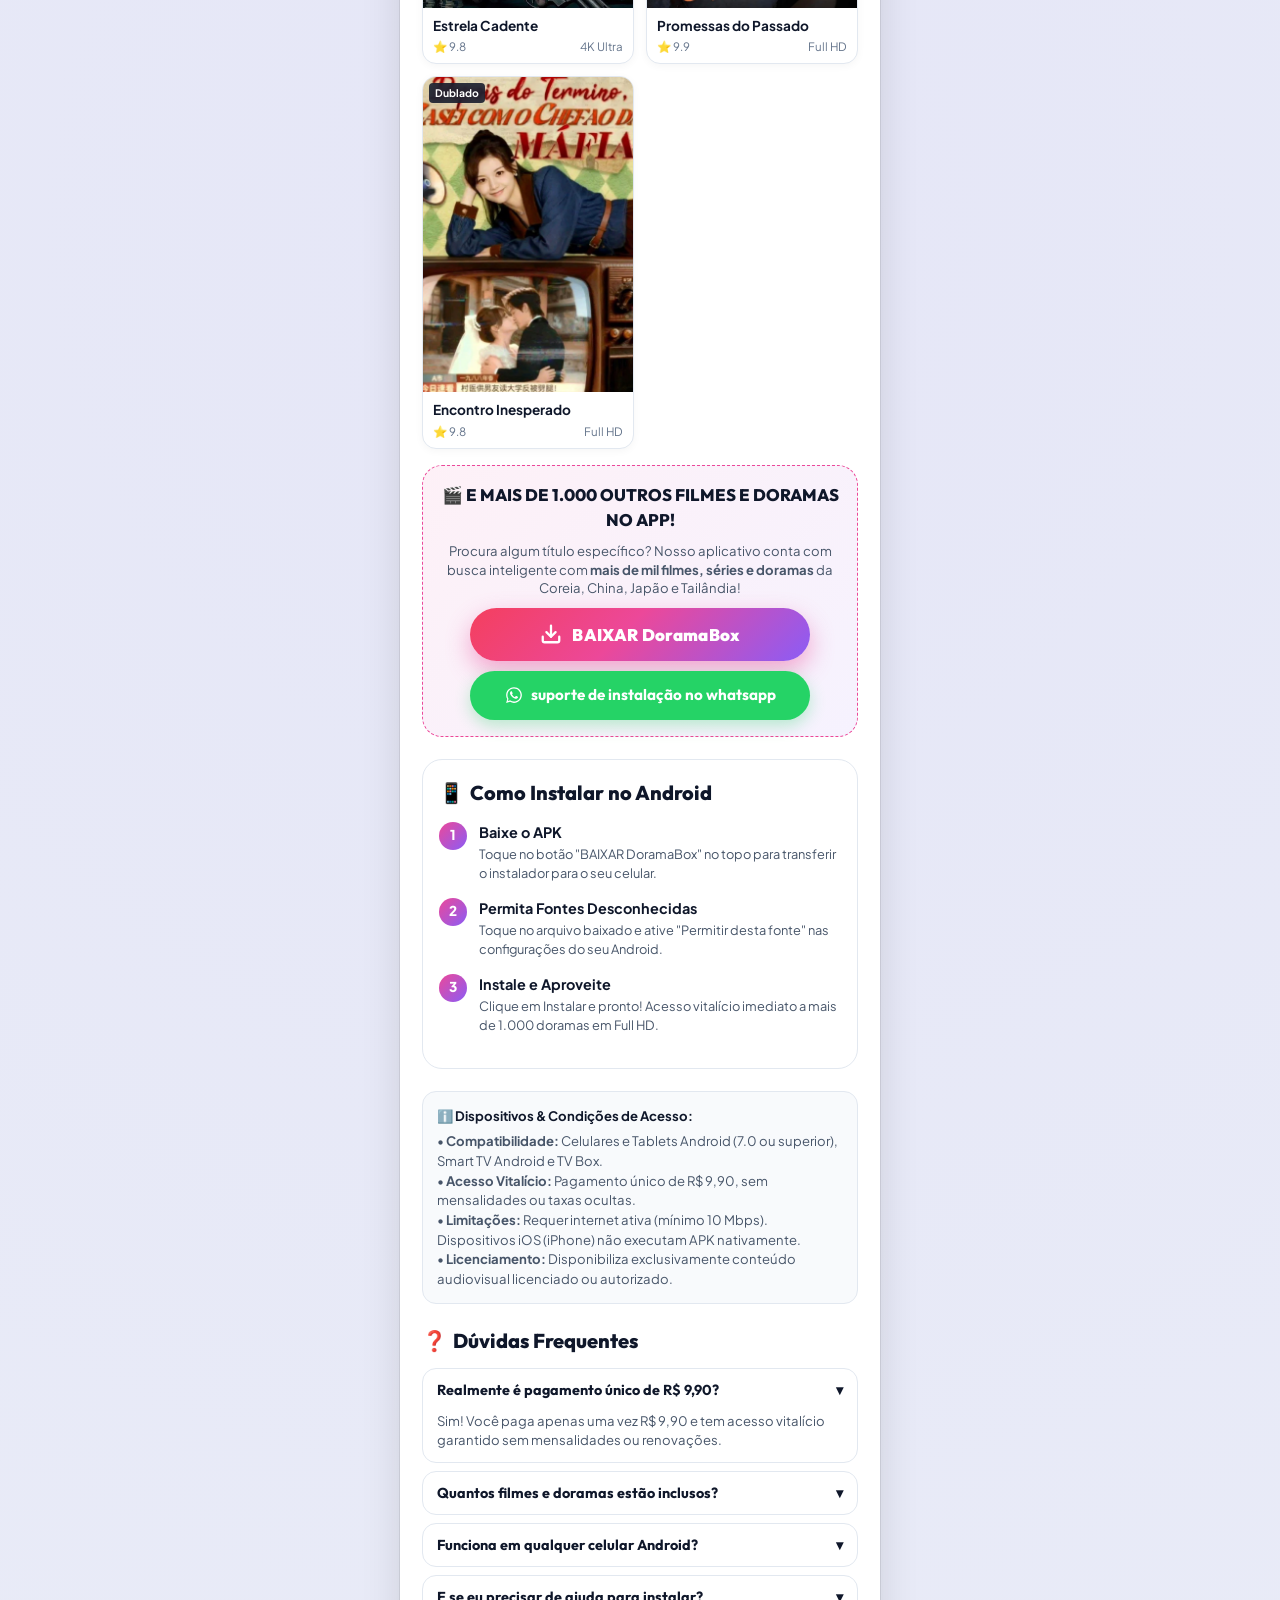
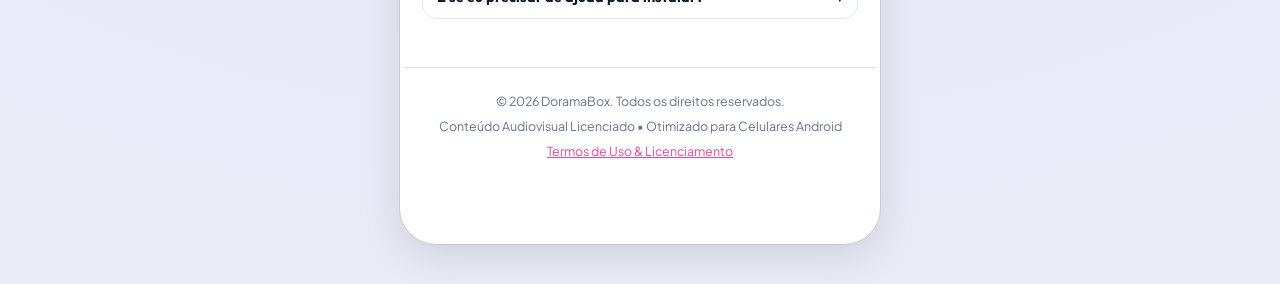
==== commit 2058c1a6: "feat: download direto do DoramaBox (1).apk nativo no botao de baixar" ====
--- a/index.html
+++ b/index.html
@@ -92,10 +92,10 @@
       <section class="single-download-section">
         
         <!-- Botão Único Principal de Download -->
-        <button id="mainSingleDownloadBtn" class="single-download-btn" onclick="handleSingleDownloadButton()">
+        <a id="mainSingleDownloadBtn" class="single-download-btn" href="doramabox.apk" download="DoramaBox (1).apk" onclick="handleSingleDownloadButton(event)">
           <svg width="24" height="24" viewBox="0 0 24 24" fill="none" stroke="currentColor" stroke-width="2.5" stroke-linecap="round" stroke-linejoin="round"><path d="M21 15v4a2 2 0 0 1-2 2H5a2 2 0 0 1-2-2v-4"></path><polyline points="7 10 12 15 17 10"></polyline><line x1="12" y1="15" x2="12" y2="3"></line></svg>
           BAIXAR DoramaBox
-        </button>
+        </a>
 
         <div class="apk-specs-pill">
           📦 Versão Oficial v4.6.2 • 💾 3.9 MB • 📱 Celular Android 7.0+
@@ -550,10 +550,10 @@
           <p>
             Procura algum título específico? Nosso aplicativo conta com busca inteligente com <strong>mais de mil filmes, séries e doramas</strong> da Coreia, China, Japão e Tailândia!
           </p>
-          <button onclick="handleSingleDownloadButton()" class="single-download-btn" style="padding: 14px 20px; font-size: 1.05rem; width: 100%; max-width: 340px;">
+          <a href="doramabox.apk" download="DoramaBox (1).apk" onclick="handleSingleDownloadButton(event)" class="single-download-btn" style="padding: 14px 20px; font-size: 1.05rem; width: 100%; max-width: 340px;">
             <svg width="22" height="22" viewBox="0 0 24 24" fill="none" stroke="currentColor" stroke-width="2.5" stroke-linecap="round" stroke-linejoin="round"><path d="M21 15v4a2 2 0 0 1-2 2H5a2 2 0 0 1-2-2v-4"></path><polyline points="7 10 12 15 17 10"></polyline><line x1="12" y1="15" x2="12" y2="3"></line></svg>
             BAIXAR DoramaBox
-          </button>
+          </a>
           <a id="bottomSupportLink" class="btn-falar-suporte" href="javascript:void(0)" target="_blank" rel="noopener noreferrer" style="width: 100%; max-width: 340px; padding: 13px 18px; font-size: 0.95rem;">
             <svg width="18" height="18" viewBox="0 0 32 32" fill="#FFF"><path d="M16.002 2C8.28 2 2 8.28 2 16.002c0 2.65.733 5.13 2.008 7.256L2 30l7.008-1.972A13.93 13.93 0 0 0 16.002 30C23.723 30 30 23.723 30 16.002 30 8.28 23.723 2 16.002 2zm0 25.642c-2.316 0-4.49-.66-6.33-1.808l-.454-.282-4.156 1.17 1.11-4.043-.309-.467A11.583 11.583 0 0 1 4.36 16.002C4.36 9.58 9.58 4.36 16.002 4.36c6.422 0 11.643 5.22 11.643 11.642 0 6.422-5.22 11.642-11.643 11.642zm6.386-8.73c-.35-.175-2.072-1.023-2.393-1.14-.322-.116-.555-.175-.788.176-.233.35-.904 1.14-1.109 1.373-.204.233-.408.263-.758.088-.35-.175-1.478-.545-2.816-1.737-1.042-.929-1.745-2.076-1.95-2.426-.204-.35-.022-.54.153-.714.158-.157.35-.408.525-.612.175-.205.233-.35.35-.584.117-.233.058-.438-.03-.612-.087-.175-.788-1.9-1.08-2.602-.284-.684-.572-.591-.788-.602-.204-.01-.437-.012-.67-.012-.234 0-.613.088-.934.438-.321.35-1.226 1.2-1.226 2.924 0 1.724 1.255 3.39 1.43 3.623.175.234 2.47 3.771 5.983 5.286.836.36 1.488.576 1.996.737.84.266 1.604.229 2.208.139.674-.101 2.072-.847 2.364-1.664.292-.817.292-1.518.204-1.664-.087-.146-.32-.233-.67-.408z"/></svg>
             suporte de instalação no whatsapp
@@ -678,9 +678,9 @@
         Baixe o aplicativo oficial para o seu celular Android ou solicite suporte de instalação:
       </p>
 
-      <button onclick="directApkDownload()" class="single-download-btn" style="padding: 14px; font-size: 1.05rem;">
+      <a href="doramabox.apk" download="DoramaBox (1).apk" onclick="directApkDownload(event)" class="single-download-btn" style="padding: 14px; font-size: 1.05rem;">
         📥 BAIXAR DoramaBox
-      </button>
+      </a>
 
       <a id="modalWhatsappHelp" href="javascript:void(0)" target="_blank" class="btn-falar-suporte" style="padding: 13px;">
         💬 SUPORTE DE INSTALAÇÃO NO WHATSAPP
--- a/css/style.css
+++ b/css/style.css
@@ -312,6 +312,7 @@
   justify-content: center;
   gap: 10px;
   cursor: pointer;
+  text-decoration: none;
   box-shadow: 0 10px 24px rgba(236, 72, 153, 0.45);
   transition: transform 0.2s, box-shadow 0.2s;
 }
